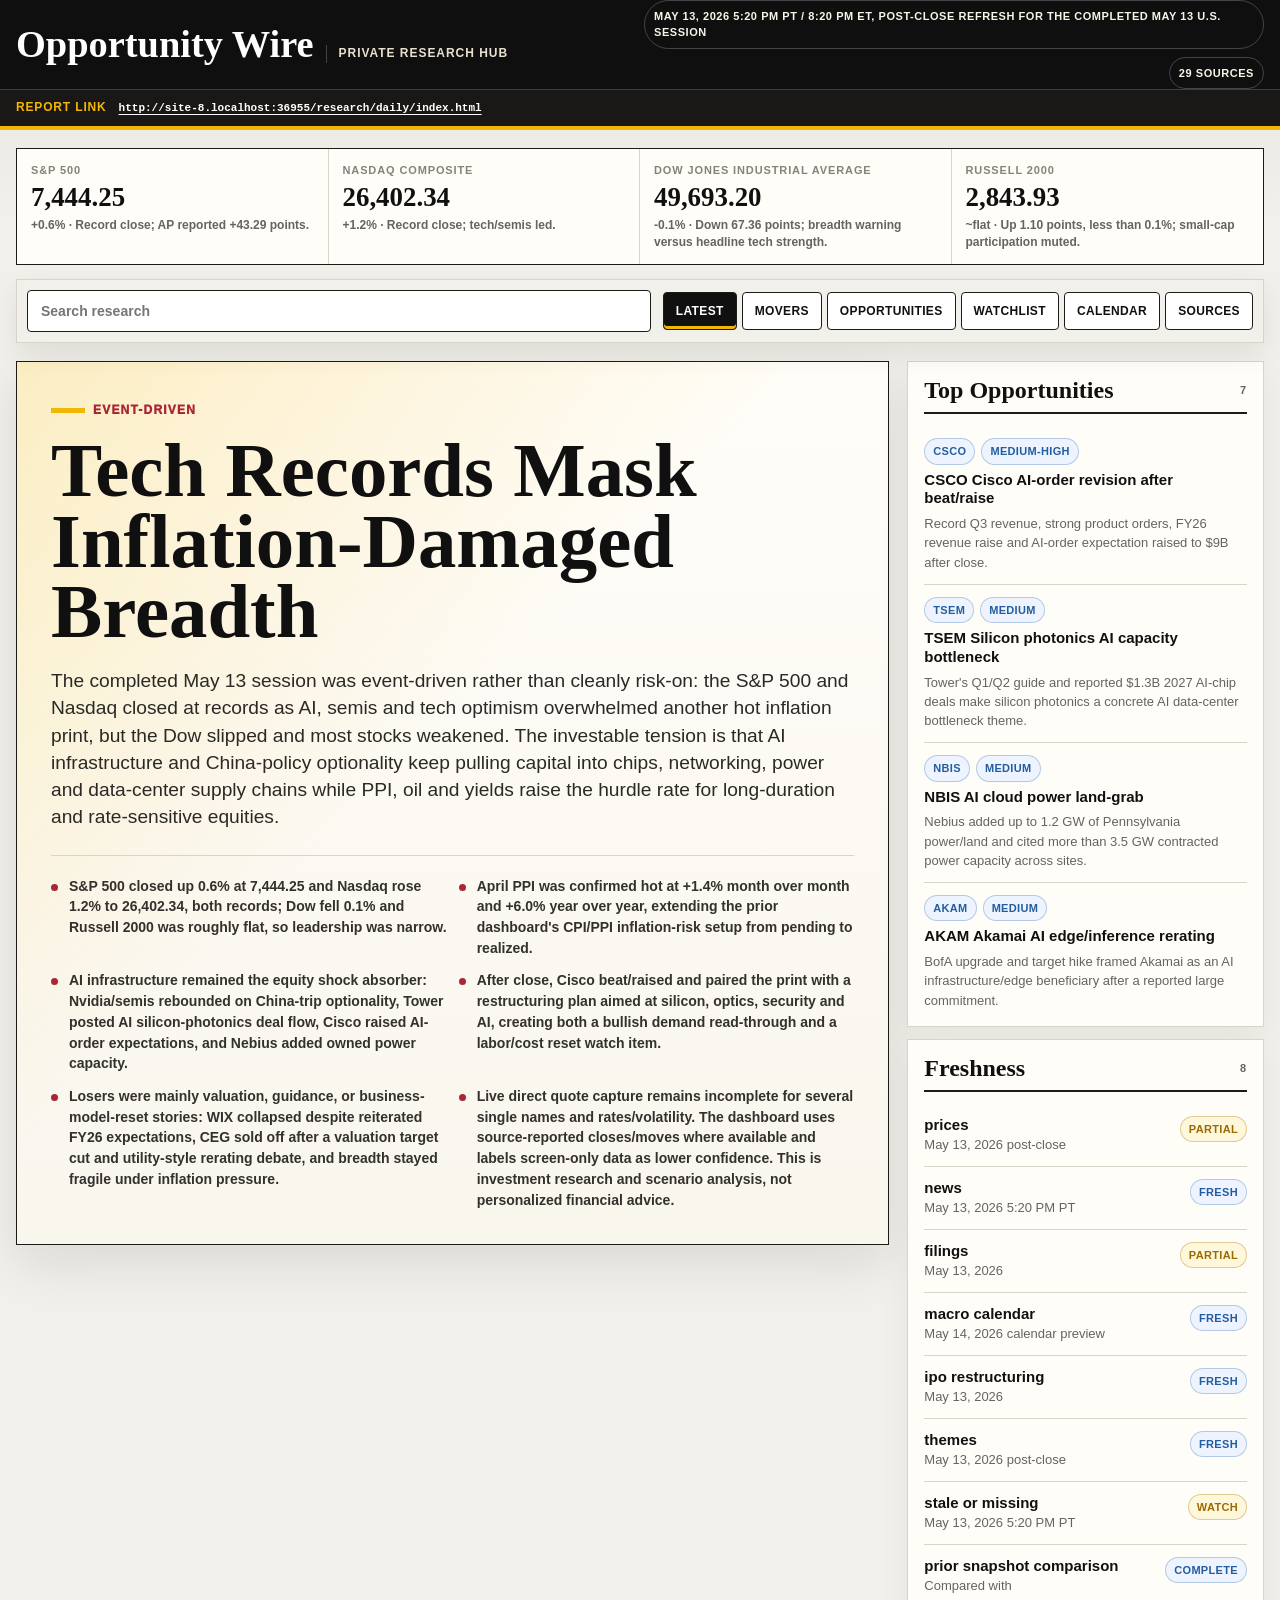
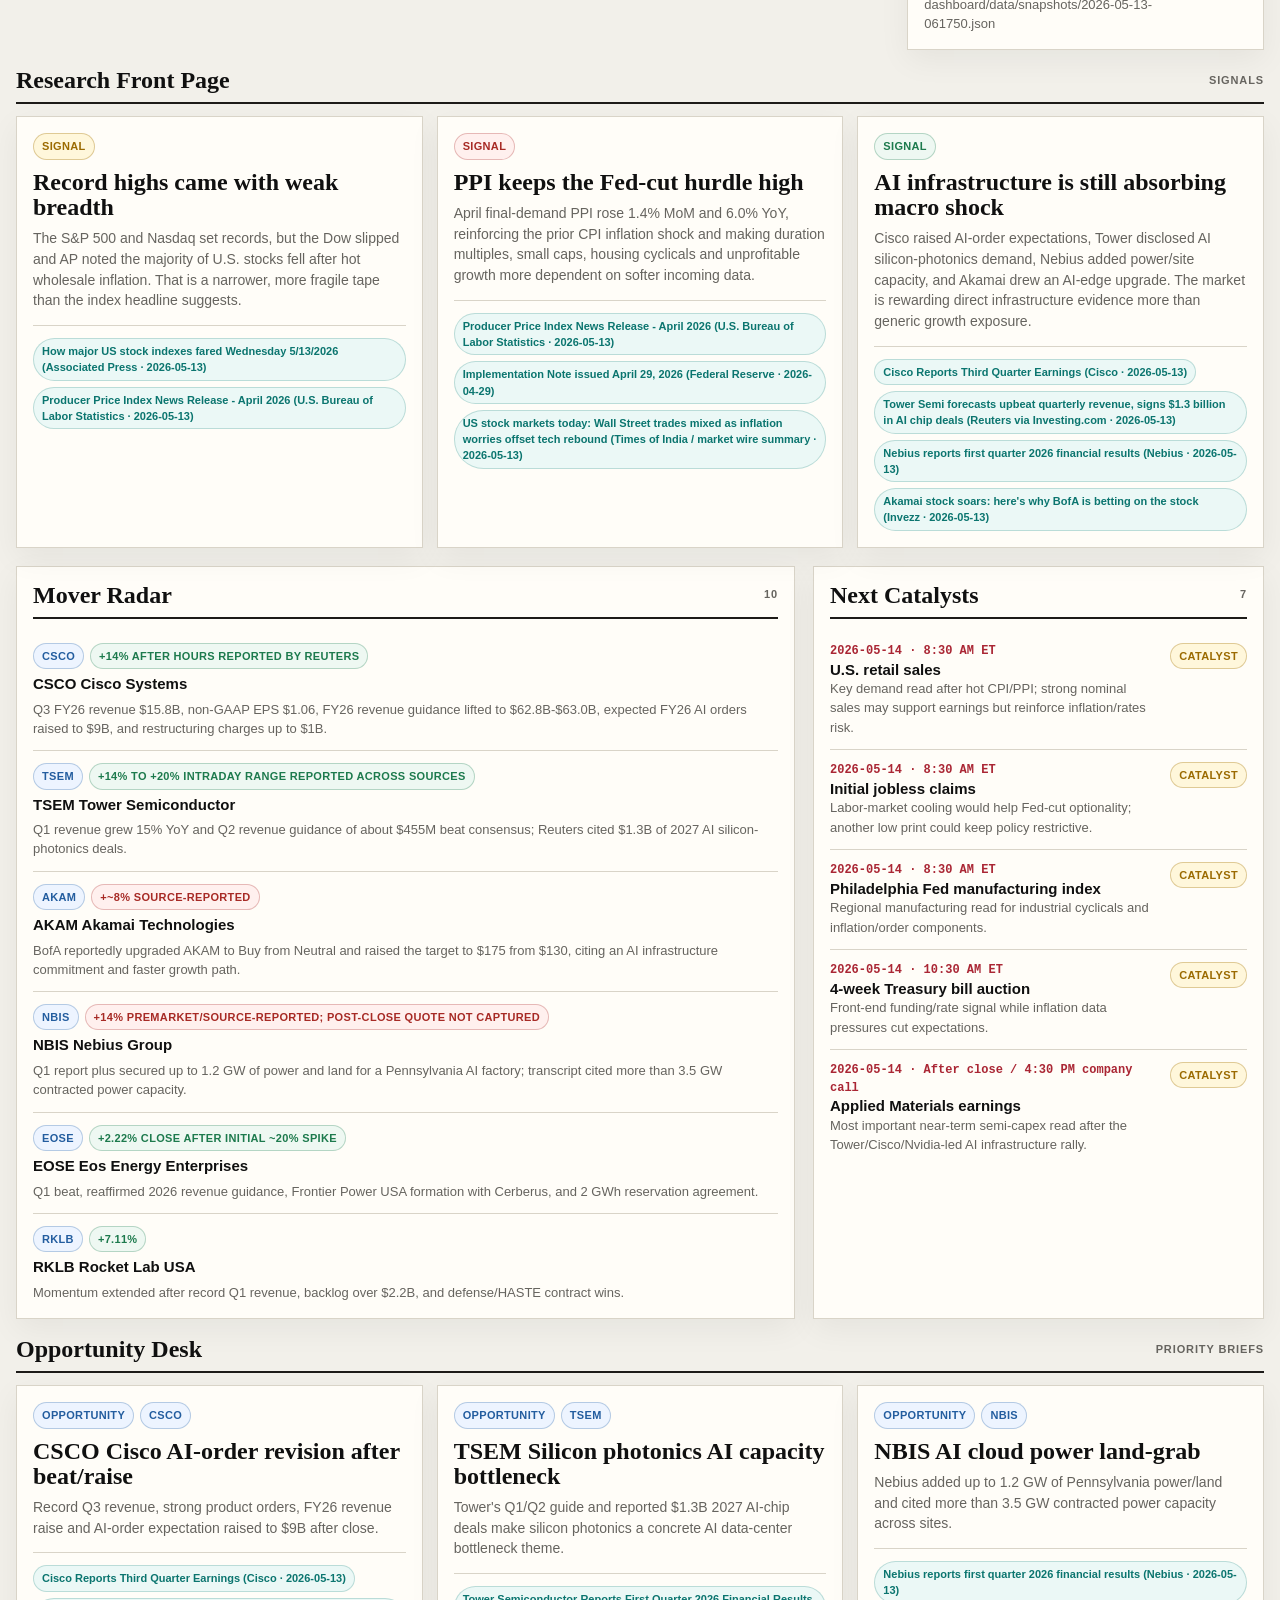
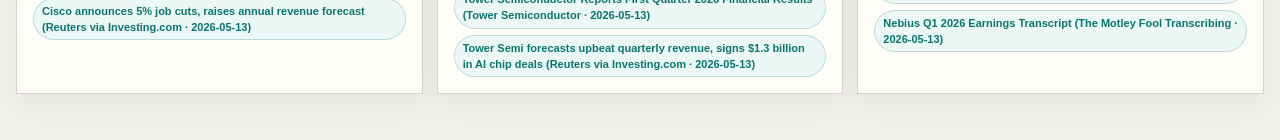
==== research/daily/index.html @ ef0a1e8b "Publish daily market research dashboard - 2026-05-13 22:16 PDT" ====
<!doctype html>
<html lang="en">
<head>
  <meta charset="utf-8">
  <meta name="viewport" content="width=device-width, initial-scale=1">
  <title>Daily Institutional Market Research Dashboard</title>
  <style>
    :root {
      color-scheme: light;
      --paper: #f2f0ea;
      --surface: #fffdf8;
      --ink: #101010;
      --muted: #66645f;
      --soft: #85827b;
      --line: #d9d4c8;
      --line-strong: #1d1b18;
      --accent: #f2b705;
      --accent-2: #aa2634;
      --teal: #0b756f;
      --green: #1d7a4d;
      --red: #a72a25;
      --amber: #9b6a00;
      --blue: #235d9f;
      --shadow: 0 18px 48px rgba(18, 18, 18, 0.10);
      --serif: Georgia, "Times New Roman", ui-serif, serif;
      --sans: Aptos, "Helvetica Neue", Arial, ui-sans-serif, system-ui, sans-serif;
      --mono: "SF Mono", ui-monospace, Menlo, Consolas, monospace;
    }

    * { box-sizing: border-box; }

    body {
      margin: 0;
      background:
        linear-gradient(180deg, rgba(16, 16, 16, 0.055), transparent 220px),
        var(--paper);
      color: var(--ink);
      font-family: var(--sans);
      line-height: 1.48;
    }

    a { color: inherit; text-decoration: none; }
    a:hover { text-decoration: underline; text-decoration-thickness: 1px; text-underline-offset: 3px; }

    .site-top {
      background: #0f0f0f;
      color: #fff;
      border-bottom: 4px solid var(--accent);
    }

    .top-inner {
      width: min(1480px, calc(100vw - 32px));
      margin: 0 auto;
      display: grid;
      grid-template-columns: minmax(0, 1fr) minmax(320px, auto);
      gap: 20px;
      align-items: center;
      min-height: 78px;
    }

    .brand-row {
      display: flex;
      align-items: baseline;
      gap: 12px;
      min-width: 0;
    }

    .brand {
      font-family: var(--serif);
      font-size: clamp(30px, 3vw, 44px);
      font-weight: 900;
      line-height: 0.95;
      letter-spacing: 0;
      white-space: nowrap;
    }

    .edition {
      border-left: 1px solid rgba(255,255,255,0.22);
      padding-left: 12px;
      color: #e8e1cf;
      font-size: 12px;
      font-weight: 800;
      letter-spacing: 0.08em;
      text-transform: uppercase;
    }

    .timestamp {
      display: flex;
      flex-wrap: wrap;
      justify-content: flex-end;
      gap: 8px;
      max-width: 620px;
      font-size: 11px;
      font-weight: 800;
      letter-spacing: 0.05em;
      text-transform: uppercase;
    }

    .timestamp span {
      border: 1px solid rgba(255,255,255,0.22);
      border-radius: 999px;
      padding: 7px 9px;
      color: #f8f4e8;
    }

    .access-strip {
      border-top: 1px solid rgba(255,255,255,0.16);
      background: #191816;
      color: #fff8df;
    }

    .access-inner {
      width: min(1480px, calc(100vw - 32px));
      margin: 0 auto;
      display: flex;
      flex-wrap: wrap;
      gap: 8px 12px;
      align-items: center;
      padding: 9px 0;
      font-size: 12px;
      font-weight: 800;
    }

    .access-label {
      color: var(--accent);
      letter-spacing: 0.07em;
      text-transform: uppercase;
      white-space: nowrap;
    }

    .dashboard-link {
      max-width: 100%;
      overflow-wrap: anywhere;
      font-family: var(--mono);
      font-size: 11px;
      color: #fff;
      text-decoration: underline;
      text-decoration-thickness: 1px;
      text-underline-offset: 3px;
    }

    .shell {
      width: min(1480px, calc(100vw - 32px));
      margin: 0 auto;
      padding: 18px 0 46px;
    }

    .market-strip {
      display: grid;
      grid-template-columns: repeat(4, minmax(0, 1fr));
      border: 1px solid var(--line-strong);
      background: var(--surface);
    }

    .quote-tile {
      min-height: 82px;
      padding: 13px 14px 12px;
      border-right: 1px solid var(--line);
    }

    .quote-tile:last-child { border-right: 0; }

    .eyebrow {
      color: var(--soft);
      font-size: 11px;
      font-weight: 900;
      letter-spacing: 0.08em;
      text-transform: uppercase;
    }

    .quote-value {
      margin-top: 6px;
      font-family: var(--serif);
      font-size: clamp(21px, 2.1vw, 31px);
      font-weight: 900;
      line-height: 1;
    }

    .quote-note {
      margin-top: 6px;
      color: var(--muted);
      font-size: 12px;
      font-weight: 750;
    }

    .controls {
      position: sticky;
      top: 0;
      z-index: 10;
      display: grid;
      grid-template-columns: minmax(260px, 1fr) auto;
      gap: 12px;
      align-items: center;
      margin: 14px 0 18px;
      padding: 10px;
      border: 1px solid var(--line);
      background: rgba(242, 240, 234, 0.92);
      backdrop-filter: blur(16px);
      box-shadow: 0 10px 28px rgba(17, 17, 17, 0.08);
    }

    .search {
      width: 100%;
      height: 42px;
      border: 1px solid var(--line-strong);
      border-radius: 4px;
      background: #fff;
      color: var(--ink);
      padding: 0 13px;
      font: 650 14px var(--sans);
      outline: none;
    }

    .search:focus { border-color: var(--accent-2); box-shadow: 0 0 0 3px rgba(170, 38, 52, 0.12); }

    .tabs {
      display: flex;
      flex-wrap: wrap;
      justify-content: flex-end;
      gap: 5px;
    }

    .tab {
      height: 38px;
      border: 1px solid var(--line-strong);
      border-radius: 4px;
      background: #fff;
      color: var(--ink);
      padding: 0 12px;
      font: 850 12px var(--sans);
      letter-spacing: 0.03em;
      text-transform: uppercase;
      cursor: pointer;
    }

    .tab.active {
      background: var(--ink);
      color: #fff;
      box-shadow: inset 0 -3px 0 var(--accent);
    }

    .front-grid {
      display: grid;
      grid-template-columns: minmax(0, 1.42fr) minmax(330px, 0.58fr);
      gap: 18px;
      align-items: start;
    }

    .lead-story {
      min-height: 430px;
      background:
        linear-gradient(135deg, rgba(242, 183, 5, 0.22), transparent 45%),
        linear-gradient(180deg, #fffdf8, #f9f6ee);
      border: 1px solid var(--line-strong);
      box-shadow: var(--shadow);
      padding: clamp(22px, 3vw, 34px);
    }

    .lead-kicker {
      display: inline-flex;
      align-items: center;
      gap: 8px;
      color: var(--accent-2);
      font-size: 12px;
      font-weight: 950;
      letter-spacing: 0.1em;
      text-transform: uppercase;
    }

    .lead-kicker::before {
      content: "";
      width: 34px;
      height: 5px;
      background: var(--accent);
      display: inline-block;
    }

    .lead-title {
      margin: 16px 0 12px;
      max-width: 950px;
      font-family: var(--serif);
      font-size: clamp(38px, 6vw, 78px);
      font-weight: 900;
      line-height: 0.92;
      letter-spacing: 0;
    }

    .lead-summary {
      max-width: 850px;
      color: #2a2926;
      font-size: clamp(17px, 1.5vw, 22px);
      line-height: 1.42;
    }

    .lead-points {
      display: grid;
      grid-template-columns: repeat(2, minmax(0, 1fr));
      gap: 12px;
      margin-top: 24px;
      padding-top: 20px;
      border-top: 1px solid var(--line);
    }

    .lead-point {
      position: relative;
      padding-left: 18px;
      color: #33312d;
      font-size: 14px;
      font-weight: 650;
    }

    .lead-point::before {
      content: "";
      position: absolute;
      left: 0;
      top: 8px;
      width: 7px;
      height: 7px;
      background: var(--accent-2);
      border-radius: 50%;
    }

    .right-rail {
      display: grid;
      gap: 12px;
    }

    .rail-card, .panel, .story-card, .table-wrap {
      background: var(--surface);
      border: 1px solid var(--line);
      box-shadow: 0 10px 30px rgba(17, 17, 17, 0.055);
    }

    .rail-card, .panel { padding: 16px; }

    .section-title {
      display: flex;
      align-items: center;
      justify-content: space-between;
      gap: 12px;
      margin: 0 0 12px;
      padding-bottom: 9px;
      border-bottom: 2px solid var(--line-strong);
      font-family: var(--serif);
      font-size: 24px;
      line-height: 1.05;
    }

    .mini-count {
      font-family: var(--sans);
      color: var(--muted);
      font-size: 11px;
      font-weight: 900;
      letter-spacing: 0.08em;
      text-transform: uppercase;
    }

    .news-list {
      display: grid;
      gap: 0;
    }

    .list-item {
      display: grid;
      gap: 6px;
      padding: 12px 0;
      border-bottom: 1px solid var(--line);
      cursor: pointer;
    }

    .list-item:last-child { border-bottom: 0; padding-bottom: 0; }
    .list-item:hover .item-title { color: var(--accent-2); }

    .item-title {
      margin: 0;
      font-size: 15px;
      font-weight: 900;
      line-height: 1.25;
    }

    .item-desc {
      margin: 0;
      color: var(--muted);
      font-size: 13px;
    }

    .meta-row, .tag-row, .source-row {
      display: flex;
      flex-wrap: wrap;
      gap: 6px;
      align-items: center;
    }

    .pill, .tag, .source {
      display: inline-flex;
      align-items: center;
      min-height: 24px;
      border-radius: 999px;
      padding: 4px 8px;
      font-size: 11px;
      font-weight: 900;
      letter-spacing: 0.03em;
      text-transform: uppercase;
    }

    .pill {
      border: 1px solid var(--line);
      background: #fff;
      color: var(--muted);
    }

    .pill.positive { color: var(--green); border-color: rgba(29, 122, 77, 0.28); background: #eef8f2; }
    .pill.negative { color: var(--red); border-color: rgba(167, 42, 37, 0.28); background: #fff0ee; }
    .pill.watch { color: var(--amber); border-color: rgba(155, 106, 0, 0.32); background: #fff7db; }
    .pill.neutral { color: var(--blue); border-color: rgba(35, 93, 159, 0.28); background: #edf4ff; }

    .tag {
      border: 1px solid var(--line);
      background: #f5f2e9;
      color: #5c5750;
    }

    .source {
      border: 1px solid rgba(11, 117, 111, 0.22);
      background: #ebf8f6;
      color: var(--teal);
      text-transform: none;
      letter-spacing: 0;
    }

    .content-stack {
      display: grid;
      gap: 18px;
      margin-top: 18px;
    }

    .news-grid {
      display: grid;
      grid-template-columns: repeat(3, minmax(0, 1fr));
      gap: 14px;
    }

    .story-card {
      position: relative;
      min-height: 210px;
      padding: 16px;
      cursor: pointer;
      transition: transform 160ms ease, box-shadow 160ms ease, border-color 160ms ease;
    }

    .story-card::before {
      content: "";
      position: absolute;
      inset: 0 auto 0 0;
      width: 4px;
      background: var(--accent);
      opacity: 0;
      transition: opacity 160ms ease;
    }

    .story-card:hover {
      transform: translateY(-2px);
      border-color: var(--line-strong);
      box-shadow: var(--shadow);
    }

    .story-card:hover::before { opacity: 1; }

    .story-card h3 {
      margin: 10px 0 8px;
      font-family: var(--serif);
      font-size: 24px;
      line-height: 1.05;
      letter-spacing: 0;
    }

    .story-card p {
      margin: 0;
      color: var(--muted);
      font-size: 14px;
    }

    .story-footer {
      margin-top: 14px;
      padding-top: 12px;
      border-top: 1px solid var(--line);
    }

    .memo-shell {
      display: grid;
      grid-template-columns: minmax(0, 1.1fr) minmax(320px, 0.55fr);
      gap: 18px;
      align-items: start;
    }

    .memo-article {
      background: var(--surface);
      border: 1px solid var(--line-strong);
      box-shadow: var(--shadow);
      padding: clamp(20px, 3vw, 34px);
    }

    .memo-title {
      margin: 8px 0 10px;
      font-family: var(--serif);
      font-size: clamp(34px, 5vw, 64px);
      line-height: 0.98;
      letter-spacing: 0;
    }

    .memo-summary {
      margin: 0 0 18px;
      color: #2a2926;
      font-size: clamp(17px, 1.5vw, 21px);
      line-height: 1.45;
    }

    .memo-section {
      border-top: 1px solid var(--line);
      padding-top: 16px;
      margin-top: 16px;
    }

    .memo-section h3 {
      margin: 0 0 8px;
      font-family: var(--serif);
      font-size: 25px;
      line-height: 1.05;
    }

    .memo-section p {
      margin: 0;
      color: var(--muted);
    }

    .memo-link {
      display: inline-flex;
      align-items: center;
      min-height: 34px;
      margin-top: 14px;
      border: 1px solid var(--line-strong);
      border-radius: 4px;
      padding: 0 12px;
      background: #111;
      color: #fff;
      font-size: 12px;
      font-weight: 900;
      letter-spacing: 0.04em;
      text-transform: uppercase;
    }

    .two-column {
      display: grid;
      grid-template-columns: minmax(0, 0.95fr) minmax(320px, 0.55fr);
      gap: 18px;
    }

    .freshness-row, .timeline-row {
      display: grid;
      grid-template-columns: 1fr auto;
      gap: 12px;
      align-items: start;
      padding: 12px 0;
      border-bottom: 1px solid var(--line);
    }

    .freshness-row:last-child, .timeline-row:last-child { border-bottom: 0; padding-bottom: 0; }

    .timeline-date {
      color: var(--accent-2);
      font-family: var(--mono);
      font-size: 12px;
      font-weight: 900;
    }

    .table-wrap {
      overflow: auto;
      border-color: var(--line-strong);
    }

    table {
      width: 100%;
      min-width: 920px;
      border-collapse: collapse;
      background: var(--surface);
    }

    th, td {
      padding: 13px 14px;
      border-bottom: 1px solid var(--line);
      text-align: left;
      vertical-align: top;
    }

    th {
      background: #111;
      color: #fff;
      font-size: 11px;
      font-weight: 900;
      letter-spacing: 0.07em;
      text-transform: uppercase;
      position: sticky;
      top: 0;
    }

    tbody tr { cursor: pointer; }
    tbody tr:hover { background: #fff7df; }
    tr:last-child td { border-bottom: 0; }

    .ticker {
      font-family: var(--mono);
      font-weight: 950;
      letter-spacing: 0.02em;
    }

    .move {
      font-family: var(--serif);
      font-size: 23px;
      font-weight: 900;
      white-space: nowrap;
    }

    .split {
      display: grid;
      grid-template-columns: 1fr 1fr;
      gap: 12px;
      margin-top: 12px;
    }

    .mini {
      background: #f8f5ec;
      border: 1px solid var(--line);
      padding: 12px;
    }

    .mini strong {
      display: block;
      margin-bottom: 7px;
      color: var(--ink);
    }

    ul.clean {
      margin: 8px 0 0;
      padding-left: 18px;
    }

    .empty {
      padding: 28px;
      border: 1px dashed var(--line);
      color: var(--muted);
      background: rgba(255, 255, 255, 0.5);
      text-align: center;
    }

    .reader-overlay {
      position: fixed;
      inset: 0;
      z-index: 30;
      display: none;
      background: rgba(13, 13, 13, 0.56);
      padding: 24px;
      overflow: auto;
    }

    .reader-overlay.open {
      display: block;
    }

    .reader-panel {
      width: min(980px, 100%);
      margin: 0 auto;
      background: var(--surface);
      border: 1px solid var(--line-strong);
      box-shadow: 0 30px 100px rgba(0,0,0,0.34);
    }

    .reader-header {
      display: grid;
      grid-template-columns: 1fr auto;
      gap: 16px;
      align-items: start;
      padding: 22px;
      border-bottom: 4px solid var(--accent);
      background: #111;
      color: #fff;
    }

    .reader-header h2 {
      margin: 8px 0 0;
      font-family: var(--serif);
      font-size: clamp(30px, 5vw, 56px);
      line-height: 0.98;
      letter-spacing: 0;
    }

    .close-reader {
      width: 38px;
      height: 38px;
      border: 1px solid rgba(255,255,255,0.35);
      background: transparent;
      color: #fff;
      font-size: 24px;
      cursor: pointer;
    }

    .reader-body {
      padding: 22px;
      display: grid;
      gap: 16px;
    }

    .reader-lede {
      color: #292824;
      font-size: 18px;
      line-height: 1.55;
    }

    .reader-section {
      border-top: 1px solid var(--line);
      padding-top: 14px;
    }

    .reader-section h3 {
      margin: 0 0 8px;
      font-size: 13px;
      font-weight: 950;
      letter-spacing: 0.08em;
      text-transform: uppercase;
    }

    body.modal-open { overflow: hidden; }

    @media (max-width: 1100px) {
      .front-grid, .memo-shell, .two-column { grid-template-columns: 1fr; }
      .news-grid { grid-template-columns: repeat(2, minmax(0, 1fr)); }
      .market-strip { grid-template-columns: repeat(2, minmax(0, 1fr)); }
      .quote-tile:nth-child(2) { border-right: 0; }
      .quote-tile:nth-child(-n+2) { border-bottom: 1px solid var(--line); }
    }

    @media (max-width: 760px) {
      .top-inner, .controls { grid-template-columns: 1fr; }
      .timestamp, .tabs { justify-content: flex-start; }
      .brand { white-space: normal; }
      .edition { display: none; }
      .lead-points, .news-grid, .market-strip, .split { grid-template-columns: 1fr; }
      .quote-tile { border-right: 0; border-bottom: 1px solid var(--line); }
      .quote-tile:last-child { border-bottom: 0; }
      .shell, .top-inner, .access-inner { width: min(100vw - 20px, 720px); }
      .reader-overlay { padding: 10px; }
      .reader-header, .reader-body { padding: 16px; }
    }
  </style>
</head>
<body>
  <script id="dashboard-data" type="application/json">{
  "title": "Daily Institutional Market Research Dashboard",
  "generated_at": "2026-05-13T17:20:42-07:00",
  "as_of": "May 13, 2026 5:20 PM PT / 8:20 PM ET, post-close refresh for the completed May 13 U.S. session",
  "market_read": {
    "stance": "event-driven",
    "headline": "Tech Records Mask Inflation-Damaged Breadth",
    "summary": "The completed May 13 session was event-driven rather than cleanly risk-on: the S&P 500 and Nasdaq closed at records as AI, semis and tech optimism overwhelmed another hot inflation print, but the Dow slipped and most stocks weakened. The investable tension is that AI infrastructure and China-policy optionality keep pulling capital into chips, networking, power and data-center supply chains while PPI, oil and yields raise the hurdle rate for long-duration and rate-sensitive equities.",
    "key_points": [
      "S&P 500 closed up 0.6% at 7,444.25 and Nasdaq rose 1.2% to 26,402.34, both records; Dow fell 0.1% and Russell 2000 was roughly flat, so leadership was narrow.",
      "April PPI was confirmed hot at +1.4% month over month and +6.0% year over year, extending the prior dashboard's CPI/PPI inflation-risk setup from pending to realized.",
      "AI infrastructure remained the equity shock absorber: Nvidia/semis rebounded on China-trip optionality, Tower posted AI silicon-photonics deal flow, Cisco raised AI-order expectations, and Nebius added owned power capacity.",
      "After close, Cisco beat/raised and paired the print with a restructuring plan aimed at silicon, optics, security and AI, creating both a bullish demand read-through and a labor/cost reset watch item.",
      "Losers were mainly valuation, guidance, or business-model-reset stories: WIX collapsed despite reiterated FY26 expectations, CEG sold off after a valuation target cut and utility-style rerating debate, and breadth stayed fragile under inflation pressure.",
      "Live direct quote capture remains incomplete for several single names and rates/volatility. The dashboard uses source-reported closes/moves where available and labels screen-only data as lower confidence. This is investment research and scenario analysis, not personalized financial advice."
    ],
    "what_changed_since_prior_snapshot": [
      "The May 13 pre-open dashboard's hot PPI risk is now incorporated with completed close levels: tech made records anyway, but breadth weakened.",
      "Cisco moved from upcoming catalyst to realized after-hours beat/raise plus $1B restructuring charge plan and FY26 AI-order expectation raised to $9B.",
      "AI/chips exposure broadened from Nvidia/AMD/Broadcom target-hike optionality to concrete Tower silicon-photonics contracts, Nebius power/site expansion, Akamai AI-edge upgrade, and Eos storage financing structures.",
      "IPO/watchlist was refreshed with Fervo Energy, Blackstone Digital Infrastructure Trust, Cortigent and the Assertio/Zydus cash M&A transaction.",
      "Direct live price gaps remain unresolved, so stale/missing price badges are preserved rather than implying precision."
    ],
    "research_frame": "Investment research and scenario analysis for learning and decision support only; not personalized financial advice."
  },
  "daily_memo": {
    "title": "May 13 Post-Close Research Brief",
    "as_of": "May 13, 2026 post-close",
    "summary": "Record index closes were powered by AI infrastructure and policy optionality, while hot PPI, oil, rates and narrow breadth keep the tape vulnerable to a reversal if upcoming retail sales, claims, AMAT, or China headlines fail to confirm the growth story.",
    "sections": [
      {
        "heading": "Banker read",
        "tone": "macro",
        "body": "The market is paying for scarce, visible AI-infrastructure growth even as the macro discount rate worsens. That creates opportunity in real order-flow beneficiaries and risk in sympathy names where the move is mostly narrative or policy optionality."
      },
      {
        "heading": "Best-quality signals",
        "tone": "opportunity",
        "bullets": [
          "Cisco, Tower, Nebius, Eos and Akamai each supplied some form of concrete AI-infrastructure evidence: orders, contracts, capacity, financing or analyst-revised revenue paths.",
          "The strongest setups combine confirmed demand with identifiable next catalysts: AMAT tomorrow, Nvidia next week, China summit updates, retail sales and claims."
        ]
      },
      {
        "heading": "Main disconfirming risk",
        "tone": "risk",
        "bullets": [
          "If hot PPI feeds yields higher or retail sales show inflation-driven demand stress, the market may stop capitalizing future AI revenues at record-index multiples.",
          "China/H200 relief is not confirmed; the policy story can reverse quickly if summit outputs disappoint or export/import friction persists."
        ]
      }
    ],
    "recommendations": [
      {
        "label": "Track confirmed AI order flow",
        "tone": "opportunity",
        "summary": "Favor names with sourced orders, backlog, contracted capacity or direct capex exposure over broad AI sympathy.",
        "tickers": [
          "CSCO",
          "TSEM",
          "NBIS",
          "AMAT",
          "AKAM",
          "EOSE"
        ]
      },
      {
        "label": "Stress-test rate sensitivity",
        "tone": "risk",
        "summary": "Hot PPI and oil keep the Fed-cut path fragile; watch duration, small caps and high-multiple software.",
        "tickers": [
          "QQQ",
          "IWM",
          "ARKK",
          "WIX",
          "CEG"
        ]
      }
    ],
    "sources": [
      {
        "title": "How major US stock indexes fared Wednesday 5/13/2026",
        "url": "https://apnews.com/article/99cd5fc204339277c95b867271c4f0f5",
        "publisher": "Associated Press",
        "date": "2026-05-13",
        "note": "Officially sourced index close levels and breadth framing: S&P/Nasdaq records, Dow lower."
      },
      {
        "title": "Producer Price Index News Release - April 2026",
        "url": "https://www.bls.gov/news.release/archives/ppi_05132026.htm",
        "publisher": "U.S. Bureau of Labor Statistics",
        "date": "2026-05-13",
        "note": "Primary source for April final-demand PPI +1.4% MoM and +6.0% YoY."
      },
      {
        "title": "Cisco Reports Third Quarter Earnings",
        "url": "https://newsroom.cisco.com/content/r/newsroom/en/us/a/y2026/m05/cisco-reports-third-quarter-earnings.html",
        "publisher": "Cisco",
        "date": "2026-05-13",
        "note": "Primary release for Q3 revenue, EPS, product orders, AI order guidance, FY26 guidance, tariff note, and restructuring charges."
      },
      {
        "title": "Tower Semi forecasts upbeat quarterly revenue, signs $1.3 billion in AI chip deals",
        "url": "https://m.investing.com/news/stock-market-news/tower-semi-forecasts-upbeat-quarterly-revenue-signs-13-billion-in-ai-chip-deals-4684382?ampMode=1",
        "publisher": "Reuters via Investing.com",
        "date": "2026-05-13",
        "note": "AI silicon-photonics deal value and above-consensus Q2 revenue read-through."
      },
      {
        "title": "Nvidia CEO joins Trump's mission to 'open up' China",
        "url": "https://www.investing.com/news/world-news/nvidia-ceo-joins-trumps-mission-to-open-up-china-4683140",
        "publisher": "Reuters via Investing.com",
        "date": "2026-05-13",
        "note": "China trip, Jensen Huang participation, H200 regulatory/sales uncertainty, and trade-policy setup."
      }
    ]
  },
  "indices": [
    {
      "label": "S&P 500",
      "value": "7,444.25",
      "change": "+0.6%",
      "detail": "Record close; AP reported +43.29 points."
    },
    {
      "label": "Nasdaq Composite",
      "value": "26,402.34",
      "change": "+1.2%",
      "detail": "Record close; tech/semis led."
    },
    {
      "label": "Dow Jones Industrial Average",
      "value": "49,693.20",
      "change": "-0.1%",
      "detail": "Down 67.36 points; breadth warning versus headline tech strength."
    },
    {
      "label": "Russell 2000",
      "value": "2,843.93",
      "change": "~flat",
      "detail": "Up 1.10 points, less than 0.1%; small-cap participation muted."
    },
    {
      "label": "April PPI",
      "value": "+6.0% YoY",
      "change": "+1.4% MoM",
      "detail": "Official BLS release; largest monthly advance since March 2022 per BLS text."
    },
    {
      "label": "Fed funds target",
      "value": "3.50%-3.75%",
      "change": "Held Apr. 29",
      "detail": "Hot inflation makes near-term cut optionality harder to underwrite."
    },
    {
      "label": "10-year Treasury",
      "value": "~4.47%",
      "change": "+1 bp vs Tue",
      "detail": "Secondary market-wire quote; direct live source unavailable."
    },
    {
      "label": "Brent crude",
      "value": "~$107.55",
      "change": "Elevated",
      "detail": "Inflation transmission risk remains elevated; secondary source."
    }
  ],
  "signals": [
    {
      "title": "Record highs came with weak breadth",
      "severity": "watch",
      "summary": "The S&P 500 and Nasdaq set records, but the Dow slipped and AP noted the majority of U.S. stocks fell after hot wholesale inflation. That is a narrower, more fragile tape than the index headline suggests.",
      "tickers": [
        "SPY",
        "QQQ",
        "DIA",
        "IWM"
      ],
      "sources": [
        {
          "title": "How major US stock indexes fared Wednesday 5/13/2026",
          "url": "https://apnews.com/article/99cd5fc204339277c95b867271c4f0f5",
          "publisher": "Associated Press",
          "date": "2026-05-13",
          "note": "Officially sourced index close levels and breadth framing: S&P/Nasdaq records, Dow lower."
        },
        {
          "title": "Producer Price Index News Release - April 2026",
          "url": "https://www.bls.gov/news.release/archives/ppi_05132026.htm",
          "publisher": "U.S. Bureau of Labor Statistics",
          "date": "2026-05-13",
          "note": "Primary source for April final-demand PPI +1.4% MoM and +6.0% YoY."
        }
      ]
    },
    {
      "title": "PPI keeps the Fed-cut hurdle high",
      "severity": "negative",
      "summary": "April final-demand PPI rose 1.4% MoM and 6.0% YoY, reinforcing the prior CPI inflation shock and making duration multiples, small caps, housing cyclicals and unprofitable growth more dependent on softer incoming data.",
      "tickers": [
        "TLT",
        "IWM",
        "XHB",
        "ARKK",
        "DXY"
      ],
      "sources": [
        {
          "title": "Producer Price Index News Release - April 2026",
          "url": "https://www.bls.gov/news.release/archives/ppi_05132026.htm",
          "publisher": "U.S. Bureau of Labor Statistics",
          "date": "2026-05-13",
          "note": "Primary source for April final-demand PPI +1.4% MoM and +6.0% YoY."
        },
        {
          "title": "Implementation Note issued April 29, 2026",
          "url": "https://www.federalreserve.gov/newsevents/pressreleases/monetary20260429a1.htm",
          "publisher": "Federal Reserve",
          "date": "2026-04-29",
          "note": "Primary source for current 3.50%-3.75% federal funds target range."
        },
        {
          "title": "US stock markets today: Wall Street trades mixed as inflation worries offset tech rebound",
          "url": "https://timesofindia.indiatimes.com/business/international-business/us-stock-markets-today-may-13-2026-wall-street-trades-mixed-as-inflation-worries-offset-tech-rebound/articleshow/131068300.cms",
          "publisher": "Times of India / market wire summary",
          "date": "2026-05-13",
          "note": "Secondary source for 10-year Treasury yield around 4.47% and Brent crude near $107.55 during the session."
        }
      ]
    },
    {
      "title": "AI infrastructure is still absorbing macro shock",
      "severity": "positive",
      "summary": "Cisco raised AI-order expectations, Tower disclosed AI silicon-photonics demand, Nebius added power/site capacity, and Akamai drew an AI-edge upgrade. The market is rewarding direct infrastructure evidence more than generic growth exposure.",
      "tickers": [
        "CSCO",
        "TSEM",
        "NBIS",
        "AKAM",
        "NVDA",
        "AMAT"
      ],
      "sources": [
        {
          "title": "Cisco Reports Third Quarter Earnings",
          "url": "https://newsroom.cisco.com/content/r/newsroom/en/us/a/y2026/m05/cisco-reports-third-quarter-earnings.html",
          "publisher": "Cisco",
          "date": "2026-05-13",
          "note": "Primary release for Q3 revenue, EPS, product orders, AI order guidance, FY26 guidance, tariff note, and restructuring charges."
        },
        {
          "title": "Tower Semi forecasts upbeat quarterly revenue, signs $1.3 billion in AI chip deals",
          "url": "https://m.investing.com/news/stock-market-news/tower-semi-forecasts-upbeat-quarterly-revenue-signs-13-billion-in-ai-chip-deals-4684382?ampMode=1",
          "publisher": "Reuters via Investing.com",
          "date": "2026-05-13",
          "note": "AI silicon-photonics deal value and above-consensus Q2 revenue read-through."
        },
        {
          "title": "Nebius reports first quarter 2026 financial results",
          "url": "https://nebius.com/newsroom/nebius-reports-first-quarter-2026-financial-results",
          "publisher": "Nebius",
          "date": "2026-05-13",
          "note": "Primary source for Q1 results and up to 1.2 GW Pennsylvania AI-factory site."
        },
        {
          "title": "Akamai stock soars: here's why BofA is betting on the stock",
          "url": "https://invezz.com/ca/news/2026/05/13/akamai-stock-soars-heres-why-bofa-is-betting-on-the-stock/",
          "publisher": "Invezz",
          "date": "2026-05-13",
          "note": "Reported BofA upgrade to Buy and price target increase to $175 from $130 on AI/edge infrastructure thesis."
        }
      ]
    },
    {
      "title": "China trip creates semi-policy optionality, not proof",
      "severity": "watch",
      "summary": "Reuters reported Jensen Huang joined Trump's China trip and that H200 sales remain entangled in regulatory permission. This supports semiconductor sentiment but is still an option on policy outcomes, not a confirmed revenue unlock.",
      "tickers": [
        "NVDA",
        "AMD",
        "QCOM",
        "MU",
        "TSM",
        "SMH"
      ],
      "sources": [
        {
          "title": "Nvidia CEO joins Trump's mission to 'open up' China",
          "url": "https://www.investing.com/news/world-news/nvidia-ceo-joins-trumps-mission-to-open-up-china-4683140",
          "publisher": "Reuters via Investing.com",
          "date": "2026-05-13",
          "note": "China trip, Jensen Huang participation, H200 regulatory/sales uncertainty, and trade-policy setup."
        },
        {
          "title": "Everything is chips now",
          "url": "https://www.axios.com/2026/05/13/chips-ai-stocks-china",
          "publisher": "Axios",
          "date": "2026-05-13",
          "note": "Context on semiconductors' enlarged market weight and compute futures as a market-structure signal."
        }
      ]
    },
    {
      "title": "Power, storage and data-center financing remain investable bottlenecks",
      "severity": "positive",
      "summary": "Nebius secured up to 1.2 GW for a Pennsylvania AI factory while Eos announced Frontier Power USA and a 2 GWh capacity reservation. Both point to power/storage as an AI capex constraint, though balance-sheet and execution risks remain high.",
      "tickers": [
        "NBIS",
        "EOSE",
        "VRT",
        "CEG",
        "NXT"
      ],
      "sources": [
        {
          "title": "Nebius reports first quarter 2026 financial results",
          "url": "https://nebius.com/newsroom/nebius-reports-first-quarter-2026-financial-results",
          "publisher": "Nebius",
          "date": "2026-05-13",
          "note": "Primary source for Q1 results and up to 1.2 GW Pennsylvania AI-factory site."
        },
        {
          "title": "Eos Energy Enterprises Reports First Quarter 2026 Financial Results and Announces Frontier Power USA",
          "url": "https://www.globenewswire.com/news-release/2026/05/13/3293810/0/en/eos-energy-enterprises-reports-first-quarter-2026-financial-results-and-announces-frontier-power-usa.html",
          "publisher": "Eos Energy Enterprises",
          "date": "2026-05-13",
          "note": "Primary source for Frontier Power USA, 2 GWh reservation, Q1 revenue and 2026 guidance."
        },
        {
          "title": "Eos Energy Initially Spikes Then Gives Back Returns After Q1 Earnings Beat",
          "url": "https://www.fool.com/coverage/stock-market-today/2026/05/13/stock-market-today-may-13-eos-energy-enterprises-jumps-after-q1-earnings-beat/",
          "publisher": "The Motley Fool",
          "date": "2026-05-13",
          "note": "Closing price/action, volume and intraday fade after the initial post-earnings spike."
        }
      ]
    },
    {
      "title": "Valuation discipline is reappearing in AI-adjacent winners",
      "severity": "negative",
      "summary": "Constellation sold off after a target cut that reframed the story closer to utilities than semis. That matters because power-demand beneficiaries can still derate if the market questions debt, guidance, or appropriate peer multiples.",
      "tickers": [
        "CEG",
        "VST",
        "NRG",
        "TLN"
      ],
      "sources": [
        {
          "title": "Why is Constellation Energy stock sliding today?",
          "url": "https://ca.investing.com/news/stock-market-news/why-is-constellation-energy-stock-sliding-today-93CH-4635704",
          "publisher": "Investing.com",
          "date": "2026-05-13",
          "note": "CEG selloff, Argus target cut, valuation reset and Calpine/debt/guidance concerns."
        },
        {
          "title": "Argus cuts Constellation Energy stock price target on valuation",
          "url": "https://ca.investing.com/news/stock-market-news/argus-cuts-constellation-energy-stock-price-target-on-valuation-93CH-4634002",
          "publisher": "Investing.com",
          "date": "2026-05-13",
          "note": "Reported Argus target cut to $350 from $425 while keeping Buy rating."
        }
      ]
    }
  ],
  "movers": [
    {
      "ticker": "CSCO",
      "name": "Cisco Systems",
      "price": "After-hours move source-reported, live quote unavailable",
      "change": "+14% after hours reported by Reuters",
      "volume": "After-hours; volume not captured",
      "catalyst": "Q3 FY26 revenue $15.8B, non-GAAP EPS $1.06, FY26 revenue guidance lifted to $62.8B-$63.0B, expected FY26 AI orders raised to $9B, and restructuring charges up to $1B.",
      "interpretation": "Fundamental beat/raise plus AI-order revision; restructuring is both margin/capital-allocation signal and labor/cost-risk item.",
      "sources": [
        {
          "title": "Cisco Reports Third Quarter Earnings",
          "url": "https://newsroom.cisco.com/content/r/newsroom/en/us/a/y2026/m05/cisco-reports-third-quarter-earnings.html",
          "publisher": "Cisco",
          "date": "2026-05-13",
          "note": "Primary release for Q3 revenue, EPS, product orders, AI order guidance, FY26 guidance, tariff note, and restructuring charges."
        },
        {
          "title": "Cisco announces 5% job cuts, raises annual revenue forecast",
          "url": "https://m.investing.com/news/stock-market-news/cisco-raises-annual-revenue-forecast-4686201?ampMode=1",
          "publisher": "Reuters via Investing.com",
          "date": "2026-05-13",
          "note": "Reported after-hours stock reaction and roughly 4,000 job cuts tied to AI/security refocus."
        }
      ]
    },
    {
      "ticker": "TSEM",
      "name": "Tower Semiconductor",
      "price": "Screen/live quote unavailable",
      "change": "+14% to +20% intraday range reported across sources",
      "volume": "Not captured",
      "catalyst": "Q1 revenue grew 15% YoY and Q2 revenue guidance of about $455M beat consensus; Reuters cited $1.3B of 2027 AI silicon-photonics deals.",
      "interpretation": "One of the cleaner direct AI-infrastructure read-throughs because the move is tied to revenue guidance and contracted demand rather than pure policy optimism.",
      "sources": [
        {
          "title": "Tower Semiconductor Reports First Quarter 2026 Financial Results",
          "url": "https://towersemi.com/2026/05/13/05132026/",
          "publisher": "Tower Semiconductor",
          "date": "2026-05-13",
          "note": "Primary Q1 results source for 15% revenue growth and Q2 guidance."
        },
        {
          "title": "Tower Semi forecasts upbeat quarterly revenue, signs $1.3 billion in AI chip deals",
          "url": "https://m.investing.com/news/stock-market-news/tower-semi-forecasts-upbeat-quarterly-revenue-signs-13-billion-in-ai-chip-deals-4684382?ampMode=1",
          "publisher": "Reuters via Investing.com",
          "date": "2026-05-13",
          "note": "AI silicon-photonics deal value and above-consensus Q2 revenue read-through."
        }
      ]
    },
    {
      "ticker": "AKAM",
      "name": "Akamai Technologies",
      "price": "Live close unavailable",
      "change": "+~8% source-reported",
      "volume": "Not captured",
      "catalyst": "BofA reportedly upgraded AKAM to Buy from Neutral and raised the target to $175 from $130, citing an AI infrastructure commitment and faster growth path.",
      "interpretation": "Analyst-action move; thesis hinges on whether AI/edge inference can offset legacy CDN concerns and show measurable revenue acceleration by Q4/2027.",
      "sources": [
        {
          "title": "Akamai stock soars: here's why BofA is betting on the stock",
          "url": "https://invezz.com/ca/news/2026/05/13/akamai-stock-soars-heres-why-bofa-is-betting-on-the-stock/",
          "publisher": "Invezz",
          "date": "2026-05-13",
          "note": "Reported BofA upgrade to Buy and price target increase to $175 from $130 on AI/edge infrastructure thesis."
        }
      ]
    },
    {
      "ticker": "NBIS",
      "name": "Nebius Group",
      "price": "Live close unavailable",
      "change": "+14% premarket/source-reported; post-close quote not captured",
      "volume": "Not captured",
      "catalyst": "Q1 report plus secured up to 1.2 GW of power and land for a Pennsylvania AI factory; transcript cited more than 3.5 GW contracted power capacity.",
      "interpretation": "AI-cloud capacity story is improving, but the opportunity depends on financing, buildout execution, power interconnection, and conversion of contracted capacity into high-return revenue.",
      "sources": [
        {
          "title": "Nebius reports first quarter 2026 financial results",
          "url": "https://nebius.com/newsroom/nebius-reports-first-quarter-2026-financial-results",
          "publisher": "Nebius",
          "date": "2026-05-13",
          "note": "Primary source for Q1 results and up to 1.2 GW Pennsylvania AI-factory site."
        },
        {
          "title": "Nebius Q1 2026 Earnings Transcript",
          "url": "https://www.fool.com/earnings/call-transcripts/2026/05/13/nebius-nbis-q1-2026-earnings-transcript/",
          "publisher": "The Motley Fool Transcribing",
          "date": "2026-05-13",
          "note": "Transcript source for contracted power capacity over 3.5 GW and updated revenue/ARR narrative."
        }
      ]
    },
    {
      "ticker": "EOSE",
      "name": "Eos Energy Enterprises",
      "price": "$8.28 close per Motley Fool quote",
      "change": "+2.22% close after initial ~20% spike",
      "volume": "~126.8M shares, about 378% above 3-month average per source",
      "catalyst": "Q1 beat, reaffirmed 2026 revenue guidance, Frontier Power USA formation with Cerberus, and 2 GWh reservation agreement.",
      "interpretation": "News validates storage demand and financing creativity, but intraday fade shows investors are still debating funding needs, gross margins and project execution.",
      "sources": [
        {
          "title": "Eos Energy Enterprises Reports First Quarter 2026 Financial Results and Announces Frontier Power USA",
          "url": "https://www.globenewswire.com/news-release/2026/05/13/3293810/0/en/eos-energy-enterprises-reports-first-quarter-2026-financial-results-and-announces-frontier-power-usa.html",
          "publisher": "Eos Energy Enterprises",
          "date": "2026-05-13",
          "note": "Primary source for Frontier Power USA, 2 GWh reservation, Q1 revenue and 2026 guidance."
        },
        {
          "title": "Eos Energy Initially Spikes Then Gives Back Returns After Q1 Earnings Beat",
          "url": "https://www.fool.com/coverage/stock-market-today/2026/05/13/stock-market-today-may-13-eos-energy-enterprises-jumps-after-q1-earnings-beat/",
          "publisher": "The Motley Fool",
          "date": "2026-05-13",
          "note": "Closing price/action, volume and intraday fade after the initial post-earnings spike."
        }
      ]
    },
    {
      "ticker": "RKLB",
      "name": "Rocket Lab USA",
      "price": "Source-reported session move; live quote unavailable",
      "change": "+7.11%",
      "volume": "Not captured",
      "catalyst": "Momentum extended after record Q1 revenue, backlog over $2.2B, and defense/HASTE contract wins.",
      "interpretation": "Defense-space backlog story; valuation risk remains high given growth expectations and volatility in space/defense enthusiasm.",
      "sources": [
        {
          "title": "Rocket Lab USA Inc Stock Moved Up by 7.11% on May 13",
          "url": "https://www.tradingkey.com/news/market-movers/261891226-market-movers-rklb-20260513",
          "publisher": "TradingKey",
          "date": "2026-05-13",
          "note": "Session move and catalyst recap around Q1 revenue, backlog, and defense contracts."
        }
      ]
    },
    {
      "ticker": "WIX",
      "name": "Wix.com",
      "price": "$56.45 per TipRanks screen",
      "change": "-25.61%",
      "volume": "9.31M per TipRanks screen",
      "catalyst": "Q1 revenue/bookings grew and FY26 expectations were reiterated, but investors punished the print amid AI-web-builder disruption, acquisition/base44 questions, and post-tender capital-allocation concerns.",
      "interpretation": "Potential overreaction watch, but only if new-user cohort bookings and Base44 ARR convert into durable, margin-accretive growth; otherwise the selloff may be a reset of AI-disruption risk.",
      "sources": [
        {
          "title": "Wix Reports First Quarter 2026 Results",
          "url": "https://www.wix.com/press-room/home/post/wix-reports-first-quarter-2026-results",
          "publisher": "Wix",
          "date": "2026-05-13",
          "note": "Primary source for Q1 bookings, revenue, Base44 ARR, proprietary AI model, tender repurchase, and reiterated FY26 expectations."
        },
        {
          "title": "Today's Top Stock Losers",
          "url": "https://www.tipranks.com/markets/top-losers",
          "publisher": "TipRanks",
          "date": "2026-05-13",
          "note": "Screen source showing WIX among the day's largest decliners, down 25.61% at $56.45."
        }
      ]
    },
    {
      "ticker": "CEG",
      "name": "Constellation Energy",
      "price": "$275.35 afternoon quote per Investing.com source",
      "change": "-6.09% to -6.22% source-reported",
      "volume": "Not captured",
      "catalyst": "Argus lowered target to $350 from $425 while maintaining Buy, citing valuation; investors also focused on below-expectation guidance midpoint, debt and Calpine acquisition costs.",
      "interpretation": "AI-power beneficiary derating shows the market may separate real power demand from semiconductor-style multiples when leverage/guidance are less clean.",
      "sources": [
        {
          "title": "Why is Constellation Energy stock sliding today?",
          "url": "https://ca.investing.com/news/stock-market-news/why-is-constellation-energy-stock-sliding-today-93CH-4635704",
          "publisher": "Investing.com",
          "date": "2026-05-13",
          "note": "CEG selloff, Argus target cut, valuation reset and Calpine/debt/guidance concerns."
        },
        {
          "title": "Argus cuts Constellation Energy stock price target on valuation",
          "url": "https://ca.investing.com/news/stock-market-news/argus-cuts-constellation-energy-stock-price-target-on-valuation-93CH-4634002",
          "publisher": "Investing.com",
          "date": "2026-05-13",
          "note": "Reported Argus target cut to $350 from $425 while keeping Buy rating."
        }
      ]
    },
    {
      "ticker": "NVDA",
      "name": "Nvidia",
      "price": "Direct live close unavailable",
      "change": "Tech-led rebound; exact close not captured",
      "volume": "Not captured",
      "catalyst": "CEO Jensen Huang joined Trump's China delegation; investors treated H200/China optionality as a positive catalyst even though sales permission remains unresolved.",
      "interpretation": "High-quality AI leader plus policy option; disconfirming evidence would be no concrete China sales path or tighter export/import friction after the summit.",
      "sources": [
        {
          "title": "Nvidia CEO joins Trump's mission to 'open up' China",
          "url": "https://www.investing.com/news/world-news/nvidia-ceo-joins-trumps-mission-to-open-up-china-4683140",
          "publisher": "Reuters via Investing.com",
          "date": "2026-05-13",
          "note": "China trip, Jensen Huang participation, H200 regulatory/sales uncertainty, and trade-policy setup."
        },
        {
          "title": "Everything is chips now",
          "url": "https://www.axios.com/2026/05/13/chips-ai-stocks-china",
          "publisher": "Axios",
          "date": "2026-05-13",
          "note": "Context on semiconductors' enlarged market weight and compute futures as a market-structure signal."
        }
      ]
    },
    {
      "ticker": "ASRT",
      "name": "Assertio Holdings",
      "price": "$23.50/share cash offer",
      "change": "Deal-spread event; live quote unavailable",
      "volume": "Not captured",
      "catalyst": "Zydus Worldwide DMCC agreed to acquire Assertio for $23.50 per share cash, total consideration about $166.4M, after the Garda engagement process.",
      "interpretation": "M&A arb/watchlist situation; focus shifts to approvals, superior proposals, deal-close timing and whether the spread prices financing/regulatory risk.",
      "sources": [
        {
          "title": "Assertio to Be Acquired by Zydus Worldwide DMCC for $23.50 Per Share in Cash",
          "url": "https://finance.yahoo.com/news/assertio-acquired-zydus-worldwide-dmcc-120000506.html",
          "publisher": "Assertio / PRNewswire via Yahoo Finance",
          "date": "2026-05-13",
          "note": "M&A source for $23.50/share cash takeout and $166.4 million consideration."
        }
      ]
    }
  ],
  "opportunities": [
    {
      "name": "Cisco AI-order revision after beat/raise",
      "ticker": "CSCO",
      "setup": "Record Q3 revenue, strong product orders, FY26 revenue raise and AI-order expectation raised to $9B after close.",
      "mispricing": "The market may have underwritten Cisco as a mature networking name while AI networking/security/optics orders are reaccelerating; the counterweight is execution risk around restructuring and tariff/margin assumptions.",
      "catalysts": [
        "May 14 regular-session digestion of after-hours move",
        "May 21 Cisco Beat/internal restructuring details",
        "Future AI order conversion and product gross margin updates"
      ],
      "bull_case": [
        "AI orders convert into durable revenue rather than one-time hyperscaler pull-forward",
        "Restructuring redirects spend toward higher-growth silicon, optics, security and AI",
        "FY26 guidance raise forces estimate revisions"
      ],
      "bear_case": [
        "After-hours move already discounts guidance",
        "Layoffs indicate cost pressure or slower legacy demand",
        "Tariffs and mix pressure cap margin expansion"
      ],
      "disconfirming_evidence": [
        "AI-order backlog fails to convert into recognized revenue",
        "Product orders ex-hyperscalers slow",
        "Gross margin guidance weakens despite revenue raise"
      ],
      "confidence": "medium-high",
      "sources": [
        {
          "title": "Cisco Reports Third Quarter Earnings",
          "url": "https://newsroom.cisco.com/content/r/newsroom/en/us/a/y2026/m05/cisco-reports-third-quarter-earnings.html",
          "publisher": "Cisco",
          "date": "2026-05-13",
          "note": "Primary release for Q3 revenue, EPS, product orders, AI order guidance, FY26 guidance, tariff note, and restructuring charges."
        },
        {
          "title": "Cisco announces 5% job cuts, raises annual revenue forecast",
          "url": "https://m.investing.com/news/stock-market-news/cisco-raises-annual-revenue-forecast-4686201?ampMode=1",
          "publisher": "Reuters via Investing.com",
          "date": "2026-05-13",
          "note": "Reported after-hours stock reaction and roughly 4,000 job cuts tied to AI/security refocus."
        }
      ]
    },
    {
      "name": "Silicon photonics AI capacity bottleneck",
      "ticker": "TSEM",
      "setup": "Tower's Q1/Q2 guide and reported $1.3B 2027 AI-chip deals make silicon photonics a concrete AI data-center bottleneck theme.",
      "mispricing": "Investors may still value Tower as a cyclical analog foundry rather than a constrained supplier to AI optical interconnect demand; geopolitical/Israel, capacity and customer concentration risks justify caution.",
      "catalysts": [
        "Q2 execution against $455M revenue guide",
        "Further 2027 contract disclosures",
        "AMAT equipment commentary on advanced packaging/AI capex"
      ],
      "bull_case": [
        "Prepaid/contracted commitments reduce demand uncertainty",
        "AI optical interconnect demand broadens beyond one customer",
        "Operating leverage improves as utilization rises"
      ],
      "bear_case": [
        "Capacity constraints, cycle times or geopolitical disruption limit delivery",
        "AI deal economics disappoint",
        "Foundry cyclicality returns as non-AI demand weakens"
      ],
      "disconfirming_evidence": [
        "Q2 guide is not followed by sequential growth",
        "Customer commitments fail to turn into firm orders",
        "Capex/funding needs dilute returns"
      ],
      "confidence": "medium",
      "sources": [
        {
          "title": "Tower Semiconductor Reports First Quarter 2026 Financial Results",
          "url": "https://towersemi.com/2026/05/13/05132026/",
          "publisher": "Tower Semiconductor",
          "date": "2026-05-13",
          "note": "Primary Q1 results source for 15% revenue growth and Q2 guidance."
        },
        {
          "title": "Tower Semi forecasts upbeat quarterly revenue, signs $1.3 billion in AI chip deals",
          "url": "https://m.investing.com/news/stock-market-news/tower-semi-forecasts-upbeat-quarterly-revenue-signs-13-billion-in-ai-chip-deals-4684382?ampMode=1",
          "publisher": "Reuters via Investing.com",
          "date": "2026-05-13",
          "note": "AI silicon-photonics deal value and above-consensus Q2 revenue read-through."
        }
      ]
    },
    {
      "name": "AI cloud power land-grab",
      "ticker": "NBIS",
      "setup": "Nebius added up to 1.2 GW of Pennsylvania power/land and cited more than 3.5 GW contracted power capacity across sites.",
      "mispricing": "The public market may reward owned power/site control if GPU cloud demand stays tight, but the stock can derate if capex intensity, financing or utilization falls short.",
      "catalysts": [
        "Customer contract announcements",
        "Power interconnection/buildout milestones",
        "Revenue/ARR conversion against updated 2026 guidance"
      ],
      "bull_case": [
        "Power scarcity becomes the durable moat",
        "AI factory buildouts convert into contracted revenue",
        "ARR growth validates capacity-first strategy"
      ],
      "bear_case": [
        "Capex outruns funding",
        "GPU/inference price declines reduce returns",
        "Construction or grid delays push revenue out"
      ],
      "disconfirming_evidence": [
        "Lower utilization on new capacity",
        "Delayed interconnection permits",
        "Guidance requires repeated capital raises"
      ],
      "confidence": "medium",
      "sources": [
        {
          "title": "Nebius reports first quarter 2026 financial results",
          "url": "https://nebius.com/newsroom/nebius-reports-first-quarter-2026-financial-results",
          "publisher": "Nebius",
          "date": "2026-05-13",
          "note": "Primary source for Q1 results and up to 1.2 GW Pennsylvania AI-factory site."
        },
        {
          "title": "Nebius Q1 2026 Earnings Transcript",
          "url": "https://www.fool.com/earnings/call-transcripts/2026/05/13/nebius-nbis-q1-2026-earnings-transcript/",
          "publisher": "The Motley Fool Transcribing",
          "date": "2026-05-13",
          "note": "Transcript source for contracted power capacity over 3.5 GW and updated revenue/ARR narrative."
        }
      ]
    },
    {
      "name": "Akamai AI edge/inference rerating",
      "ticker": "AKAM",
      "setup": "BofA upgrade and target hike framed Akamai as an AI infrastructure/edge beneficiary after a reported large commitment.",
      "mispricing": "If AI inference workloads move toward edge/cloud infrastructure, AKAM could rerate away from legacy CDN concerns; proof is still needed in revenue acceleration and margins.",
      "catalysts": [
        "Q4 contribution from AI infrastructure commitment",
        "2027 revenue-growth revisions",
        "Customer disclosure or usage metrics"
      ],
      "bull_case": [
        "AI/edge revenue offsets CDN maturation",
        "Linode/cloud platform gains enterprise relevance",
        "Analyst estimate revisions broaden"
      ],
      "bear_case": [
        "Upgrade is backward-looking after the move",
        "Large customer concentration risk",
        "AI infrastructure costs pressure margins"
      ],
      "disconfirming_evidence": [
        "No visible Q4 revenue contribution",
        "Compute margins deteriorate",
        "Legacy delivery declines accelerate"
      ],
      "confidence": "medium",
      "sources": [
        {
          "title": "Akamai stock soars: here's why BofA is betting on the stock",
          "url": "https://invezz.com/ca/news/2026/05/13/akamai-stock-soars-heres-why-bofa-is-betting-on-the-stock/",
          "publisher": "Invezz",
          "date": "2026-05-13",
          "note": "Reported BofA upgrade to Buy and price target increase to $175 from $130 on AI/edge infrastructure thesis."
        }
      ]
    },
    {
      "name": "Wix post-earnings overreaction screen",
      "ticker": "WIX",
      "setup": "WIX fell about 26% despite Q1 bookings +15%, revenue +14%, Base44 ARR around $150M and reiterated FY26 expectations.",
      "mispricing": "The selloff could be excessive if AI tools are driving new cohorts rather than destroying the core; it is a value trap if AI-native competitors compress price, retention or CAC payback.",
      "catalysts": [
        "Management follow-up on Base44 monetization",
        "Next cohort bookings disclosure",
        "Margin/FCF bridge after tender offer"
      ],
      "bull_case": [
        "Base44 and proprietary AI model expand TAM",
        "Tender reduces share count and lifts per-share economics",
        "New cohort bookings growth signals product-market fit"
      ],
      "bear_case": [
        "AI web/app builders commoditize Wix",
        "Repurchase timing looks poor if fundamentals are deteriorating",
        "Guidance reiteration is not enough after expectations reset"
      ],
      "disconfirming_evidence": [
        "Bookings growth decelerates next quarter",
        "AI CAC or inference cost erodes margin",
        "Base44 ARR stalls"
      ],
      "confidence": "low-medium",
      "sources": [
        {
          "title": "Wix Reports First Quarter 2026 Results",
          "url": "https://www.wix.com/press-room/home/post/wix-reports-first-quarter-2026-results",
          "publisher": "Wix",
          "date": "2026-05-13",
          "note": "Primary source for Q1 bookings, revenue, Base44 ARR, proprietary AI model, tender repurchase, and reiterated FY26 expectations."
        },
        {
          "title": "Today's Top Stock Losers",
          "url": "https://www.tipranks.com/markets/top-losers",
          "publisher": "TipRanks",
          "date": "2026-05-13",
          "note": "Screen source showing WIX among the day's largest decliners, down 25.61% at $56.45."
        }
      ]
    },
    {
      "name": "AI-power beneficiary valuation reset",
      "ticker": "CEG",
      "setup": "CEG dropped after a target cut and debate over whether the stock should be valued like a high-growth AI supplier or a utility with debt and acquisition integration risk.",
      "mispricing": "A derating can create a better entry into long-term power demand, but only if guidance, balance-sheet cost and Calpine integration risks stabilize.",
      "catalysts": [
        "Further analyst revisions",
        "Power price/contract updates",
        "Calpine integration/debt updates",
        "Data-center power purchase announcements"
      ],
      "bull_case": [
        "Nuclear/gas fleet scarcity supports long-term contracted demand",
        "AI data centers keep power prices firm",
        "Lower valuation restores risk/reward"
      ],
      "bear_case": [
        "Debt and acquisition costs absorb upside",
        "Utility peer multiple is appropriate",
        "Higher rates pressure regulated/power valuations"
      ],
      "disconfirming_evidence": [
        "Additional guidance cuts",
        "Credit metrics worsen",
        "No incremental data-center contract evidence"
      ],
      "confidence": "medium",
      "sources": [
        {
          "title": "Why is Constellation Energy stock sliding today?",
          "url": "https://ca.investing.com/news/stock-market-news/why-is-constellation-energy-stock-sliding-today-93CH-4635704",
          "publisher": "Investing.com",
          "date": "2026-05-13",
          "note": "CEG selloff, Argus target cut, valuation reset and Calpine/debt/guidance concerns."
        },
        {
          "title": "Argus cuts Constellation Energy stock price target on valuation",
          "url": "https://ca.investing.com/news/stock-market-news/argus-cuts-constellation-energy-stock-price-target-on-valuation-93CH-4634002",
          "publisher": "Investing.com",
          "date": "2026-05-13",
          "note": "Reported Argus target cut to $350 from $425 while keeping Buy rating."
        }
      ]
    },
    {
      "name": "Long-duration storage financing platform",
      "ticker": "EOSE",
      "setup": "Frontier Power USA and Cerberus involvement can help Eos finance long-duration storage projects tied to AI/data-center and grid resilience demand.",
      "mispricing": "The opportunity is not just battery sales; it is whether project finance can turn demand into bankable deployments. The intraday fade says dilution, gross margin and execution are still not solved.",
      "catalysts": [
        "Line 2 production by end of Q2",
        "Rights offering/funding clarity",
        "Frontier project awards",
        "Gross-margin progression"
      ],
      "bull_case": [
        "Cerberus structure lowers customer financing friction",
        "2 GWh reservation validates demand",
        "Revenue guidance is reaffirmed despite funding debate"
      ],
      "bear_case": [
        "Rights offering dilutes shareholders",
        "Negative gross margin persists",
        "Project finance timelines are slower than market expects"
      ],
      "disconfirming_evidence": [
        "Line 2 delay",
        "Revenue below $300M-$400M guide",
        "Cash burn accelerates without project milestones"
      ],
      "confidence": "low-medium",
      "sources": [
        {
          "title": "Eos Energy Enterprises Reports First Quarter 2026 Financial Results and Announces Frontier Power USA",
          "url": "https://www.globenewswire.com/news-release/2026/05/13/3293810/0/en/eos-energy-enterprises-reports-first-quarter-2026-financial-results-and-announces-frontier-power-usa.html",
          "publisher": "Eos Energy Enterprises",
          "date": "2026-05-13",
          "note": "Primary source for Frontier Power USA, 2 GWh reservation, Q1 revenue and 2026 guidance."
        },
        {
          "title": "Eos Energy Initially Spikes Then Gives Back Returns After Q1 Earnings Beat",
          "url": "https://www.fool.com/coverage/stock-market-today/2026/05/13/stock-market-today-may-13-eos-energy-enterprises-jumps-after-q1-earnings-beat/",
          "publisher": "The Motley Fool",
          "date": "2026-05-13",
          "note": "Closing price/action, volume and intraday fade after the initial post-earnings spike."
        }
      ]
    }
  ],
  "watchlist": [
    {
      "name": "Applied Materials Q2 FY26 earnings",
      "ticker": "AMAT",
      "why": "Next direct test of wafer-fab equipment, advanced packaging, memory and AI capex demand after the semi rally.",
      "next_event": "Q2 FY26 results and conference call",
      "date": "2026-05-14 after close",
      "status": "upcoming",
      "sources": [
        {
          "title": "Applied Materials to Report Fiscal Second Quarter 2026 Results on May 14, 2026",
          "url": "https://ir.appliedmaterials.com/node/29126/pdf",
          "publisher": "Applied Materials",
          "date": "2026-04-23",
          "note": "Primary source for May 14 after-close earnings and 4:30 p.m. PT/ET call timing as posted by company."
        },
        {
          "title": "Applied Materials Earnings Estimates",
          "url": "https://www.benzinga.com/quote/AMAT/earnings",
          "publisher": "Benzinga",
          "date": "2026-05-13",
          "note": "Consensus estimate context for AMAT Q2 EPS and revenue."
        }
      ]
    },
    {
      "name": "May 14 macro data",
      "ticker": "",
      "why": "Retail sales and jobless claims can confirm or challenge the soft-landing narrative after hot CPI/PPI.",
      "next_event": "Retail sales, initial claims, Philly Fed",
      "date": "2026-05-14 8:30 AM ET",
      "status": "upcoming",
      "sources": [
        {
          "title": "United States Economic Calendar for May 14, 2026",
          "url": "https://forex.tradingcharts.com/economic_calendar/2026-05-14.html?code=USD",
          "publisher": "TradingCharts",
          "date": "2026-05-14",
          "note": "Retail sales, jobless claims, Philly Fed and other May 14 macro calendar items."
        },
        {
          "title": "Retail sales, jobless claims among economic data due Thursday",
          "url": "https://au.investing.com/news/stock-market-news/retail-sales-jobless-claims-among-economic-data-due-thursday-93CH-4432120",
          "publisher": "Investing.com",
          "date": "2026-05-14",
          "note": "May 14 macro schedule with claims forecast, Fed Barr speech and bill auctions."
        }
      ]
    },
    {
      "name": "China summit semiconductor read-through",
      "ticker": "NVDA",
      "why": "H200/export/import comments can swing Nvidia, AMD, Qualcomm, Micron and broader SMH sentiment.",
      "next_event": "Trump-Xi summit headlines",
      "date": "2026-05-13 to 2026-05-15",
      "status": "watch",
      "sources": [
        {
          "title": "Nvidia CEO joins Trump's mission to 'open up' China",
          "url": "https://www.investing.com/news/world-news/nvidia-ceo-joins-trumps-mission-to-open-up-china-4683140",
          "publisher": "Reuters via Investing.com",
          "date": "2026-05-13",
          "note": "China trip, Jensen Huang participation, H200 regulatory/sales uncertainty, and trade-policy setup."
        },
        {
          "title": "Everything is chips now",
          "url": "https://www.axios.com/2026/05/13/chips-ai-stocks-china",
          "publisher": "Axios",
          "date": "2026-05-13",
          "note": "Context on semiconductors' enlarged market weight and compute futures as a market-structure signal."
        }
      ]
    },
    {
      "name": "Cisco restructuring details",
      "ticker": "CSCO",
      "why": "Investors need to separate genuine AI reinvestment from cost pressure and legacy business pruning.",
      "next_event": "Employee/customer detail and estimate revisions",
      "date": "2026-05-14 to 2026-05-21",
      "status": "watch",
      "sources": [
        {
          "title": "Cisco Reports Third Quarter Earnings",
          "url": "https://newsroom.cisco.com/content/r/newsroom/en/us/a/y2026/m05/cisco-reports-third-quarter-earnings.html",
          "publisher": "Cisco",
          "date": "2026-05-13",
          "note": "Primary release for Q3 revenue, EPS, product orders, AI order guidance, FY26 guidance, tariff note, and restructuring charges."
        },
        {
          "title": "Cisco announces 5% job cuts, raises annual revenue forecast",
          "url": "https://m.investing.com/news/stock-market-news/cisco-raises-annual-revenue-forecast-4686201?ampMode=1",
          "publisher": "Reuters via Investing.com",
          "date": "2026-05-13",
          "note": "Reported after-hours stock reaction and roughly 4,000 job cuts tied to AI/security refocus."
        }
      ]
    },
    {
      "name": "Fervo Energy aftermarket",
      "ticker": "FRVO",
      "why": "Clean-energy IPO strength at $27 issue price and above-issue trading can indicate demand for geothermal/power-transition assets.",
      "next_event": "Aftermarket trading and first post-IPO filings",
      "date": "2026-05-13 onward",
      "status": "active",
      "sources": [
        {
          "title": "Upcoming IPOs and Recent IPOs",
          "url": "https://www.investing.com/ipo-calendar/",
          "publisher": "Investing.com",
          "date": "2026-05-13",
          "note": "IPO source for Fervo Energy listed on Nasdaq at $27 and trading above issue price; GMR Solutions opened below issue."
        }
      ]
    },
    {
      "name": "Blackstone Digital Infrastructure Trust",
      "ticker": "BXDC",
      "why": "Large digital-infrastructure IPO can test public appetite for data-center/AI infrastructure yield vehicles.",
      "next_event": "IPO calendar pricing/trading",
      "date": "2026-05-14",
      "status": "upcoming",
      "sources": [
        {
          "title": "IPO Calendar as of May 13th",
          "url": "https://www.benzinga.com/calendars/ipos",
          "publisher": "Benzinga",
          "date": "2026-05-13",
          "note": "IPO calendar source for Blackstone Digital Infrastructure Trust planned 05/14 pricing/opening data."
        }
      ]
    },
    {
      "name": "Cortigent IPO filing",
      "ticker": "CRGT",
      "why": "Small medical/technology IPO filing adds to the risk-window read; low-float deals can be volatile.",
      "next_event": "S-1 amendment/pricing updates",
      "date": "Filed 2026-05-13",
      "status": "watch",
      "sources": [
        {
          "title": "Cortigent files for 1.5M share IPO at $10/sh",
          "url": "https://www.streetinsider.com/Corporate%2BNews/Cortigent%2B%28CRGT%29%2Bfiles%2Bfor%2B1.5M%2Bshare%2BIPO%2Bat%2B%2410sh/26484877.html",
          "publisher": "StreetInsider",
          "date": "2026-05-13",
          "note": "IPO filing update for Cortigent."
        }
      ]
    },
    {
      "name": "Assertio/Zydus merger spread",
      "ticker": "ASRT",
      "why": "Cash takeout creates a deal-spread watch item and evidence that small-cap biopharma M&A remains active.",
      "next_event": "Tender/approval milestones",
      "date": "Announced 2026-05-13",
      "status": "active",
      "sources": [
        {
          "title": "Assertio to Be Acquired by Zydus Worldwide DMCC for $23.50 Per Share in Cash",
          "url": "https://finance.yahoo.com/news/assertio-acquired-zydus-worldwide-dmcc-120000506.html",
          "publisher": "Assertio / PRNewswire via Yahoo Finance",
          "date": "2026-05-13",
          "note": "M&A source for $23.50/share cash takeout and $166.4 million consideration."
        }
      ]
    }
  ],
  "calendar": [
    {
      "date": "2026-05-14",
      "time": "8:30 AM ET",
      "event": "U.S. retail sales",
      "market_relevance": "Key demand read after hot CPI/PPI; strong nominal sales may support earnings but reinforce inflation/rates risk.",
      "sources": [
        {
          "title": "United States Economic Calendar for May 14, 2026",
          "url": "https://forex.tradingcharts.com/economic_calendar/2026-05-14.html?code=USD",
          "publisher": "TradingCharts",
          "date": "2026-05-14",
          "note": "Retail sales, jobless claims, Philly Fed and other May 14 macro calendar items."
        },
        {
          "title": "Retail sales, jobless claims among economic data due Thursday",
          "url": "https://au.investing.com/news/stock-market-news/retail-sales-jobless-claims-among-economic-data-due-thursday-93CH-4432120",
          "publisher": "Investing.com",
          "date": "2026-05-14",
          "note": "May 14 macro schedule with claims forecast, Fed Barr speech and bill auctions."
        }
      ]
    },
    {
      "date": "2026-05-14",
      "time": "8:30 AM ET",
      "event": "Initial jobless claims",
      "market_relevance": "Labor-market cooling would help Fed-cut optionality; another low print could keep policy restrictive.",
      "sources": [
        {
          "title": "United States Economic Calendar for May 14, 2026",
          "url": "https://forex.tradingcharts.com/economic_calendar/2026-05-14.html?code=USD",
          "publisher": "TradingCharts",
          "date": "2026-05-14",
          "note": "Retail sales, jobless claims, Philly Fed and other May 14 macro calendar items."
        },
        {
          "title": "Retail sales, jobless claims among economic data due Thursday",
          "url": "https://au.investing.com/news/stock-market-news/retail-sales-jobless-claims-among-economic-data-due-thursday-93CH-4432120",
          "publisher": "Investing.com",
          "date": "2026-05-14",
          "note": "May 14 macro schedule with claims forecast, Fed Barr speech and bill auctions."
        }
      ]
    },
    {
      "date": "2026-05-14",
      "time": "8:30 AM ET",
      "event": "Philadelphia Fed manufacturing index",
      "market_relevance": "Regional manufacturing read for industrial cyclicals and inflation/order components.",
      "sources": [
        {
          "title": "United States Economic Calendar for May 14, 2026",
          "url": "https://forex.tradingcharts.com/economic_calendar/2026-05-14.html?code=USD",
          "publisher": "TradingCharts",
          "date": "2026-05-14",
          "note": "Retail sales, jobless claims, Philly Fed and other May 14 macro calendar items."
        }
      ]
    },
    {
      "date": "2026-05-14",
      "time": "10:30 AM ET",
      "event": "4-week Treasury bill auction",
      "market_relevance": "Front-end funding/rate signal while inflation data pressures cut expectations.",
      "sources": [
        {
          "title": "Retail sales, jobless claims among economic data due Thursday",
          "url": "https://au.investing.com/news/stock-market-news/retail-sales-jobless-claims-among-economic-data-due-thursday-93CH-4432120",
          "publisher": "Investing.com",
          "date": "2026-05-14",
          "note": "May 14 macro schedule with claims forecast, Fed Barr speech and bill auctions."
        }
      ]
    },
    {
      "date": "2026-05-14",
      "time": "After close / 4:30 PM company call",
      "event": "Applied Materials earnings",
      "market_relevance": "Most important near-term semi-capex read after the Tower/Cisco/Nvidia-led AI infrastructure rally.",
      "sources": [
        {
          "title": "Applied Materials to Report Fiscal Second Quarter 2026 Results on May 14, 2026",
          "url": "https://ir.appliedmaterials.com/node/29126/pdf",
          "publisher": "Applied Materials",
          "date": "2026-04-23",
          "note": "Primary source for May 14 after-close earnings and 4:30 p.m. PT/ET call timing as posted by company."
        },
        {
          "title": "Applied Materials Earnings Estimates",
          "url": "https://www.benzinga.com/quote/AMAT/earnings",
          "publisher": "Benzinga",
          "date": "2026-05-13",
          "note": "Consensus estimate context for AMAT Q2 EPS and revenue."
        }
      ]
    },
    {
      "date": "2026-05-14",
      "time": "6:00 PM ET",
      "event": "Fed Vice Chair for Supervision Barr speaks",
      "market_relevance": "Any inflation, bank-credit or regulatory tone can matter after the hot PPI print.",
      "sources": [
        {
          "title": "Retail sales, jobless claims among economic data due Thursday",
          "url": "https://au.investing.com/news/stock-market-news/retail-sales-jobless-claims-among-economic-data-due-thursday-93CH-4432120",
          "publisher": "Investing.com",
          "date": "2026-05-14",
          "note": "May 14 macro schedule with claims forecast, Fed Barr speech and bill auctions."
        }
      ]
    },
    {
      "date": "2026-05-15",
      "time": "During China summit window",
      "event": "U.S.-China trade/export-control headlines",
      "market_relevance": "Potential H200/semiconductor, rare-earth, tariff and supply-chain read-throughs for SMH, NVDA, AMD, QCOM, MU and industrials.",
      "sources": [
        {
          "title": "Nvidia CEO joins Trump's mission to 'open up' China",
          "url": "https://www.investing.com/news/world-news/nvidia-ceo-joins-trumps-mission-to-open-up-china-4683140",
          "publisher": "Reuters via Investing.com",
          "date": "2026-05-13",
          "note": "China trip, Jensen Huang participation, H200 regulatory/sales uncertainty, and trade-policy setup."
        },
        {
          "title": "Everything is chips now",
          "url": "https://www.axios.com/2026/05/13/chips-ai-stocks-china",
          "publisher": "Axios",
          "date": "2026-05-13",
          "note": "Context on semiconductors' enlarged market weight and compute futures as a market-structure signal."
        }
      ]
    }
  ],
  "themes": [
    {
      "name": "AI infrastructure, but with evidence hierarchy",
      "summary": "The best signals now come from orders, contracted power, silicon-photonics deals, storage reservations, and capex guidance. Treat generic AI sympathy as lower quality.",
      "exposure": [
        "CSCO",
        "TSEM",
        "NBIS",
        "AKAM",
        "EOSE",
        "AMAT",
        "NVDA"
      ],
      "confidence": "medium-high",
      "sources": [
        {
          "title": "Cisco Reports Third Quarter Earnings",
          "url": "https://newsroom.cisco.com/content/r/newsroom/en/us/a/y2026/m05/cisco-reports-third-quarter-earnings.html",
          "publisher": "Cisco",
          "date": "2026-05-13",
          "note": "Primary release for Q3 revenue, EPS, product orders, AI order guidance, FY26 guidance, tariff note, and restructuring charges."
        },
        {
          "title": "Tower Semi forecasts upbeat quarterly revenue, signs $1.3 billion in AI chip deals",
          "url": "https://m.investing.com/news/stock-market-news/tower-semi-forecasts-upbeat-quarterly-revenue-signs-13-billion-in-ai-chip-deals-4684382?ampMode=1",
          "publisher": "Reuters via Investing.com",
          "date": "2026-05-13",
          "note": "AI silicon-photonics deal value and above-consensus Q2 revenue read-through."
        },
        {
          "title": "Nebius reports first quarter 2026 financial results",
          "url": "https://nebius.com/newsroom/nebius-reports-first-quarter-2026-financial-results",
          "publisher": "Nebius",
          "date": "2026-05-13",
          "note": "Primary source for Q1 results and up to 1.2 GW Pennsylvania AI-factory site."
        },
        {
          "title": "Eos Energy Enterprises Reports First Quarter 2026 Financial Results and Announces Frontier Power USA",
          "url": "https://www.globenewswire.com/news-release/2026/05/13/3293810/0/en/eos-energy-enterprises-reports-first-quarter-2026-financial-results-and-announces-frontier-power-usa.html",
          "publisher": "Eos Energy Enterprises",
          "date": "2026-05-13",
          "note": "Primary source for Frontier Power USA, 2 GWh reservation, Q1 revenue and 2026 guidance."
        },
        {
          "title": "Akamai stock soars: here's why BofA is betting on the stock",
          "url": "https://invezz.com/ca/news/2026/05/13/akamai-stock-soars-heres-why-bofa-is-betting-on-the-stock/",
          "publisher": "Invezz",
          "date": "2026-05-13",
          "note": "Reported BofA upgrade to Buy and price target increase to $175 from $130 on AI/edge infrastructure thesis."
        }
      ]
    },
    {
      "name": "Macro inflation ceiling on multiples",
      "summary": "Hot PPI, elevated crude and a 3.50%-3.75% Fed target range keep rate-sensitive equity duration under pressure even when tech leadership works.",
      "exposure": [
        "TLT",
        "QQQ",
        "IWM",
        "ARKK",
        "XHB",
        "DXY"
      ],
      "confidence": "high",
      "sources": [
        {
          "title": "Producer Price Index News Release - April 2026",
          "url": "https://www.bls.gov/news.release/archives/ppi_05132026.htm",
          "publisher": "U.S. Bureau of Labor Statistics",
          "date": "2026-05-13",
          "note": "Primary source for April final-demand PPI +1.4% MoM and +6.0% YoY."
        },
        {
          "title": "Implementation Note issued April 29, 2026",
          "url": "https://www.federalreserve.gov/newsevents/pressreleases/monetary20260429a1.htm",
          "publisher": "Federal Reserve",
          "date": "2026-04-29",
          "note": "Primary source for current 3.50%-3.75% federal funds target range."
        },
        {
          "title": "US stock markets today: Wall Street trades mixed as inflation worries offset tech rebound",
          "url": "https://timesofindia.indiatimes.com/business/international-business/us-stock-markets-today-may-13-2026-wall-street-trades-mixed-as-inflation-worries-offset-tech-rebound/articleshow/131068300.cms",
          "publisher": "Times of India / market wire summary",
          "date": "2026-05-13",
          "note": "Secondary source for 10-year Treasury yield around 4.47% and Brent crude near $107.55 during the session."
        }
      ]
    },
    {
      "name": "Power and storage as AI bottlenecks",
      "summary": "Data-center growth is moving investor focus from GPUs into power, land, interconnection, cooling and long-duration storage finance.",
      "exposure": [
        "NBIS",
        "EOSE",
        "VRT",
        "CEG",
        "NXT",
        "AMAT"
      ],
      "confidence": "medium",
      "sources": [
        {
          "title": "Nebius reports first quarter 2026 financial results",
          "url": "https://nebius.com/newsroom/nebius-reports-first-quarter-2026-financial-results",
          "publisher": "Nebius",
          "date": "2026-05-13",
          "note": "Primary source for Q1 results and up to 1.2 GW Pennsylvania AI-factory site."
        },
        {
          "title": "Eos Energy Enterprises Reports First Quarter 2026 Financial Results and Announces Frontier Power USA",
          "url": "https://www.globenewswire.com/news-release/2026/05/13/3293810/0/en/eos-energy-enterprises-reports-first-quarter-2026-financial-results-and-announces-frontier-power-usa.html",
          "publisher": "Eos Energy Enterprises",
          "date": "2026-05-13",
          "note": "Primary source for Frontier Power USA, 2 GWh reservation, Q1 revenue and 2026 guidance."
        },
        {
          "title": "Why is Constellation Energy stock sliding today?",
          "url": "https://ca.investing.com/news/stock-market-news/why-is-constellation-energy-stock-sliding-today-93CH-4635704",
          "publisher": "Investing.com",
          "date": "2026-05-13",
          "note": "CEG selloff, Argus target cut, valuation reset and Calpine/debt/guidance concerns."
        },
        {
          "title": "Eos Energy Initially Spikes Then Gives Back Returns After Q1 Earnings Beat",
          "url": "https://www.fool.com/coverage/stock-market-today/2026/05/13/stock-market-today-may-13-eos-energy-enterprises-jumps-after-q1-earnings-beat/",
          "publisher": "The Motley Fool",
          "date": "2026-05-13",
          "note": "Closing price/action, volume and intraday fade after the initial post-earnings spike."
        }
      ]
    },
    {
      "name": "China policy optionality in semiconductors",
      "summary": "Huang's China trip creates potential upside for H200/China revenue narratives, but no confirmed policy resolution was sourced in this refresh.",
      "exposure": [
        "NVDA",
        "AMD",
        "QCOM",
        "MU",
        "TSM",
        "SMH"
      ],
      "confidence": "medium-low until confirmed",
      "sources": [
        {
          "title": "Nvidia CEO joins Trump's mission to 'open up' China",
          "url": "https://www.investing.com/news/world-news/nvidia-ceo-joins-trumps-mission-to-open-up-china-4683140",
          "publisher": "Reuters via Investing.com",
          "date": "2026-05-13",
          "note": "China trip, Jensen Huang participation, H200 regulatory/sales uncertainty, and trade-policy setup."
        },
        {
          "title": "Everything is chips now",
          "url": "https://www.axios.com/2026/05/13/chips-ai-stocks-china",
          "publisher": "Axios",
          "date": "2026-05-13",
          "note": "Context on semiconductors' enlarged market weight and compute futures as a market-structure signal."
        }
      ]
    },
    {
      "name": "IPO window still selective but open",
      "summary": "Fervo, Blackstone Digital Infrastructure Trust and Cortigent point to active issuance in energy/infrastructure and specialized tech/healthcare, while post-IPO trading dispersion remains important.",
      "exposure": [
        "FRVO",
        "BXDC",
        "CRGT",
        "IPO market"
      ],
      "confidence": "medium",
      "sources": [
        {
          "title": "Upcoming IPOs and Recent IPOs",
          "url": "https://www.investing.com/ipo-calendar/",
          "publisher": "Investing.com",
          "date": "2026-05-13",
          "note": "IPO source for Fervo Energy listed on Nasdaq at $27 and trading above issue price; GMR Solutions opened below issue."
        },
        {
          "title": "IPO Calendar as of May 13th",
          "url": "https://www.benzinga.com/calendars/ipos",
          "publisher": "Benzinga",
          "date": "2026-05-13",
          "note": "IPO calendar source for Blackstone Digital Infrastructure Trust planned 05/14 pricing/opening data."
        },
        {
          "title": "Cortigent files for 1.5M share IPO at $10/sh",
          "url": "https://www.streetinsider.com/Corporate%2BNews/Cortigent%2B%28CRGT%29%2Bfiles%2Bfor%2B1.5M%2Bshare%2BIPO%2Bat%2B%2410sh/26484877.html",
          "publisher": "StreetInsider",
          "date": "2026-05-13",
          "note": "IPO filing update for Cortigent."
        }
      ]
    },
    {
      "name": "Small-cap M&A as an idiosyncratic return source",
      "summary": "Assertio's cash sale to Zydus shows deal activity can still create single-name outcomes despite macro-rate pressure.",
      "exposure": [
        "ASRT",
        "small-cap healthcare"
      ],
      "confidence": "medium",
      "sources": [
        {
          "title": "Assertio to Be Acquired by Zydus Worldwide DMCC for $23.50 Per Share in Cash",
          "url": "https://finance.yahoo.com/news/assertio-acquired-zydus-worldwide-dmcc-120000506.html",
          "publisher": "Assertio / PRNewswire via Yahoo Finance",
          "date": "2026-05-13",
          "note": "M&A source for $23.50/share cash takeout and $166.4 million consideration."
        }
      ]
    }
  ],
  "citations": [
    {
      "title": "How major US stock indexes fared Wednesday 5/13/2026",
      "url": "https://apnews.com/article/99cd5fc204339277c95b867271c4f0f5",
      "publisher": "Associated Press",
      "date": "2026-05-13",
      "note": "Officially sourced index close levels and breadth framing: S&P/Nasdaq records, Dow lower."
    },
    {
      "title": "Producer Price Index News Release - April 2026",
      "url": "https://www.bls.gov/news.release/archives/ppi_05132026.htm",
      "publisher": "U.S. Bureau of Labor Statistics",
      "date": "2026-05-13",
      "note": "Primary source for April final-demand PPI +1.4% MoM and +6.0% YoY."
    },
    {
      "title": "Implementation Note issued April 29, 2026",
      "url": "https://www.federalreserve.gov/newsevents/pressreleases/monetary20260429a1.htm",
      "publisher": "Federal Reserve",
      "date": "2026-04-29",
      "note": "Primary source for current 3.50%-3.75% federal funds target range."
    },
    {
      "title": "US stock markets today: Wall Street trades mixed as inflation worries offset tech rebound",
      "url": "https://timesofindia.indiatimes.com/business/international-business/us-stock-markets-today-may-13-2026-wall-street-trades-mixed-as-inflation-worries-offset-tech-rebound/articleshow/131068300.cms",
      "publisher": "Times of India / market wire summary",
      "date": "2026-05-13",
      "note": "Secondary source for 10-year Treasury yield around 4.47% and Brent crude near $107.55 during the session."
    },
    {
      "title": "Nvidia CEO joins Trump's mission to 'open up' China",
      "url": "https://www.investing.com/news/world-news/nvidia-ceo-joins-trumps-mission-to-open-up-china-4683140",
      "publisher": "Reuters via Investing.com",
      "date": "2026-05-13",
      "note": "China trip, Jensen Huang participation, H200 regulatory/sales uncertainty, and trade-policy setup."
    },
    {
      "title": "Everything is chips now",
      "url": "https://www.axios.com/2026/05/13/chips-ai-stocks-china",
      "publisher": "Axios",
      "date": "2026-05-13",
      "note": "Context on semiconductors' enlarged market weight and compute futures as a market-structure signal."
    },
    {
      "title": "Cisco Reports Third Quarter Earnings",
      "url": "https://newsroom.cisco.com/content/r/newsroom/en/us/a/y2026/m05/cisco-reports-third-quarter-earnings.html",
      "publisher": "Cisco",
      "date": "2026-05-13",
      "note": "Primary release for Q3 revenue, EPS, product orders, AI order guidance, FY26 guidance, tariff note, and restructuring charges."
    },
    {
      "title": "Cisco announces 5% job cuts, raises annual revenue forecast",
      "url": "https://m.investing.com/news/stock-market-news/cisco-raises-annual-revenue-forecast-4686201?ampMode=1",
      "publisher": "Reuters via Investing.com",
      "date": "2026-05-13",
      "note": "Reported after-hours stock reaction and roughly 4,000 job cuts tied to AI/security refocus."
    },
    {
      "title": "Nebius reports first quarter 2026 financial results",
      "url": "https://nebius.com/newsroom/nebius-reports-first-quarter-2026-financial-results",
      "publisher": "Nebius",
      "date": "2026-05-13",
      "note": "Primary source for Q1 results and up to 1.2 GW Pennsylvania AI-factory site."
    },
    {
      "title": "Nebius Q1 2026 Earnings Transcript",
      "url": "https://www.fool.com/earnings/call-transcripts/2026/05/13/nebius-nbis-q1-2026-earnings-transcript/",
      "publisher": "The Motley Fool Transcribing",
      "date": "2026-05-13",
      "note": "Transcript source for contracted power capacity over 3.5 GW and updated revenue/ARR narrative."
    },
    {
      "title": "Tower Semiconductor Reports First Quarter 2026 Financial Results",
      "url": "https://towersemi.com/2026/05/13/05132026/",
      "publisher": "Tower Semiconductor",
      "date": "2026-05-13",
      "note": "Primary Q1 results source for 15% revenue growth and Q2 guidance."
    },
    {
      "title": "Tower Semi forecasts upbeat quarterly revenue, signs $1.3 billion in AI chip deals",
      "url": "https://m.investing.com/news/stock-market-news/tower-semi-forecasts-upbeat-quarterly-revenue-signs-13-billion-in-ai-chip-deals-4684382?ampMode=1",
      "publisher": "Reuters via Investing.com",
      "date": "2026-05-13",
      "note": "AI silicon-photonics deal value and above-consensus Q2 revenue read-through."
    },
    {
      "title": "Eos Energy Enterprises Reports First Quarter 2026 Financial Results and Announces Frontier Power USA",
      "url": "https://www.globenewswire.com/news-release/2026/05/13/3293810/0/en/eos-energy-enterprises-reports-first-quarter-2026-financial-results-and-announces-frontier-power-usa.html",
      "publisher": "Eos Energy Enterprises",
      "date": "2026-05-13",
      "note": "Primary source for Frontier Power USA, 2 GWh reservation, Q1 revenue and 2026 guidance."
    },
    {
      "title": "Eos Energy Initially Spikes Then Gives Back Returns After Q1 Earnings Beat",
      "url": "https://www.fool.com/coverage/stock-market-today/2026/05/13/stock-market-today-may-13-eos-energy-enterprises-jumps-after-q1-earnings-beat/",
      "publisher": "The Motley Fool",
      "date": "2026-05-13",
      "note": "Closing price/action, volume and intraday fade after the initial post-earnings spike."
    },
    {
      "title": "Wix Reports First Quarter 2026 Results",
      "url": "https://www.wix.com/press-room/home/post/wix-reports-first-quarter-2026-results",
      "publisher": "Wix",
      "date": "2026-05-13",
      "note": "Primary source for Q1 bookings, revenue, Base44 ARR, proprietary AI model, tender repurchase, and reiterated FY26 expectations."
    },
    {
      "title": "Today's Top Stock Losers",
      "url": "https://www.tipranks.com/markets/top-losers",
      "publisher": "TipRanks",
      "date": "2026-05-13",
      "note": "Screen source showing WIX among the day's largest decliners, down 25.61% at $56.45."
    },
    {
      "title": "Akamai stock soars: here's why BofA is betting on the stock",
      "url": "https://invezz.com/ca/news/2026/05/13/akamai-stock-soars-heres-why-bofa-is-betting-on-the-stock/",
      "publisher": "Invezz",
      "date": "2026-05-13",
      "note": "Reported BofA upgrade to Buy and price target increase to $175 from $130 on AI/edge infrastructure thesis."
    },
    {
      "title": "Why is Constellation Energy stock sliding today?",
      "url": "https://ca.investing.com/news/stock-market-news/why-is-constellation-energy-stock-sliding-today-93CH-4635704",
      "publisher": "Investing.com",
      "date": "2026-05-13",
      "note": "CEG selloff, Argus target cut, valuation reset and Calpine/debt/guidance concerns."
    },
    {
      "title": "Argus cuts Constellation Energy stock price target on valuation",
      "url": "https://ca.investing.com/news/stock-market-news/argus-cuts-constellation-energy-stock-price-target-on-valuation-93CH-4634002",
      "publisher": "Investing.com",
      "date": "2026-05-13",
      "note": "Reported Argus target cut to $350 from $425 while keeping Buy rating."
    },
    {
      "title": "Rocket Lab USA Inc Stock Moved Up by 7.11% on May 13",
      "url": "https://www.tradingkey.com/news/market-movers/261891226-market-movers-rklb-20260513",
      "publisher": "TradingKey",
      "date": "2026-05-13",
      "note": "Session move and catalyst recap around Q1 revenue, backlog, and defense contracts."
    },
    {
      "title": "Vishay Intertechnology, Eos Energy Enterprises, Tower Semiconductor And Other Big Stocks Moving Higher On Wednesday",
      "url": "https://www.benzinga.com/trading-ideas/movers/26/05/52530900/vishay-intertechnology-eos-energy-enterprises-tower-semiconductor-and-other-big-stocks-moving-higher-on-wednesday",
      "publisher": "Benzinga",
      "date": "2026-05-13",
      "note": "Secondary mover screen for semis, energy storage and special-situation gainers."
    },
    {
      "title": "Assertio to Be Acquired by Zydus Worldwide DMCC for $23.50 Per Share in Cash",
      "url": "https://finance.yahoo.com/news/assertio-acquired-zydus-worldwide-dmcc-120000506.html",
      "publisher": "Assertio / PRNewswire via Yahoo Finance",
      "date": "2026-05-13",
      "note": "M&A source for $23.50/share cash takeout and $166.4 million consideration."
    },
    {
      "title": "IPO Calendar as of May 13th",
      "url": "https://www.benzinga.com/calendars/ipos",
      "publisher": "Benzinga",
      "date": "2026-05-13",
      "note": "IPO calendar source for Blackstone Digital Infrastructure Trust planned 05/14 pricing/opening data."
    },
    {
      "title": "Upcoming IPOs and Recent IPOs",
      "url": "https://www.investing.com/ipo-calendar/",
      "publisher": "Investing.com",
      "date": "2026-05-13",
      "note": "IPO source for Fervo Energy listed on Nasdaq at $27 and trading above issue price; GMR Solutions opened below issue."
    },
    {
      "title": "Cortigent files for 1.5M share IPO at $10/sh",
      "url": "https://www.streetinsider.com/Corporate%2BNews/Cortigent%2B%28CRGT%29%2Bfiles%2Bfor%2B1.5M%2Bshare%2BIPO%2Bat%2B%2410sh/26484877.html",
      "publisher": "StreetInsider",
      "date": "2026-05-13",
      "note": "IPO filing update for Cortigent."
    },
    {
      "title": "United States Economic Calendar for May 14, 2026",
      "url": "https://forex.tradingcharts.com/economic_calendar/2026-05-14.html?code=USD",
      "publisher": "TradingCharts",
      "date": "2026-05-14",
      "note": "Retail sales, jobless claims, Philly Fed and other May 14 macro calendar items."
    },
    {
      "title": "Retail sales, jobless claims among economic data due Thursday",
      "url": "https://au.investing.com/news/stock-market-news/retail-sales-jobless-claims-among-economic-data-due-thursday-93CH-4432120",
      "publisher": "Investing.com",
      "date": "2026-05-14",
      "note": "May 14 macro schedule with claims forecast, Fed Barr speech and bill auctions."
    },
    {
      "title": "Applied Materials to Report Fiscal Second Quarter 2026 Results on May 14, 2026",
      "url": "https://ir.appliedmaterials.com/node/29126/pdf",
      "publisher": "Applied Materials",
      "date": "2026-04-23",
      "note": "Primary source for May 14 after-close earnings and 4:30 p.m. PT/ET call timing as posted by company."
    },
    {
      "title": "Applied Materials Earnings Estimates",
      "url": "https://www.benzinga.com/quote/AMAT/earnings",
      "publisher": "Benzinga",
      "date": "2026-05-13",
      "note": "Consensus estimate context for AMAT Q2 EPS and revenue."
    }
  ],
  "freshness": {
    "prices": {
      "as_of": "May 13, 2026 post-close",
      "status": "partial",
      "note": "Index closes sourced from AP; some single-name moves/prices are source-reported or screen-only. Direct live quote capture failed/unavailable for several tickers."
    },
    "news": {
      "as_of": "May 13, 2026 5:20 PM PT",
      "status": "fresh",
      "note": "Includes post-close Cisco results and May 13 company/newswire releases."
    },
    "filings": {
      "as_of": "May 13, 2026",
      "status": "partial",
      "note": "Cisco 8-K restructuring detail was captured via company release and SEC-filing aggregators; direct SEC document capture was incomplete."
    },
    "macro_calendar": {
      "as_of": "May 14, 2026 calendar preview",
      "status": "fresh",
      "note": "May 14 retail sales, claims, Philly Fed, bill auction and Fed Barr speech included from calendar sources."
    },
    "ipo_restructuring": {
      "as_of": "May 13, 2026",
      "status": "fresh",
      "note": "Includes Fervo, BXDC, Cortigent and Assertio/Zydus; broader SEC IPO scrape not exhaustive."
    },
    "themes": {
      "as_of": "May 13, 2026 post-close",
      "status": "fresh",
      "note": "Themes refreshed around AI infrastructure evidence, macro inflation, power/storage and China policy optionality."
    },
    "stale_or_missing": {
      "as_of": "May 13, 2026 5:20 PM PT",
      "status": "watch",
      "note": "VIX, complete volume/close data for several movers, options/short-interest details, and full analyst-note text remain unavailable."
    },
    "prior_snapshot_comparison": {
      "as_of": "Compared with dashboard/data/snapshots/2026-05-13-061750.json",
      "status": "complete",
      "note": "Main change is from pre-open hot-PPI/AI setup to completed-session narrow tech record plus realized Cisco/Tower/Nebius/Eos/WIX/CEG catalysts."
    }
  }
}</script>

  <header class="site-top">
    <div class="top-inner">
      <div class="brand-row">
        <div class="brand" id="page-title">Opportunity Wire</div>
        <div class="edition">Private Research Hub</div>
      </div>
      <div class="timestamp" id="meta"></div>
    </div>
    <div class="access-strip" aria-label="Dashboard link">
      <div class="access-inner">
        <span class="access-label">Report link</span>
        <a class="dashboard-link" id="dashboard-link" href="">Open this dashboard</a>
      </div>
    </div>
  </header>

  <main class="shell">
    <section class="market-strip" id="market-strip"></section>

    <section class="controls" aria-label="Research controls">
      <input class="search" id="search" type="search" placeholder="Search research">
      <nav class="tabs" id="tabs" aria-label="Research sections"></nav>
    </section>

    <section id="content"></section>
  </main>

  <section class="reader-overlay" id="reader" aria-hidden="true">
    <article class="reader-panel" role="dialog" aria-modal="true" aria-labelledby="reader-title">
      <header class="reader-header">
        <div>
          <div class="eyebrow" id="reader-kicker">Brief</div>
          <h2 id="reader-title"></h2>
        </div>
        <button class="close-reader" id="reader-close" type="button" aria-label="Close">×</button>
      </header>
      <div class="reader-body" id="reader-body"></div>
    </article>
  </section>

  <script>
    const data = JSON.parse(document.getElementById("dashboard-data").textContent);
    const tabs = [
      ["latest", "Latest"],
      ["movers", "Movers"],
      ["opportunities", "Opportunities"],
      ["watchlist", "Watchlist"],
      ["calendar", "Calendar"],
      ["sources", "Sources"]
    ];
    const state = { tab: "latest", query: "" };

    const esc = (value) => String(value ?? "").replace(/[&<>"']/g, (char) => ({
      "&": "&amp;", "<": "&lt;", ">": "&gt;", '"': "&quot;", "'": "&#39;"
    }[char]));
    const arr = (value) => Array.isArray(value) ? value : [];
    const text = (value, fallback = "") => value === undefined || value === null || value === "" ? fallback : String(value);
    const objText = (value) => JSON.stringify(value ?? {}).toLowerCase();
    const matches = (value) => !state.query || objText(value).includes(state.query);
    const entries = (kind) => arr(data[kind]).map((item, index) => ({ kind, item, index })).filter((entry) => matches(entry.item));
    const market = data.market_read || {};

    function toneFor(value) {
      const raw = String(value || "").toLowerCase();
      if (raw.includes("risk-off") || raw.includes("negative") || raw.includes("down") || raw.includes("-")) return "negative";
      if (raw.includes("risk-on") || raw.includes("positive") || raw.includes("current") || raw.includes("+")) return "positive";
      if (raw.includes("watch") || raw.includes("partial") || raw.includes("event")) return "watch";
      return "neutral";
    }

    function pill(label, tone = "neutral") {
      return `<span class="pill ${esc(toneFor(tone))}">${esc(label)}</span>`;
    }

    function tagList(items) {
      return arr(items).filter(Boolean).map((item) => `<span class="tag">${esc(item)}</span>`).join("");
    }

    function bulletList(items) {
      const list = arr(items).filter(Boolean);
      return list.length ? `<ul class="clean">${list.map((item) => `<li>${esc(item)}</li>`).join("")}</ul>` : "";
    }

    function titleFor(kind, item) {
      if (kind === "movers") return `${item.ticker || ""} ${item.name || "Mover"}`.trim();
      if (kind === "calendar") return item.event || "Market Event";
      if (kind === "watchlist") return `${item.ticker ? item.ticker + " " : ""}${item.name || "Watchlist"}`;
      return `${item.ticker ? item.ticker + " " : ""}${item.name || item.title || "Research Brief"}`.trim();
    }

    function leadHeadline() {
      if (market.headline) return market.headline;
      if (market.title) return market.title;
      const firstSentence = String(market.summary || "").split(". ")[0];
      return firstSentence || data.title || "Latest Investment Research";
    }

    function summaryFor(kind, item) {
      if (kind === "opportunities") return item.setup || item.mispricing || "";
      if (kind === "movers") return item.catalyst || item.interpretation || "";
      if (kind === "watchlist") return item.why || item.next_event || "";
      if (kind === "calendar") return item.market_relevance || "";
      if (kind === "themes") return item.summary || "";
      return item.summary || "";
    }

    function sourceLinks(sources) {
      const list = arr(sources).filter(Boolean);
      if (!list.length) return "";
      return `<div class="source-row">${list.map((source) => {
        const label = source.title || source.publisher || source.url || "Source";
        const meta = [source.publisher, source.date].filter(Boolean).join(" · ");
        const full = meta ? `${label} (${meta})` : label;
        if (source.url) return `<a class="source" href="${esc(source.url)}" target="_blank" rel="noreferrer">${esc(full)}</a>`;
        return `<span class="source">${esc(full)}</span>`;
      }).join("")}</div>`;
    }

    function empty(label) {
      return `<div class="empty">${esc(label)}</div>`;
    }

    function renderMarketStrip() {
      const tiles = arr(data.indices).slice(0, 4);
      document.getElementById("market-strip").innerHTML = (tiles.length ? tiles : [
        { label: "Market", value: market.stance || "Research", change: data.as_of || data.generated_at }
      ]).map((item) => `<article class="quote-tile">
        <div class="eyebrow">${esc(item.label || "Signal")}</div>
        <div class="quote-value">${esc(item.value || "-")}</div>
        <div class="quote-note">${esc([item.change, item.detail].filter(Boolean).join(" · "))}</div>
      </article>`).join("");
    }

    function renderList(kind, limit = 5) {
      const rows = entries(kind).slice(0, limit);
      if (!rows.length) return empty("No matching research.");
      return `<div class="news-list">${rows.map(({ item, index }) => `<article class="list-item" data-open-kind="${kind}" data-open-index="${index}">
        <div class="meta-row">${item.ticker ? pill(item.ticker, "neutral") : ""}${pill(item.change || item.confidence || item.status || item.severity || item.date || "Brief", item.severity || item.status || item.change)}</div>
        <h3 class="item-title">${esc(titleFor(kind, item))}</h3>
        <p class="item-desc">${esc(summaryFor(kind, item))}</p>
      </article>`).join("")}</div>`;
    }

    function renderStoryCard(entry, label) {
      const { kind, item, index } = entry;
      return `<article class="story-card" data-open-kind="${kind}" data-open-index="${index}">
        <div class="meta-row">${pill(label || kind, item.severity || item.status || item.change)}${item.ticker ? pill(item.ticker, "neutral") : ""}</div>
        <h3>${esc(titleFor(kind, item))}</h3>
        <p>${esc(summaryFor(kind, item))}</p>
        <div class="story-footer">${sourceLinks(item.sources) || tagList(item.tickers || item.exposure || [item.date].filter(Boolean))}</div>
      </article>`;
    }

    function renderFreshness() {
      const items = Object.entries(data.freshness || {});
      if (!items.length) return empty("No freshness metadata.");
      return items.map(([key, value]) => {
        const status = typeof value === "object" ? value.status : value;
        const asOf = typeof value === "object" ? value.as_of : "";
        return `<div class="freshness-row">
          <div>
            <div class="item-title">${esc(key.replaceAll("_", " "))}</div>
            <p class="item-desc">${esc(asOf)}</p>
          </div>
          ${pill(status || "current", status)}
        </div>`;
      }).join("");
    }

    function renderLatest() {
      const leadPoints = arr(market.key_points).slice(0, 6).map((point) => `<div class="lead-point">${esc(point)}</div>`).join("");
      const opportunityCards = entries("opportunities").slice(0, 3).map((entry) => renderStoryCard(entry, "Opportunity")).join("");
      const signalCards = entries("signals").slice(0, 3).map((entry) => renderStoryCard(entry, "Signal")).join("");
      return `
        <section class="front-grid">
          <article class="lead-story" data-open-kind="market" data-open-index="0">
            <div class="lead-kicker">${esc(market.stance || "Latest read")}</div>
            <h1 class="lead-title">${esc(leadHeadline())}</h1>
            <p class="lead-summary">${esc(market.summary || "No lead research summary is available.")}</p>
            <div class="lead-points">${leadPoints}</div>
          </article>
          <aside class="right-rail">
            <section class="rail-card">
              <h2 class="section-title">Top Opportunities <span class="mini-count">${entries("opportunities").length}</span></h2>
              ${renderList("opportunities", 4)}
            </section>
            <section class="rail-card">
              <h2 class="section-title">Freshness <span class="mini-count">${Object.keys(data.freshness || {}).length}</span></h2>
              ${renderFreshness()}
            </section>
          </aside>
        </section>

        <section class="content-stack">
          <section>
            <h2 class="section-title">Research Front Page <span class="mini-count">Signals</span></h2>
            <div class="news-grid">${signalCards || empty("No matching signals.")}</div>
          </section>
          <section class="two-column">
            <article class="panel">
              <h2 class="section-title">Mover Radar <span class="mini-count">${entries("movers").length}</span></h2>
              ${renderList("movers", 6)}
            </article>
            <article class="panel">
              <h2 class="section-title">Next Catalysts <span class="mini-count">${entries("calendar").length}</span></h2>
              ${renderTimeline(5)}
            </article>
          </section>
          <section>
            <h2 class="section-title">Opportunity Desk <span class="mini-count">Priority briefs</span></h2>
            <div class="news-grid">${opportunityCards || empty("No matching opportunities.")}</div>
          </section>
        </section>`;
    }

    function renderMovers() {
      const rows = entries("movers");
      if (!rows.length) return empty("No matching movers.");
      return `<div class="table-wrap"><table>
        <thead><tr><th>Ticker</th><th>Move</th><th>Company</th><th>Catalyst</th><th>Interpretation</th><th>Sources</th></tr></thead>
        <tbody>${rows.map(({ item, index }) => `<tr data-open-kind="movers" data-open-index="${index}">
          <td class="ticker">${esc(item.ticker || "")}</td>
          <td class="move">${esc(item.change || "")}</td>
          <td><strong>${esc(item.name || "")}</strong><br><span class="item-desc">${esc([item.price, item.volume].filter(Boolean).join(" · "))}</span></td>
          <td>${esc(item.catalyst || "")}</td>
          <td>${esc(item.interpretation || "")}</td>
          <td>${sourceLinks(item.sources)}</td>
        </tr>`).join("")}</tbody>
      </table></div>`;
    }

    function renderOpportunities() {
      const cards = entries("opportunities").map((entry) => renderStoryCard(entry, "Opportunity")).join("");
      return `<section class="news-grid">${cards || empty("No matching opportunities.")}</section>`;
    }

    function renderWatchlist() {
      const cards = entries("watchlist").map((entry) => renderStoryCard(entry, "Watchlist")).join("");
      return `<section class="news-grid">${cards || empty("No matching watchlist items.")}</section>`;
    }

    function renderTimeline(limit = Infinity) {
      const items = entries("calendar").slice(0, limit);
      if (!items.length) return empty("No matching calendar items.");
      return items.map(({ item, index }) => `<article class="timeline-row" data-open-kind="calendar" data-open-index="${index}">
        <div>
          <div class="timeline-date">${esc([item.date, item.time].filter(Boolean).join(" · "))}</div>
          <h3 class="item-title">${esc(item.event || "Market event")}</h3>
          <p class="item-desc">${esc(item.market_relevance || "")}</p>
        </div>
        ${pill("Catalyst", "watch")}
      </article>`).join("");
    }

    function renderCalendar() {
      return `<section class="panel"><h2 class="section-title">Catalyst Calendar <span class="mini-count">${entries("calendar").length}</span></h2>${renderTimeline()}</section>`;
    }

    function collectSources() {
      const seen = new Set();
      const sources = [];
      const add = (source, context) => {
        if (!source) return;
        const src = typeof source === "string" ? { title: source } : source;
        const key = [src.url, src.title, src.date].join("|");
        if (seen.has(key)) return;
        seen.add(key);
        sources.push({ ...src, context });
      };
      const walk = (value, context = "Dashboard") => {
        if (Array.isArray(value)) return value.forEach((item) => walk(item, context));
        if (!value || typeof value !== "object") return;
        if (Array.isArray(value.sources)) value.sources.forEach((source) => add(source, value.title || value.name || value.ticker || context));
        if (value.source) add(value.source, value.title || value.name || context);
        Object.entries(value).forEach(([key, child]) => {
          if (key !== "sources" && key !== "source") walk(child, value.title || value.name || context);
        });
      };
      arr(data.citations).forEach((source) => add(source, "Global"));
      walk(data);
      return sources;
    }

    function renderSources() {
      const sources = collectSources().filter(matches);
      if (!sources.length) return empty("No matching sources.");
      return `<section class="news-grid">${sources.map((source) => `<article class="story-card">
        <div class="meta-row">${pill(source.publisher || source.context || "Source", "neutral")}${source.date ? pill(source.date, "watch") : ""}</div>
        <h3>${source.url ? `<a href="${esc(source.url)}" target="_blank" rel="noreferrer">${esc(source.title || source.url)}</a>` : esc(source.title || "Source")}</h3>
        <p>${esc(source.note || source.context || "")}</p>
      </article>`).join("")}</section>`;
    }

    function detailSection(title, body) {
      if (!body) return "";
      return `<section class="reader-section"><h3>${esc(title)}</h3>${body}</section>`;
    }

    function renderDetail(kind, item) {
      if (kind === "market") {
        return `
          <p class="reader-lede">${esc(market.summary || "")}</p>
          ${detailSection("Key points", bulletList(market.key_points))}
          ${detailSection("Freshness", renderFreshness())}`;
      }
      const lede = summaryFor(kind, item);
      const sections = [];
      if (kind === "opportunities") {
        sections.push(detailSection("Mispricing hypothesis", `<p>${esc(item.mispricing || "")}</p>`));
        sections.push(detailSection("Catalysts", bulletList(item.catalysts)));
        sections.push(`<div class="split"><div class="mini"><strong>Bull case</strong>${bulletList(item.bull_case)}</div><div class="mini"><strong>Bear case</strong>${bulletList(item.bear_case)}</div></div>`);
        sections.push(detailSection("Disconfirming evidence", bulletList(item.disconfirming_evidence)));
      }
      if (kind === "movers") {
        sections.push(detailSection("Catalyst", `<p>${esc(item.catalyst || "")}</p>`));
        sections.push(detailSection("Interpretation", `<p>${esc(item.interpretation || "")}</p>`));
        sections.push(detailSection("Market action", `<p>${esc([item.price, item.change, item.volume].filter(Boolean).join(" · "))}</p>`));
      }
      if (kind === "watchlist") {
        sections.push(detailSection("Why it matters", `<p>${esc(item.why || "")}</p>`));
        sections.push(detailSection("Next event", `<p>${esc([item.next_event, item.date].filter(Boolean).join(" · "))}</p>`));
      }
      if (kind === "calendar") {
        sections.push(detailSection("Market relevance", `<p>${esc(item.market_relevance || "")}</p>`));
        sections.push(detailSection("Timing", `<p>${esc([item.date, item.time].filter(Boolean).join(" · "))}</p>`));
      }
      if (kind === "signals" || kind === "themes") {
        sections.push(detailSection("Exposure", tagList(item.tickers || item.exposure)));
      }
      sections.push(detailSection("Sources", sourceLinks(item.sources)));
      return `<p class="reader-lede">${esc(lede)}</p>${sections.join("")}`;
    }

    function openReader(kind, index) {
      const item = kind === "market" ? market : arr(data[kind])[Number(index)];
      if (!item) return;
      document.getElementById("reader-kicker").textContent = kind === "market" ? "Lead Read" : kind.replaceAll("_", " ");
      document.getElementById("reader-title").textContent = kind === "market" ? (market.stance || "Market Read") : titleFor(kind, item);
      document.getElementById("reader-body").innerHTML = renderDetail(kind, item);
      document.getElementById("reader").classList.add("open");
      document.getElementById("reader").setAttribute("aria-hidden", "false");
      document.body.classList.add("modal-open");
    }

    function closeReader() {
      document.getElementById("reader").classList.remove("open");
      document.getElementById("reader").setAttribute("aria-hidden", "true");
      document.body.classList.remove("modal-open");
    }

    function render() {
      document.getElementById("page-title").textContent = "Opportunity Wire";
      const dashboardLink = document.getElementById("dashboard-link");
      if (dashboardLink) {
        dashboardLink.href = window.location.href;
        dashboardLink.textContent = window.location.href;
      }
      document.getElementById("meta").innerHTML = [
        `<span>${esc(text(data.as_of, data.generated_at))}</span>`,
        `<span>${esc(arr(data.citations).length)} sources</span>`
      ].join("");
      renderMarketStrip();
      document.getElementById("tabs").innerHTML = tabs.map(([id, label]) => `<button class="tab ${state.tab === id ? "active" : ""}" data-tab="${id}" type="button">${label}</button>`).join("");
      document.querySelectorAll("[data-tab]").forEach((button) => button.addEventListener("click", () => {
        state.tab = button.dataset.tab;
        render();
      }));

      const views = {
        latest: renderLatest,
        movers: renderMovers,
        opportunities: renderOpportunities,
        watchlist: renderWatchlist,
        calendar: renderCalendar,
        sources: renderSources
      };
      document.getElementById("content").innerHTML = (views[state.tab] || renderLatest)();
    }

    document.getElementById("search").addEventListener("input", (event) => {
      state.query = event.target.value.trim().toLowerCase();
      render();
      document.getElementById("search").value = event.target.value;
      document.getElementById("search").focus();
    });

    document.addEventListener("click", (event) => {
      if (event.target.closest("a")) return;
      const trigger = event.target.closest("[data-open-kind]");
      if (trigger) openReader(trigger.dataset.openKind, trigger.dataset.openIndex);
      if (event.target.id === "reader" || event.target.id === "reader-close") closeReader();
    });

    document.addEventListener("keydown", (event) => {
      if (event.key === "Escape") closeReader();
    });

    render();
  </script>
</body>
</html>
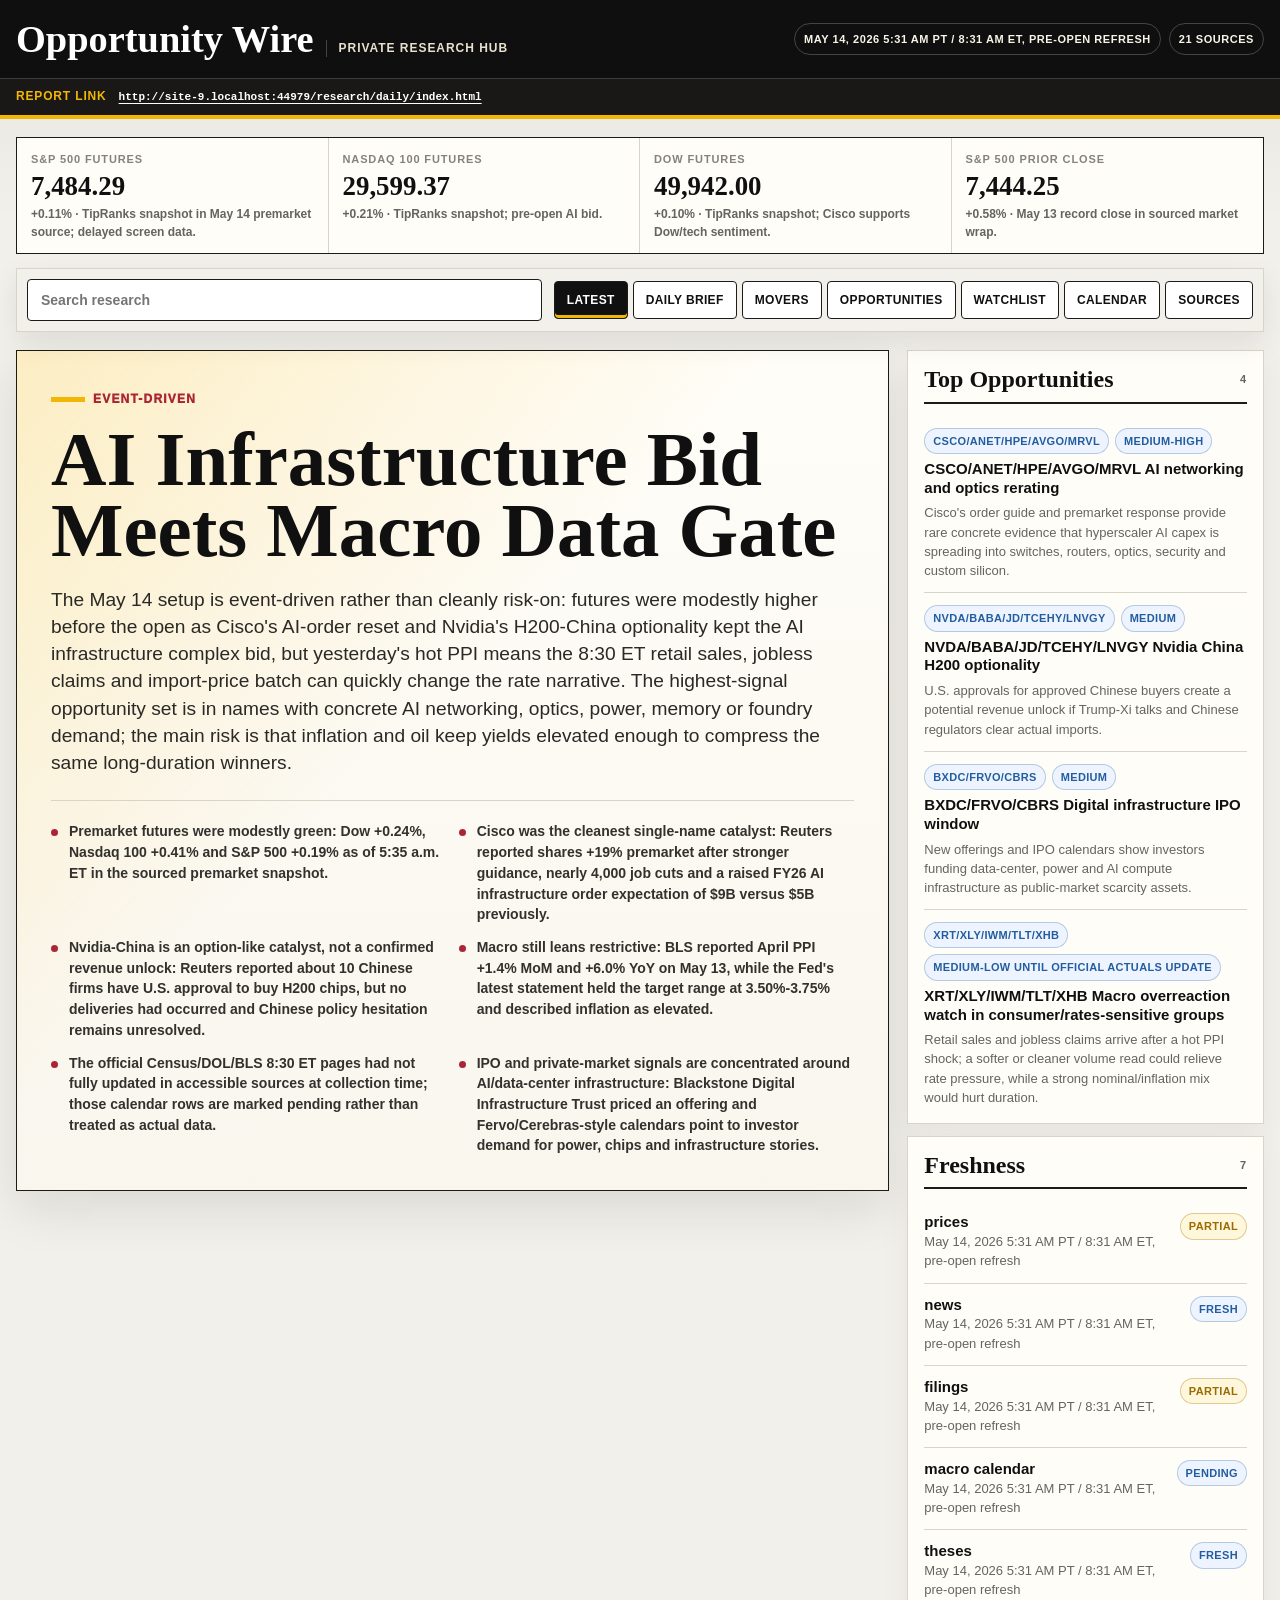
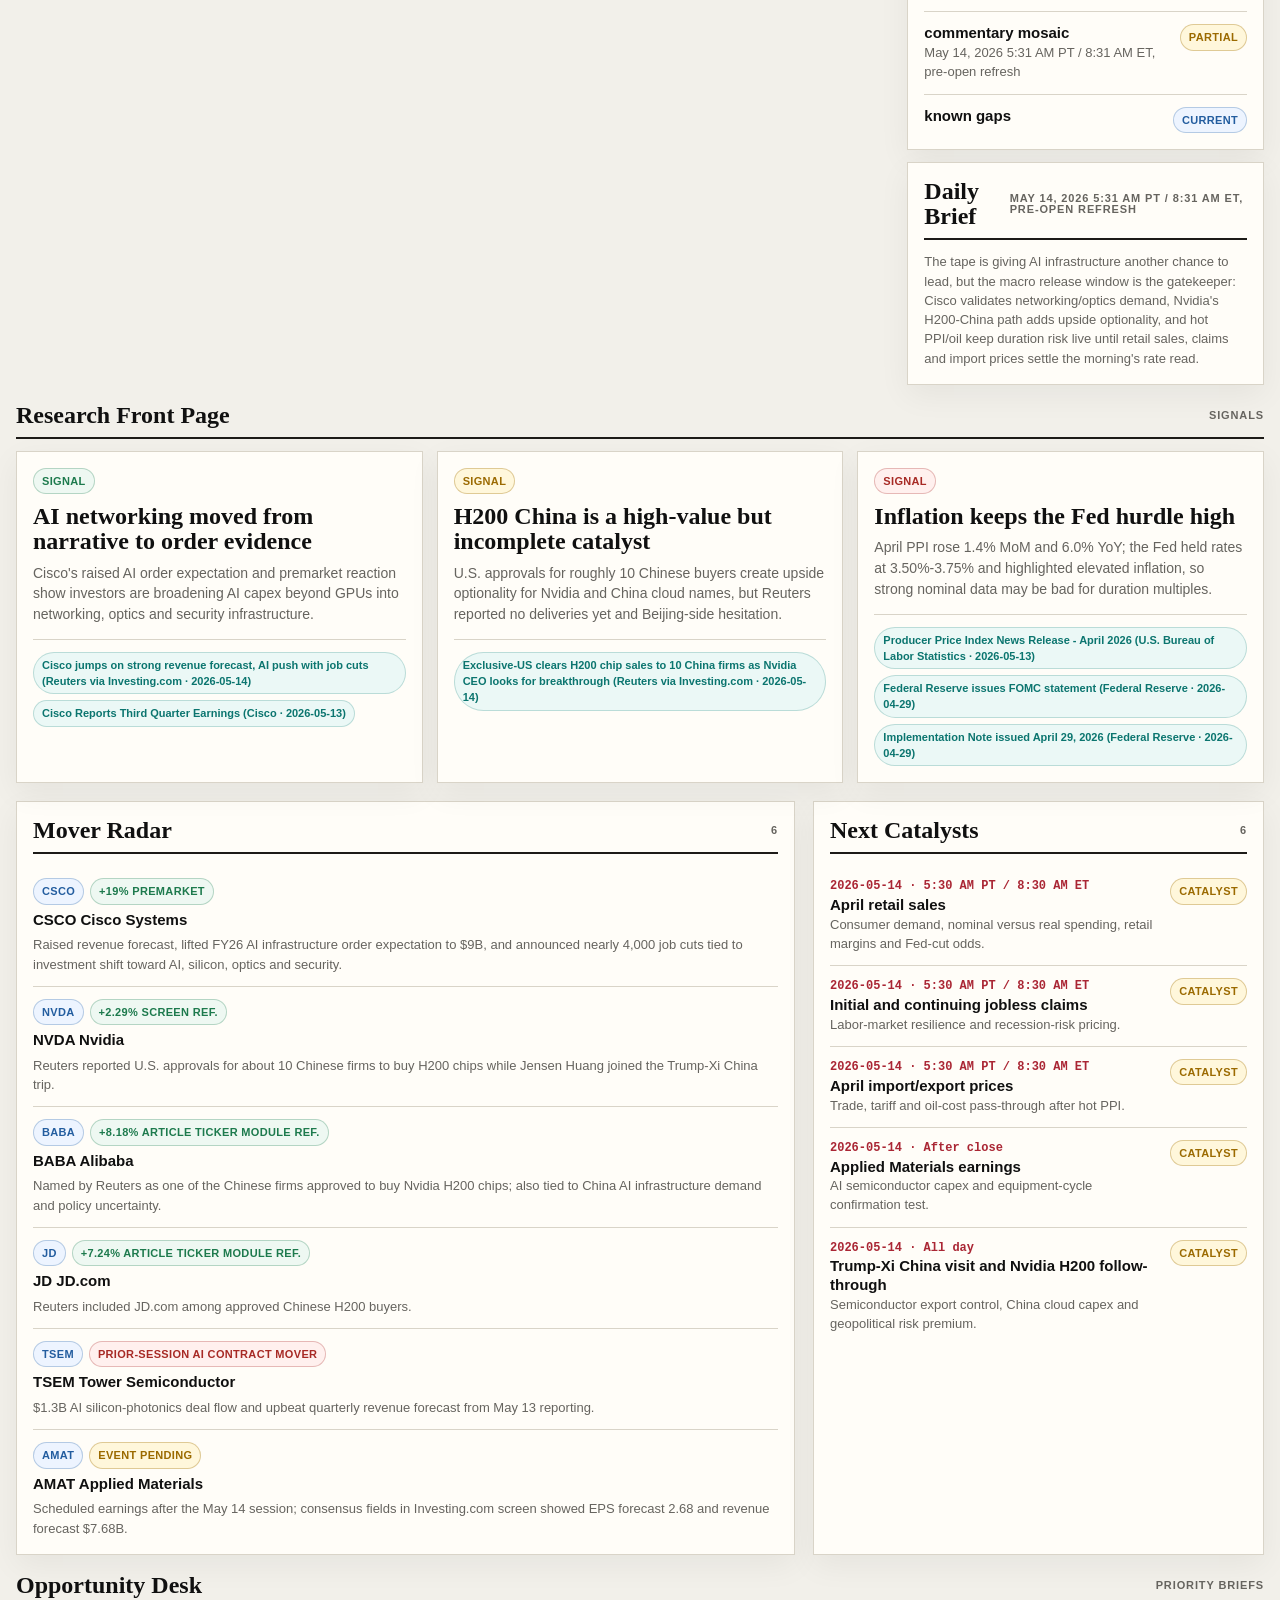
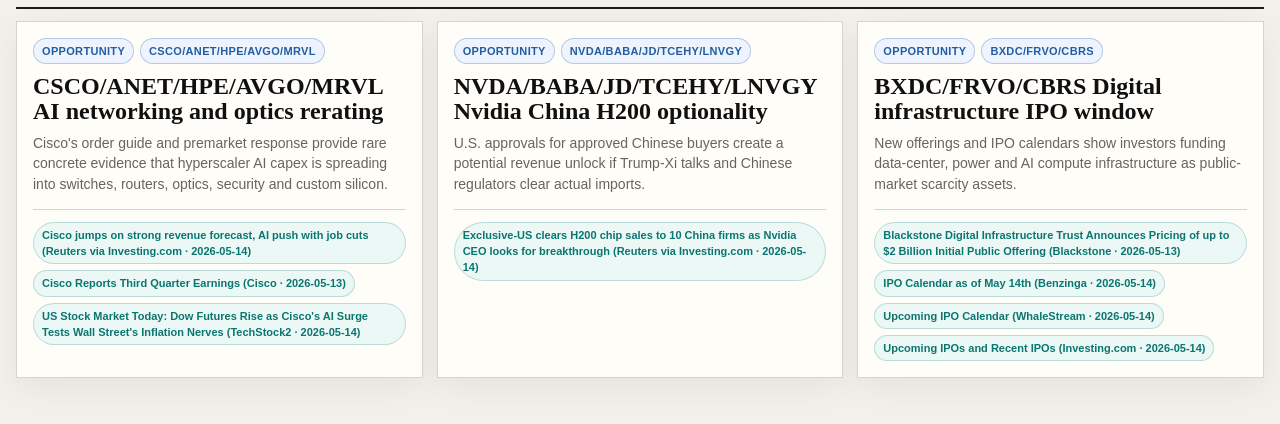
==== commit 811e3fd2: "Publish daily market research dashboard - 2026-05-14 06:25 PDT" ====
--- a/research/daily/index.html
+++ b/research/daily/index.html
@@ -755,1261 +755,1191 @@
 <body>
   <script id="dashboard-data" type="application/json">{
   "title": "Daily Institutional Market Research Dashboard",
-  "generated_at": "2026-05-13T17:20:42-07:00",
-  "as_of": "May 13, 2026 5:20 PM PT / 8:20 PM ET, post-close refresh for the completed May 13 U.S. session",
+  "generated_at": "2026-05-14T05:31:45-07:00",
+  "as_of": "May 14, 2026 5:31 AM PT / 8:31 AM ET, pre-open refresh",
   "market_read": {
     "stance": "event-driven",
-    "headline": "Tech Records Mask Inflation-Damaged Breadth",
-    "summary": "The completed May 13 session was event-driven rather than cleanly risk-on: the S&P 500 and Nasdaq closed at records as AI, semis and tech optimism overwhelmed another hot inflation print, but the Dow slipped and most stocks weakened. The investable tension is that AI infrastructure and China-policy optionality keep pulling capital into chips, networking, power and data-center supply chains while PPI, oil and yields raise the hurdle rate for long-duration and rate-sensitive equities.",
+    "headline": "AI Infrastructure Bid Meets Macro Data Gate",
+    "summary": "The May 14 setup is event-driven rather than cleanly risk-on: futures were modestly higher before the open as Cisco's AI-order reset and Nvidia's H200-China optionality kept the AI infrastructure complex bid, but yesterday's hot PPI means the 8:30 ET retail sales, jobless claims and import-price batch can quickly change the rate narrative. The highest-signal opportunity set is in names with concrete AI networking, optics, power, memory or foundry demand; the main risk is that inflation and oil keep yields elevated enough to compress the same long-duration winners.",
     "key_points": [
-      "S&P 500 closed up 0.6% at 7,444.25 and Nasdaq rose 1.2% to 26,402.34, both records; Dow fell 0.1% and Russell 2000 was roughly flat, so leadership was narrow.",
-      "April PPI was confirmed hot at +1.4% month over month and +6.0% year over year, extending the prior dashboard's CPI/PPI inflation-risk setup from pending to realized.",
-      "AI infrastructure remained the equity shock absorber: Nvidia/semis rebounded on China-trip optionality, Tower posted AI silicon-photonics deal flow, Cisco raised AI-order expectations, and Nebius added owned power capacity.",
-      "After close, Cisco beat/raised and paired the print with a restructuring plan aimed at silicon, optics, security and AI, creating both a bullish demand read-through and a labor/cost reset watch item.",
-      "Losers were mainly valuation, guidance, or business-model-reset stories: WIX collapsed despite reiterated FY26 expectations, CEG sold off after a valuation target cut and utility-style rerating debate, and breadth stayed fragile under inflation pressure.",
-      "Live direct quote capture remains incomplete for several single names and rates/volatility. The dashboard uses source-reported closes/moves where available and labels screen-only data as lower confidence. This is investment research and scenario analysis, not personalized financial advice."
+      "Premarket futures were modestly green: Dow +0.24%, Nasdaq 100 +0.41% and S&P 500 +0.19% as of 5:35 a.m. ET in the sourced premarket snapshot.",
+      "Cisco was the cleanest single-name catalyst: Reuters reported shares +19% premarket after stronger guidance, nearly 4,000 job cuts and a raised FY26 AI infrastructure order expectation of $9B versus $5B previously.",
+      "Nvidia-China is an option-like catalyst, not a confirmed revenue unlock: Reuters reported about 10 Chinese firms have U.S. approval to buy H200 chips, but no deliveries had occurred and Chinese policy hesitation remains unresolved.",
+      "Macro still leans restrictive: BLS reported April PPI +1.4% MoM and +6.0% YoY on May 13, while the Fed's latest statement held the target range at 3.50%-3.75% and described inflation as elevated.",
+      "The official Census/DOL/BLS 8:30 ET pages had not fully updated in accessible sources at collection time; those calendar rows are marked pending rather than treated as actual data.",
+      "IPO and private-market signals are concentrated around AI/data-center infrastructure: Blackstone Digital Infrastructure Trust priced an offering and Fervo/Cerebras-style calendars point to investor demand for power, chips and infrastructure stories."
     ],
     "what_changed_since_prior_snapshot": [
-      "The May 13 pre-open dashboard's hot PPI risk is now incorporated with completed close levels: tech made records anyway, but breadth weakened.",
-      "Cisco moved from upcoming catalyst to realized after-hours beat/raise plus $1B restructuring charge plan and FY26 AI-order expectation raised to $9B.",
-      "AI/chips exposure broadened from Nvidia/AMD/Broadcom target-hike optionality to concrete Tower silicon-photonics contracts, Nebius power/site expansion, Akamai AI-edge upgrade, and Eos storage financing structures.",
-      "IPO/watchlist was refreshed with Fervo Energy, Blackstone Digital Infrastructure Trust, Cortigent and the Assertio/Zydus cash M&A transaction.",
-      "Direct live price gaps remain unresolved, so stale/missing price badges are preserved rather than implying precision."
+      "The dashboard shifted from May 13 post-close confirmation of hot PPI to May 14 pre-open monitoring of the next consumer/labor/import-price data gate.",
+      "Cisco's after-hours earnings catalyst became the top premarket mover and a broader read-through for AI networking, optics, Arista/HPE and data-center capex suppliers.",
+      "Nvidia H200 China optionality moved from trip speculation to a more specific Reuters report on approved buyers, while still lacking deliveries or revenue recognition.",
+      "BXDC was added to the watchlist as a fresh digital-infrastructure IPO/pricing signal tied to data-center capital formation.",
+      "Retail sales, jobless claims and import/export price actuals remain unresolved in accessible official pages and are badged as pending/stale."
     ],
     "research_frame": "Investment research and scenario analysis for learning and decision support only; not personalized financial advice."
   },
   "daily_memo": {
-    "title": "May 13 Post-Close Research Brief",
-    "as_of": "May 13, 2026 post-close",
-    "summary": "Record index closes were powered by AI infrastructure and policy optionality, while hot PPI, oil, rates and narrow breadth keep the tape vulnerable to a reversal if upcoming retail sales, claims, AMAT, or China headlines fail to confirm the growth story.",
+    "title": "May 14 Premarket Research Brief",
+    "as_of": "May 14, 2026 5:31 AM PT / 8:31 AM ET, pre-open refresh",
+    "summary": "The tape is giving AI infrastructure another chance to lead, but the macro release window is the gatekeeper: Cisco validates networking/optics demand, Nvidia's H200-China path adds upside optionality, and hot PPI/oil keep duration risk live until retail sales, claims and import prices settle the morning's rate read.",
+    "doc_url": "",
     "sections": [
       {
         "heading": "Banker read",
         "tone": "macro",
-        "body": "The market is paying for scarce, visible AI-infrastructure growth even as the macro discount rate worsens. That creates opportunity in real order-flow beneficiaries and risk in sympathy names where the move is mostly narrative or policy optionality."
-      },
-      {
-        "heading": "Best-quality signals",
-        "tone": "opportunity",
-        "bullets": [
-          "Cisco, Tower, Nebius, Eos and Akamai each supplied some form of concrete AI-infrastructure evidence: orders, contracts, capacity, financing or analyst-revised revenue paths.",
-          "The strongest setups combine confirmed demand with identifiable next catalysts: AMAT tomorrow, Nvidia next week, China summit updates, retail sales and claims."
+        "body": "The market is not buying generic growth today; it is paying for evidence. Cisco's $9B AI-order guide and restructuring are concrete, Nvidia's H200 headline is valuable but still conditional, and the retail/labor/import-price batch will decide whether higher earnings confidence can offset a higher discount rate.",
+        "sources": [
+          {
+            "title": "US Stock Market Today: Dow Futures Rise as Cisco's AI Surge Tests Wall Street's Inflation Nerves",
+            "url": "https://ts2.tech/en/us-stock-market-today-dow-futures-rise-as-ciscos-ai-surge-tests-wall-streets-inflation-nerves/",
+            "publisher": "TechStock2",
+            "date": "2026-05-14",
+            "note": "Premarket futures snapshot, Cisco move, retail-sales/jobless-claims calendar, oil/rates framing, and source-linked Reuters/AP references."
+          },
+          {
+            "title": "Cisco jumps on strong revenue forecast, AI push with job cuts",
+            "url": "https://www.investing.com/news/stock-market-news/cisco-jumps-on-strong-revenue-forecast-ai-push-with-job-cuts-4687476",
+            "publisher": "Reuters via Investing.com",
+            "date": "2026-05-14",
+            "note": "Cisco premarket move, AI order expectations, restructuring cost, peer valuation context and Melius commentary."
+          },
+          {
+            "title": "Exclusive-US clears H200 chip sales to 10 China firms as Nvidia CEO looks for breakthrough",
+            "url": "https://www.investing.com/news/stock-market-news/exclusiveus-clears-h200-chip-sales-to-10-china-firms-as-nvidia-ceo-looks-for-breakthrough-4687123",
+            "publisher": "Reuters via Investing.com",
+            "date": "2026-05-14",
+            "note": "U.S. approvals for roughly 10 Chinese H200 buyers, no deliveries yet, China hesitation and license constraints."
+          },
+          {
+            "title": "Producer Price Index News Release - April 2026",
+            "url": "https://www.bls.gov/news.release/archives/ppi_05132026.htm",
+            "publisher": "U.S. Bureau of Labor Statistics",
+            "date": "2026-05-13",
+            "note": "Primary source for April final-demand PPI +1.4% MoM, +6.0% YoY and core PPI ex food/energy/trade +0.6%."
+          }
         ]
       },
       {
-        "heading": "Main disconfirming risk",
+        "heading": "Opportunity lane",
+        "tone": "opportunity",
+        "bullets": [
+          "AI infrastructure with real orders and bottleneck exposure: networking, optics, memory, foundry/silicon photonics, power and data-center financing.",
+          "Cisco's move supports a broader read-through to Arista, HPE, Broadcom/Marvell-style custom silicon and optics, and capex-enabler names, but valuation spread matters.",
+          "BXDC and Fervo/Cerebras calendar chatter show public-market demand for data-center capital formation and AI power availability."
+        ],
+        "sources": [
+          {
+            "title": "Cisco jumps on strong revenue forecast, AI push with job cuts",
+            "url": "https://www.investing.com/news/stock-market-news/cisco-jumps-on-strong-revenue-forecast-ai-push-with-job-cuts-4687476",
+            "publisher": "Reuters via Investing.com",
+            "date": "2026-05-14",
+            "note": "Cisco premarket move, AI order expectations, restructuring cost, peer valuation context and Melius commentary."
+          },
+          {
+            "title": "Tower Semi forecasts upbeat quarterly revenue, signs $1.3 billion in AI chip deals",
+            "url": "https://m.investing.com/news/stock-market-news/tower-semi-forecasts-upbeat-quarterly-revenue-signs-13-billion-in-ai-chip-deals-4684382?ampMode=1",
+            "publisher": "Reuters via Investing.com",
+            "date": "2026-05-13",
+            "note": "AI silicon-photonics contract and Q2 revenue read-through from prior session."
+          },
+          {
+            "title": "Blackstone Digital Infrastructure Trust Announces Pricing of up to $2 Billion Initial Public Offering",
+            "url": "https://www.blackstone.com/news/press/blackstone-digital-infrastructure-trust-announces-pricing-of-up-to-2-billion-initial-public-offering/",
+            "publisher": "Blackstone",
+            "date": "2026-05-13",
+            "note": "Primary source for BXDC pricing, effective registration statement and digital-infrastructure REIT positioning."
+          },
+          {
+            "title": "Upcoming IPO Calendar",
+            "url": "https://www.whalestream.com/market-data/ipo-calendar",
+            "publisher": "WhaleStream",
+            "date": "2026-05-14",
+            "note": "Calendar context for Fervo Energy, EagleRock Land and Cerebras dates/ranges; secondary screen, not primary SEC validation."
+          }
+        ]
+      },
+      {
+        "heading": "Risk lane",
         "tone": "risk",
         "bullets": [
-          "If hot PPI feeds yields higher or retail sales show inflation-driven demand stress, the market may stop capitalizing future AI revenues at record-index multiples.",
-          "China/H200 relief is not confirmed; the policy story can reverse quickly if summit outputs disappoint or export/import friction persists."
+          "PPI was hot enough to keep the Fed on hold; a strong nominal retail-sales print may be ambiguous if it looks inflation-driven rather than volume-driven.",
+          "Nvidia H200-China upside depends on deliveries and policy clearance from both sides; approved buyers alone are not revenue.",
+          "Premarket mover screens had delayed or blank fields for several names, so individual live prices are lower confidence until the open confirms them."
+        ],
+        "sources": [
+          {
+            "title": "Producer Price Index News Release - April 2026",
+            "url": "https://www.bls.gov/news.release/archives/ppi_05132026.htm",
+            "publisher": "U.S. Bureau of Labor Statistics",
+            "date": "2026-05-13",
+            "note": "Primary source for April final-demand PPI +1.4% MoM, +6.0% YoY and core PPI ex food/energy/trade +0.6%."
+          },
+          {
+            "title": "Federal Reserve issues FOMC statement",
+            "url": "https://www.federalreserve.gov/newsevents/pressreleases/monetary20260429a.htm",
+            "publisher": "Federal Reserve",
+            "date": "2026-04-29",
+            "note": "Primary source for the 3.50%-3.75% target range, elevated inflation language and split vote."
+          },
+          {
+            "title": "Exclusive-US clears H200 chip sales to 10 China firms as Nvidia CEO looks for breakthrough",
+            "url": "https://www.investing.com/news/stock-market-news/exclusiveus-clears-h200-chip-sales-to-10-china-firms-as-nvidia-ceo-looks-for-breakthrough-4687123",
+            "publisher": "Reuters via Investing.com",
+            "date": "2026-05-14",
+            "note": "U.S. approvals for roughly 10 Chinese H200 buyers, no deliveries yet, China hesitation and license constraints."
+          },
+          {
+            "title": "Pre-market Movers",
+            "url": "https://www.investing.com/equities/pre-market",
+            "publisher": "Investing.com",
+            "date": "2026-05-14",
+            "note": "Premarket screen and calendar snapshot; some individual premarket tables had zero or delayed values, so used only as lower-confidence screen context."
+          }
         ]
       }
     ],
     "recommendations": [
       {
-        "label": "Track confirmed AI order flow",
+        "label": "Prioritize confirmed AI order flow",
         "tone": "opportunity",
-        "summary": "Favor names with sourced orders, backlog, contracted capacity or direct capex exposure over broad AI sympathy.",
+        "summary": "Screen for orders, backlog, capex visibility and bottleneck exposure before chasing sympathy moves.",
         "tickers": [
           "CSCO",
+          "ANET",
+          "HPE",
+          "NVDA",
           "TSEM",
-          "NBIS",
           "AMAT",
-          "AKAM",
-          "EOSE"
+          "AVGO",
+          "MRVL"
+        ],
+        "sources": [
+          {
+            "title": "Cisco jumps on strong revenue forecast, AI push with job cuts",
+            "url": "https://www.investing.com/news/stock-market-news/cisco-jumps-on-strong-revenue-forecast-ai-push-with-job-cuts-4687476",
+            "publisher": "Reuters via Investing.com",
+            "date": "2026-05-14",
+            "note": "Cisco premarket move, AI order expectations, restructuring cost, peer valuation context and Melius commentary."
+          },
+          {
+            "title": "Cisco Reports Third Quarter Earnings",
+            "url": "https://newsroom.cisco.com/content/r/newsroom/en/us/a/y2026/m05/cisco-reports-third-quarter-earnings.html",
+            "publisher": "Cisco",
+            "date": "2026-05-13",
+            "note": "Primary source for fiscal Q3 revenue/EPS, guidance raise, AI infrastructure order guidance and restructuring disclosure."
+          },
+          {
+            "title": "Tower Semi forecasts upbeat quarterly revenue, signs $1.3 billion in AI chip deals",
+            "url": "https://m.investing.com/news/stock-market-news/tower-semi-forecasts-upbeat-quarterly-revenue-signs-13-billion-in-ai-chip-deals-4684382?ampMode=1",
+            "publisher": "Reuters via Investing.com",
+            "date": "2026-05-13",
+            "note": "AI silicon-photonics contract and Q2 revenue read-through from prior session."
+          },
+          {
+            "title": "Exclusive-US clears H200 chip sales to 10 China firms as Nvidia CEO looks for breakthrough",
+            "url": "https://www.investing.com/news/stock-market-news/exclusiveus-clears-h200-chip-sales-to-10-china-firms-as-nvidia-ceo-looks-for-breakthrough-4687123",
+            "publisher": "Reuters via Investing.com",
+            "date": "2026-05-14",
+            "note": "U.S. approvals for roughly 10 Chinese H200 buyers, no deliveries yet, China hesitation and license constraints."
+          }
         ]
       },
       {
-        "label": "Stress-test rate sensitivity",
+        "label": "Treat H200 China as conditional upside",
+        "tone": "watch",
+        "summary": "Approved customers are useful, but deliveries, Chinese permission and U.S. conditions are the real catalysts.",
+        "tickers": [
+          "NVDA",
+          "BABA",
+          "JD",
+          "TCEHY",
+          "LNVGY",
+          "FXCOF"
+        ],
+        "sources": [
+          {
+            "title": "Exclusive-US clears H200 chip sales to 10 China firms as Nvidia CEO looks for breakthrough",
+            "url": "https://www.investing.com/news/stock-market-news/exclusiveus-clears-h200-chip-sales-to-10-china-firms-as-nvidia-ceo-looks-for-breakthrough-4687123",
+            "publisher": "Reuters via Investing.com",
+            "date": "2026-05-14",
+            "note": "U.S. approvals for roughly 10 Chinese H200 buyers, no deliveries yet, China hesitation and license constraints."
+          }
+        ]
+      },
+      {
+        "label": "Respect the macro gate",
         "tone": "risk",
-        "summary": "Hot PPI and oil keep the Fed-cut path fragile; watch duration, small caps and high-multiple software.",
+        "summary": "Hot PPI plus oil makes retail sales/import prices a rates test, not just a growth test.",
         "tickers": [
+          "TLT",
           "QQQ",
           "IWM",
-          "ARKK",
-          "WIX",
-          "CEG"
+          "XLY",
+          "XRT",
+          "XLE"
+        ],
+        "sources": [
+          {
+            "title": "Producer Price Index News Release - April 2026",
+            "url": "https://www.bls.gov/news.release/archives/ppi_05132026.htm",
+            "publisher": "U.S. Bureau of Labor Statistics",
+            "date": "2026-05-13",
+            "note": "Primary source for April final-demand PPI +1.4% MoM, +6.0% YoY and core PPI ex food/energy/trade +0.6%."
+          },
+          {
+            "title": "Monthly Retail Trade - Release Schedule",
+            "url": "https://www.census.gov/retail/release_schedule.html",
+            "publisher": "U.S. Census Bureau",
+            "date": "2026-05-14",
+            "note": "Primary schedule showing the April 2026 retail sales release date; current PDF still served March data at collection time."
+          },
+          {
+            "title": "Import/Export Price Indexes",
+            "url": "https://www.bls.gov/mxp/tables.htm",
+            "publisher": "U.S. Bureau of Labor Statistics",
+            "date": "2026-05-14",
+            "note": "BLS schedule showed April import/export prices due May 14 at 8:30 ET; current summary page still showed March during collection."
+          },
+          {
+            "title": "Federal Reserve issues FOMC statement",
+            "url": "https://www.federalreserve.gov/newsevents/pressreleases/monetary20260429a.htm",
+            "publisher": "Federal Reserve",
+            "date": "2026-04-29",
+            "note": "Primary source for the 3.50%-3.75% target range, elevated inflation language and split vote."
+          }
         ]
       }
     ],
     "sources": [
       {
-        "title": "How major US stock indexes fared Wednesday 5/13/2026",
-        "url": "https://apnews.com/article/99cd5fc204339277c95b867271c4f0f5",
-        "publisher": "Associated Press",
-        "date": "2026-05-13",
-        "note": "Officially sourced index close levels and breadth framing: S&P/Nasdaq records, Dow lower."
+        "title": "US Stock Market Today: Dow Futures Rise as Cisco's AI Surge Tests Wall Street's Inflation Nerves",
+        "url": "https://ts2.tech/en/us-stock-market-today-dow-futures-rise-as-ciscos-ai-surge-tests-wall-streets-inflation-nerves/",
+        "publisher": "TechStock2",
+        "date": "2026-05-14",
+        "note": "Premarket futures snapshot, Cisco move, retail-sales/jobless-claims calendar, oil/rates framing, and source-linked Reuters/AP references."
+      },
+      {
+        "title": "Cisco jumps on strong revenue forecast, AI push with job cuts",
+        "url": "https://www.investing.com/news/stock-market-news/cisco-jumps-on-strong-revenue-forecast-ai-push-with-job-cuts-4687476",
+        "publisher": "Reuters via Investing.com",
+        "date": "2026-05-14",
+        "note": "Cisco premarket move, AI order expectations, restructuring cost, peer valuation context and Melius commentary."
+      },
+      {
+        "title": "Exclusive-US clears H200 chip sales to 10 China firms as Nvidia CEO looks for breakthrough",
+        "url": "https://www.investing.com/news/stock-market-news/exclusiveus-clears-h200-chip-sales-to-10-china-firms-as-nvidia-ceo-looks-for-breakthrough-4687123",
+        "publisher": "Reuters via Investing.com",
+        "date": "2026-05-14",
+        "note": "U.S. approvals for roughly 10 Chinese H200 buyers, no deliveries yet, China hesitation and license constraints."
       },
       {
         "title": "Producer Price Index News Release - April 2026",
         "url": "https://www.bls.gov/news.release/archives/ppi_05132026.htm",
         "publisher": "U.S. Bureau of Labor Statistics",
         "date": "2026-05-13",
-        "note": "Primary source for April final-demand PPI +1.4% MoM and +6.0% YoY."
+        "note": "Primary source for April final-demand PPI +1.4% MoM, +6.0% YoY and core PPI ex food/energy/trade +0.6%."
       },
       {
-        "title": "Cisco Reports Third Quarter Earnings",
-        "url": "https://newsroom.cisco.com/content/r/newsroom/en/us/a/y2026/m05/cisco-reports-third-quarter-earnings.html",
-        "publisher": "Cisco",
-        "date": "2026-05-13",
-        "note": "Primary release for Q3 revenue, EPS, product orders, AI order guidance, FY26 guidance, tariff note, and restructuring charges."
+        "title": "Federal Reserve issues FOMC statement",
+        "url": "https://www.federalreserve.gov/newsevents/pressreleases/monetary20260429a.htm",
+        "publisher": "Federal Reserve",
+        "date": "2026-04-29",
+        "note": "Primary source for the 3.50%-3.75% target range, elevated inflation language and split vote."
       },
       {
-        "title": "Tower Semi forecasts upbeat quarterly revenue, signs $1.3 billion in AI chip deals",
-        "url": "https://m.investing.com/news/stock-market-news/tower-semi-forecasts-upbeat-quarterly-revenue-signs-13-billion-in-ai-chip-deals-4684382?ampMode=1",
-        "publisher": "Reuters via Investing.com",
-        "date": "2026-05-13",
-        "note": "AI silicon-photonics deal value and above-consensus Q2 revenue read-through."
+        "title": "Monthly Retail Trade - Release Schedule",
+        "url": "https://www.census.gov/retail/release_schedule.html",
+        "publisher": "U.S. Census Bureau",
+        "date": "2026-05-14",
+        "note": "Primary schedule showing the April 2026 retail sales release date; current PDF still served March data at collection time."
       },
       {
-        "title": "Nvidia CEO joins Trump's mission to 'open up' China",
-        "url": "https://www.investing.com/news/world-news/nvidia-ceo-joins-trumps-mission-to-open-up-china-4683140",
-        "publisher": "Reuters via Investing.com",
+        "title": "Unemployment Insurance Weekly Claims",
+        "url": "https://www.dol.gov/ui/data.pdf",
+        "publisher": "U.S. Department of Labor",
+        "date": "2026-05-07",
+        "note": "Latest accessible official claims PDF during the run; May 2 initial claims were 200,000 and continued claims were 1.766 million."
+      },
+      {
+        "title": "Blackstone Digital Infrastructure Trust Announces Pricing of up to $2 Billion Initial Public Offering",
+        "url": "https://www.blackstone.com/news/press/blackstone-digital-infrastructure-trust-announces-pricing-of-up-to-2-billion-initial-public-offering/",
+        "publisher": "Blackstone",
         "date": "2026-05-13",
-        "note": "China trip, Jensen Huang participation, H200 regulatory/sales uncertainty, and trade-policy setup."
+        "note": "Primary source for BXDC pricing, effective registration statement and digital-infrastructure REIT positioning."
       }
     ]
   },
   "indices": [
     {
-      "label": "S&P 500",
+      "label": "S&P 500 futures",
+      "value": "7,484.29",
+      "change": "+0.11%",
+      "detail": "TipRanks snapshot in May 14 premarket source; delayed screen data."
+    },
+    {
+      "label": "Nasdaq 100 futures",
+      "value": "29,599.37",
+      "change": "+0.21%",
+      "detail": "TipRanks snapshot; pre-open AI bid."
+    },
+    {
+      "label": "Dow futures",
+      "value": "49,942.00",
+      "change": "+0.10%",
+      "detail": "TipRanks snapshot; Cisco supports Dow/tech sentiment."
+    },
+    {
+      "label": "S&P 500 prior close",
       "value": "7,444.25",
-      "change": "+0.6%",
-      "detail": "Record close; AP reported +43.29 points."
-    },
-    {
-      "label": "Nasdaq Composite",
+      "change": "+0.58%",
+      "detail": "May 13 record close in sourced market wrap."
+    },
+    {
+      "label": "Nasdaq prior close",
       "value": "26,402.34",
-      "change": "+1.2%",
-      "detail": "Record close; tech/semis led."
-    },
-    {
-      "label": "Dow Jones Industrial Average",
-      "value": "49,693.20",
-      "change": "-0.1%",
-      "detail": "Down 67.36 points; breadth warning versus headline tech strength."
-    },
-    {
-      "label": "Russell 2000",
-      "value": "2,843.93",
-      "change": "~flat",
-      "detail": "Up 1.10 points, less than 0.1%; small-cap participation muted."
-    },
-    {
-      "label": "April PPI",
-      "value": "+6.0% YoY",
-      "change": "+1.4% MoM",
-      "detail": "Official BLS release; largest monthly advance since March 2022 per BLS text."
-    },
-    {
-      "label": "Fed funds target",
-      "value": "3.50%-3.75%",
-      "change": "Held Apr. 29",
-      "detail": "Hot inflation makes near-term cut optionality harder to underwrite."
-    },
-    {
-      "label": "10-year Treasury",
-      "value": "~4.47%",
-      "change": "+1 bp vs Tue",
-      "detail": "Secondary market-wire quote; direct live source unavailable."
-    },
-    {
-      "label": "Brent crude",
-      "value": "~$107.55",
-      "change": "Elevated",
-      "detail": "Inflation transmission risk remains elevated; secondary source."
+      "change": "+1.20%",
+      "detail": "May 13 record close, tech-led."
+    },
+    {
+      "label": "10Y Treasury",
+      "value": "~4.44%",
+      "change": "-3.7 bps",
+      "detail": "Investing.com market module in Reuters page; secondary/delayed."
+    },
+    {
+      "label": "WTI crude",
+      "value": "~$100.06",
+      "change": "-0.95%",
+      "detail": "Investing.com market module; still elevated versus inflation backdrop."
+    },
+    {
+      "label": "VIX",
+      "value": "17.84",
+      "change": "-0.17%",
+      "detail": "Investing.com market module; delayed."
     }
   ],
   "signals": [
     {
-      "title": "Record highs came with weak breadth",
+      "title": "AI networking moved from narrative to order evidence",
+      "severity": "positive",
+      "summary": "Cisco's raised AI order expectation and premarket reaction show investors are broadening AI capex beyond GPUs into networking, optics and security infrastructure.",
+      "tickers": [
+        "CSCO",
+        "ANET",
+        "HPE",
+        "AVGO",
+        "MRVL"
+      ],
+      "sources": [
+        {
+          "title": "Cisco jumps on strong revenue forecast, AI push with job cuts",
+          "url": "https://www.investing.com/news/stock-market-news/cisco-jumps-on-strong-revenue-forecast-ai-push-with-job-cuts-4687476",
+          "publisher": "Reuters via Investing.com",
+          "date": "2026-05-14",
+          "note": "Cisco premarket move, AI order expectations, restructuring cost, peer valuation context and Melius commentary."
+        },
+        {
+          "title": "Cisco Reports Third Quarter Earnings",
+          "url": "https://newsroom.cisco.com/content/r/newsroom/en/us/a/y2026/m05/cisco-reports-third-quarter-earnings.html",
+          "publisher": "Cisco",
+          "date": "2026-05-13",
+          "note": "Primary source for fiscal Q3 revenue/EPS, guidance raise, AI infrastructure order guidance and restructuring disclosure."
+        }
+      ]
+    },
+    {
+      "title": "H200 China is a high-value but incomplete catalyst",
       "severity": "watch",
-      "summary": "The S&P 500 and Nasdaq set records, but the Dow slipped and AP noted the majority of U.S. stocks fell after hot wholesale inflation. That is a narrower, more fragile tape than the index headline suggests.",
+      "summary": "U.S. approvals for roughly 10 Chinese buyers create upside optionality for Nvidia and China cloud names, but Reuters reported no deliveries yet and Beijing-side hesitation.",
       "tickers": [
-        "SPY",
+        "NVDA",
+        "BABA",
+        "JD",
+        "TCEHY",
+        "LNVGY"
+      ],
+      "sources": [
+        {
+          "title": "Exclusive-US clears H200 chip sales to 10 China firms as Nvidia CEO looks for breakthrough",
+          "url": "https://www.investing.com/news/stock-market-news/exclusiveus-clears-h200-chip-sales-to-10-china-firms-as-nvidia-ceo-looks-for-breakthrough-4687123",
+          "publisher": "Reuters via Investing.com",
+          "date": "2026-05-14",
+          "note": "U.S. approvals for roughly 10 Chinese H200 buyers, no deliveries yet, China hesitation and license constraints."
+        }
+      ]
+    },
+    {
+      "title": "Inflation keeps the Fed hurdle high",
+      "severity": "negative",
+      "summary": "April PPI rose 1.4% MoM and 6.0% YoY; the Fed held rates at 3.50%-3.75% and highlighted elevated inflation, so strong nominal data may be bad for duration multiples.",
+      "tickers": [
+        "TLT",
         "QQQ",
-        "DIA",
-        "IWM"
+        "IWM",
+        "XRT",
+        "XHB"
       ],
       "sources": [
-        {
-          "title": "How major US stock indexes fared Wednesday 5/13/2026",
-          "url": "https://apnews.com/article/99cd5fc204339277c95b867271c4f0f5",
-          "publisher": "Associated Press",
-          "date": "2026-05-13",
-          "note": "Officially sourced index close levels and breadth framing: S&P/Nasdaq records, Dow lower."
-        },
         {
           "title": "Producer Price Index News Release - April 2026",
           "url": "https://www.bls.gov/news.release/archives/ppi_05132026.htm",
           "publisher": "U.S. Bureau of Labor Statistics",
           "date": "2026-05-13",
-          "note": "Primary source for April final-demand PPI +1.4% MoM and +6.0% YoY."
-        }
-      ]
-    },
-    {
-      "title": "PPI keeps the Fed-cut hurdle high",
-      "severity": "negative",
-      "summary": "April final-demand PPI rose 1.4% MoM and 6.0% YoY, reinforcing the prior CPI inflation shock and making duration multiples, small caps, housing cyclicals and unprofitable growth more dependent on softer incoming data.",
+          "note": "Primary source for April final-demand PPI +1.4% MoM, +6.0% YoY and core PPI ex food/energy/trade +0.6%."
+        },
+        {
+          "title": "Federal Reserve issues FOMC statement",
+          "url": "https://www.federalreserve.gov/newsevents/pressreleases/monetary20260429a.htm",
+          "publisher": "Federal Reserve",
+          "date": "2026-04-29",
+          "note": "Primary source for the 3.50%-3.75% target range, elevated inflation language and split vote."
+        },
+        {
+          "title": "Implementation Note issued April 29, 2026",
+          "url": "https://www.federalreserve.gov/newsevents/pressreleases/monetary20260429a1.htm",
+          "publisher": "Federal Reserve",
+          "date": "2026-04-29",
+          "note": "Primary source for reserve balance rate, repo/RRP settings and operational implementation."
+        }
+      ]
+    },
+    {
+      "title": "8:30 ET macro batch unresolved in accessible official feeds",
+      "severity": "watch",
+      "summary": "Census, DOL and BLS pages still showed schedules or prior releases during collection; retail sales, jobless claims and import/export price actuals should be refreshed after official pages update.",
       "tickers": [
+        "SPY",
+        "DXY",
         "TLT",
-        "IWM",
-        "XHB",
-        "ARKK",
-        "DXY"
+        "XLY",
+        "XRT"
       ],
       "sources": [
+        {
+          "title": "Monthly Retail Trade - Release Schedule",
+          "url": "https://www.census.gov/retail/release_schedule.html",
+          "publisher": "U.S. Census Bureau",
+          "date": "2026-05-14",
+          "note": "Primary schedule showing the April 2026 retail sales release date; current PDF still served March data at collection time."
+        },
+        {
+          "title": "Advance Monthly Sales for Retail and Food Services, March 2026",
+          "url": "https://www.census.gov/retail/marts/www/marts_current.pdf",
+          "publisher": "U.S. Census Bureau",
+          "date": "2026-04-21",
+          "note": "Latest accessible official PDF during the run; March sales +1.7% MoM and April release scheduled for May 14."
+        },
+        {
+          "title": "Unemployment Insurance Weekly Claims",
+          "url": "https://www.dol.gov/ui/data.pdf",
+          "publisher": "U.S. Department of Labor",
+          "date": "2026-05-07",
+          "note": "Latest accessible official claims PDF during the run; May 2 initial claims were 200,000 and continued claims were 1.766 million."
+        },
+        {
+          "title": "Import/Export Price Indexes",
+          "url": "https://www.bls.gov/mxp/tables.htm",
+          "publisher": "U.S. Bureau of Labor Statistics",
+          "date": "2026-05-14",
+          "note": "BLS schedule showed April import/export prices due May 14 at 8:30 ET; current summary page still showed March during collection."
+        }
+      ]
+    },
+    {
+      "title": "Digital infrastructure capital formation remains hot",
+      "severity": "positive",
+      "summary": "Blackstone's digital infrastructure REIT IPO pricing and active infrastructure/power IPO calendars reinforce the public-market bid for data-center assets and AI power rails.",
+      "tickers": [
+        "BX",
+        "BXDC",
+        "FRVO",
+        "CBRS"
+      ],
+      "sources": [
+        {
+          "title": "Blackstone Digital Infrastructure Trust Announces Pricing of up to $2 Billion Initial Public Offering",
+          "url": "https://www.blackstone.com/news/press/blackstone-digital-infrastructure-trust-announces-pricing-of-up-to-2-billion-initial-public-offering/",
+          "publisher": "Blackstone",
+          "date": "2026-05-13",
+          "note": "Primary source for BXDC pricing, effective registration statement and digital-infrastructure REIT positioning."
+        },
+        {
+          "title": "IPO Calendar as of May 14th",
+          "url": "https://www.benzinga.com/calendars/ipos",
+          "publisher": "Benzinga",
+          "date": "2026-05-14",
+          "note": "IPO calendar listing BXDC expected May 14, pricing date, $20 price, $1.8B offering value and share count."
+        },
+        {
+          "title": "Upcoming IPO Calendar",
+          "url": "https://www.whalestream.com/market-data/ipo-calendar",
+          "publisher": "WhaleStream",
+          "date": "2026-05-14",
+          "note": "Calendar context for Fervo Energy, EagleRock Land and Cerebras dates/ranges; secondary screen, not primary SEC validation."
+        },
+        {
+          "title": "Upcoming IPOs and Recent IPOs",
+          "url": "https://www.investing.com/ipo-calendar/",
+          "publisher": "Investing.com",
+          "date": "2026-05-14",
+          "note": "IPO calendar context including Cerebras-related listing chatter and current IPO window."
+        }
+      ]
+    }
+  ],
+  "movers": [
+    {
+      "ticker": "CSCO",
+      "name": "Cisco Systems",
+      "price": "~$120.98 premarket ref.",
+      "change": "+19% premarket",
+      "volume": "Not verified live; Reuters/Investing.com screen context",
+      "catalyst": "Raised revenue forecast, lifted FY26 AI infrastructure order expectation to $9B, and announced nearly 4,000 job cuts tied to investment shift toward AI, silicon, optics and security.",
+      "interpretation": "Fundamental catalyst with a broad AI networking read-through; risk is that restructuring optics and valuation rerating outrun actual hyperscaler order conversion.",
+      "sources": [
+        {
+          "title": "Cisco jumps on strong revenue forecast, AI push with job cuts",
+          "url": "https://www.investing.com/news/stock-market-news/cisco-jumps-on-strong-revenue-forecast-ai-push-with-job-cuts-4687476",
+          "publisher": "Reuters via Investing.com",
+          "date": "2026-05-14",
+          "note": "Cisco premarket move, AI order expectations, restructuring cost, peer valuation context and Melius commentary."
+        },
+        {
+          "title": "Cisco Reports Third Quarter Earnings",
+          "url": "https://newsroom.cisco.com/content/r/newsroom/en/us/a/y2026/m05/cisco-reports-third-quarter-earnings.html",
+          "publisher": "Cisco",
+          "date": "2026-05-13",
+          "note": "Primary source for fiscal Q3 revenue/EPS, guidance raise, AI infrastructure order guidance and restructuring disclosure."
+        },
+        {
+          "title": "Social Buzz: Wallstreetbets Stocks Mixed Pre-Bell Thursday; Cisco Systems, Nokia to Open Higher",
+          "url": "https://www.placera.se/telegram/social-buzz-wallstreetbets-stocks-mixed-pre-bell-thursday-cisco-systems-nokia-to-open-higher-20260514",
+          "publisher": "MT Newswires via Placera",
+          "date": "2026-05-14",
+          "note": "Representative retail/social-chatter source showing CSCO among discussed WSB names and pre-bell gain."
+        }
+      ]
+    },
+    {
+      "ticker": "NVDA",
+      "name": "Nvidia",
+      "price": "$225.83 screen ref.",
+      "change": "+2.29% screen ref.",
+      "volume": "150.41M screen ref.; delayed/secondary",
+      "catalyst": "Reuters reported U.S. approvals for about 10 Chinese firms to buy H200 chips while Jensen Huang joined the Trump-Xi China trip.",
+      "interpretation": "Option value rose, but the setup remains policy-gated: no deliveries, Beijing hesitancy and U.S. license/security conditions limit near-term revenue certainty.",
+      "sources": [
+        {
+          "title": "Exclusive-US clears H200 chip sales to 10 China firms as Nvidia CEO looks for breakthrough",
+          "url": "https://www.investing.com/news/stock-market-news/exclusiveus-clears-h200-chip-sales-to-10-china-firms-as-nvidia-ceo-looks-for-breakthrough-4687123",
+          "publisher": "Reuters via Investing.com",
+          "date": "2026-05-14",
+          "note": "U.S. approvals for roughly 10 Chinese H200 buyers, no deliveries yet, China hesitation and license constraints."
+        },
+        {
+          "title": "US Stock Market Today: Dow Futures Rise as Cisco's AI Surge Tests Wall Street's Inflation Nerves",
+          "url": "https://ts2.tech/en/us-stock-market-today-dow-futures-rise-as-ciscos-ai-surge-tests-wall-streets-inflation-nerves/",
+          "publisher": "TechStock2",
+          "date": "2026-05-14",
+          "note": "Premarket futures snapshot, Cisco move, retail-sales/jobless-claims calendar, oil/rates framing, and source-linked Reuters/AP references."
+        }
+      ]
+    },
+    {
+      "ticker": "BABA",
+      "name": "Alibaba",
+      "price": "Screen ref. unavailable in captured table",
+      "change": "+8.18% article ticker module ref.",
+      "volume": "Not verified live",
+      "catalyst": "Named by Reuters as one of the Chinese firms approved to buy Nvidia H200 chips; also tied to China AI infrastructure demand and policy uncertainty.",
+      "interpretation": "Potential beneficiary if H200 imports convert into deployments; disconfirming evidence would be Beijing preference for domestic Huawei/DeepSeek-aligned chips.",
+      "sources": [
+        {
+          "title": "Exclusive-US clears H200 chip sales to 10 China firms as Nvidia CEO looks for breakthrough",
+          "url": "https://www.investing.com/news/stock-market-news/exclusiveus-clears-h200-chip-sales-to-10-china-firms-as-nvidia-ceo-looks-for-breakthrough-4687123",
+          "publisher": "Reuters via Investing.com",
+          "date": "2026-05-14",
+          "note": "U.S. approvals for roughly 10 Chinese H200 buyers, no deliveries yet, China hesitation and license constraints."
+        }
+      ]
+    },
+    {
+      "ticker": "JD",
+      "name": "JD.com",
+      "price": "Screen ref. unavailable in captured table",
+      "change": "+7.24% article ticker module ref.",
+      "volume": "Not verified live",
+      "catalyst": "Reuters included JD.com among approved Chinese H200 buyers.",
+      "interpretation": "Read-through is cloud/AI infrastructure optionality rather than confirmed earnings; watch for actual procurement or capex commentary.",
+      "sources": [
+        {
+          "title": "Exclusive-US clears H200 chip sales to 10 China firms as Nvidia CEO looks for breakthrough",
+          "url": "https://www.investing.com/news/stock-market-news/exclusiveus-clears-h200-chip-sales-to-10-china-firms-as-nvidia-ceo-looks-for-breakthrough-4687123",
+          "publisher": "Reuters via Investing.com",
+          "date": "2026-05-14",
+          "note": "U.S. approvals for roughly 10 Chinese H200 buyers, no deliveries yet, China hesitation and license constraints."
+        }
+      ]
+    },
+    {
+      "ticker": "TSEM",
+      "name": "Tower Semiconductor",
+      "price": "Stale from prior session; live quote unavailable",
+      "change": "Prior-session AI contract mover",
+      "volume": "Not refreshed",
+      "catalyst": "$1.3B AI silicon-photonics deal flow and upbeat quarterly revenue forecast from May 13 reporting.",
+      "interpretation": "Still one of the best concrete second-order AI infrastructure datapoints; watch whether the move holds after Cisco/Nvidia headlines absorb attention.",
+      "sources": [
+        {
+          "title": "Tower Semi forecasts upbeat quarterly revenue, signs $1.3 billion in AI chip deals",
+          "url": "https://m.investing.com/news/stock-market-news/tower-semi-forecasts-upbeat-quarterly-revenue-signs-13-billion-in-ai-chip-deals-4684382?ampMode=1",
+          "publisher": "Reuters via Investing.com",
+          "date": "2026-05-13",
+          "note": "AI silicon-photonics contract and Q2 revenue read-through from prior session."
+        }
+      ]
+    },
+    {
+      "ticker": "AMAT",
+      "name": "Applied Materials",
+      "price": "Pending earnings",
+      "change": "Event pending",
+      "volume": "N/A pre-event",
+      "catalyst": "Scheduled earnings after the May 14 session; consensus fields in Investing.com screen showed EPS forecast 2.68 and revenue forecast $7.68B.",
+      "interpretation": "Key confirmation test for wafer-fab equipment, leading-edge capex and AI semiconductor supply-chain breadth.",
+      "sources": [
+        {
+          "title": "Pre-market Movers",
+          "url": "https://www.investing.com/equities/pre-market",
+          "publisher": "Investing.com",
+          "date": "2026-05-14",
+          "note": "Premarket screen and calendar snapshot; some individual premarket tables had zero or delayed values, so used only as lower-confidence screen context."
+        }
+      ]
+    }
+  ],
+  "opportunities": [
+    {
+      "name": "AI networking and optics rerating",
+      "ticker": "CSCO/ANET/HPE/AVGO/MRVL",
+      "setup": "Cisco's order guide and premarket response provide rare concrete evidence that hyperscaler AI capex is spreading into switches, routers, optics, security and custom silicon.",
+      "mispricing": "Investors may still anchor on GPU suppliers and underweight downstream infrastructure vendors with improving order visibility and lower multiples than pure AI leaders.",
+      "catalysts": [
+        "Cisco open and follow-through",
+        "Peer commentary from Arista/HPE/Broadcom/Marvell",
+        "Hyperscaler capex updates",
+        "AMAT earnings after close"
+      ],
+      "bull_case": [
+        "AI inference drives networking intensity",
+        "Cisco/peers convert orders into margin-accretive growth",
+        "Lower relative multiples attract rotation from crowded GPU winners"
+      ],
+      "bear_case": [
+        "Cisco's restructuring signals cost pressure or internal resource gaps",
+        "AI order lumpiness fades after the headline",
+        "High rates compress all AI infrastructure multiples"
+      ],
+      "disconfirming_evidence": [
+        "CSCO gives back premarket gains after the open",
+        "ANET/HPE/MRVL fail to participate",
+        "Hyperscaler capex commentary slows or shifts to internal silicon"
+      ],
+      "confidence": "medium-high",
+      "sources": [
+        {
+          "title": "Cisco jumps on strong revenue forecast, AI push with job cuts",
+          "url": "https://www.investing.com/news/stock-market-news/cisco-jumps-on-strong-revenue-forecast-ai-push-with-job-cuts-4687476",
+          "publisher": "Reuters via Investing.com",
+          "date": "2026-05-14",
+          "note": "Cisco premarket move, AI order expectations, restructuring cost, peer valuation context and Melius commentary."
+        },
+        {
+          "title": "Cisco Reports Third Quarter Earnings",
+          "url": "https://newsroom.cisco.com/content/r/newsroom/en/us/a/y2026/m05/cisco-reports-third-quarter-earnings.html",
+          "publisher": "Cisco",
+          "date": "2026-05-13",
+          "note": "Primary source for fiscal Q3 revenue/EPS, guidance raise, AI infrastructure order guidance and restructuring disclosure."
+        },
+        {
+          "title": "US Stock Market Today: Dow Futures Rise as Cisco's AI Surge Tests Wall Street's Inflation Nerves",
+          "url": "https://ts2.tech/en/us-stock-market-today-dow-futures-rise-as-ciscos-ai-surge-tests-wall-streets-inflation-nerves/",
+          "publisher": "TechStock2",
+          "date": "2026-05-14",
+          "note": "Premarket futures snapshot, Cisco move, retail-sales/jobless-claims calendar, oil/rates framing, and source-linked Reuters/AP references."
+        }
+      ]
+    },
+    {
+      "name": "Nvidia China H200 optionality",
+      "ticker": "NVDA/BABA/JD/TCEHY/LNVGY",
+      "setup": "U.S. approvals for approved Chinese buyers create a potential revenue unlock if Trump-Xi talks and Chinese regulators clear actual imports.",
+      "mispricing": "The market may not fully price the path from 'approved' to 'delivered' because the two governments have competing incentives and no shipments have occurred.",
+      "catalysts": [
+        "Trump-Xi summit headlines",
+        "Nvidia or Lenovo confirmation of deliveries",
+        "Chinese ministry/customs guidance",
+        "Nvidia next earnings commentary"
+      ],
+      "bull_case": [
+        "H200 sales restart and extend Nvidia's China TAM",
+        "Chinese cloud buyers accelerate AI capex",
+        "U.S.-China détente lowers broader semiconductor risk premium"
+      ],
+      "bear_case": [
+        "Beijing blocks or delays imports to support domestic chips",
+        "U.S. conditions cap economics or supply",
+        "Policy backlash from China hawks revives export-control risk"
+      ],
+      "disconfirming_evidence": [
+        "Reuters or official sources confirm no deliveries after summit",
+        "Chinese firms publicly prioritize Huawei/domestic accelerators",
+        "Nvidia guides without China H200 contribution"
+      ],
+      "confidence": "medium",
+      "sources": [
+        {
+          "title": "Exclusive-US clears H200 chip sales to 10 China firms as Nvidia CEO looks for breakthrough",
+          "url": "https://www.investing.com/news/stock-market-news/exclusiveus-clears-h200-chip-sales-to-10-china-firms-as-nvidia-ceo-looks-for-breakthrough-4687123",
+          "publisher": "Reuters via Investing.com",
+          "date": "2026-05-14",
+          "note": "U.S. approvals for roughly 10 Chinese H200 buyers, no deliveries yet, China hesitation and license constraints."
+        }
+      ]
+    },
+    {
+      "name": "Digital infrastructure IPO window",
+      "ticker": "BXDC/FRVO/CBRS",
+      "setup": "New offerings and IPO calendars show investors funding data-center, power and AI compute infrastructure as public-market scarcity assets.",
+      "mispricing": "Early IPO pricing may overemphasize AI scarcity, but high-quality infrastructure assets with contracted demand could sustain premiums if rates stabilize.",
+      "catalysts": [
+        "BXDC first trade and demand",
+        "Fervo and Cerebras first-week performance",
+        "Lock-up/float disclosures",
+        "Data-center leasing and power-purchase announcements"
+      ],
+      "bull_case": [
+        "AI power/data-center demand supports asset-level growth",
+        "Private-market marks convert to public liquidity",
+        "Infrastructure REIT structures broaden buyer base"
+      ],
+      "bear_case": [
+        "Rate sensitivity hurts REIT/infrastructure valuations",
+        "Low float and hype create poor entry points",
+        "Project timelines and power interconnection risk disappoint"
+      ],
+      "disconfirming_evidence": [
+        "BXDC trades below issue price",
+        "IPO calendars slip or deals price below range",
+        "Rates move higher after macro releases"
+      ],
+      "confidence": "medium",
+      "sources": [
+        {
+          "title": "Blackstone Digital Infrastructure Trust Announces Pricing of up to $2 Billion Initial Public Offering",
+          "url": "https://www.blackstone.com/news/press/blackstone-digital-infrastructure-trust-announces-pricing-of-up-to-2-billion-initial-public-offering/",
+          "publisher": "Blackstone",
+          "date": "2026-05-13",
+          "note": "Primary source for BXDC pricing, effective registration statement and digital-infrastructure REIT positioning."
+        },
+        {
+          "title": "IPO Calendar as of May 14th",
+          "url": "https://www.benzinga.com/calendars/ipos",
+          "publisher": "Benzinga",
+          "date": "2026-05-14",
+          "note": "IPO calendar listing BXDC expected May 14, pricing date, $20 price, $1.8B offering value and share count."
+        },
+        {
+          "title": "Upcoming IPO Calendar",
+          "url": "https://www.whalestream.com/market-data/ipo-calendar",
+          "publisher": "WhaleStream",
+          "date": "2026-05-14",
+          "note": "Calendar context for Fervo Energy, EagleRock Land and Cerebras dates/ranges; secondary screen, not primary SEC validation."
+        },
+        {
+          "title": "Upcoming IPOs and Recent IPOs",
+          "url": "https://www.investing.com/ipo-calendar/",
+          "publisher": "Investing.com",
+          "date": "2026-05-14",
+          "note": "IPO calendar context including Cerebras-related listing chatter and current IPO window."
+        }
+      ]
+    },
+    {
+      "name": "Macro overreaction watch in consumer/rates-sensitive groups",
+      "ticker": "XRT/XLY/IWM/TLT/XHB",
+      "setup": "Retail sales and jobless claims arrive after a hot PPI shock; a softer or cleaner volume read could relieve rate pressure, while a strong nominal/inflation mix would hurt duration.",
+      "mispricing": "A knee-jerk move may confuse nominal spending strength with real demand, or treat a claims miss as labor deterioration without context.",
+      "catalysts": [
+        "April retail sales actuals",
+        "Weekly initial/continuing claims",
+        "April import/export prices",
+        "10Y yield reaction",
+        "Fed speaker commentary"
+      ],
+      "bull_case": [
+        "Retail control group supports real consumption without new inflation impulse",
+        "Claims remain low enough to avoid recession fear",
+        "Yields stabilize after the data"
+      ],
+      "bear_case": [
+        "Hot import/retail prices reinforce PPI and oil pass-through",
+        "Fed-cut odds move further out",
+        "Small caps and housing cyclicals underperform"
+      ],
+      "disconfirming_evidence": [
+        "Official releases show broad inflation pressure",
+        "10Y breaks higher and breadth weakens",
+        "Retailers guide margin pressure from input costs"
+      ],
+      "confidence": "medium-low until official actuals update",
+      "sources": [
+        {
+          "title": "Monthly Retail Trade - Release Schedule",
+          "url": "https://www.census.gov/retail/release_schedule.html",
+          "publisher": "U.S. Census Bureau",
+          "date": "2026-05-14",
+          "note": "Primary schedule showing the April 2026 retail sales release date; current PDF still served March data at collection time."
+        },
+        {
+          "title": "Advance Monthly Sales for Retail and Food Services, March 2026",
+          "url": "https://www.census.gov/retail/marts/www/marts_current.pdf",
+          "publisher": "U.S. Census Bureau",
+          "date": "2026-04-21",
+          "note": "Latest accessible official PDF during the run; March sales +1.7% MoM and April release scheduled for May 14."
+        },
+        {
+          "title": "Unemployment Insurance Weekly Claims",
+          "url": "https://www.dol.gov/ui/data.pdf",
+          "publisher": "U.S. Department of Labor",
+          "date": "2026-05-07",
+          "note": "Latest accessible official claims PDF during the run; May 2 initial claims were 200,000 and continued claims were 1.766 million."
+        },
+        {
+          "title": "Import/Export Price Indexes",
+          "url": "https://www.bls.gov/mxp/tables.htm",
+          "publisher": "U.S. Bureau of Labor Statistics",
+          "date": "2026-05-14",
+          "note": "BLS schedule showed April import/export prices due May 14 at 8:30 ET; current summary page still showed March during collection."
+        },
         {
           "title": "Producer Price Index News Release - April 2026",
           "url": "https://www.bls.gov/news.release/archives/ppi_05132026.htm",
           "publisher": "U.S. Bureau of Labor Statistics",
           "date": "2026-05-13",
-          "note": "Primary source for April final-demand PPI +1.4% MoM and +6.0% YoY."
-        },
-        {
-          "title": "Implementation Note issued April 29, 2026",
-          "url": "https://www.federalreserve.gov/newsevents/pressreleases/monetary20260429a1.htm",
-          "publisher": "Federal Reserve",
-          "date": "2026-04-29",
-          "note": "Primary source for current 3.50%-3.75% federal funds target range."
-        },
-        {
-          "title": "US stock markets today: Wall Street trades mixed as inflation worries offset tech rebound",
-          "url": "https://timesofindia.indiatimes.com/business/international-business/us-stock-markets-today-may-13-2026-wall-street-trades-mixed-as-inflation-worries-offset-tech-rebound/articleshow/131068300.cms",
-          "publisher": "Times of India / market wire summary",
+          "note": "Primary source for April final-demand PPI +1.4% MoM, +6.0% YoY and core PPI ex food/energy/trade +0.6%."
+        }
+      ]
+    }
+  ],
+  "watchlist": [
+    {
+      "name": "April retail sales",
+      "ticker": "XLY/XRT",
+      "why": "Consumer demand and inflation mix are the immediate macro gate after hot CPI/PPI.",
+      "next_event": "Advance Monthly Retail Trade Report",
+      "date": "2026-05-14",
+      "status": "pending official actuals; source page not updated during collection",
+      "sources": [
+        {
+          "title": "Monthly Retail Trade - Release Schedule",
+          "url": "https://www.census.gov/retail/release_schedule.html",
+          "publisher": "U.S. Census Bureau",
+          "date": "2026-05-14",
+          "note": "Primary schedule showing the April 2026 retail sales release date; current PDF still served March data at collection time."
+        },
+        {
+          "title": "Advance Monthly Sales for Retail and Food Services, March 2026",
+          "url": "https://www.census.gov/retail/marts/www/marts_current.pdf",
+          "publisher": "U.S. Census Bureau",
+          "date": "2026-04-21",
+          "note": "Latest accessible official PDF during the run; March sales +1.7% MoM and April release scheduled for May 14."
+        }
+      ]
+    },
+    {
+      "name": "Weekly jobless claims",
+      "ticker": "SPY/TLT",
+      "why": "Labor resilience influences whether the market reads high rates as sustainable or recessionary.",
+      "next_event": "DOL UI claims for week ended May 9",
+      "date": "2026-05-14",
+      "status": "pending official actuals; latest accessible PDF was May 7",
+      "sources": [
+        {
+          "title": "Unemployment Insurance Weekly Claims",
+          "url": "https://www.dol.gov/ui/data.pdf",
+          "publisher": "U.S. Department of Labor",
+          "date": "2026-05-07",
+          "note": "Latest accessible official claims PDF during the run; May 2 initial claims were 200,000 and continued claims were 1.766 million."
+        }
+      ]
+    },
+    {
+      "name": "Import/export prices",
+      "ticker": "DXY/TLT/XLI",
+      "why": "Tariff, oil and supply-chain pass-through can confirm or soften PPI pressure.",
+      "next_event": "April import/export price indexes",
+      "date": "2026-05-14",
+      "status": "pending official actuals; schedule visible",
+      "sources": [
+        {
+          "title": "Import/Export Price Indexes",
+          "url": "https://www.bls.gov/mxp/tables.htm",
+          "publisher": "U.S. Bureau of Labor Statistics",
+          "date": "2026-05-14",
+          "note": "BLS schedule showed April import/export prices due May 14 at 8:30 ET; current summary page still showed March during collection."
+        }
+      ]
+    },
+    {
+      "name": "Applied Materials earnings",
+      "ticker": "AMAT",
+      "why": "WFE capex read-through for AI chip supply, foundry capacity and semiconductor equipment breadth.",
+      "next_event": "Fiscal earnings after close",
+      "date": "2026-05-14",
+      "status": "scheduled",
+      "sources": [
+        {
+          "title": "Pre-market Movers",
+          "url": "https://www.investing.com/equities/pre-market",
+          "publisher": "Investing.com",
+          "date": "2026-05-14",
+          "note": "Premarket screen and calendar snapshot; some individual premarket tables had zero or delayed values, so used only as lower-confidence screen context."
+        }
+      ]
+    },
+    {
+      "name": "Trump-Xi / H200 China follow-through",
+      "ticker": "NVDA/BABA/JD/TCEHY",
+      "why": "Determines whether Nvidia-China upside becomes actual orders/deliveries or remains policy theater.",
+      "next_event": "Summit headlines and company/government confirmations",
+      "date": "2026-05-14",
+      "status": "watch",
+      "sources": [
+        {
+          "title": "Exclusive-US clears H200 chip sales to 10 China firms as Nvidia CEO looks for breakthrough",
+          "url": "https://www.investing.com/news/stock-market-news/exclusiveus-clears-h200-chip-sales-to-10-china-firms-as-nvidia-ceo-looks-for-breakthrough-4687123",
+          "publisher": "Reuters via Investing.com",
+          "date": "2026-05-14",
+          "note": "U.S. approvals for roughly 10 Chinese H200 buyers, no deliveries yet, China hesitation and license constraints."
+        },
+        {
+          "title": "US Stock Market Today: Dow Futures Rise as Cisco's AI Surge Tests Wall Street's Inflation Nerves",
+          "url": "https://ts2.tech/en/us-stock-market-today-dow-futures-rise-as-ciscos-ai-surge-tests-wall-streets-inflation-nerves/",
+          "publisher": "TechStock2",
+          "date": "2026-05-14",
+          "note": "Premarket futures snapshot, Cisco move, retail-sales/jobless-claims calendar, oil/rates framing, and source-linked Reuters/AP references."
+        }
+      ]
+    },
+    {
+      "name": "Blackstone Digital Infrastructure Trust",
+      "ticker": "BXDC",
+      "why": "Fresh pricing signal for public digital-infrastructure and data-center capital demand.",
+      "next_event": "IPO/listing and first trade",
+      "date": "2026-05-14",
+      "status": "priced / listing watch",
+      "sources": [
+        {
+          "title": "Blackstone Digital Infrastructure Trust Announces Pricing of up to $2 Billion Initial Public Offering",
+          "url": "https://www.blackstone.com/news/press/blackstone-digital-infrastructure-trust-announces-pricing-of-up-to-2-billion-initial-public-offering/",
+          "publisher": "Blackstone",
           "date": "2026-05-13",
-          "note": "Secondary source for 10-year Treasury yield around 4.47% and Brent crude near $107.55 during the session."
-        }
-      ]
-    },
-    {
-      "title": "AI infrastructure is still absorbing macro shock",
-      "severity": "positive",
-      "summary": "Cisco raised AI-order expectations, Tower disclosed AI silicon-photonics demand, Nebius added power/site capacity, and Akamai drew an AI-edge upgrade. The market is rewarding direct infrastructure evidence more than generic growth exposure.",
-      "tickers": [
-        "CSCO",
-        "TSEM",
-        "NBIS",
-        "AKAM",
-        "NVDA",
-        "AMAT"
+          "note": "Primary source for BXDC pricing, effective registration statement and digital-infrastructure REIT positioning."
+        },
+        {
+          "title": "IPO Calendar as of May 14th",
+          "url": "https://www.benzinga.com/calendars/ipos",
+          "publisher": "Benzinga",
+          "date": "2026-05-14",
+          "note": "IPO calendar listing BXDC expected May 14, pricing date, $20 price, $1.8B offering value and share count."
+        }
+      ]
+    }
+  ],
+  "calendar": [
+    {
+      "date": "2026-05-14",
+      "time": "5:30 AM PT / 8:30 AM ET",
+      "event": "April retail sales",
+      "market_relevance": "Consumer demand, nominal versus real spending, retail margins and Fed-cut odds.",
+      "sources": [
+        {
+          "title": "Monthly Retail Trade - Release Schedule",
+          "url": "https://www.census.gov/retail/release_schedule.html",
+          "publisher": "U.S. Census Bureau",
+          "date": "2026-05-14",
+          "note": "Primary schedule showing the April 2026 retail sales release date; current PDF still served March data at collection time."
+        },
+        {
+          "title": "Advance Monthly Sales for Retail and Food Services, March 2026",
+          "url": "https://www.census.gov/retail/marts/www/marts_current.pdf",
+          "publisher": "U.S. Census Bureau",
+          "date": "2026-04-21",
+          "note": "Latest accessible official PDF during the run; March sales +1.7% MoM and April release scheduled for May 14."
+        }
+      ]
+    },
+    {
+      "date": "2026-05-14",
+      "time": "5:30 AM PT / 8:30 AM ET",
+      "event": "Initial and continuing jobless claims",
+      "market_relevance": "Labor-market resilience and recession-risk pricing.",
+      "sources": [
+        {
+          "title": "Unemployment Insurance Weekly Claims",
+          "url": "https://www.dol.gov/ui/data.pdf",
+          "publisher": "U.S. Department of Labor",
+          "date": "2026-05-07",
+          "note": "Latest accessible official claims PDF during the run; May 2 initial claims were 200,000 and continued claims were 1.766 million."
+        },
+        {
+          "title": "Pre-market Movers",
+          "url": "https://www.investing.com/equities/pre-market",
+          "publisher": "Investing.com",
+          "date": "2026-05-14",
+          "note": "Premarket screen and calendar snapshot; some individual premarket tables had zero or delayed values, so used only as lower-confidence screen context."
+        }
+      ]
+    },
+    {
+      "date": "2026-05-14",
+      "time": "5:30 AM PT / 8:30 AM ET",
+      "event": "April import/export prices",
+      "market_relevance": "Trade, tariff and oil-cost pass-through after hot PPI.",
+      "sources": [
+        {
+          "title": "Import/Export Price Indexes",
+          "url": "https://www.bls.gov/mxp/tables.htm",
+          "publisher": "U.S. Bureau of Labor Statistics",
+          "date": "2026-05-14",
+          "note": "BLS schedule showed April import/export prices due May 14 at 8:30 ET; current summary page still showed March during collection."
+        },
+        {
+          "title": "Pre-market Movers",
+          "url": "https://www.investing.com/equities/pre-market",
+          "publisher": "Investing.com",
+          "date": "2026-05-14",
+          "note": "Premarket screen and calendar snapshot; some individual premarket tables had zero or delayed values, so used only as lower-confidence screen context."
+        }
+      ]
+    },
+    {
+      "date": "2026-05-14",
+      "time": "After close",
+      "event": "Applied Materials earnings",
+      "market_relevance": "AI semiconductor capex and equipment-cycle confirmation test.",
+      "sources": [
+        {
+          "title": "Pre-market Movers",
+          "url": "https://www.investing.com/equities/pre-market",
+          "publisher": "Investing.com",
+          "date": "2026-05-14",
+          "note": "Premarket screen and calendar snapshot; some individual premarket tables had zero or delayed values, so used only as lower-confidence screen context."
+        }
+      ]
+    },
+    {
+      "date": "2026-05-14",
+      "time": "All day",
+      "event": "Trump-Xi China visit and Nvidia H200 follow-through",
+      "market_relevance": "Semiconductor export control, China cloud capex and geopolitical risk premium.",
+      "sources": [
+        {
+          "title": "Exclusive-US clears H200 chip sales to 10 China firms as Nvidia CEO looks for breakthrough",
+          "url": "https://www.investing.com/news/stock-market-news/exclusiveus-clears-h200-chip-sales-to-10-china-firms-as-nvidia-ceo-looks-for-breakthrough-4687123",
+          "publisher": "Reuters via Investing.com",
+          "date": "2026-05-14",
+          "note": "U.S. approvals for roughly 10 Chinese H200 buyers, no deliveries yet, China hesitation and license constraints."
+        },
+        {
+          "title": "US Stock Market Today: Dow Futures Rise as Cisco's AI Surge Tests Wall Street's Inflation Nerves",
+          "url": "https://ts2.tech/en/us-stock-market-today-dow-futures-rise-as-ciscos-ai-surge-tests-wall-streets-inflation-nerves/",
+          "publisher": "TechStock2",
+          "date": "2026-05-14",
+          "note": "Premarket futures snapshot, Cisco move, retail-sales/jobless-claims calendar, oil/rates framing, and source-linked Reuters/AP references."
+        }
+      ]
+    },
+    {
+      "date": "2026-05-14",
+      "time": "Market hours",
+      "event": "BXDC IPO/listing watch",
+      "market_relevance": "Public-market appetite for data-center and digital-infrastructure assets.",
+      "sources": [
+        {
+          "title": "Blackstone Digital Infrastructure Trust Announces Pricing of up to $2 Billion Initial Public Offering",
+          "url": "https://www.blackstone.com/news/press/blackstone-digital-infrastructure-trust-announces-pricing-of-up-to-2-billion-initial-public-offering/",
+          "publisher": "Blackstone",
+          "date": "2026-05-13",
+          "note": "Primary source for BXDC pricing, effective registration statement and digital-infrastructure REIT positioning."
+        },
+        {
+          "title": "IPO Calendar as of May 14th",
+          "url": "https://www.benzinga.com/calendars/ipos",
+          "publisher": "Benzinga",
+          "date": "2026-05-14",
+          "note": "IPO calendar listing BXDC expected May 14, pricing date, $20 price, $1.8B offering value and share count."
+        }
+      ]
+    }
+  ],
+  "themes": [
+    {
+      "name": "AI infrastructure broadens beyond GPUs",
+      "summary": "Cisco, Tower and Nvidia headlines reinforce that the investable AI stack includes networking, optics, silicon photonics, foundry, memory, data-center power and infrastructure financing.",
+      "exposure": [
+        "Networking",
+        "Optics",
+        "Custom silicon",
+        "HBM/memory",
+        "WFE",
+        "Data-center REITs",
+        "Power/geothermal/storage"
       ],
-      "sources": [
-        {
-          "title": "Cisco Reports Third Quarter Earnings",
-          "url": "https://newsroom.cisco.com/content/r/newsroom/en/us/a/y2026/m05/cisco-reports-third-quarter-earnings.html",
-          "publisher": "Cisco",
-          "date": "2026-05-13",
-          "note": "Primary release for Q3 revenue, EPS, product orders, AI order guidance, FY26 guidance, tariff note, and restructuring charges."
+      "confidence": "medium-high",
+      "sources": [
+        {
+          "title": "Cisco jumps on strong revenue forecast, AI push with job cuts",
+          "url": "https://www.investing.com/news/stock-market-news/cisco-jumps-on-strong-revenue-forecast-ai-push-with-job-cuts-4687476",
+          "publisher": "Reuters via Investing.com",
+          "date": "2026-05-14",
+          "note": "Cisco premarket move, AI order expectations, restructuring cost, peer valuation context and Melius commentary."
         },
         {
           "title": "Tower Semi forecasts upbeat quarterly revenue, signs $1.3 billion in AI chip deals",
           "url": "https://m.investing.com/news/stock-market-news/tower-semi-forecasts-upbeat-quarterly-revenue-signs-13-billion-in-ai-chip-deals-4684382?ampMode=1",
           "publisher": "Reuters via Investing.com",
           "date": "2026-05-13",
-          "note": "AI silicon-photonics deal value and above-consensus Q2 revenue read-through."
-        },
-        {
-          "title": "Nebius reports first quarter 2026 financial results",
-          "url": "https://nebius.com/newsroom/nebius-reports-first-quarter-2026-financial-results",
-          "publisher": "Nebius",
+          "note": "AI silicon-photonics contract and Q2 revenue read-through from prior session."
+        },
+        {
+          "title": "Exclusive-US clears H200 chip sales to 10 China firms as Nvidia CEO looks for breakthrough",
+          "url": "https://www.investing.com/news/stock-market-news/exclusiveus-clears-h200-chip-sales-to-10-china-firms-as-nvidia-ceo-looks-for-breakthrough-4687123",
+          "publisher": "Reuters via Investing.com",
+          "date": "2026-05-14",
+          "note": "U.S. approvals for roughly 10 Chinese H200 buyers, no deliveries yet, China hesitation and license constraints."
+        },
+        {
+          "title": "Blackstone Digital Infrastructure Trust Announces Pricing of up to $2 Billion Initial Public Offering",
+          "url": "https://www.blackstone.com/news/press/blackstone-digital-infrastructure-trust-announces-pricing-of-up-to-2-billion-initial-public-offering/",
+          "publisher": "Blackstone",
           "date": "2026-05-13",
-          "note": "Primary source for Q1 results and up to 1.2 GW Pennsylvania AI-factory site."
-        },
-        {
-          "title": "Akamai stock soars: here's why BofA is betting on the stock",
-          "url": "https://invezz.com/ca/news/2026/05/13/akamai-stock-soars-heres-why-bofa-is-betting-on-the-stock/",
-          "publisher": "Invezz",
-          "date": "2026-05-13",
-          "note": "Reported BofA upgrade to Buy and price target increase to $175 from $130 on AI/edge infrastructure thesis."
-        }
-      ]
-    },
-    {
-      "title": "China trip creates semi-policy optionality, not proof",
-      "severity": "watch",
-      "summary": "Reuters reported Jensen Huang joined Trump's China trip and that H200 sales remain entangled in regulatory permission. This supports semiconductor sentiment but is still an option on policy outcomes, not a confirmed revenue unlock.",
-      "tickers": [
-        "NVDA",
-        "AMD",
-        "QCOM",
-        "MU",
-        "TSM",
-        "SMH"
-      ],
-      "sources": [
-        {
-          "title": "Nvidia CEO joins Trump's mission to 'open up' China",
-          "url": "https://www.investing.com/news/world-news/nvidia-ceo-joins-trumps-mission-to-open-up-china-4683140",
-          "publisher": "Reuters via Investing.com",
-          "date": "2026-05-13",
-          "note": "China trip, Jensen Huang participation, H200 regulatory/sales uncertainty, and trade-policy setup."
-        },
-        {
-          "title": "Everything is chips now",
-          "url": "https://www.axios.com/2026/05/13/chips-ai-stocks-china",
-          "publisher": "Axios",
-          "date": "2026-05-13",
-          "note": "Context on semiconductors' enlarged market weight and compute futures as a market-structure signal."
-        }
-      ]
-    },
-    {
-      "title": "Power, storage and data-center financing remain investable bottlenecks",
-      "severity": "positive",
-      "summary": "Nebius secured up to 1.2 GW for a Pennsylvania AI factory while Eos announced Frontier Power USA and a 2 GWh capacity reservation. Both point to power/storage as an AI capex constraint, though balance-sheet and execution risks remain high.",
-      "tickers": [
-        "NBIS",
-        "EOSE",
-        "VRT",
-        "CEG",
-        "NXT"
-      ],
-      "sources": [
-        {
-          "title": "Nebius reports first quarter 2026 financial results",
-          "url": "https://nebius.com/newsroom/nebius-reports-first-quarter-2026-financial-results",
-          "publisher": "Nebius",
-          "date": "2026-05-13",
-          "note": "Primary source for Q1 results and up to 1.2 GW Pennsylvania AI-factory site."
-        },
-        {
-          "title": "Eos Energy Enterprises Reports First Quarter 2026 Financial Results and Announces Frontier Power USA",
-          "url": "https://www.globenewswire.com/news-release/2026/05/13/3293810/0/en/eos-energy-enterprises-reports-first-quarter-2026-financial-results-and-announces-frontier-power-usa.html",
-          "publisher": "Eos Energy Enterprises",
-          "date": "2026-05-13",
-          "note": "Primary source for Frontier Power USA, 2 GWh reservation, Q1 revenue and 2026 guidance."
-        },
-        {
-          "title": "Eos Energy Initially Spikes Then Gives Back Returns After Q1 Earnings Beat",
-          "url": "https://www.fool.com/coverage/stock-market-today/2026/05/13/stock-market-today-may-13-eos-energy-enterprises-jumps-after-q1-earnings-beat/",
-          "publisher": "The Motley Fool",
-          "date": "2026-05-13",
-          "note": "Closing price/action, volume and intraday fade after the initial post-earnings spike."
-        }
-      ]
-    },
-    {
-      "title": "Valuation discipline is reappearing in AI-adjacent winners",
-      "severity": "negative",
-      "summary": "Constellation sold off after a target cut that reframed the story closer to utilities than semis. That matters because power-demand beneficiaries can still derate if the market questions debt, guidance, or appropriate peer multiples.",
-      "tickers": [
-        "CEG",
-        "VST",
-        "NRG",
-        "TLN"
-      ],
-      "sources": [
-        {
-          "title": "Why is Constellation Energy stock sliding today?",
-          "url": "https://ca.investing.com/news/stock-market-news/why-is-constellation-energy-stock-sliding-today-93CH-4635704",
-          "publisher": "Investing.com",
-          "date": "2026-05-13",
-          "note": "CEG selloff, Argus target cut, valuation reset and Calpine/debt/guidance concerns."
-        },
-        {
-          "title": "Argus cuts Constellation Energy stock price target on valuation",
-          "url": "https://ca.investing.com/news/stock-market-news/argus-cuts-constellation-energy-stock-price-target-on-valuation-93CH-4634002",
-          "publisher": "Investing.com",
-          "date": "2026-05-13",
-          "note": "Reported Argus target cut to $350 from $425 while keeping Buy rating."
-        }
-      ]
-    }
-  ],
-  "movers": [
-    {
-      "ticker": "CSCO",
-      "name": "Cisco Systems",
-      "price": "After-hours move source-reported, live quote unavailable",
-      "change": "+14% after hours reported by Reuters",
-      "volume": "After-hours; volume not captured",
-      "catalyst": "Q3 FY26 revenue $15.8B, non-GAAP EPS $1.06, FY26 revenue guidance lifted to $62.8B-$63.0B, expected FY26 AI orders raised to $9B, and restructuring charges up to $1B.",
-      "interpretation": "Fundamental beat/raise plus AI-order revision; restructuring is both margin/capital-allocation signal and labor/cost-risk item.",
-      "sources": [
-        {
-          "title": "Cisco Reports Third Quarter Earnings",
-          "url": "https://newsroom.cisco.com/content/r/newsroom/en/us/a/y2026/m05/cisco-reports-third-quarter-earnings.html",
-          "publisher": "Cisco",
-          "date": "2026-05-13",
-          "note": "Primary release for Q3 revenue, EPS, product orders, AI order guidance, FY26 guidance, tariff note, and restructuring charges."
-        },
-        {
-          "title": "Cisco announces 5% job cuts, raises annual revenue forecast",
-          "url": "https://m.investing.com/news/stock-market-news/cisco-raises-annual-revenue-forecast-4686201?ampMode=1",
-          "publisher": "Reuters via Investing.com",
-          "date": "2026-05-13",
-          "note": "Reported after-hours stock reaction and roughly 4,000 job cuts tied to AI/security refocus."
-        }
-      ]
-    },
-    {
-      "ticker": "TSEM",
-      "name": "Tower Semiconductor",
-      "price": "Screen/live quote unavailable",
-      "change": "+14% to +20% intraday range reported across sources",
-      "volume": "Not captured",
-      "catalyst": "Q1 revenue grew 15% YoY and Q2 revenue guidance of about $455M beat consensus; Reuters cited $1.3B of 2027 AI silicon-photonics deals.",
-      "interpretation": "One of the cleaner direct AI-infrastructure read-throughs because the move is tied to revenue guidance and contracted demand rather than pure policy optimism.",
-      "sources": [
-        {
-          "title": "Tower Semiconductor Reports First Quarter 2026 Financial Results",
-          "url": "https://towersemi.com/2026/05/13/05132026/",
-          "publisher": "Tower Semiconductor",
-          "date": "2026-05-13",
-          "note": "Primary Q1 results source for 15% revenue growth and Q2 guidance."
-        },
-        {
-          "title": "Tower Semi forecasts upbeat quarterly revenue, signs $1.3 billion in AI chip deals",
-          "url": "https://m.investing.com/news/stock-market-news/tower-semi-forecasts-upbeat-quarterly-revenue-signs-13-billion-in-ai-chip-deals-4684382?ampMode=1",
-          "publisher": "Reuters via Investing.com",
-          "date": "2026-05-13",
-          "note": "AI silicon-photonics deal value and above-consensus Q2 revenue read-through."
-        }
-      ]
-    },
-    {
-      "ticker": "AKAM",
-      "name": "Akamai Technologies",
-      "price": "Live close unavailable",
-      "change": "+~8% source-reported",
-      "volume": "Not captured",
-      "catalyst": "BofA reportedly upgraded AKAM to Buy from Neutral and raised the target to $175 from $130, citing an AI infrastructure commitment and faster growth path.",
-      "interpretation": "Analyst-action move; thesis hinges on whether AI/edge inference can offset legacy CDN concerns and show measurable revenue acceleration by Q4/2027.",
-      "sources": [
-        {
-          "title": "Akamai stock soars: here's why BofA is betting on the stock",
-          "url": "https://invezz.com/ca/news/2026/05/13/akamai-stock-soars-heres-why-bofa-is-betting-on-the-stock/",
-          "publisher": "Invezz",
-          "date": "2026-05-13",
-          "note": "Reported BofA upgrade to Buy and price target increase to $175 from $130 on AI/edge infrastructure thesis."
-        }
-      ]
-    },
-    {
-      "ticker": "NBIS",
-      "name": "Nebius Group",
-      "price": "Live close unavailable",
-      "change": "+14% premarket/source-reported; post-close quote not captured",
-      "volume": "Not captured",
-      "catalyst": "Q1 report plus secured up to 1.2 GW of power and land for a Pennsylvania AI factory; transcript cited more than 3.5 GW contracted power capacity.",
-      "interpretation": "AI-cloud capacity story is improving, but the opportunity depends on financing, buildout execution, power interconnection, and conversion of contracted capacity into high-return revenue.",
-      "sources": [
-        {
-          "title": "Nebius reports first quarter 2026 financial results",
-          "url": "https://nebius.com/newsroom/nebius-reports-first-quarter-2026-financial-results",
-          "publisher": "Nebius",
-          "date": "2026-05-13",
-          "note": "Primary source for Q1 results and up to 1.2 GW Pennsylvania AI-factory site."
-        },
-        {
-          "title": "Nebius Q1 2026 Earnings Transcript",
-          "url": "https://www.fool.com/earnings/call-transcripts/2026/05/13/nebius-nbis-q1-2026-earnings-transcript/",
-          "publisher": "The Motley Fool Transcribing",
-          "date": "2026-05-13",
-          "note": "Transcript source for contracted power capacity over 3.5 GW and updated revenue/ARR narrative."
-        }
-      ]
-    },
-    {
-      "ticker": "EOSE",
-      "name": "Eos Energy Enterprises",
-      "price": "$8.28 close per Motley Fool quote",
-      "change": "+2.22% close after initial ~20% spike",
-      "volume": "~126.8M shares, about 378% above 3-month average per source",
-      "catalyst": "Q1 beat, reaffirmed 2026 revenue guidance, Frontier Power USA formation with Cerberus, and 2 GWh reservation agreement.",
-      "interpretation": "News validates storage demand and financing creativity, but intraday fade shows investors are still debating funding needs, gross margins and project execution.",
-      "sources": [
-        {
-          "title": "Eos Energy Enterprises Reports First Quarter 2026 Financial Results and Announces Frontier Power USA",
-          "url": "https://www.globenewswire.com/news-release/2026/05/13/3293810/0/en/eos-energy-enterprises-reports-first-quarter-2026-financial-results-and-announces-frontier-power-usa.html",
-          "publisher": "Eos Energy Enterprises",
-          "date": "2026-05-13",
-          "note": "Primary source for Frontier Power USA, 2 GWh reservation, Q1 revenue and 2026 guidance."
-        },
-        {
-          "title": "Eos Energy Initially Spikes Then Gives Back Returns After Q1 Earnings Beat",
-          "url": "https://www.fool.com/coverage/stock-market-today/2026/05/13/stock-market-today-may-13-eos-energy-enterprises-jumps-after-q1-earnings-beat/",
-          "publisher": "The Motley Fool",
-          "date": "2026-05-13",
-          "note": "Closing price/action, volume and intraday fade after the initial post-earnings spike."
-        }
-      ]
-    },
-    {
-      "ticker": "RKLB",
-      "name": "Rocket Lab USA",
-      "price": "Source-reported session move; live quote unavailable",
-      "change": "+7.11%",
-      "volume": "Not captured",
-      "catalyst": "Momentum extended after record Q1 revenue, backlog over $2.2B, and defense/HASTE contract wins.",
-      "interpretation": "Defense-space backlog story; valuation risk remains high given growth expectations and volatility in space/defense enthusiasm.",
-      "sources": [
-        {
-          "title": "Rocket Lab USA Inc Stock Moved Up by 7.11% on May 13",
-          "url": "https://www.tradingkey.com/news/market-movers/261891226-market-movers-rklb-20260513",
-          "publisher": "TradingKey",
-          "date": "2026-05-13",
-          "note": "Session move and catalyst recap around Q1 revenue, backlog, and defense contracts."
-        }
-      ]
-    },
-    {
-      "ticker": "WIX",
-      "name": "Wix.com",
-      "price": "$56.45 per TipRanks screen",
-      "change": "-25.61%",
-      "volume": "9.31M per TipRanks screen",
-      "catalyst": "Q1 revenue/bookings grew and FY26 expectations were reiterated, but investors punished the print amid AI-web-builder disruption, acquisition/base44 questions, and post-tender capital-allocation concerns.",
-      "interpretation": "Potential overreaction watch, but only if new-user cohort bookings and Base44 ARR convert into durable, margin-accretive growth; otherwise the selloff may be a reset of AI-disruption risk.",
-      "sources": [
-        {
-          "title": "Wix Reports First Quarter 2026 Results",
-          "url": "https://www.wix.com/press-room/home/post/wix-reports-first-quarter-2026-results",
-          "publisher": "Wix",
-          "date": "2026-05-13",
-          "note": "Primary source for Q1 bookings, revenue, Base44 ARR, proprietary AI model, tender repurchase, and reiterated FY26 expectations."
-        },
-        {
-          "title": "Today's Top Stock Losers",
-          "url": "https://www.tipranks.com/markets/top-losers",
-          "publisher": "TipRanks",
-          "date": "2026-05-13",
-          "note": "Screen source showing WIX among the day's largest decliners, down 25.61% at $56.45."
-        }
-      ]
-    },
-    {
-      "ticker": "CEG",
-      "name": "Constellation Energy",
-      "price": "$275.35 afternoon quote per Investing.com source",
-      "change": "-6.09% to -6.22% source-reported",
-      "volume": "Not captured",
-      "catalyst": "Argus lowered target to $350 from $425 while maintaining Buy, citing valuation; investors also focused on below-expectation guidance midpoint, debt and Calpine acquisition costs.",
-      "interpretation": "AI-power beneficiary derating shows the market may separate real power demand from semiconductor-style multiples when leverage/guidance are less clean.",
-      "sources": [
-        {
-          "title": "Why is Constellation Energy stock sliding today?",
-          "url": "https://ca.investing.com/news/stock-market-news/why-is-constellation-energy-stock-sliding-today-93CH-4635704",
-          "publisher": "Investing.com",
-          "date": "2026-05-13",
-          "note": "CEG selloff, Argus target cut, valuation reset and Calpine/debt/guidance concerns."
-        },
-        {
-          "title": "Argus cuts Constellation Energy stock price target on valuation",
-          "url": "https://ca.investing.com/news/stock-market-news/argus-cuts-constellation-energy-stock-price-target-on-valuation-93CH-4634002",
-          "publisher": "Investing.com",
-          "date": "2026-05-13",
-          "note": "Reported Argus target cut to $350 from $425 while keeping Buy rating."
-        }
-      ]
-    },
-    {
-      "ticker": "NVDA",
-      "name": "Nvidia",
-      "price": "Direct live close unavailable",
-      "change": "Tech-led rebound; exact close not captured",
-      "volume": "Not captured",
-      "catalyst": "CEO Jensen Huang joined Trump's China delegation; investors treated H200/China optionality as a positive catalyst even though sales permission remains unresolved.",
-      "interpretation": "High-quality AI leader plus policy option; disconfirming evidence would be no concrete China sales path or tighter export/import friction after the summit.",
-      "sources": [
-        {
-          "title": "Nvidia CEO joins Trump's mission to 'open up' China",
-          "url": "https://www.investing.com/news/world-news/nvidia-ceo-joins-trumps-mission-to-open-up-china-4683140",
-          "publisher": "Reuters via Investing.com",
-          "date": "2026-05-13",
-          "note": "China trip, Jensen Huang participation, H200 regulatory/sales uncertainty, and trade-policy setup."
-        },
-        {
-          "title": "Everything is chips now",
-          "url": "https://www.axios.com/2026/05/13/chips-ai-stocks-china",
-          "publisher": "Axios",
-          "date": "2026-05-13",
-          "note": "Context on semiconductors' enlarged market weight and compute futures as a market-structure signal."
-        }
-      ]
-    },
-    {
-      "ticker": "ASRT",
-      "name": "Assertio Holdings",
-      "price": "$23.50/share cash offer",
-      "change": "Deal-spread event; live quote unavailable",
-      "volume": "Not captured",
-      "catalyst": "Zydus Worldwide DMCC agreed to acquire Assertio for $23.50 per share cash, total consideration about $166.4M, after the Garda engagement process.",
-      "interpretation": "M&A arb/watchlist situation; focus shifts to approvals, superior proposals, deal-close timing and whether the spread prices financing/regulatory risk.",
-      "sources": [
-        {
-          "title": "Assertio to Be Acquired by Zydus Worldwide DMCC for $23.50 Per Share in Cash",
-          "url": "https://finance.yahoo.com/news/assertio-acquired-zydus-worldwide-dmcc-120000506.html",
-          "publisher": "Assertio / PRNewswire via Yahoo Finance",
-          "date": "2026-05-13",
-          "note": "M&A source for $23.50/share cash takeout and $166.4 million consideration."
-        }
-      ]
-    }
-  ],
-  "opportunities": [
-    {
-      "name": "Cisco AI-order revision after beat/raise",
-      "ticker": "CSCO",
-      "setup": "Record Q3 revenue, strong product orders, FY26 revenue raise and AI-order expectation raised to $9B after close.",
-      "mispricing": "The market may have underwritten Cisco as a mature networking name while AI networking/security/optics orders are reaccelerating; the counterweight is execution risk around restructuring and tariff/margin assumptions.",
-      "catalysts": [
-        "May 14 regular-session digestion of after-hours move",
-        "May 21 Cisco Beat/internal restructuring details",
-        "Future AI order conversion and product gross margin updates"
-      ],
-      "bull_case": [
-        "AI orders convert into durable revenue rather than one-time hyperscaler pull-forward",
-        "Restructuring redirects spend toward higher-growth silicon, optics, security and AI",
-        "FY26 guidance raise forces estimate revisions"
-      ],
-      "bear_case": [
-        "After-hours move already discounts guidance",
-        "Layoffs indicate cost pressure or slower legacy demand",
-        "Tariffs and mix pressure cap margin expansion"
-      ],
-      "disconfirming_evidence": [
-        "AI-order backlog fails to convert into recognized revenue",
-        "Product orders ex-hyperscalers slow",
-        "Gross margin guidance weakens despite revenue raise"
-      ],
-      "confidence": "medium-high",
-      "sources": [
-        {
-          "title": "Cisco Reports Third Quarter Earnings",
-          "url": "https://newsroom.cisco.com/content/r/newsroom/en/us/a/y2026/m05/cisco-reports-third-quarter-earnings.html",
-          "publisher": "Cisco",
-          "date": "2026-05-13",
-          "note": "Primary release for Q3 revenue, EPS, product orders, AI order guidance, FY26 guidance, tariff note, and restructuring charges."
-        },
-        {
-          "title": "Cisco announces 5% job cuts, raises annual revenue forecast",
-          "url": "https://m.investing.com/news/stock-market-news/cisco-raises-annual-revenue-forecast-4686201?ampMode=1",
-          "publisher": "Reuters via Investing.com",
-          "date": "2026-05-13",
-          "note": "Reported after-hours stock reaction and roughly 4,000 job cuts tied to AI/security refocus."
-        }
-      ]
-    },
-    {
-      "name": "Silicon photonics AI capacity bottleneck",
-      "ticker": "TSEM",
-      "setup": "Tower's Q1/Q2 guide and reported $1.3B 2027 AI-chip deals make silicon photonics a concrete AI data-center bottleneck theme.",
-      "mispricing": "Investors may still value Tower as a cyclical analog foundry rather than a constrained supplier to AI optical interconnect demand; geopolitical/Israel, capacity and customer concentration risks justify caution.",
-      "catalysts": [
-        "Q2 execution against $455M revenue guide",
-        "Further 2027 contract disclosures",
-        "AMAT equipment commentary on advanced packaging/AI capex"
-      ],
-      "bull_case": [
-        "Prepaid/contracted commitments reduce demand uncertainty",
-        "AI optical interconnect demand broadens beyond one customer",
-        "Operating leverage improves as utilization rises"
-      ],
-      "bear_case": [
-        "Capacity constraints, cycle times or geopolitical disruption limit delivery",
-        "AI deal economics disappoint",
-        "Foundry cyclicality returns as non-AI demand weakens"
-      ],
-      "disconfirming_evidence": [
-        "Q2 guide is not followed by sequential growth",
-        "Customer commitments fail to turn into firm orders",
-        "Capex/funding needs dilute returns"
-      ],
-      "confidence": "medium",
-      "sources": [
-        {
-          "title": "Tower Semiconductor Reports First Quarter 2026 Financial Results",
-          "url": "https://towersemi.com/2026/05/13/05132026/",
-          "publisher": "Tower Semiconductor",
-          "date": "2026-05-13",
-          "note": "Primary Q1 results source for 15% revenue growth and Q2 guidance."
-        },
-        {
-          "title": "Tower Semi forecasts upbeat quarterly revenue, signs $1.3 billion in AI chip deals",
-          "url": "https://m.investing.com/news/stock-market-news/tower-semi-forecasts-upbeat-quarterly-revenue-signs-13-billion-in-ai-chip-deals-4684382?ampMode=1",
-          "publisher": "Reuters via Investing.com",
-          "date": "2026-05-13",
-          "note": "AI silicon-photonics deal value and above-consensus Q2 revenue read-through."
-        }
-      ]
-    },
-    {
-      "name": "AI cloud power land-grab",
-      "ticker": "NBIS",
-      "setup": "Nebius added up to 1.2 GW of Pennsylvania power/land and cited more than 3.5 GW contracted power capacity across sites.",
-      "mispricing": "The public market may reward owned power/site control if GPU cloud demand stays tight, but the stock can derate if capex intensity, financing or utilization falls short.",
-      "catalysts": [
-        "Customer contract announcements",
-        "Power interconnection/buildout milestones",
-        "Revenue/ARR conversion against updated 2026 guidance"
-      ],
-      "bull_case": [
-        "Power scarcity becomes the durable moat",
-        "AI factory buildouts convert into contracted revenue",
-        "ARR growth validates capacity-first strategy"
-      ],
-      "bear_case": [
-        "Capex outruns funding",
-        "GPU/inference price declines reduce returns",
-        "Construction or grid delays push revenue out"
-      ],
-      "disconfirming_evidence": [
-        "Lower utilization on new capacity",
-        "Delayed interconnection permits",
-        "Guidance requires repeated capital raises"
-      ],
-      "confidence": "medium",
-      "sources": [
-        {
-          "title": "Nebius reports first quarter 2026 financial results",
-          "url": "https://nebius.com/newsroom/nebius-reports-first-quarter-2026-financial-results",
-          "publisher": "Nebius",
-          "date": "2026-05-13",
-          "note": "Primary source for Q1 results and up to 1.2 GW Pennsylvania AI-factory site."
-        },
-        {
-          "title": "Nebius Q1 2026 Earnings Transcript",
-          "url": "https://www.fool.com/earnings/call-transcripts/2026/05/13/nebius-nbis-q1-2026-earnings-transcript/",
-          "publisher": "The Motley Fool Transcribing",
-          "date": "2026-05-13",
-          "note": "Transcript source for contracted power capacity over 3.5 GW and updated revenue/ARR narrative."
-        }
-      ]
-    },
-    {
-      "name": "Akamai AI edge/inference rerating",
-      "ticker": "AKAM",
-      "setup": "BofA upgrade and target hike framed Akamai as an AI infrastructure/edge beneficiary after a reported large commitment.",
-      "mispricing": "If AI inference workloads move toward edge/cloud infrastructure, AKAM could rerate away from legacy CDN concerns; proof is still needed in revenue acceleration and margins.",
-      "catalysts": [
-        "Q4 contribution from AI infrastructure commitment",
-        "2027 revenue-growth revisions",
-        "Customer disclosure or usage metrics"
-      ],
-      "bull_case": [
-        "AI/edge revenue offsets CDN maturation",
-        "Linode/cloud platform gains enterprise relevance",
-        "Analyst estimate revisions broaden"
-      ],
-      "bear_case": [
-        "Upgrade is backward-looking after the move",
-        "Large customer concentration risk",
-        "AI infrastructure costs pressure margins"
-      ],
-      "disconfirming_evidence": [
-        "No visible Q4 revenue contribution",
-        "Compute margins deteriorate",
-        "Legacy delivery declines accelerate"
-      ],
-      "confidence": "medium",
-      "sources": [
-        {
-          "title": "Akamai stock soars: here's why BofA is betting on the stock",
-          "url": "https://invezz.com/ca/news/2026/05/13/akamai-stock-soars-heres-why-bofa-is-betting-on-the-stock/",
-          "publisher": "Invezz",
-          "date": "2026-05-13",
-          "note": "Reported BofA upgrade to Buy and price target increase to $175 from $130 on AI/edge infrastructure thesis."
-        }
-      ]
-    },
-    {
-      "name": "Wix post-earnings overreaction screen",
-      "ticker": "WIX",
-      "setup": "WIX fell about 26% despite Q1 bookings +15%, revenue +14%, Base44 ARR around $150M and reiterated FY26 expectations.",
-      "mispricing": "The selloff could be excessive if AI tools are driving new cohorts rather than destroying the core; it is a value trap if AI-native competitors compress price, retention or CAC payback.",
-      "catalysts": [
-        "Management follow-up on Base44 monetization",
-        "Next cohort bookings disclosure",
-        "Margin/FCF bridge after tender offer"
-      ],
-      "bull_case": [
-        "Base44 and proprietary AI model expand TAM",
-        "Tender reduces share count and lifts per-share economics",
-        "New cohort bookings growth signals product-market fit"
-      ],
-      "bear_case": [
-        "AI web/app builders commoditize Wix",
-        "Repurchase timing looks poor if fundamentals are deteriorating",
-        "Guidance reiteration is not enough after expectations reset"
-      ],
-      "disconfirming_evidence": [
-        "Bookings growth decelerates next quarter",
-        "AI CAC or inference cost erodes margin",
-        "Base44 ARR stalls"
-      ],
-      "confidence": "low-medium",
-      "sources": [
-        {
-          "title": "Wix Reports First Quarter 2026 Results",
-          "url": "https://www.wix.com/press-room/home/post/wix-reports-first-quarter-2026-results",
-          "publisher": "Wix",
-          "date": "2026-05-13",
-          "note": "Primary source for Q1 bookings, revenue, Base44 ARR, proprietary AI model, tender repurchase, and reiterated FY26 expectations."
-        },
-        {
-          "title": "Today's Top Stock Losers",
-          "url": "https://www.tipranks.com/markets/top-losers",
-          "publisher": "TipRanks",
-          "date": "2026-05-13",
-          "note": "Screen source showing WIX among the day's largest decliners, down 25.61% at $56.45."
-        }
-      ]
-    },
-    {
-      "name": "AI-power beneficiary valuation reset",
-      "ticker": "CEG",
-      "setup": "CEG dropped after a target cut and debate over whether the stock should be valued like a high-growth AI supplier or a utility with debt and acquisition integration risk.",
-      "mispricing": "A derating can create a better entry into long-term power demand, but only if guidance, balance-sheet cost and Calpine integration risks stabilize.",
-      "catalysts": [
-        "Further analyst revisions",
-        "Power price/contract updates",
-        "Calpine integration/debt updates",
-        "Data-center power purchase announcements"
-      ],
-      "bull_case": [
-        "Nuclear/gas fleet scarcity supports long-term contracted demand",
-        "AI data centers keep power prices firm",
-        "Lower valuation restores risk/reward"
-      ],
-      "bear_case": [
-        "Debt and acquisition costs absorb upside",
-        "Utility peer multiple is appropriate",
-        "Higher rates pressure regulated/power valuations"
-      ],
-      "disconfirming_evidence": [
-        "Additional guidance cuts",
-        "Credit metrics worsen",
-        "No incremental data-center contract evidence"
-      ],
-      "confidence": "medium",
-      "sources": [
-        {
-          "title": "Why is Constellation Energy stock sliding today?",
-          "url": "https://ca.investing.com/news/stock-market-news/why-is-constellation-energy-stock-sliding-today-93CH-4635704",
-          "publisher": "Investing.com",
-          "date": "2026-05-13",
-          "note": "CEG selloff, Argus target cut, valuation reset and Calpine/debt/guidance concerns."
-        },
-        {
-          "title": "Argus cuts Constellation Energy stock price target on valuation",
-          "url": "https://ca.investing.com/news/stock-market-news/argus-cuts-constellation-energy-stock-price-target-on-valuation-93CH-4634002",
-          "publisher": "Investing.com",
-          "date": "2026-05-13",
-          "note": "Reported Argus target cut to $350 from $425 while keeping Buy rating."
-        }
-      ]
-    },
-    {
-      "name": "Long-duration storage financing platform",
-      "ticker": "EOSE",
-      "setup": "Frontier Power USA and Cerberus involvement can help Eos finance long-duration storage projects tied to AI/data-center and grid resilience demand.",
-      "mispricing": "The opportunity is not just battery sales; it is whether project finance can turn demand into bankable deployments. The intraday fade says dilution, gross margin and execution are still not solved.",
-      "catalysts": [
-        "Line 2 production by end of Q2",
-        "Rights offering/funding clarity",
-        "Frontier project awards",
-        "Gross-margin progression"
-      ],
-      "bull_case": [
-        "Cerberus structure lowers customer financing friction",
-        "2 GWh reservation validates demand",
-        "Revenue guidance is reaffirmed despite funding debate"
-      ],
-      "bear_case": [
-        "Rights offering dilutes shareholders",
-        "Negative gross margin persists",
-        "Project finance timelines are slower than market expects"
-      ],
-      "disconfirming_evidence": [
-        "Line 2 delay",
-        "Revenue below $300M-$400M guide",
-        "Cash burn accelerates without project milestones"
-      ],
-      "confidence": "low-medium",
-      "sources": [
-        {
-          "title": "Eos Energy Enterprises Reports First Quarter 2026 Financial Results and Announces Frontier Power USA",
-          "url": "https://www.globenewswire.com/news-release/2026/05/13/3293810/0/en/eos-energy-enterprises-reports-first-quarter-2026-financial-results-and-announces-frontier-power-usa.html",
-          "publisher": "Eos Energy Enterprises",
-          "date": "2026-05-13",
-          "note": "Primary source for Frontier Power USA, 2 GWh reservation, Q1 revenue and 2026 guidance."
-        },
-        {
-          "title": "Eos Energy Initially Spikes Then Gives Back Returns After Q1 Earnings Beat",
-          "url": "https://www.fool.com/coverage/stock-market-today/2026/05/13/stock-market-today-may-13-eos-energy-enterprises-jumps-after-q1-earnings-beat/",
-          "publisher": "The Motley Fool",
-          "date": "2026-05-13",
-          "note": "Closing price/action, volume and intraday fade after the initial post-earnings spike."
-        }
-      ]
-    }
-  ],
-  "watchlist": [
-    {
-      "name": "Applied Materials Q2 FY26 earnings",
-      "ticker": "AMAT",
-      "why": "Next direct test of wafer-fab equipment, advanced packaging, memory and AI capex demand after the semi rally.",
-      "next_event": "Q2 FY26 results and conference call",
-      "date": "2026-05-14 after close",
-      "status": "upcoming",
-      "sources": [
-        {
-          "title": "Applied Materials to Report Fiscal Second Quarter 2026 Results on May 14, 2026",
-          "url": "https://ir.appliedmaterials.com/node/29126/pdf",
-          "publisher": "Applied Materials",
-          "date": "2026-04-23",
-          "note": "Primary source for May 14 after-close earnings and 4:30 p.m. PT/ET call timing as posted by company."
-        },
-        {
-          "title": "Applied Materials Earnings Estimates",
-          "url": "https://www.benzinga.com/quote/AMAT/earnings",
-          "publisher": "Benzinga",
-          "date": "2026-05-13",
-          "note": "Consensus estimate context for AMAT Q2 EPS and revenue."
-        }
-      ]
-    },
-    {
-      "name": "May 14 macro data",
-      "ticker": "",
-      "why": "Retail sales and jobless claims can confirm or challenge the soft-landing narrative after hot CPI/PPI.",
-      "next_event": "Retail sales, initial claims, Philly Fed",
-      "date": "2026-05-14 8:30 AM ET",
-      "status": "upcoming",
-      "sources": [
-        {
-          "title": "United States Economic Calendar for May 14, 2026",
-          "url": "https://forex.tradingcharts.com/economic_calendar/2026-05-14.html?code=USD",
-          "publisher": "TradingCharts",
-          "date": "2026-05-14",
-          "note": "Retail sales, jobless claims, Philly Fed and other May 14 macro calendar items."
-        },
-        {
-          "title": "Retail sales, jobless claims among economic data due Thursday",
-          "url": "https://au.investing.com/news/stock-market-news/retail-sales-jobless-claims-among-economic-data-due-thursday-93CH-4432120",
-          "publisher": "Investing.com",
-          "date": "2026-05-14",
-          "note": "May 14 macro schedule with claims forecast, Fed Barr speech and bill auctions."
-        }
-      ]
-    },
-    {
-      "name": "China summit semiconductor read-through",
-      "ticker": "NVDA",
-      "why": "H200/export/import comments can swing Nvidia, AMD, Qualcomm, Micron and broader SMH sentiment.",
-      "next_event": "Trump-Xi summit headlines",
-      "date": "2026-05-13 to 2026-05-15",
-      "status": "watch",
-      "sources": [
-        {
-          "title": "Nvidia CEO joins Trump's mission to 'open up' China",
-          "url": "https://www.investing.com/news/world-news/nvidia-ceo-joins-trumps-mission-to-open-up-china-4683140",
-          "publisher": "Reuters via Investing.com",
-          "date": "2026-05-13",
-          "note": "China trip, Jensen Huang participation, H200 regulatory/sales uncertainty, and trade-policy setup."
-        },
-        {
-          "title": "Everything is chips now",
-          "url": "https://www.axios.com/2026/05/13/chips-ai-stocks-china",
-          "publisher": "Axios",
-          "date": "2026-05-13",
-          "note": "Context on semiconductors' enlarged market weight and compute futures as a market-structure signal."
-        }
-      ]
-    },
-    {
-      "name": "Cisco restructuring details",
-      "ticker": "CSCO",
-      "why": "Investors need to separate genuine AI reinvestment from cost pressure and legacy business pruning.",
-      "next_event": "Employee/customer detail and estimate revisions",
-      "date": "2026-05-14 to 2026-05-21",
-      "status": "watch",
-      "sources": [
-        {
-          "title": "Cisco Reports Third Quarter Earnings",
-          "url": "https://newsroom.cisco.com/content/r/newsroom/en/us/a/y2026/m05/cisco-reports-third-quarter-earnings.html",
-          "publisher": "Cisco",
-          "date": "2026-05-13",
-          "note": "Primary release for Q3 revenue, EPS, product orders, AI order guidance, FY26 guidance, tariff note, and restructuring charges."
-        },
-        {
-          "title": "Cisco announces 5% job cuts, raises annual revenue forecast",
-          "url": "https://m.investing.com/news/stock-market-news/cisco-raises-annual-revenue-forecast-4686201?ampMode=1",
-          "publisher": "Reuters via Investing.com",
-          "date": "2026-05-13",
-          "note": "Reported after-hours stock reaction and roughly 4,000 job cuts tied to AI/security refocus."
-        }
-      ]
-    },
-    {
-      "name": "Fervo Energy aftermarket",
-      "ticker": "FRVO",
-      "why": "Clean-energy IPO strength at $27 issue price and above-issue trading can indicate demand for geothermal/power-transition assets.",
-      "next_event": "Aftermarket trading and first post-IPO filings",
-      "date": "2026-05-13 onward",
-      "status": "active",
-      "sources": [
-        {
-          "title": "Upcoming IPOs and Recent IPOs",
-          "url": "https://www.investing.com/ipo-calendar/",
-          "publisher": "Investing.com",
-          "date": "2026-05-13",
-          "note": "IPO source for Fervo Energy listed on Nasdaq at $27 and trading above issue price; GMR Solutions opened below issue."
-        }
-      ]
-    },
-    {
-      "name": "Blackstone Digital Infrastructure Trust",
-      "ticker": "BXDC",
-      "why": "Large digital-infrastructure IPO can test public appetite for data-center/AI infrastructure yield vehicles.",
-      "next_event": "IPO calendar pricing/trading",
-      "date": "2026-05-14",
-      "status": "upcoming",
-      "sources": [
-        {
-          "title": "IPO Calendar as of May 13th",
-          "url": "https://www.benzinga.com/calendars/ipos",
-          "publisher": "Benzinga",
-          "date": "2026-05-13",
-          "note": "IPO calendar source for Blackstone Digital Infrastructure Trust planned 05/14 pricing/opening data."
-        }
-      ]
-    },
-    {
-      "name": "Cortigent IPO filing",
-      "ticker": "CRGT",
-      "why": "Small medical/technology IPO filing adds to the risk-window read; low-float deals can be volatile.",
-      "next_event": "S-1 amendment/pricing updates",
-      "date": "Filed 2026-05-13",
-      "status": "watch",
-      "sources": [
-        {
-          "title": "Cortigent files for 1.5M share IPO at $10/sh",
-          "url": "https://www.streetinsider.com/Corporate%2BNews/Cortigent%2B%28CRGT%29%2Bfiles%2Bfor%2B1.5M%2Bshare%2BIPO%2Bat%2B%2410sh/26484877.html",
-          "publisher": "StreetInsider",
-          "date": "2026-05-13",
-          "note": "IPO filing update for Cortigent."
-        }
-      ]
-    },
-    {
-      "name": "Assertio/Zydus merger spread",
-      "ticker": "ASRT",
-      "why": "Cash takeout creates a deal-spread watch item and evidence that small-cap biopharma M&A remains active.",
-      "next_event": "Tender/approval milestones",
-      "date": "Announced 2026-05-13",
-      "status": "active",
-      "sources": [
-        {
-          "title": "Assertio to Be Acquired by Zydus Worldwide DMCC for $23.50 Per Share in Cash",
-          "url": "https://finance.yahoo.com/news/assertio-acquired-zydus-worldwide-dmcc-120000506.html",
-          "publisher": "Assertio / PRNewswire via Yahoo Finance",
-          "date": "2026-05-13",
-          "note": "M&A source for $23.50/share cash takeout and $166.4 million consideration."
-        }
-      ]
-    }
-  ],
-  "calendar": [
-    {
-      "date": "2026-05-14",
-      "time": "8:30 AM ET",
-      "event": "U.S. retail sales",
-      "market_relevance": "Key demand read after hot CPI/PPI; strong nominal sales may support earnings but reinforce inflation/rates risk.",
-      "sources": [
-        {
-          "title": "United States Economic Calendar for May 14, 2026",
-          "url": "https://forex.tradingcharts.com/economic_calendar/2026-05-14.html?code=USD",
-          "publisher": "TradingCharts",
-          "date": "2026-05-14",
-          "note": "Retail sales, jobless claims, Philly Fed and other May 14 macro calendar items."
-        },
-        {
-          "title": "Retail sales, jobless claims among economic data due Thursday",
-          "url": "https://au.investing.com/news/stock-market-news/retail-sales-jobless-claims-among-economic-data-due-thursday-93CH-4432120",
-          "publisher": "Investing.com",
-          "date": "2026-05-14",
-          "note": "May 14 macro schedule with claims forecast, Fed Barr speech and bill auctions."
-        }
-      ]
-    },
-    {
-      "date": "2026-05-14",
-      "time": "8:30 AM ET",
-      "event": "Initial jobless claims",
-      "market_relevance": "Labor-market cooling would help Fed-cut optionality; another low print could keep policy restrictive.",
-      "sources": [
-        {
-          "title": "United States Economic Calendar for May 14, 2026",
-          "url": "https://forex.tradingcharts.com/economic_calendar/2026-05-14.html?code=USD",
-          "publisher": "TradingCharts",
-          "date": "2026-05-14",
-          "note": "Retail sales, jobless claims, Philly Fed and other May 14 macro calendar items."
-        },
-        {
-          "title": "Retail sales, jobless claims among economic data due Thursday",
-          "url": "https://au.investing.com/news/stock-market-news/retail-sales-jobless-claims-among-economic-data-due-thursday-93CH-4432120",
-          "publisher": "Investing.com",
-          "date": "2026-05-14",
-          "note": "May 14 macro schedule with claims forecast, Fed Barr speech and bill auctions."
-        }
-      ]
-    },
-    {
-      "date": "2026-05-14",
-      "time": "8:30 AM ET",
-      "event": "Philadelphia Fed manufacturing index",
-      "market_relevance": "Regional manufacturing read for industrial cyclicals and inflation/order components.",
-      "sources": [
-        {
-          "title": "United States Economic Calendar for May 14, 2026",
-          "url": "https://forex.tradingcharts.com/economic_calendar/2026-05-14.html?code=USD",
-          "publisher": "TradingCharts",
-          "date": "2026-05-14",
-          "note": "Retail sales, jobless claims, Philly Fed and other May 14 macro calendar items."
-        }
-      ]
-    },
-    {
-      "date": "2026-05-14",
-      "time": "10:30 AM ET",
-      "event": "4-week Treasury bill auction",
-      "market_relevance": "Front-end funding/rate signal while inflation data pressures cut expectations.",
-      "sources": [
-        {
-          "title": "Retail sales, jobless claims among economic data due Thursday",
-          "url": "https://au.investing.com/news/stock-market-news/retail-sales-jobless-claims-among-economic-data-due-thursday-93CH-4432120",
-          "publisher": "Investing.com",
-          "date": "2026-05-14",
-          "note": "May 14 macro schedule with claims forecast, Fed Barr speech and bill auctions."
-        }
-      ]
-    },
-    {
-      "date": "2026-05-14",
-      "time": "After close / 4:30 PM company call",
-      "event": "Applied Materials earnings",
-      "market_relevance": "Most important near-term semi-capex read after the Tower/Cisco/Nvidia-led AI infrastructure rally.",
-      "sources": [
-        {
-          "title": "Applied Materials to Report Fiscal Second Quarter 2026 Results on May 14, 2026",
-          "url": "https://ir.appliedmaterials.com/node/29126/pdf",
-          "publisher": "Applied Materials",
-          "date": "2026-04-23",
-          "note": "Primary source for May 14 after-close earnings and 4:30 p.m. PT/ET call timing as posted by company."
-        },
-        {
-          "title": "Applied Materials Earnings Estimates",
-          "url": "https://www.benzinga.com/quote/AMAT/earnings",
-          "publisher": "Benzinga",
-          "date": "2026-05-13",
-          "note": "Consensus estimate context for AMAT Q2 EPS and revenue."
-        }
-      ]
-    },
-    {
-      "date": "2026-05-14",
-      "time": "6:00 PM ET",
-      "event": "Fed Vice Chair for Supervision Barr speaks",
-      "market_relevance": "Any inflation, bank-credit or regulatory tone can matter after the hot PPI print.",
-      "sources": [
-        {
-          "title": "Retail sales, jobless claims among economic data due Thursday",
-          "url": "https://au.investing.com/news/stock-market-news/retail-sales-jobless-claims-among-economic-data-due-thursday-93CH-4432120",
-          "publisher": "Investing.com",
-          "date": "2026-05-14",
-          "note": "May 14 macro schedule with claims forecast, Fed Barr speech and bill auctions."
-        }
-      ]
-    },
-    {
-      "date": "2026-05-15",
-      "time": "During China summit window",
-      "event": "U.S.-China trade/export-control headlines",
-      "market_relevance": "Potential H200/semiconductor, rare-earth, tariff and supply-chain read-throughs for SMH, NVDA, AMD, QCOM, MU and industrials.",
-      "sources": [
-        {
-          "title": "Nvidia CEO joins Trump's mission to 'open up' China",
-          "url": "https://www.investing.com/news/world-news/nvidia-ceo-joins-trumps-mission-to-open-up-china-4683140",
-          "publisher": "Reuters via Investing.com",
-          "date": "2026-05-13",
-          "note": "China trip, Jensen Huang participation, H200 regulatory/sales uncertainty, and trade-policy setup."
-        },
-        {
-          "title": "Everything is chips now",
-          "url": "https://www.axios.com/2026/05/13/chips-ai-stocks-china",
-          "publisher": "Axios",
-          "date": "2026-05-13",
-          "note": "Context on semiconductors' enlarged market weight and compute futures as a market-structure signal."
-        }
-      ]
-    }
-  ],
-  "themes": [
-    {
-      "name": "AI infrastructure, but with evidence hierarchy",
-      "summary": "The best signals now come from orders, contracted power, silicon-photonics deals, storage reservations, and capex guidance. Treat generic AI sympathy as lower quality.",
+          "note": "Primary source for BXDC pricing, effective registration statement and digital-infrastructure REIT positioning."
+        }
+      ]
+    },
+    {
+      "name": "Rates are the valuation governor",
+      "summary": "Hot PPI, elevated oil and a Fed still focused on inflation mean duration-sensitive winners need earnings evidence to offset discount-rate pressure.",
       "exposure": [
-        "CSCO",
-        "TSEM",
-        "NBIS",
-        "AKAM",
-        "EOSE",
-        "AMAT",
-        "NVDA"
-      ],
-      "confidence": "medium-high",
-      "sources": [
-        {
-          "title": "Cisco Reports Third Quarter Earnings",
-          "url": "https://newsroom.cisco.com/content/r/newsroom/en/us/a/y2026/m05/cisco-reports-third-quarter-earnings.html",
-          "publisher": "Cisco",
-          "date": "2026-05-13",
-          "note": "Primary release for Q3 revenue, EPS, product orders, AI order guidance, FY26 guidance, tariff note, and restructuring charges."
-        },
-        {
-          "title": "Tower Semi forecasts upbeat quarterly revenue, signs $1.3 billion in AI chip deals",
-          "url": "https://m.investing.com/news/stock-market-news/tower-semi-forecasts-upbeat-quarterly-revenue-signs-13-billion-in-ai-chip-deals-4684382?ampMode=1",
-          "publisher": "Reuters via Investing.com",
-          "date": "2026-05-13",
-          "note": "AI silicon-photonics deal value and above-consensus Q2 revenue read-through."
-        },
-        {
-          "title": "Nebius reports first quarter 2026 financial results",
-          "url": "https://nebius.com/newsroom/nebius-reports-first-quarter-2026-financial-results",
-          "publisher": "Nebius",
-          "date": "2026-05-13",
-          "note": "Primary source for Q1 results and up to 1.2 GW Pennsylvania AI-factory site."
-        },
-        {
-          "title": "Eos Energy Enterprises Reports First Quarter 2026 Financial Results and Announces Frontier Power USA",
-          "url": "https://www.globenewswire.com/news-release/2026/05/13/3293810/0/en/eos-energy-enterprises-reports-first-quarter-2026-financial-results-and-announces-frontier-power-usa.html",
-          "publisher": "Eos Energy Enterprises",
-          "date": "2026-05-13",
-          "note": "Primary source for Frontier Power USA, 2 GWh reservation, Q1 revenue and 2026 guidance."
-        },
-        {
-          "title": "Akamai stock soars: here's why BofA is betting on the stock",
-          "url": "https://invezz.com/ca/news/2026/05/13/akamai-stock-soars-heres-why-bofa-is-betting-on-the-stock/",
-          "publisher": "Invezz",
-          "date": "2026-05-13",
-          "note": "Reported BofA upgrade to Buy and price target increase to $175 from $130 on AI/edge infrastructure thesis."
-        }
-      ]
-    },
-    {
-      "name": "Macro inflation ceiling on multiples",
-      "summary": "Hot PPI, elevated crude and a 3.50%-3.75% Fed target range keep rate-sensitive equity duration under pressure even when tech leadership works.",
-      "exposure": [
-        "TLT",
-        "QQQ",
-        "IWM",
-        "ARKK",
-        "XHB",
-        "DXY"
+        "Long-duration tech",
+        "Small caps",
+        "Homebuilders",
+        "Retail",
+        "Treasuries",
+        "Dollar"
       ],
       "confidence": "high",
       "sources": [
@@ -2018,395 +1948,275 @@
           "url": "https://www.bls.gov/news.release/archives/ppi_05132026.htm",
           "publisher": "U.S. Bureau of Labor Statistics",
           "date": "2026-05-13",
-          "note": "Primary source for April final-demand PPI +1.4% MoM and +6.0% YoY."
-        },
-        {
-          "title": "Implementation Note issued April 29, 2026",
-          "url": "https://www.federalreserve.gov/newsevents/pressreleases/monetary20260429a1.htm",
+          "note": "Primary source for April final-demand PPI +1.4% MoM, +6.0% YoY and core PPI ex food/energy/trade +0.6%."
+        },
+        {
+          "title": "Federal Reserve issues FOMC statement",
+          "url": "https://www.federalreserve.gov/newsevents/pressreleases/monetary20260429a.htm",
           "publisher": "Federal Reserve",
           "date": "2026-04-29",
-          "note": "Primary source for current 3.50%-3.75% federal funds target range."
-        },
-        {
-          "title": "US stock markets today: Wall Street trades mixed as inflation worries offset tech rebound",
-          "url": "https://timesofindia.indiatimes.com/business/international-business/us-stock-markets-today-may-13-2026-wall-street-trades-mixed-as-inflation-worries-offset-tech-rebound/articleshow/131068300.cms",
-          "publisher": "Times of India / market wire summary",
-          "date": "2026-05-13",
-          "note": "Secondary source for 10-year Treasury yield around 4.47% and Brent crude near $107.55 during the session."
-        }
-      ]
-    },
-    {
-      "name": "Power and storage as AI bottlenecks",
-      "summary": "Data-center growth is moving investor focus from GPUs into power, land, interconnection, cooling and long-duration storage finance.",
+          "note": "Primary source for the 3.50%-3.75% target range, elevated inflation language and split vote."
+        },
+        {
+          "title": "US Stock Market Today: Dow Futures Rise as Cisco's AI Surge Tests Wall Street's Inflation Nerves",
+          "url": "https://ts2.tech/en/us-stock-market-today-dow-futures-rise-as-ciscos-ai-surge-tests-wall-streets-inflation-nerves/",
+          "publisher": "TechStock2",
+          "date": "2026-05-14",
+          "note": "Premarket futures snapshot, Cisco move, retail-sales/jobless-claims calendar, oil/rates framing, and source-linked Reuters/AP references."
+        }
+      ]
+    },
+    {
+      "name": "China policy optionality cuts both ways",
+      "summary": "H200 approvals could reopen Nvidia's China TAM, but no deliveries and Chinese domestic-chip policy make the catalyst reversible.",
       "exposure": [
-        "NBIS",
-        "EOSE",
-        "VRT",
-        "CEG",
-        "NXT",
-        "AMAT"
+        "NVDA",
+        "China cloud",
+        "Lenovo/Foxconn",
+        "Huawei substitutes",
+        "Semiconductor export controls"
       ],
       "confidence": "medium",
       "sources": [
         {
-          "title": "Nebius reports first quarter 2026 financial results",
-          "url": "https://nebius.com/newsroom/nebius-reports-first-quarter-2026-financial-results",
-          "publisher": "Nebius",
-          "date": "2026-05-13",
-          "note": "Primary source for Q1 results and up to 1.2 GW Pennsylvania AI-factory site."
-        },
-        {
-          "title": "Eos Energy Enterprises Reports First Quarter 2026 Financial Results and Announces Frontier Power USA",
-          "url": "https://www.globenewswire.com/news-release/2026/05/13/3293810/0/en/eos-energy-enterprises-reports-first-quarter-2026-financial-results-and-announces-frontier-power-usa.html",
-          "publisher": "Eos Energy Enterprises",
-          "date": "2026-05-13",
-          "note": "Primary source for Frontier Power USA, 2 GWh reservation, Q1 revenue and 2026 guidance."
-        },
-        {
-          "title": "Why is Constellation Energy stock sliding today?",
-          "url": "https://ca.investing.com/news/stock-market-news/why-is-constellation-energy-stock-sliding-today-93CH-4635704",
-          "publisher": "Investing.com",
-          "date": "2026-05-13",
-          "note": "CEG selloff, Argus target cut, valuation reset and Calpine/debt/guidance concerns."
-        },
-        {
-          "title": "Eos Energy Initially Spikes Then Gives Back Returns After Q1 Earnings Beat",
-          "url": "https://www.fool.com/coverage/stock-market-today/2026/05/13/stock-market-today-may-13-eos-energy-enterprises-jumps-after-q1-earnings-beat/",
-          "publisher": "The Motley Fool",
-          "date": "2026-05-13",
-          "note": "Closing price/action, volume and intraday fade after the initial post-earnings spike."
-        }
-      ]
-    },
-    {
-      "name": "China policy optionality in semiconductors",
-      "summary": "Huang's China trip creates potential upside for H200/China revenue narratives, but no confirmed policy resolution was sourced in this refresh.",
+          "title": "Exclusive-US clears H200 chip sales to 10 China firms as Nvidia CEO looks for breakthrough",
+          "url": "https://www.investing.com/news/stock-market-news/exclusiveus-clears-h200-chip-sales-to-10-china-firms-as-nvidia-ceo-looks-for-breakthrough-4687123",
+          "publisher": "Reuters via Investing.com",
+          "date": "2026-05-14",
+          "note": "U.S. approvals for roughly 10 Chinese H200 buyers, no deliveries yet, China hesitation and license constraints."
+        }
+      ]
+    },
+    {
+      "name": "IPO window favors infrastructure scarcity",
+      "summary": "BXDC pricing and infrastructure/power/AI IPO calendars suggest investors want scarce public vehicles tied to data-center demand, but float, valuation and rates are key constraints.",
       "exposure": [
-        "NVDA",
-        "AMD",
-        "QCOM",
-        "MU",
-        "TSM",
-        "SMH"
-      ],
-      "confidence": "medium-low until confirmed",
-      "sources": [
-        {
-          "title": "Nvidia CEO joins Trump's mission to 'open up' China",
-          "url": "https://www.investing.com/news/world-news/nvidia-ceo-joins-trumps-mission-to-open-up-china-4683140",
-          "publisher": "Reuters via Investing.com",
-          "date": "2026-05-13",
-          "note": "China trip, Jensen Huang participation, H200 regulatory/sales uncertainty, and trade-policy setup."
-        },
-        {
-          "title": "Everything is chips now",
-          "url": "https://www.axios.com/2026/05/13/chips-ai-stocks-china",
-          "publisher": "Axios",
-          "date": "2026-05-13",
-          "note": "Context on semiconductors' enlarged market weight and compute futures as a market-structure signal."
-        }
-      ]
-    },
-    {
-      "name": "IPO window still selective but open",
-      "summary": "Fervo, Blackstone Digital Infrastructure Trust and Cortigent point to active issuance in energy/infrastructure and specialized tech/healthcare, while post-IPO trading dispersion remains important.",
-      "exposure": [
+        "BXDC",
         "FRVO",
-        "BXDC",
-        "CRGT",
-        "IPO market"
+        "CBRS",
+        "Infrastructure REITs",
+        "Power developers",
+        "AI-chip IPOs"
       ],
       "confidence": "medium",
       "sources": [
+        {
+          "title": "Blackstone Digital Infrastructure Trust Announces Pricing of up to $2 Billion Initial Public Offering",
+          "url": "https://www.blackstone.com/news/press/blackstone-digital-infrastructure-trust-announces-pricing-of-up-to-2-billion-initial-public-offering/",
+          "publisher": "Blackstone",
+          "date": "2026-05-13",
+          "note": "Primary source for BXDC pricing, effective registration statement and digital-infrastructure REIT positioning."
+        },
+        {
+          "title": "IPO Calendar as of May 14th",
+          "url": "https://www.benzinga.com/calendars/ipos",
+          "publisher": "Benzinga",
+          "date": "2026-05-14",
+          "note": "IPO calendar listing BXDC expected May 14, pricing date, $20 price, $1.8B offering value and share count."
+        },
+        {
+          "title": "Upcoming IPO Calendar",
+          "url": "https://www.whalestream.com/market-data/ipo-calendar",
+          "publisher": "WhaleStream",
+          "date": "2026-05-14",
+          "note": "Calendar context for Fervo Energy, EagleRock Land and Cerebras dates/ranges; secondary screen, not primary SEC validation."
+        },
         {
           "title": "Upcoming IPOs and Recent IPOs",
           "url": "https://www.investing.com/ipo-calendar/",
           "publisher": "Investing.com",
-          "date": "2026-05-13",
-          "note": "IPO source for Fervo Energy listed on Nasdaq at $27 and trading above issue price; GMR Solutions opened below issue."
-        },
-        {
-          "title": "IPO Calendar as of May 13th",
-          "url": "https://www.benzinga.com/calendars/ipos",
-          "publisher": "Benzinga",
-          "date": "2026-05-13",
-          "note": "IPO calendar source for Blackstone Digital Infrastructure Trust planned 05/14 pricing/opening data."
-        },
-        {
-          "title": "Cortigent files for 1.5M share IPO at $10/sh",
-          "url": "https://www.streetinsider.com/Corporate%2BNews/Cortigent%2B%28CRGT%29%2Bfiles%2Bfor%2B1.5M%2Bshare%2BIPO%2Bat%2B%2410sh/26484877.html",
-          "publisher": "StreetInsider",
-          "date": "2026-05-13",
-          "note": "IPO filing update for Cortigent."
-        }
-      ]
-    },
-    {
-      "name": "Small-cap M&A as an idiosyncratic return source",
-      "summary": "Assertio's cash sale to Zydus shows deal activity can still create single-name outcomes despite macro-rate pressure.",
-      "exposure": [
-        "ASRT",
-        "small-cap healthcare"
-      ],
-      "confidence": "medium",
-      "sources": [
-        {
-          "title": "Assertio to Be Acquired by Zydus Worldwide DMCC for $23.50 Per Share in Cash",
-          "url": "https://finance.yahoo.com/news/assertio-acquired-zydus-worldwide-dmcc-120000506.html",
-          "publisher": "Assertio / PRNewswire via Yahoo Finance",
-          "date": "2026-05-13",
-          "note": "M&A source for $23.50/share cash takeout and $166.4 million consideration."
+          "date": "2026-05-14",
+          "note": "IPO calendar context including Cerebras-related listing chatter and current IPO window."
         }
       ]
     }
   ],
   "citations": [
     {
-      "title": "How major US stock indexes fared Wednesday 5/13/2026",
-      "url": "https://apnews.com/article/99cd5fc204339277c95b867271c4f0f5",
-      "publisher": "Associated Press",
+      "title": "US Stock Market Today: Dow Futures Rise as Cisco's AI Surge Tests Wall Street's Inflation Nerves",
+      "url": "https://ts2.tech/en/us-stock-market-today-dow-futures-rise-as-ciscos-ai-surge-tests-wall-streets-inflation-nerves/",
+      "publisher": "TechStock2",
+      "date": "2026-05-14",
+      "note": "Premarket futures snapshot, Cisco move, retail-sales/jobless-claims calendar, oil/rates framing, and source-linked Reuters/AP references."
+    },
+    {
+      "title": "Cisco jumps on strong revenue forecast, AI push with job cuts",
+      "url": "https://www.investing.com/news/stock-market-news/cisco-jumps-on-strong-revenue-forecast-ai-push-with-job-cuts-4687476",
+      "publisher": "Reuters via Investing.com",
+      "date": "2026-05-14",
+      "note": "Cisco premarket move, AI order expectations, restructuring cost, peer valuation context and Melius commentary."
+    },
+    {
+      "title": "Cisco Reports Third Quarter Earnings",
+      "url": "https://newsroom.cisco.com/content/r/newsroom/en/us/a/y2026/m05/cisco-reports-third-quarter-earnings.html",
+      "publisher": "Cisco",
       "date": "2026-05-13",
-      "note": "Officially sourced index close levels and breadth framing: S&P/Nasdaq records, Dow lower."
+      "note": "Primary source for fiscal Q3 revenue/EPS, guidance raise, AI infrastructure order guidance and restructuring disclosure."
+    },
+    {
+      "title": "Exclusive-US clears H200 chip sales to 10 China firms as Nvidia CEO looks for breakthrough",
+      "url": "https://www.investing.com/news/stock-market-news/exclusiveus-clears-h200-chip-sales-to-10-china-firms-as-nvidia-ceo-looks-for-breakthrough-4687123",
+      "publisher": "Reuters via Investing.com",
+      "date": "2026-05-14",
+      "note": "U.S. approvals for roughly 10 Chinese H200 buyers, no deliveries yet, China hesitation and license constraints."
     },
     {
       "title": "Producer Price Index News Release - April 2026",
       "url": "https://www.bls.gov/news.release/archives/ppi_05132026.htm",
       "publisher": "U.S. Bureau of Labor Statistics",
       "date": "2026-05-13",
-      "note": "Primary source for April final-demand PPI +1.4% MoM and +6.0% YoY."
+      "note": "Primary source for April final-demand PPI +1.4% MoM, +6.0% YoY and core PPI ex food/energy/trade +0.6%."
+    },
+    {
+      "title": "Federal Reserve issues FOMC statement",
+      "url": "https://www.federalreserve.gov/newsevents/pressreleases/monetary20260429a.htm",
+      "publisher": "Federal Reserve",
+      "date": "2026-04-29",
+      "note": "Primary source for the 3.50%-3.75% target range, elevated inflation language and split vote."
     },
     {
       "title": "Implementation Note issued April 29, 2026",
       "url": "https://www.federalreserve.gov/newsevents/pressreleases/monetary20260429a1.htm",
       "publisher": "Federal Reserve",
       "date": "2026-04-29",
-      "note": "Primary source for current 3.50%-3.75% federal funds target range."
-    },
-    {
-      "title": "US stock markets today: Wall Street trades mixed as inflation worries offset tech rebound",
-      "url": "https://timesofindia.indiatimes.com/business/international-business/us-stock-markets-today-may-13-2026-wall-street-trades-mixed-as-inflation-worries-offset-tech-rebound/articleshow/131068300.cms",
-      "publisher": "Times of India / market wire summary",
+      "note": "Primary source for reserve balance rate, repo/RRP settings and operational implementation."
+    },
+    {
+      "title": "Monthly Retail Trade - Release Schedule",
+      "url": "https://www.census.gov/retail/release_schedule.html",
+      "publisher": "U.S. Census Bureau",
+      "date": "2026-05-14",
+      "note": "Primary schedule showing the April 2026 retail sales release date; current PDF still served March data at collection time."
+    },
+    {
+      "title": "Advance Monthly Sales for Retail and Food Services, March 2026",
+      "url": "https://www.census.gov/retail/marts/www/marts_current.pdf",
+      "publisher": "U.S. Census Bureau",
+      "date": "2026-04-21",
+      "note": "Latest accessible official PDF during the run; March sales +1.7% MoM and April release scheduled for May 14."
+    },
+    {
+      "title": "Unemployment Insurance Weekly Claims",
+      "url": "https://www.dol.gov/ui/data.pdf",
+      "publisher": "U.S. Department of Labor",
+      "date": "2026-05-07",
+      "note": "Latest accessible official claims PDF during the run; May 2 initial claims were 200,000 and continued claims were 1.766 million."
+    },
+    {
+      "title": "Import/Export Price Indexes",
+      "url": "https://www.bls.gov/mxp/tables.htm",
+      "publisher": "U.S. Bureau of Labor Statistics",
+      "date": "2026-05-14",
+      "note": "BLS schedule showed April import/export prices due May 14 at 8:30 ET; current summary page still showed March during collection."
+    },
+    {
+      "title": "Pre-market Movers",
+      "url": "https://www.investing.com/equities/pre-market",
+      "publisher": "Investing.com",
+      "date": "2026-05-14",
+      "note": "Premarket screen and calendar snapshot; some individual premarket tables had zero or delayed values, so used only as lower-confidence screen context."
+    },
+    {
+      "title": "Pre-Market Gainers Today",
+      "url": "https://www.tipranks.com/markets/pre-market/gainers",
+      "publisher": "TipRanks",
+      "date": "2026-05-14",
+      "note": "Futures snapshot and premarket watchlist context; many individual mover fields were blank, so not used as verified price data."
+    },
+    {
+      "title": "Social Buzz: Wallstreetbets Stocks Mixed Pre-Bell Thursday; Cisco Systems, Nokia to Open Higher",
+      "url": "https://www.placera.se/telegram/social-buzz-wallstreetbets-stocks-mixed-pre-bell-thursday-cisco-systems-nokia-to-open-higher-20260514",
+      "publisher": "MT Newswires via Placera",
+      "date": "2026-05-14",
+      "note": "Representative retail/social-chatter source showing CSCO among discussed WSB names and pre-bell gain."
+    },
+    {
+      "title": "Blackstone Digital Infrastructure Trust Announces Pricing of up to $2 Billion Initial Public Offering",
+      "url": "https://www.blackstone.com/news/press/blackstone-digital-infrastructure-trust-announces-pricing-of-up-to-2-billion-initial-public-offering/",
+      "publisher": "Blackstone",
       "date": "2026-05-13",
-      "note": "Secondary source for 10-year Treasury yield around 4.47% and Brent crude near $107.55 during the session."
-    },
-    {
-      "title": "Nvidia CEO joins Trump's mission to 'open up' China",
-      "url": "https://www.investing.com/news/world-news/nvidia-ceo-joins-trumps-mission-to-open-up-china-4683140",
+      "note": "Primary source for BXDC pricing, effective registration statement and digital-infrastructure REIT positioning."
+    },
+    {
+      "title": "IPO Calendar as of May 14th",
+      "url": "https://www.benzinga.com/calendars/ipos",
+      "publisher": "Benzinga",
+      "date": "2026-05-14",
+      "note": "IPO calendar listing BXDC expected May 14, pricing date, $20 price, $1.8B offering value and share count."
+    },
+    {
+      "title": "Upcoming IPOs and Recent IPOs",
+      "url": "https://www.investing.com/ipo-calendar/",
+      "publisher": "Investing.com",
+      "date": "2026-05-14",
+      "note": "IPO calendar context including Cerebras-related listing chatter and current IPO window."
+    },
+    {
+      "title": "Upcoming IPO Calendar",
+      "url": "https://www.whalestream.com/market-data/ipo-calendar",
+      "publisher": "WhaleStream",
+      "date": "2026-05-14",
+      "note": "Calendar context for Fervo Energy, EagleRock Land and Cerebras dates/ranges; secondary screen, not primary SEC validation."
+    },
+    {
+      "title": "Tower Semi forecasts upbeat quarterly revenue, signs $1.3 billion in AI chip deals",
+      "url": "https://m.investing.com/news/stock-market-news/tower-semi-forecasts-upbeat-quarterly-revenue-signs-13-billion-in-ai-chip-deals-4684382?ampMode=1",
       "publisher": "Reuters via Investing.com",
       "date": "2026-05-13",
-      "note": "China trip, Jensen Huang participation, H200 regulatory/sales uncertainty, and trade-policy setup."
-    },
-    {
-      "title": "Everything is chips now",
-      "url": "https://www.axios.com/2026/05/13/chips-ai-stocks-china",
-      "publisher": "Axios",
-      "date": "2026-05-13",
-      "note": "Context on semiconductors' enlarged market weight and compute futures as a market-structure signal."
-    },
-    {
-      "title": "Cisco Reports Third Quarter Earnings",
-      "url": "https://newsroom.cisco.com/content/r/newsroom/en/us/a/y2026/m05/cisco-reports-third-quarter-earnings.html",
-      "publisher": "Cisco",
-      "date": "2026-05-13",
-      "note": "Primary release for Q3 revenue, EPS, product orders, AI order guidance, FY26 guidance, tariff note, and restructuring charges."
-    },
-    {
-      "title": "Cisco announces 5% job cuts, raises annual revenue forecast",
-      "url": "https://m.investing.com/news/stock-market-news/cisco-raises-annual-revenue-forecast-4686201?ampMode=1",
-      "publisher": "Reuters via Investing.com",
-      "date": "2026-05-13",
-      "note": "Reported after-hours stock reaction and roughly 4,000 job cuts tied to AI/security refocus."
+      "note": "AI silicon-photonics contract and Q2 revenue read-through from prior session."
     },
     {
       "title": "Nebius reports first quarter 2026 financial results",
       "url": "https://nebius.com/newsroom/nebius-reports-first-quarter-2026-financial-results",
       "publisher": "Nebius",
       "date": "2026-05-13",
-      "note": "Primary source for Q1 results and up to 1.2 GW Pennsylvania AI-factory site."
-    },
-    {
-      "title": "Nebius Q1 2026 Earnings Transcript",
-      "url": "https://www.fool.com/earnings/call-transcripts/2026/05/13/nebius-nbis-q1-2026-earnings-transcript/",
-      "publisher": "The Motley Fool Transcribing",
-      "date": "2026-05-13",
-      "note": "Transcript source for contracted power capacity over 3.5 GW and updated revenue/ARR narrative."
-    },
-    {
-      "title": "Tower Semiconductor Reports First Quarter 2026 Financial Results",
-      "url": "https://towersemi.com/2026/05/13/05132026/",
-      "publisher": "Tower Semiconductor",
-      "date": "2026-05-13",
-      "note": "Primary Q1 results source for 15% revenue growth and Q2 guidance."
-    },
-    {
-      "title": "Tower Semi forecasts upbeat quarterly revenue, signs $1.3 billion in AI chip deals",
-      "url": "https://m.investing.com/news/stock-market-news/tower-semi-forecasts-upbeat-quarterly-revenue-signs-13-billion-in-ai-chip-deals-4684382?ampMode=1",
-      "publisher": "Reuters via Investing.com",
-      "date": "2026-05-13",
-      "note": "AI silicon-photonics deal value and above-consensus Q2 revenue read-through."
-    },
-    {
-      "title": "Eos Energy Enterprises Reports First Quarter 2026 Financial Results and Announces Frontier Power USA",
-      "url": "https://www.globenewswire.com/news-release/2026/05/13/3293810/0/en/eos-energy-enterprises-reports-first-quarter-2026-financial-results-and-announces-frontier-power-usa.html",
-      "publisher": "Eos Energy Enterprises",
-      "date": "2026-05-13",
-      "note": "Primary source for Frontier Power USA, 2 GWh reservation, Q1 revenue and 2026 guidance."
-    },
-    {
-      "title": "Eos Energy Initially Spikes Then Gives Back Returns After Q1 Earnings Beat",
-      "url": "https://www.fool.com/coverage/stock-market-today/2026/05/13/stock-market-today-may-13-eos-energy-enterprises-jumps-after-q1-earnings-beat/",
-      "publisher": "The Motley Fool",
-      "date": "2026-05-13",
-      "note": "Closing price/action, volume and intraday fade after the initial post-earnings spike."
-    },
-    {
-      "title": "Wix Reports First Quarter 2026 Results",
-      "url": "https://www.wix.com/press-room/home/post/wix-reports-first-quarter-2026-results",
-      "publisher": "Wix",
-      "date": "2026-05-13",
-      "note": "Primary source for Q1 bookings, revenue, Base44 ARR, proprietary AI model, tender repurchase, and reiterated FY26 expectations."
-    },
-    {
-      "title": "Today's Top Stock Losers",
-      "url": "https://www.tipranks.com/markets/top-losers",
-      "publisher": "TipRanks",
-      "date": "2026-05-13",
-      "note": "Screen source showing WIX among the day's largest decliners, down 25.61% at $56.45."
-    },
-    {
-      "title": "Akamai stock soars: here's why BofA is betting on the stock",
-      "url": "https://invezz.com/ca/news/2026/05/13/akamai-stock-soars-heres-why-bofa-is-betting-on-the-stock/",
-      "publisher": "Invezz",
-      "date": "2026-05-13",
-      "note": "Reported BofA upgrade to Buy and price target increase to $175 from $130 on AI/edge infrastructure thesis."
-    },
-    {
-      "title": "Why is Constellation Energy stock sliding today?",
-      "url": "https://ca.investing.com/news/stock-market-news/why-is-constellation-energy-stock-sliding-today-93CH-4635704",
-      "publisher": "Investing.com",
-      "date": "2026-05-13",
-      "note": "CEG selloff, Argus target cut, valuation reset and Calpine/debt/guidance concerns."
-    },
-    {
-      "title": "Argus cuts Constellation Energy stock price target on valuation",
-      "url": "https://ca.investing.com/news/stock-market-news/argus-cuts-constellation-energy-stock-price-target-on-valuation-93CH-4634002",
-      "publisher": "Investing.com",
-      "date": "2026-05-13",
-      "note": "Reported Argus target cut to $350 from $425 while keeping Buy rating."
-    },
-    {
-      "title": "Rocket Lab USA Inc Stock Moved Up by 7.11% on May 13",
-      "url": "https://www.tradingkey.com/news/market-movers/261891226-market-movers-rklb-20260513",
-      "publisher": "TradingKey",
-      "date": "2026-05-13",
-      "note": "Session move and catalyst recap around Q1 revenue, backlog, and defense contracts."
-    },
-    {
-      "title": "Vishay Intertechnology, Eos Energy Enterprises, Tower Semiconductor And Other Big Stocks Moving Higher On Wednesday",
-      "url": "https://www.benzinga.com/trading-ideas/movers/26/05/52530900/vishay-intertechnology-eos-energy-enterprises-tower-semiconductor-and-other-big-stocks-moving-higher-on-wednesday",
-      "publisher": "Benzinga",
-      "date": "2026-05-13",
-      "note": "Secondary mover screen for semis, energy storage and special-situation gainers."
-    },
-    {
-      "title": "Assertio to Be Acquired by Zydus Worldwide DMCC for $23.50 Per Share in Cash",
-      "url": "https://finance.yahoo.com/news/assertio-acquired-zydus-worldwide-dmcc-120000506.html",
-      "publisher": "Assertio / PRNewswire via Yahoo Finance",
-      "date": "2026-05-13",
-      "note": "M&A source for $23.50/share cash takeout and $166.4 million consideration."
-    },
-    {
-      "title": "IPO Calendar as of May 13th",
-      "url": "https://www.benzinga.com/calendars/ipos",
-      "publisher": "Benzinga",
-      "date": "2026-05-13",
-      "note": "IPO calendar source for Blackstone Digital Infrastructure Trust planned 05/14 pricing/opening data."
-    },
-    {
-      "title": "Upcoming IPOs and Recent IPOs",
-      "url": "https://www.investing.com/ipo-calendar/",
-      "publisher": "Investing.com",
-      "date": "2026-05-13",
-      "note": "IPO source for Fervo Energy listed on Nasdaq at $27 and trading above issue price; GMR Solutions opened below issue."
-    },
-    {
-      "title": "Cortigent files for 1.5M share IPO at $10/sh",
-      "url": "https://www.streetinsider.com/Corporate%2BNews/Cortigent%2B%28CRGT%29%2Bfiles%2Bfor%2B1.5M%2Bshare%2BIPO%2Bat%2B%2410sh/26484877.html",
-      "publisher": "StreetInsider",
-      "date": "2026-05-13",
-      "note": "IPO filing update for Cortigent."
-    },
-    {
-      "title": "United States Economic Calendar for May 14, 2026",
-      "url": "https://forex.tradingcharts.com/economic_calendar/2026-05-14.html?code=USD",
-      "publisher": "TradingCharts",
+      "note": "Primary source from prior snapshot for AI infrastructure capacity/power expansion."
+    },
+    {
+      "title": "Eos Energy Stock Gets a Cerberus Catalyst as Q1 Revenue Jumps 445%",
+      "url": "https://ts2.tech/en/us-stock-market-today-dow-futures-rise-as-ciscos-ai-surge-tests-wall-streets-inflation-nerves/",
+      "publisher": "TechStock2",
       "date": "2026-05-14",
-      "note": "Retail sales, jobless claims, Philly Fed and other May 14 macro calendar items."
-    },
-    {
-      "title": "Retail sales, jobless claims among economic data due Thursday",
-      "url": "https://au.investing.com/news/stock-market-news/retail-sales-jobless-claims-among-economic-data-due-thursday-93CH-4432120",
-      "publisher": "Investing.com",
-      "date": "2026-05-14",
-      "note": "May 14 macro schedule with claims forecast, Fed Barr speech and bill auctions."
-    },
-    {
-      "title": "Applied Materials to Report Fiscal Second Quarter 2026 Results on May 14, 2026",
-      "url": "https://ir.appliedmaterials.com/node/29126/pdf",
-      "publisher": "Applied Materials",
-      "date": "2026-04-23",
-      "note": "Primary source for May 14 after-close earnings and 4:30 p.m. PT/ET call timing as posted by company."
-    },
-    {
-      "title": "Applied Materials Earnings Estimates",
-      "url": "https://www.benzinga.com/quote/AMAT/earnings",
-      "publisher": "Benzinga",
-      "date": "2026-05-13",
-      "note": "Consensus estimate context for AMAT Q2 EPS and revenue."
+      "note": "Article index referenced Eos follow-on coverage; used only as a watchlist continuation pending primary release re-check."
     }
   ],
   "freshness": {
     "prices": {
-      "as_of": "May 13, 2026 post-close",
+      "as_of": "May 14, 2026 5:31 AM PT / 8:31 AM ET, pre-open refresh",
       "status": "partial",
-      "note": "Index closes sourced from AP; some single-name moves/prices are source-reported or screen-only. Direct live quote capture failed/unavailable for several tickers."
+      "notes": "Futures and some ticker modules came from secondary delayed screens; direct live quotes were unavailable for several single names."
     },
     "news": {
-      "as_of": "May 13, 2026 5:20 PM PT",
+      "as_of": "May 14, 2026 5:31 AM PT / 8:31 AM ET, pre-open refresh",
       "status": "fresh",
-      "note": "Includes post-close Cisco results and May 13 company/newswire releases."
+      "notes": "May 14 Reuters/market wires and May 13 company/official releases included."
     },
     "filings": {
-      "as_of": "May 13, 2026",
+      "as_of": "May 14, 2026 5:31 AM PT / 8:31 AM ET, pre-open refresh",
       "status": "partial",
-      "note": "Cisco 8-K restructuring detail was captured via company release and SEC-filing aggregators; direct SEC document capture was incomplete."
+      "notes": "BXDC primary release checked; SEC prospectus-level details and several IPO candidates not independently refreshed via EDGAR in this run."
     },
     "macro_calendar": {
-      "as_of": "May 14, 2026 calendar preview",
+      "as_of": "May 14, 2026 5:31 AM PT / 8:31 AM ET, pre-open refresh",
+      "status": "pending",
+      "notes": "Retail sales, claims and import/export price actuals were due at 8:30 ET but official accessible pages still showed schedules or prior releases during collection."
+    },
+    "theses": {
+      "as_of": "May 14, 2026 5:31 AM PT / 8:31 AM ET, pre-open refresh",
       "status": "fresh",
-      "note": "May 14 retail sales, claims, Philly Fed, bill auction and Fed Barr speech included from calendar sources."
-    },
-    "ipo_restructuring": {
-      "as_of": "May 13, 2026",
-      "status": "fresh",
-      "note": "Includes Fervo, BXDC, Cortigent and Assertio/Zydus; broader SEC IPO scrape not exhaustive."
-    },
-    "themes": {
-      "as_of": "May 13, 2026 post-close",
-      "status": "fresh",
-      "note": "Themes refreshed around AI infrastructure evidence, macro inflation, power/storage and China policy optionality."
-    },
-    "stale_or_missing": {
-      "as_of": "May 13, 2026 5:20 PM PT",
-      "status": "watch",
-      "note": "VIX, complete volume/close data for several movers, options/short-interest details, and full analyst-note text remain unavailable."
-    },
-    "prior_snapshot_comparison": {
-      "as_of": "Compared with dashboard/data/snapshots/2026-05-13-061750.json",
-      "status": "complete",
-      "note": "Main change is from pre-open hot-PPI/AI setup to completed-session narrow tech record plus realized Cisco/Tower/Nebius/Eos/WIX/CEG catalysts."
-    }
+      "notes": "Opportunity theses updated for Cisco AI orders, Nvidia H200 China approvals and macro-data gate."
+    },
+    "commentary_mosaic": {
+      "as_of": "May 14, 2026 5:31 AM PT / 8:31 AM ET, pre-open refresh",
+      "status": "partial",
+      "notes": "Includes Reuters-reported Melius analyst view and MT Newswires/WSB social-buzz snapshot; broader hedge-fund/newsletter mosaic not fully refreshed."
+    },
+    "known_gaps": [
+      "No Google Doc was created, so daily_memo.doc_url is blank.",
+      "Official 8:30 ET May 14 macro actuals were not visible in accessible pages at run time.",
+      "Several premarket mover screens showed blank, zero or delayed fields; live prices should be refreshed after the open.",
+      "IPO calendar items beyond BXDC rely on secondary calendars unless separately confirmed in SEC filings."
+    ]
   }
 }</script>
 
@@ -2454,6 +2264,7 @@
     const data = JSON.parse(document.getElementById("dashboard-data").textContent);
     const tabs = [
       ["latest", "Latest"],
+      ["brief", "Daily Brief"],
       ["movers", "Movers"],
       ["opportunities", "Opportunities"],
       ["watchlist", "Watchlist"],
@@ -2471,6 +2282,7 @@
     const matches = (value) => !state.query || objText(value).includes(state.query);
     const entries = (kind) => arr(data[kind]).map((item, index) => ({ kind, item, index })).filter((entry) => matches(entry.item));
     const market = data.market_read || {};
+    const memo = data.daily_memo || data.daily_research || data.memo || {};
 
     function toneFor(value) {
       const raw = String(value || "").toLowerCase();
@@ -2561,6 +2373,54 @@
         <p>${esc(summaryFor(kind, item))}</p>
         <div class="story-footer">${sourceLinks(item.sources) || tagList(item.tickers || item.exposure || [item.date].filter(Boolean))}</div>
       </article>`;
+    }
+
+    function memoTone(tone) {
+      const raw = String(tone || "").toLowerCase();
+      if (raw.includes("risk") || raw.includes("negative") || raw.includes("bear")) return "negative";
+      if (raw.includes("watch") || raw.includes("uncertain") || raw.includes("pending")) return "watch";
+      if (raw.includes("opportunity") || raw.includes("positive") || raw.includes("bull")) return "positive";
+      return "neutral";
+    }
+
+    function renderDailyBrief() {
+      if (!memo || !Object.keys(memo).length) {
+        return empty("No daily brief has been published to this dashboard yet.");
+      }
+      const sections = arr(memo.sections).filter((section) => matches(section));
+      const recs = arr(memo.recommendations).filter((item) => matches(item));
+      const sectionHtml = sections.map((section) => `<section class="memo-section">
+        <div class="meta-row">${pill(section.tone || "Brief", memoTone(section.tone))}</div>
+        <h3>${esc(section.heading || section.title || "Research note")}</h3>
+        ${section.body ? `<p>${esc(section.body)}</p>` : ""}
+        ${bulletList(section.bullets)}
+        ${sourceLinks(section.sources)}
+      </section>`).join("");
+      const recHtml = recs.map((item) => `<article class="list-item">
+        <div class="meta-row">${pill(item.tone || item.status || "Recommendation", memoTone(item.tone || item.status))}${tagList(item.tickers)}</div>
+        <h3 class="item-title">${esc(item.label || item.name || "Recommendation")}</h3>
+        <p class="item-desc">${esc(item.summary || item.why || "")}</p>
+        ${sourceLinks(item.sources)}
+      </article>`).join("");
+      return `<section class="memo-shell">
+        <article class="memo-article">
+          <div class="lead-kicker">${esc(memo.as_of || data.as_of || "Daily research")}</div>
+          <h1 class="memo-title">${esc(memo.title || "Daily Research Brief")}</h1>
+          <p class="memo-summary">${esc(memo.summary || market.summary || "")}</p>
+          ${memo.doc_url ? `<a class="memo-link" href="${esc(memo.doc_url)}" target="_blank" rel="noreferrer">Open Google Doc</a>` : ""}
+          ${sectionHtml || empty("No matching brief sections.")}
+        </article>
+        <aside class="right-rail">
+          <section class="rail-card">
+            <h2 class="section-title">Recommendations <span class="mini-count">${recs.length}</span></h2>
+            <div class="news-list">${recHtml || empty("No matching recommendations.")}</div>
+          </section>
+          <section class="rail-card">
+            <h2 class="section-title">Brief Sources <span class="mini-count">${arr(memo.sources).length}</span></h2>
+            ${sourceLinks(memo.sources) || empty("No brief-level sources.")}
+          </section>
+        </aside>
+      </section>`;
     }
 
     function renderFreshness() {
@@ -2583,6 +2443,11 @@
       const leadPoints = arr(market.key_points).slice(0, 6).map((point) => `<div class="lead-point">${esc(point)}</div>`).join("");
       const opportunityCards = entries("opportunities").slice(0, 3).map((entry) => renderStoryCard(entry, "Opportunity")).join("");
       const signalCards = entries("signals").slice(0, 3).map((entry) => renderStoryCard(entry, "Signal")).join("");
+      const memoCard = memo && Object.keys(memo).length ? `<section class="panel">
+        <h2 class="section-title">Daily Brief <span class="mini-count">${esc(memo.as_of || data.as_of || "")}</span></h2>
+        <p class="item-desc">${esc(memo.summary || "The daily research memo is available in the Daily Brief tab.")}</p>
+        ${memo.doc_url ? `<a class="memo-link" href="${esc(memo.doc_url)}" target="_blank" rel="noreferrer">Open Google Doc</a>` : ""}
+      </section>` : "";
       return `
         <section class="front-grid">
           <article class="lead-story" data-open-kind="market" data-open-index="0">
@@ -2600,6 +2465,7 @@
               <h2 class="section-title">Freshness <span class="mini-count">${Object.keys(data.freshness || {}).length}</span></h2>
               ${renderFreshness()}
             </section>
+            ${memoCard}
           </aside>
         </section>
 
@@ -2780,6 +2646,7 @@
 
       const views = {
         latest: renderLatest,
+        brief: renderDailyBrief,
         movers: renderMovers,
         opportunities: renderOpportunities,
         watchlist: renderWatchlist,
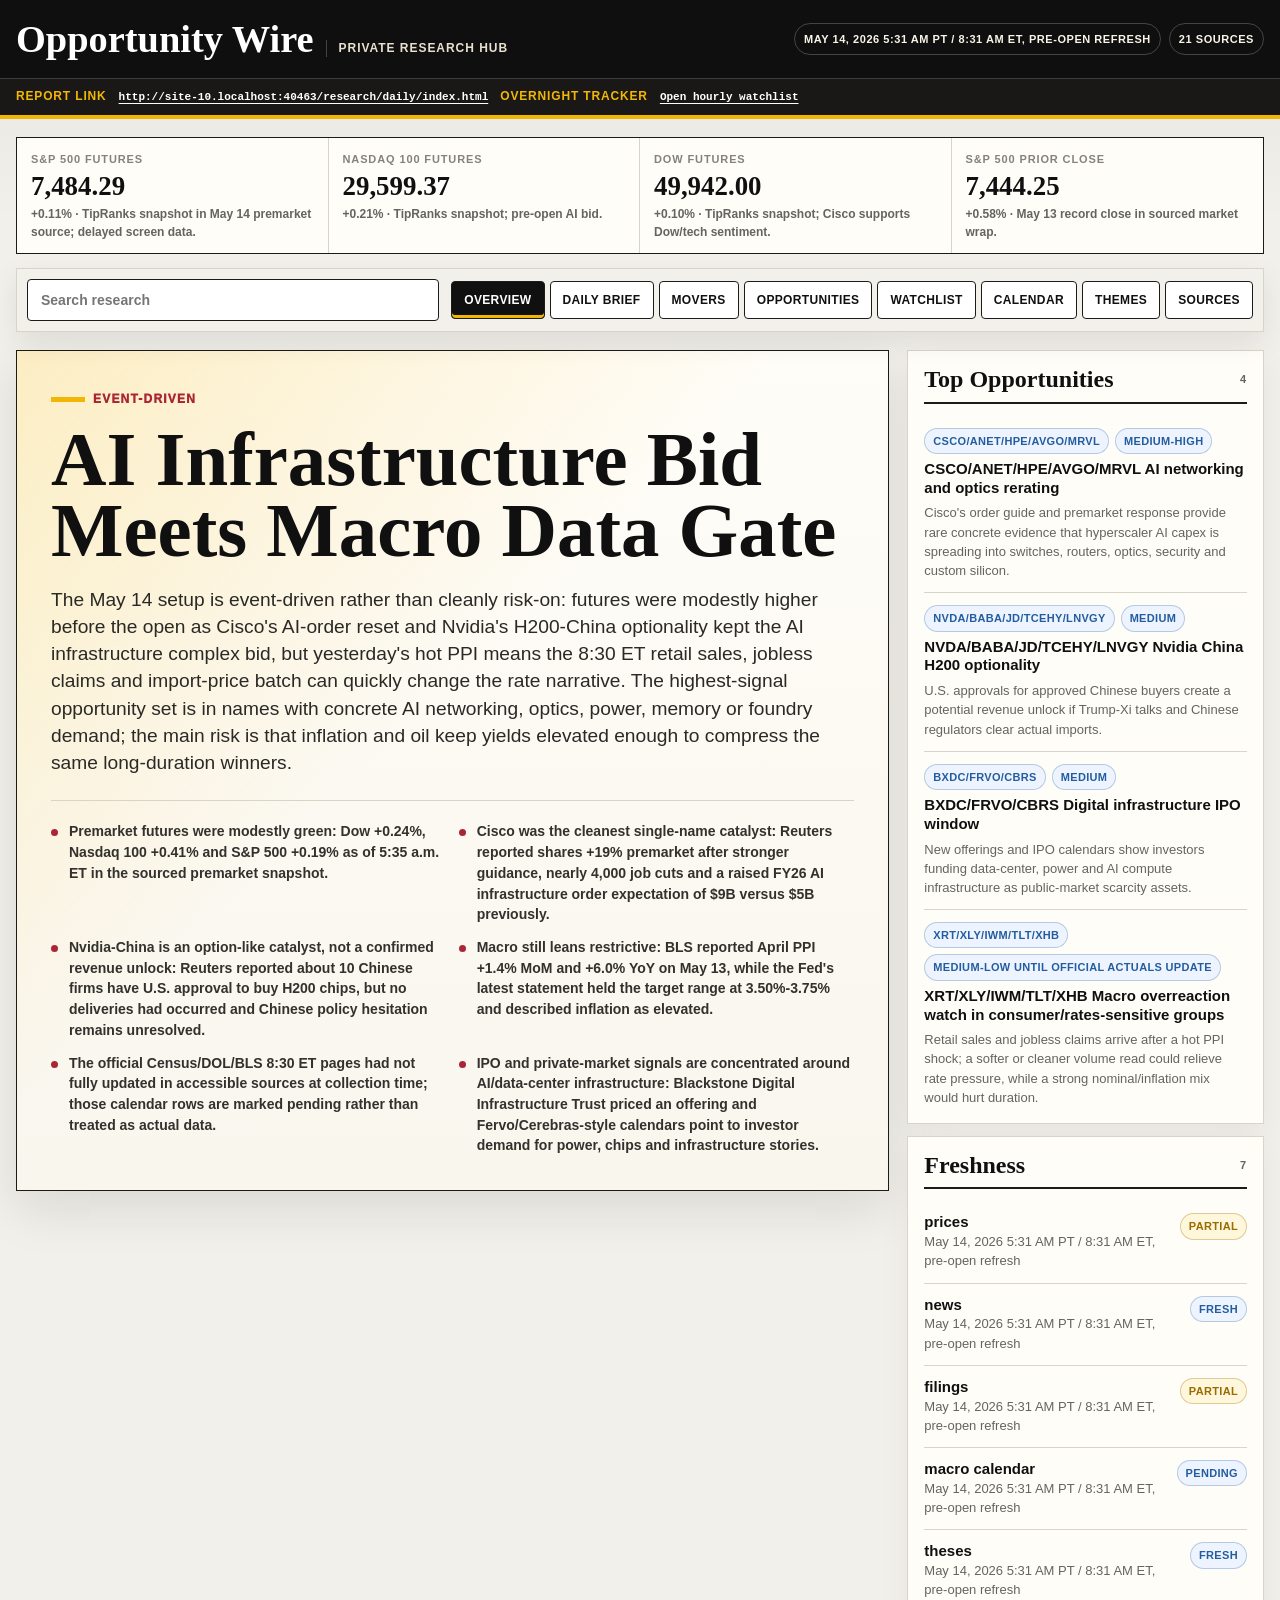
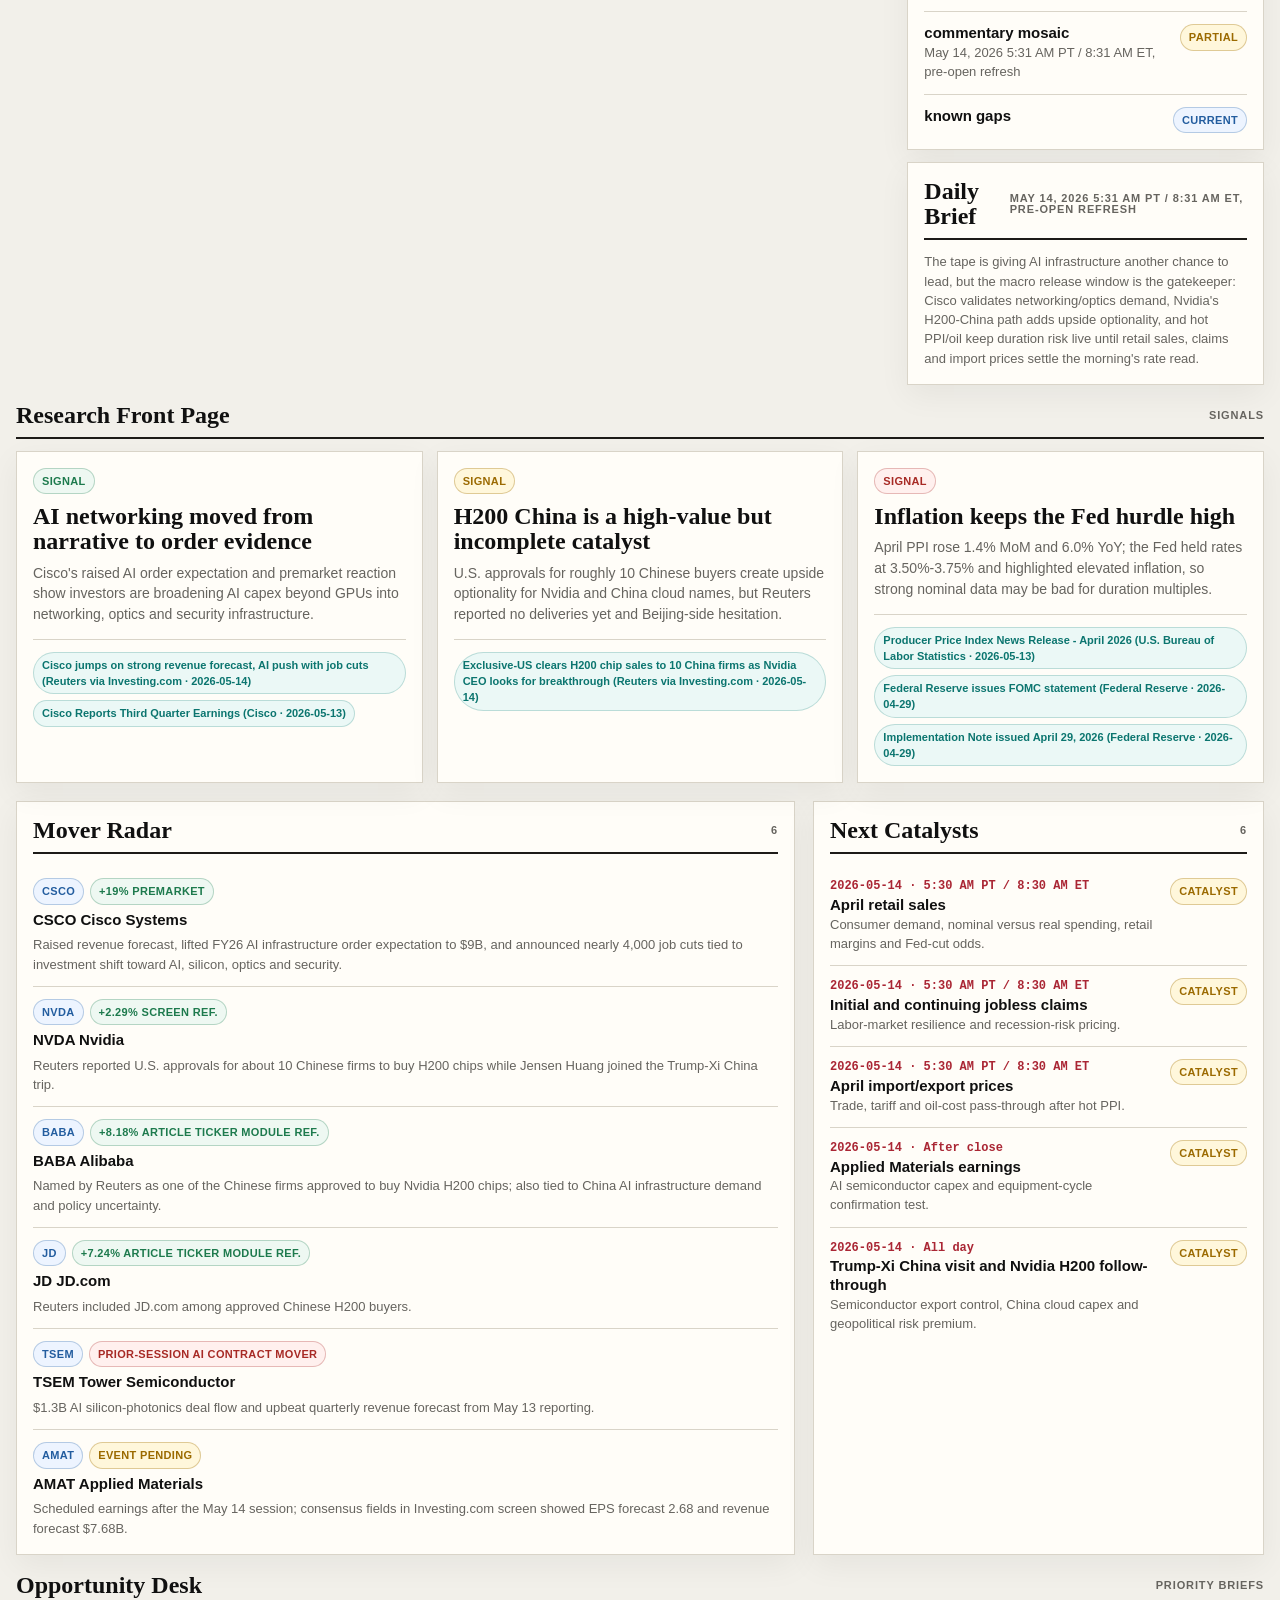
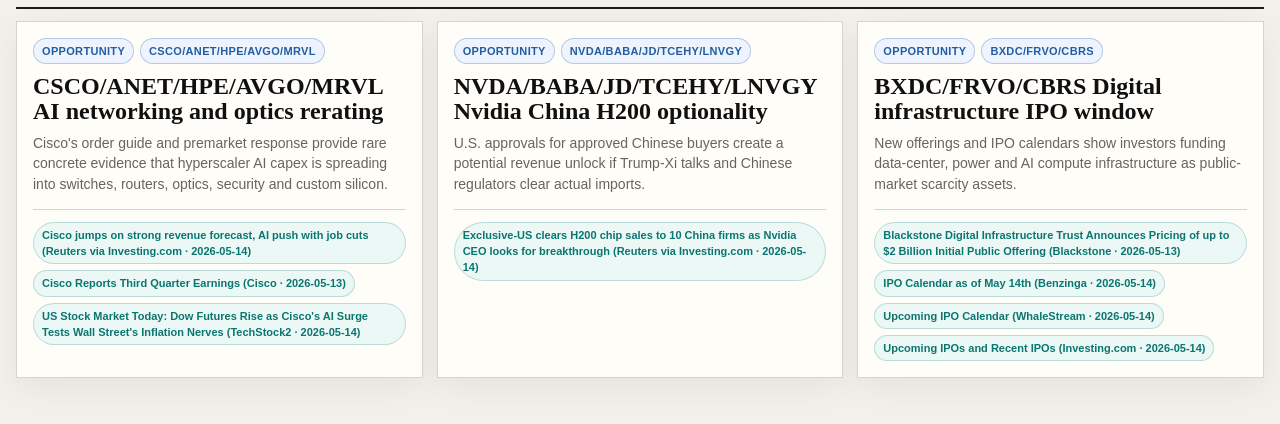
==== commit 07e05f28: "Publish daily market research dashboard - 2026-05-14 10:51 PDT" ====
--- a/research/daily/index.html
+++ b/research/daily/index.html
@@ -2232,6 +2232,8 @@
       <div class="access-inner">
         <span class="access-label">Report link</span>
         <a class="dashboard-link" id="dashboard-link" href="">Open this dashboard</a>
+        <span class="access-label">Overnight tracker</span>
+        <a class="dashboard-link" href="overnight.html">Open hourly watchlist</a>
       </div>
     </div>
   </header>
@@ -2263,12 +2265,13 @@
   <script>
     const data = JSON.parse(document.getElementById("dashboard-data").textContent);
     const tabs = [
-      ["latest", "Latest"],
+      ["latest", "Overview"],
       ["brief", "Daily Brief"],
       ["movers", "Movers"],
       ["opportunities", "Opportunities"],
       ["watchlist", "Watchlist"],
       ["calendar", "Calendar"],
+      ["themes", "Themes"],
       ["sources", "Sources"]
     ];
     const state = { tab: "latest", query: "" };
@@ -2517,6 +2520,11 @@
       return `<section class="news-grid">${cards || empty("No matching watchlist items.")}</section>`;
     }
 
+    function renderThemes() {
+      const cards = entries("themes").map((entry) => renderStoryCard(entry, "Theme")).join("");
+      return `<section class="news-grid">${cards || empty("No matching themes.")}</section>`;
+    }
+
     function renderTimeline(limit = Infinity) {
       const items = entries("calendar").slice(0, limit);
       if (!items.length) return empty("No matching calendar items.");
@@ -2651,6 +2659,7 @@
         opportunities: renderOpportunities,
         watchlist: renderWatchlist,
         calendar: renderCalendar,
+        themes: renderThemes,
         sources: renderSources
       };
       document.getElementById("content").innerHTML = (views[state.tab] || renderLatest)();
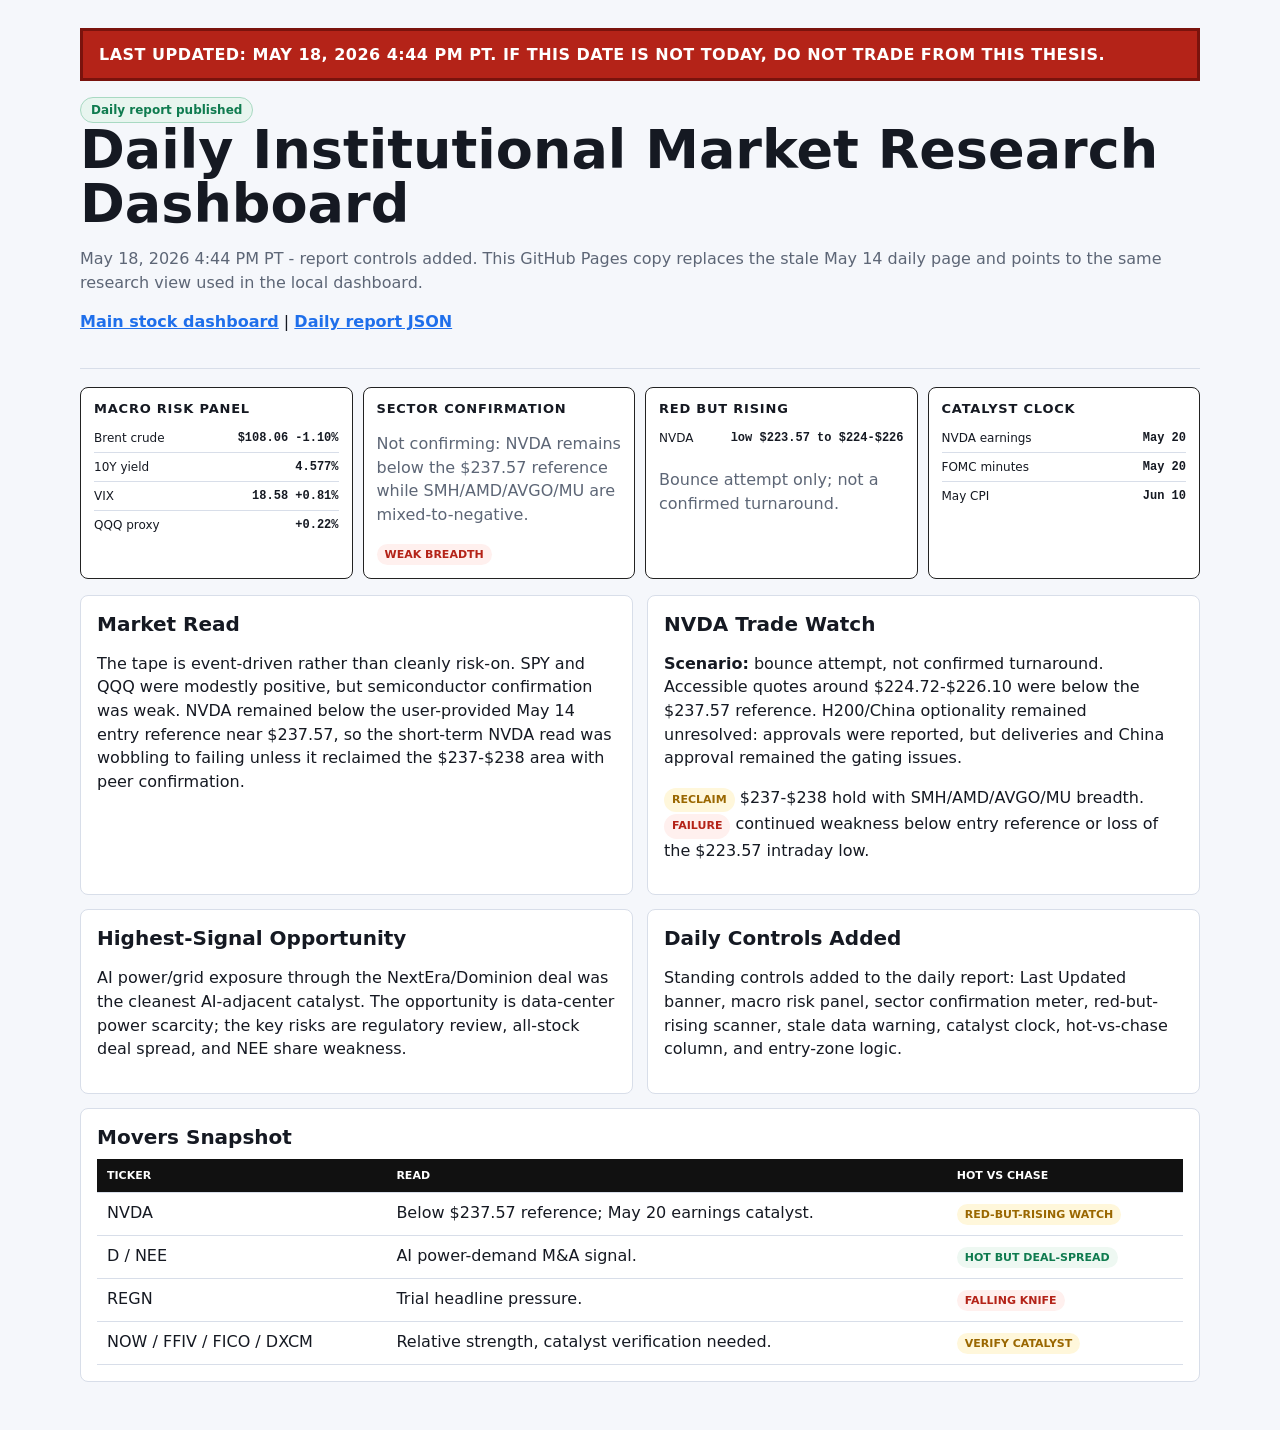
==== commit 474c013b: "Publish May 18 daily research report" ====
--- a/research/daily/index.html
+++ b/research/daily/index.html
@@ -3,2687 +3,87 @@
 <head>
   <meta charset="utf-8">
   <meta name="viewport" content="width=device-width, initial-scale=1">
-  <title>Daily Institutional Market Research Dashboard</title>
+  <title>Daily Investment Research Report - May 18, 2026</title>
   <style>
-    :root {
-      color-scheme: light;
-      --paper: #f2f0ea;
-      --surface: #fffdf8;
-      --ink: #101010;
-      --muted: #66645f;
-      --soft: #85827b;
-      --line: #d9d4c8;
-      --line-strong: #1d1b18;
-      --accent: #f2b705;
-      --accent-2: #aa2634;
-      --teal: #0b756f;
-      --green: #1d7a4d;
-      --red: #a72a25;
-      --amber: #9b6a00;
-      --blue: #235d9f;
-      --shadow: 0 18px 48px rgba(18, 18, 18, 0.10);
-      --serif: Georgia, "Times New Roman", ui-serif, serif;
-      --sans: Aptos, "Helvetica Neue", Arial, ui-sans-serif, system-ui, sans-serif;
-      --mono: "SF Mono", ui-monospace, Menlo, Consolas, monospace;
-    }
-
+    :root { color-scheme: light; --ink:#151922; --muted:#5d6676; --line:#d8dee9; --bg:#f5f7fb; --panel:#fff; --red:#b42318; --green:#0f7b4f; --amber:#9a6700; --blue:#1f6feb; }
     * { box-sizing: border-box; }
-
-    body {
-      margin: 0;
-      background:
-        linear-gradient(180deg, rgba(16, 16, 16, 0.055), transparent 220px),
-        var(--paper);
-      color: var(--ink);
-      font-family: var(--sans);
-      line-height: 1.48;
-    }
-
-    a { color: inherit; text-decoration: none; }
-    a:hover { text-decoration: underline; text-decoration-thickness: 1px; text-underline-offset: 3px; }
-
-    .site-top {
-      background: #0f0f0f;
-      color: #fff;
-      border-bottom: 4px solid var(--accent);
-    }
-
-    .top-inner {
-      width: min(1480px, calc(100vw - 32px));
-      margin: 0 auto;
-      display: grid;
-      grid-template-columns: minmax(0, 1fr) minmax(320px, auto);
-      gap: 20px;
-      align-items: center;
-      min-height: 78px;
-    }
-
-    .brand-row {
-      display: flex;
-      align-items: baseline;
-      gap: 12px;
-      min-width: 0;
-    }
-
-    .brand {
-      font-family: var(--serif);
-      font-size: clamp(30px, 3vw, 44px);
-      font-weight: 900;
-      line-height: 0.95;
-      letter-spacing: 0;
-      white-space: nowrap;
-    }
-
-    .edition {
-      border-left: 1px solid rgba(255,255,255,0.22);
-      padding-left: 12px;
-      color: #e8e1cf;
-      font-size: 12px;
-      font-weight: 800;
-      letter-spacing: 0.08em;
-      text-transform: uppercase;
-    }
-
-    .timestamp {
-      display: flex;
-      flex-wrap: wrap;
-      justify-content: flex-end;
-      gap: 8px;
-      max-width: 620px;
-      font-size: 11px;
-      font-weight: 800;
-      letter-spacing: 0.05em;
-      text-transform: uppercase;
-    }
-
-    .timestamp span {
-      border: 1px solid rgba(255,255,255,0.22);
-      border-radius: 999px;
-      padding: 7px 9px;
-      color: #f8f4e8;
-    }
-
-    .access-strip {
-      border-top: 1px solid rgba(255,255,255,0.16);
-      background: #191816;
-      color: #fff8df;
-    }
-
-    .access-inner {
-      width: min(1480px, calc(100vw - 32px));
-      margin: 0 auto;
-      display: flex;
-      flex-wrap: wrap;
-      gap: 8px 12px;
-      align-items: center;
-      padding: 9px 0;
-      font-size: 12px;
-      font-weight: 800;
-    }
-
-    .access-label {
-      color: var(--accent);
-      letter-spacing: 0.07em;
-      text-transform: uppercase;
-      white-space: nowrap;
-    }
-
-    .dashboard-link {
-      max-width: 100%;
-      overflow-wrap: anywhere;
-      font-family: var(--mono);
-      font-size: 11px;
-      color: #fff;
-      text-decoration: underline;
-      text-decoration-thickness: 1px;
-      text-underline-offset: 3px;
-    }
-
-    .shell {
-      width: min(1480px, calc(100vw - 32px));
-      margin: 0 auto;
-      padding: 18px 0 46px;
-    }
-
-    .market-strip {
-      display: grid;
-      grid-template-columns: repeat(4, minmax(0, 1fr));
-      border: 1px solid var(--line-strong);
-      background: var(--surface);
-    }
-
-    .quote-tile {
-      min-height: 82px;
-      padding: 13px 14px 12px;
-      border-right: 1px solid var(--line);
-    }
-
-    .quote-tile:last-child { border-right: 0; }
-
-    .eyebrow {
-      color: var(--soft);
-      font-size: 11px;
-      font-weight: 900;
-      letter-spacing: 0.08em;
-      text-transform: uppercase;
-    }
-
-    .quote-value {
-      margin-top: 6px;
-      font-family: var(--serif);
-      font-size: clamp(21px, 2.1vw, 31px);
-      font-weight: 900;
-      line-height: 1;
-    }
-
-    .quote-note {
-      margin-top: 6px;
-      color: var(--muted);
-      font-size: 12px;
-      font-weight: 750;
-    }
-
-    .controls {
-      position: sticky;
-      top: 0;
-      z-index: 10;
-      display: grid;
-      grid-template-columns: minmax(260px, 1fr) auto;
-      gap: 12px;
-      align-items: center;
-      margin: 14px 0 18px;
-      padding: 10px;
-      border: 1px solid var(--line);
-      background: rgba(242, 240, 234, 0.92);
-      backdrop-filter: blur(16px);
-      box-shadow: 0 10px 28px rgba(17, 17, 17, 0.08);
-    }
-
-    .search {
-      width: 100%;
-      height: 42px;
-      border: 1px solid var(--line-strong);
-      border-radius: 4px;
-      background: #fff;
-      color: var(--ink);
-      padding: 0 13px;
-      font: 650 14px var(--sans);
-      outline: none;
-    }
-
-    .search:focus { border-color: var(--accent-2); box-shadow: 0 0 0 3px rgba(170, 38, 52, 0.12); }
-
-    .tabs {
-      display: flex;
-      flex-wrap: wrap;
-      justify-content: flex-end;
-      gap: 5px;
-    }
-
-    .tab {
-      height: 38px;
-      border: 1px solid var(--line-strong);
-      border-radius: 4px;
-      background: #fff;
-      color: var(--ink);
-      padding: 0 12px;
-      font: 850 12px var(--sans);
-      letter-spacing: 0.03em;
-      text-transform: uppercase;
-      cursor: pointer;
-    }
-
-    .tab.active {
-      background: var(--ink);
-      color: #fff;
-      box-shadow: inset 0 -3px 0 var(--accent);
-    }
-
-    .front-grid {
-      display: grid;
-      grid-template-columns: minmax(0, 1.42fr) minmax(330px, 0.58fr);
-      gap: 18px;
-      align-items: start;
-    }
-
-    .lead-story {
-      min-height: 430px;
-      background:
-        linear-gradient(135deg, rgba(242, 183, 5, 0.22), transparent 45%),
-        linear-gradient(180deg, #fffdf8, #f9f6ee);
-      border: 1px solid var(--line-strong);
-      box-shadow: var(--shadow);
-      padding: clamp(22px, 3vw, 34px);
-    }
-
-    .lead-kicker {
-      display: inline-flex;
-      align-items: center;
-      gap: 8px;
-      color: var(--accent-2);
-      font-size: 12px;
-      font-weight: 950;
-      letter-spacing: 0.1em;
-      text-transform: uppercase;
-    }
-
-    .lead-kicker::before {
-      content: "";
-      width: 34px;
-      height: 5px;
-      background: var(--accent);
-      display: inline-block;
-    }
-
-    .lead-title {
-      margin: 16px 0 12px;
-      max-width: 950px;
-      font-family: var(--serif);
-      font-size: clamp(38px, 6vw, 78px);
-      font-weight: 900;
-      line-height: 0.92;
-      letter-spacing: 0;
-    }
-
-    .lead-summary {
-      max-width: 850px;
-      color: #2a2926;
-      font-size: clamp(17px, 1.5vw, 22px);
-      line-height: 1.42;
-    }
-
-    .lead-points {
-      display: grid;
-      grid-template-columns: repeat(2, minmax(0, 1fr));
-      gap: 12px;
-      margin-top: 24px;
-      padding-top: 20px;
-      border-top: 1px solid var(--line);
-    }
-
-    .lead-point {
-      position: relative;
-      padding-left: 18px;
-      color: #33312d;
-      font-size: 14px;
-      font-weight: 650;
-    }
-
-    .lead-point::before {
-      content: "";
-      position: absolute;
-      left: 0;
-      top: 8px;
-      width: 7px;
-      height: 7px;
-      background: var(--accent-2);
-      border-radius: 50%;
-    }
-
-    .right-rail {
-      display: grid;
-      gap: 12px;
-    }
-
-    .rail-card, .panel, .story-card, .table-wrap {
-      background: var(--surface);
-      border: 1px solid var(--line);
-      box-shadow: 0 10px 30px rgba(17, 17, 17, 0.055);
-    }
-
-    .rail-card, .panel { padding: 16px; }
-
-    .section-title {
-      display: flex;
-      align-items: center;
-      justify-content: space-between;
-      gap: 12px;
-      margin: 0 0 12px;
-      padding-bottom: 9px;
-      border-bottom: 2px solid var(--line-strong);
-      font-family: var(--serif);
-      font-size: 24px;
-      line-height: 1.05;
-    }
-
-    .mini-count {
-      font-family: var(--sans);
-      color: var(--muted);
-      font-size: 11px;
-      font-weight: 900;
-      letter-spacing: 0.08em;
-      text-transform: uppercase;
-    }
-
-    .news-list {
-      display: grid;
-      gap: 0;
-    }
-
-    .list-item {
-      display: grid;
-      gap: 6px;
-      padding: 12px 0;
-      border-bottom: 1px solid var(--line);
-      cursor: pointer;
-    }
-
-    .list-item:last-child { border-bottom: 0; padding-bottom: 0; }
-    .list-item:hover .item-title { color: var(--accent-2); }
-
-    .item-title {
-      margin: 0;
-      font-size: 15px;
-      font-weight: 900;
-      line-height: 1.25;
-    }
-
-    .item-desc {
-      margin: 0;
-      color: var(--muted);
-      font-size: 13px;
-    }
-
-    .meta-row, .tag-row, .source-row {
-      display: flex;
-      flex-wrap: wrap;
-      gap: 6px;
-      align-items: center;
-    }
-
-    .pill, .tag, .source {
-      display: inline-flex;
-      align-items: center;
-      min-height: 24px;
-      border-radius: 999px;
-      padding: 4px 8px;
-      font-size: 11px;
-      font-weight: 900;
-      letter-spacing: 0.03em;
-      text-transform: uppercase;
-    }
-
-    .pill {
-      border: 1px solid var(--line);
-      background: #fff;
-      color: var(--muted);
-    }
-
-    .pill.positive { color: var(--green); border-color: rgba(29, 122, 77, 0.28); background: #eef8f2; }
-    .pill.negative { color: var(--red); border-color: rgba(167, 42, 37, 0.28); background: #fff0ee; }
-    .pill.watch { color: var(--amber); border-color: rgba(155, 106, 0, 0.32); background: #fff7db; }
-    .pill.neutral { color: var(--blue); border-color: rgba(35, 93, 159, 0.28); background: #edf4ff; }
-
-    .tag {
-      border: 1px solid var(--line);
-      background: #f5f2e9;
-      color: #5c5750;
-    }
-
-    .source {
-      border: 1px solid rgba(11, 117, 111, 0.22);
-      background: #ebf8f6;
-      color: var(--teal);
-      text-transform: none;
-      letter-spacing: 0;
-    }
-
-    .content-stack {
-      display: grid;
-      gap: 18px;
-      margin-top: 18px;
-    }
-
-    .news-grid {
-      display: grid;
-      grid-template-columns: repeat(3, minmax(0, 1fr));
-      gap: 14px;
-    }
-
-    .story-card {
-      position: relative;
-      min-height: 210px;
-      padding: 16px;
-      cursor: pointer;
-      transition: transform 160ms ease, box-shadow 160ms ease, border-color 160ms ease;
-    }
-
-    .story-card::before {
-      content: "";
-      position: absolute;
-      inset: 0 auto 0 0;
-      width: 4px;
-      background: var(--accent);
-      opacity: 0;
-      transition: opacity 160ms ease;
-    }
-
-    .story-card:hover {
-      transform: translateY(-2px);
-      border-color: var(--line-strong);
-      box-shadow: var(--shadow);
-    }
-
-    .story-card:hover::before { opacity: 1; }
-
-    .story-card h3 {
-      margin: 10px 0 8px;
-      font-family: var(--serif);
-      font-size: 24px;
-      line-height: 1.05;
-      letter-spacing: 0;
-    }
-
-    .story-card p {
-      margin: 0;
-      color: var(--muted);
-      font-size: 14px;
-    }
-
-    .story-footer {
-      margin-top: 14px;
-      padding-top: 12px;
-      border-top: 1px solid var(--line);
-    }
-
-    .memo-shell {
-      display: grid;
-      grid-template-columns: minmax(0, 1.1fr) minmax(320px, 0.55fr);
-      gap: 18px;
-      align-items: start;
-    }
-
-    .memo-article {
-      background: var(--surface);
-      border: 1px solid var(--line-strong);
-      box-shadow: var(--shadow);
-      padding: clamp(20px, 3vw, 34px);
-    }
-
-    .memo-title {
-      margin: 8px 0 10px;
-      font-family: var(--serif);
-      font-size: clamp(34px, 5vw, 64px);
-      line-height: 0.98;
-      letter-spacing: 0;
-    }
-
-    .memo-summary {
-      margin: 0 0 18px;
-      color: #2a2926;
-      font-size: clamp(17px, 1.5vw, 21px);
-      line-height: 1.45;
-    }
-
-    .memo-section {
-      border-top: 1px solid var(--line);
-      padding-top: 16px;
-      margin-top: 16px;
-    }
-
-    .memo-section h3 {
-      margin: 0 0 8px;
-      font-family: var(--serif);
-      font-size: 25px;
-      line-height: 1.05;
-    }
-
-    .memo-section p {
-      margin: 0;
-      color: var(--muted);
-    }
-
-    .memo-link {
-      display: inline-flex;
-      align-items: center;
-      min-height: 34px;
-      margin-top: 14px;
-      border: 1px solid var(--line-strong);
-      border-radius: 4px;
-      padding: 0 12px;
-      background: #111;
-      color: #fff;
-      font-size: 12px;
-      font-weight: 900;
-      letter-spacing: 0.04em;
-      text-transform: uppercase;
-    }
-
-    .two-column {
-      display: grid;
-      grid-template-columns: minmax(0, 0.95fr) minmax(320px, 0.55fr);
-      gap: 18px;
-    }
-
-    .freshness-row, .timeline-row {
-      display: grid;
-      grid-template-columns: 1fr auto;
-      gap: 12px;
-      align-items: start;
-      padding: 12px 0;
-      border-bottom: 1px solid var(--line);
-    }
-
-    .freshness-row:last-child, .timeline-row:last-child { border-bottom: 0; padding-bottom: 0; }
-
-    .timeline-date {
-      color: var(--accent-2);
-      font-family: var(--mono);
-      font-size: 12px;
-      font-weight: 900;
-    }
-
-    .table-wrap {
-      overflow: auto;
-      border-color: var(--line-strong);
-    }
-
-    table {
-      width: 100%;
-      min-width: 920px;
-      border-collapse: collapse;
-      background: var(--surface);
-    }
-
-    th, td {
-      padding: 13px 14px;
-      border-bottom: 1px solid var(--line);
-      text-align: left;
-      vertical-align: top;
-    }
-
-    th {
-      background: #111;
-      color: #fff;
-      font-size: 11px;
-      font-weight: 900;
-      letter-spacing: 0.07em;
-      text-transform: uppercase;
-      position: sticky;
-      top: 0;
-    }
-
-    tbody tr { cursor: pointer; }
-    tbody tr:hover { background: #fff7df; }
-    tr:last-child td { border-bottom: 0; }
-
-    .ticker {
-      font-family: var(--mono);
-      font-weight: 950;
-      letter-spacing: 0.02em;
-    }
-
-    .move {
-      font-family: var(--serif);
-      font-size: 23px;
-      font-weight: 900;
-      white-space: nowrap;
-    }
-
-    .split {
-      display: grid;
-      grid-template-columns: 1fr 1fr;
-      gap: 12px;
-      margin-top: 12px;
-    }
-
-    .mini {
-      background: #f8f5ec;
-      border: 1px solid var(--line);
-      padding: 12px;
-    }
-
-    .mini strong {
-      display: block;
-      margin-bottom: 7px;
-      color: var(--ink);
-    }
-
-    ul.clean {
-      margin: 8px 0 0;
-      padding-left: 18px;
-    }
-
-    .empty {
-      padding: 28px;
-      border: 1px dashed var(--line);
-      color: var(--muted);
-      background: rgba(255, 255, 255, 0.5);
-      text-align: center;
-    }
-
-    .reader-overlay {
-      position: fixed;
-      inset: 0;
-      z-index: 30;
-      display: none;
-      background: rgba(13, 13, 13, 0.56);
-      padding: 24px;
-      overflow: auto;
-    }
-
-    .reader-overlay.open {
-      display: block;
-    }
-
-    .reader-panel {
-      width: min(980px, 100%);
-      margin: 0 auto;
-      background: var(--surface);
-      border: 1px solid var(--line-strong);
-      box-shadow: 0 30px 100px rgba(0,0,0,0.34);
-    }
-
-    .reader-header {
-      display: grid;
-      grid-template-columns: 1fr auto;
-      gap: 16px;
-      align-items: start;
-      padding: 22px;
-      border-bottom: 4px solid var(--accent);
-      background: #111;
-      color: #fff;
-    }
-
-    .reader-header h2 {
-      margin: 8px 0 0;
-      font-family: var(--serif);
-      font-size: clamp(30px, 5vw, 56px);
-      line-height: 0.98;
-      letter-spacing: 0;
-    }
-
-    .close-reader {
-      width: 38px;
-      height: 38px;
-      border: 1px solid rgba(255,255,255,0.35);
-      background: transparent;
-      color: #fff;
-      font-size: 24px;
-      cursor: pointer;
-    }
-
-    .reader-body {
-      padding: 22px;
-      display: grid;
-      gap: 16px;
-    }
-
-    .reader-lede {
-      color: #292824;
-      font-size: 18px;
-      line-height: 1.55;
-    }
-
-    .reader-section {
-      border-top: 1px solid var(--line);
-      padding-top: 14px;
-    }
-
-    .reader-section h3 {
-      margin: 0 0 8px;
-      font-size: 13px;
-      font-weight: 950;
-      letter-spacing: 0.08em;
-      text-transform: uppercase;
-    }
-
-    body.modal-open { overflow: hidden; }
-
-    @media (max-width: 1100px) {
-      .front-grid, .memo-shell, .two-column { grid-template-columns: 1fr; }
-      .news-grid { grid-template-columns: repeat(2, minmax(0, 1fr)); }
-      .market-strip { grid-template-columns: repeat(2, minmax(0, 1fr)); }
-      .quote-tile:nth-child(2) { border-right: 0; }
-      .quote-tile:nth-child(-n+2) { border-bottom: 1px solid var(--line); }
-    }
-
-    @media (max-width: 760px) {
-      .top-inner, .controls { grid-template-columns: 1fr; }
-      .timestamp, .tabs { justify-content: flex-start; }
-      .brand { white-space: normal; }
-      .edition { display: none; }
-      .lead-points, .news-grid, .market-strip, .split { grid-template-columns: 1fr; }
-      .quote-tile { border-right: 0; border-bottom: 1px solid var(--line); }
-      .quote-tile:last-child { border-bottom: 0; }
-      .shell, .top-inner, .access-inner { width: min(100vw - 20px, 720px); }
-      .reader-overlay { padding: 10px; }
-      .reader-header, .reader-body { padding: 16px; }
-    }
+    body { margin:0; font-family: Inter, ui-sans-serif, system-ui, -apple-system, BlinkMacSystemFont, "Segoe UI", sans-serif; background:var(--bg); color:var(--ink); }
+    main { width:min(1120px, calc(100vw - 32px)); margin:0 auto; padding:28px 0 48px; }
+    header { border-bottom:1px solid var(--line); padding-bottom:18px; margin-bottom:18px; }
+    h1 { margin:0 0 8px; font-size:clamp(30px, 5vw, 54px); letter-spacing:0; line-height:1; }
+    h2 { margin:0 0 10px; font-size:20px; }
+    p { line-height:1.48; }
+    .banner { background:var(--red); color:#fff; border:3px solid #7a130d; padding:14px 16px; margin:0 0 16px; font-weight:900; text-transform:uppercase; letter-spacing:.03em; }
+    .ok { background:#e8f5ef; color:var(--green); border:1px solid #a8d9c2; border-radius:999px; padding:5px 10px; font-size:12px; font-weight:850; display:inline-flex; width:fit-content; }
+    .grid { display:grid; grid-template-columns:repeat(2, minmax(0,1fr)); gap:14px; }
+    .card { background:var(--panel); border:1px solid var(--line); border-radius:8px; padding:16px; }
+    .controls { display:grid; grid-template-columns:repeat(4, minmax(0,1fr)); gap:10px; margin:16px 0; }
+    .control { min-height:140px; background:var(--panel); border:1px solid #222; border-radius:8px; padding:13px; }
+    .control h3 { margin:0 0 8px; font-size:13px; text-transform:uppercase; letter-spacing:.06em; }
+    .metric { display:grid; grid-template-columns:1fr auto; gap:8px; border-top:1px solid var(--line); padding:7px 0; font-size:12px; }
+    .metric:first-of-type { border-top:0; }
+    .metric b { font-family: ui-monospace, SFMono-Regular, Menlo, Consolas, monospace; }
+    .pill { display:inline-flex; border-radius:999px; padding:4px 8px; font-size:11px; font-weight:900; background:#edf4ff; color:var(--blue); text-transform:uppercase; }
+    .pill.risk { background:#fff0ee; color:var(--red); }
+    .pill.watch { background:#fff7db; color:var(--amber); }
+    .pill.good { background:#eef8f2; color:var(--green); }
+    table { width:100%; border-collapse:collapse; background:#fff; }
+    th, td { padding:10px; border-bottom:1px solid var(--line); text-align:left; vertical-align:top; }
+    th { background:#111; color:#fff; font-size:11px; text-transform:uppercase; }
+    a { color:var(--blue); font-weight:800; }
+    .muted { color:var(--muted); }
+    @media (max-width: 850px) { .grid, .controls { grid-template-columns:1fr; } }
   </style>
 </head>
 <body>
-  <script id="dashboard-data" type="application/json">{
-  "title": "Daily Institutional Market Research Dashboard",
-  "generated_at": "2026-05-14T05:31:45-07:00",
-  "as_of": "May 14, 2026 5:31 AM PT / 8:31 AM ET, pre-open refresh",
-  "market_read": {
-    "stance": "event-driven",
-    "headline": "AI Infrastructure Bid Meets Macro Data Gate",
-    "summary": "The May 14 setup is event-driven rather than cleanly risk-on: futures were modestly higher before the open as Cisco's AI-order reset and Nvidia's H200-China optionality kept the AI infrastructure complex bid, but yesterday's hot PPI means the 8:30 ET retail sales, jobless claims and import-price batch can quickly change the rate narrative. The highest-signal opportunity set is in names with concrete AI networking, optics, power, memory or foundry demand; the main risk is that inflation and oil keep yields elevated enough to compress the same long-duration winners.",
-    "key_points": [
-      "Premarket futures were modestly green: Dow +0.24%, Nasdaq 100 +0.41% and S&P 500 +0.19% as of 5:35 a.m. ET in the sourced premarket snapshot.",
-      "Cisco was the cleanest single-name catalyst: Reuters reported shares +19% premarket after stronger guidance, nearly 4,000 job cuts and a raised FY26 AI infrastructure order expectation of $9B versus $5B previously.",
-      "Nvidia-China is an option-like catalyst, not a confirmed revenue unlock: Reuters reported about 10 Chinese firms have U.S. approval to buy H200 chips, but no deliveries had occurred and Chinese policy hesitation remains unresolved.",
-      "Macro still leans restrictive: BLS reported April PPI +1.4% MoM and +6.0% YoY on May 13, while the Fed's latest statement held the target range at 3.50%-3.75% and described inflation as elevated.",
-      "The official Census/DOL/BLS 8:30 ET pages had not fully updated in accessible sources at collection time; those calendar rows are marked pending rather than treated as actual data.",
-      "IPO and private-market signals are concentrated around AI/data-center infrastructure: Blackstone Digital Infrastructure Trust priced an offering and Fervo/Cerebras-style calendars point to investor demand for power, chips and infrastructure stories."
-    ],
-    "what_changed_since_prior_snapshot": [
-      "The dashboard shifted from May 13 post-close confirmation of hot PPI to May 14 pre-open monitoring of the next consumer/labor/import-price data gate.",
-      "Cisco's after-hours earnings catalyst became the top premarket mover and a broader read-through for AI networking, optics, Arista/HPE and data-center capex suppliers.",
-      "Nvidia H200 China optionality moved from trip speculation to a more specific Reuters report on approved buyers, while still lacking deliveries or revenue recognition.",
-      "BXDC was added to the watchlist as a fresh digital-infrastructure IPO/pricing signal tied to data-center capital formation.",
-      "Retail sales, jobless claims and import/export price actuals remain unresolved in accessible official pages and are badged as pending/stale."
-    ],
-    "research_frame": "Investment research and scenario analysis for learning and decision support only; not personalized financial advice."
-  },
-  "daily_memo": {
-    "title": "May 14 Premarket Research Brief",
-    "as_of": "May 14, 2026 5:31 AM PT / 8:31 AM ET, pre-open refresh",
-    "summary": "The tape is giving AI infrastructure another chance to lead, but the macro release window is the gatekeeper: Cisco validates networking/optics demand, Nvidia's H200-China path adds upside optionality, and hot PPI/oil keep duration risk live until retail sales, claims and import prices settle the morning's rate read.",
-    "doc_url": "",
-    "sections": [
-      {
-        "heading": "Banker read",
-        "tone": "macro",
-        "body": "The market is not buying generic growth today; it is paying for evidence. Cisco's $9B AI-order guide and restructuring are concrete, Nvidia's H200 headline is valuable but still conditional, and the retail/labor/import-price batch will decide whether higher earnings confidence can offset a higher discount rate.",
-        "sources": [
-          {
-            "title": "US Stock Market Today: Dow Futures Rise as Cisco's AI Surge Tests Wall Street's Inflation Nerves",
-            "url": "https://ts2.tech/en/us-stock-market-today-dow-futures-rise-as-ciscos-ai-surge-tests-wall-streets-inflation-nerves/",
-            "publisher": "TechStock2",
-            "date": "2026-05-14",
-            "note": "Premarket futures snapshot, Cisco move, retail-sales/jobless-claims calendar, oil/rates framing, and source-linked Reuters/AP references."
-          },
-          {
-            "title": "Cisco jumps on strong revenue forecast, AI push with job cuts",
-            "url": "https://www.investing.com/news/stock-market-news/cisco-jumps-on-strong-revenue-forecast-ai-push-with-job-cuts-4687476",
-            "publisher": "Reuters via Investing.com",
-            "date": "2026-05-14",
-            "note": "Cisco premarket move, AI order expectations, restructuring cost, peer valuation context and Melius commentary."
-          },
-          {
-            "title": "Exclusive-US clears H200 chip sales to 10 China firms as Nvidia CEO looks for breakthrough",
-            "url": "https://www.investing.com/news/stock-market-news/exclusiveus-clears-h200-chip-sales-to-10-china-firms-as-nvidia-ceo-looks-for-breakthrough-4687123",
-            "publisher": "Reuters via Investing.com",
-            "date": "2026-05-14",
-            "note": "U.S. approvals for roughly 10 Chinese H200 buyers, no deliveries yet, China hesitation and license constraints."
-          },
-          {
-            "title": "Producer Price Index News Release - April 2026",
-            "url": "https://www.bls.gov/news.release/archives/ppi_05132026.htm",
-            "publisher": "U.S. Bureau of Labor Statistics",
-            "date": "2026-05-13",
-            "note": "Primary source for April final-demand PPI +1.4% MoM, +6.0% YoY and core PPI ex food/energy/trade +0.6%."
-          }
-        ]
-      },
-      {
-        "heading": "Opportunity lane",
-        "tone": "opportunity",
-        "bullets": [
-          "AI infrastructure with real orders and bottleneck exposure: networking, optics, memory, foundry/silicon photonics, power and data-center financing.",
-          "Cisco's move supports a broader read-through to Arista, HPE, Broadcom/Marvell-style custom silicon and optics, and capex-enabler names, but valuation spread matters.",
-          "BXDC and Fervo/Cerebras calendar chatter show public-market demand for data-center capital formation and AI power availability."
-        ],
-        "sources": [
-          {
-            "title": "Cisco jumps on strong revenue forecast, AI push with job cuts",
-            "url": "https://www.investing.com/news/stock-market-news/cisco-jumps-on-strong-revenue-forecast-ai-push-with-job-cuts-4687476",
-            "publisher": "Reuters via Investing.com",
-            "date": "2026-05-14",
-            "note": "Cisco premarket move, AI order expectations, restructuring cost, peer valuation context and Melius commentary."
-          },
-          {
-            "title": "Tower Semi forecasts upbeat quarterly revenue, signs $1.3 billion in AI chip deals",
-            "url": "https://m.investing.com/news/stock-market-news/tower-semi-forecasts-upbeat-quarterly-revenue-signs-13-billion-in-ai-chip-deals-4684382?ampMode=1",
-            "publisher": "Reuters via Investing.com",
-            "date": "2026-05-13",
-            "note": "AI silicon-photonics contract and Q2 revenue read-through from prior session."
-          },
-          {
-            "title": "Blackstone Digital Infrastructure Trust Announces Pricing of up to $2 Billion Initial Public Offering",
-            "url": "https://www.blackstone.com/news/press/blackstone-digital-infrastructure-trust-announces-pricing-of-up-to-2-billion-initial-public-offering/",
-            "publisher": "Blackstone",
-            "date": "2026-05-13",
-            "note": "Primary source for BXDC pricing, effective registration statement and digital-infrastructure REIT positioning."
-          },
-          {
-            "title": "Upcoming IPO Calendar",
-            "url": "https://www.whalestream.com/market-data/ipo-calendar",
-            "publisher": "WhaleStream",
-            "date": "2026-05-14",
-            "note": "Calendar context for Fervo Energy, EagleRock Land and Cerebras dates/ranges; secondary screen, not primary SEC validation."
-          }
-        ]
-      },
-      {
-        "heading": "Risk lane",
-        "tone": "risk",
-        "bullets": [
-          "PPI was hot enough to keep the Fed on hold; a strong nominal retail-sales print may be ambiguous if it looks inflation-driven rather than volume-driven.",
-          "Nvidia H200-China upside depends on deliveries and policy clearance from both sides; approved buyers alone are not revenue.",
-          "Premarket mover screens had delayed or blank fields for several names, so individual live prices are lower confidence until the open confirms them."
-        ],
-        "sources": [
-          {
-            "title": "Producer Price Index News Release - April 2026",
-            "url": "https://www.bls.gov/news.release/archives/ppi_05132026.htm",
-            "publisher": "U.S. Bureau of Labor Statistics",
-            "date": "2026-05-13",
-            "note": "Primary source for April final-demand PPI +1.4% MoM, +6.0% YoY and core PPI ex food/energy/trade +0.6%."
-          },
-          {
-            "title": "Federal Reserve issues FOMC statement",
-            "url": "https://www.federalreserve.gov/newsevents/pressreleases/monetary20260429a.htm",
-            "publisher": "Federal Reserve",
-            "date": "2026-04-29",
-            "note": "Primary source for the 3.50%-3.75% target range, elevated inflation language and split vote."
-          },
-          {
-            "title": "Exclusive-US clears H200 chip sales to 10 China firms as Nvidia CEO looks for breakthrough",
-            "url": "https://www.investing.com/news/stock-market-news/exclusiveus-clears-h200-chip-sales-to-10-china-firms-as-nvidia-ceo-looks-for-breakthrough-4687123",
-            "publisher": "Reuters via Investing.com",
-            "date": "2026-05-14",
-            "note": "U.S. approvals for roughly 10 Chinese H200 buyers, no deliveries yet, China hesitation and license constraints."
-          },
-          {
-            "title": "Pre-market Movers",
-            "url": "https://www.investing.com/equities/pre-market",
-            "publisher": "Investing.com",
-            "date": "2026-05-14",
-            "note": "Premarket screen and calendar snapshot; some individual premarket tables had zero or delayed values, so used only as lower-confidence screen context."
-          }
-        ]
-      }
-    ],
-    "recommendations": [
-      {
-        "label": "Prioritize confirmed AI order flow",
-        "tone": "opportunity",
-        "summary": "Screen for orders, backlog, capex visibility and bottleneck exposure before chasing sympathy moves.",
-        "tickers": [
-          "CSCO",
-          "ANET",
-          "HPE",
-          "NVDA",
-          "TSEM",
-          "AMAT",
-          "AVGO",
-          "MRVL"
-        ],
-        "sources": [
-          {
-            "title": "Cisco jumps on strong revenue forecast, AI push with job cuts",
-            "url": "https://www.investing.com/news/stock-market-news/cisco-jumps-on-strong-revenue-forecast-ai-push-with-job-cuts-4687476",
-            "publisher": "Reuters via Investing.com",
-            "date": "2026-05-14",
-            "note": "Cisco premarket move, AI order expectations, restructuring cost, peer valuation context and Melius commentary."
-          },
-          {
-            "title": "Cisco Reports Third Quarter Earnings",
-            "url": "https://newsroom.cisco.com/content/r/newsroom/en/us/a/y2026/m05/cisco-reports-third-quarter-earnings.html",
-            "publisher": "Cisco",
-            "date": "2026-05-13",
-            "note": "Primary source for fiscal Q3 revenue/EPS, guidance raise, AI infrastructure order guidance and restructuring disclosure."
-          },
-          {
-            "title": "Tower Semi forecasts upbeat quarterly revenue, signs $1.3 billion in AI chip deals",
-            "url": "https://m.investing.com/news/stock-market-news/tower-semi-forecasts-upbeat-quarterly-revenue-signs-13-billion-in-ai-chip-deals-4684382?ampMode=1",
-            "publisher": "Reuters via Investing.com",
-            "date": "2026-05-13",
-            "note": "AI silicon-photonics contract and Q2 revenue read-through from prior session."
-          },
-          {
-            "title": "Exclusive-US clears H200 chip sales to 10 China firms as Nvidia CEO looks for breakthrough",
-            "url": "https://www.investing.com/news/stock-market-news/exclusiveus-clears-h200-chip-sales-to-10-china-firms-as-nvidia-ceo-looks-for-breakthrough-4687123",
-            "publisher": "Reuters via Investing.com",
-            "date": "2026-05-14",
-            "note": "U.S. approvals for roughly 10 Chinese H200 buyers, no deliveries yet, China hesitation and license constraints."
-          }
-        ]
-      },
-      {
-        "label": "Treat H200 China as conditional upside",
-        "tone": "watch",
-        "summary": "Approved customers are useful, but deliveries, Chinese permission and U.S. conditions are the real catalysts.",
-        "tickers": [
-          "NVDA",
-          "BABA",
-          "JD",
-          "TCEHY",
-          "LNVGY",
-          "FXCOF"
-        ],
-        "sources": [
-          {
-            "title": "Exclusive-US clears H200 chip sales to 10 China firms as Nvidia CEO looks for breakthrough",
-            "url": "https://www.investing.com/news/stock-market-news/exclusiveus-clears-h200-chip-sales-to-10-china-firms-as-nvidia-ceo-looks-for-breakthrough-4687123",
-            "publisher": "Reuters via Investing.com",
-            "date": "2026-05-14",
-            "note": "U.S. approvals for roughly 10 Chinese H200 buyers, no deliveries yet, China hesitation and license constraints."
-          }
-        ]
-      },
-      {
-        "label": "Respect the macro gate",
-        "tone": "risk",
-        "summary": "Hot PPI plus oil makes retail sales/import prices a rates test, not just a growth test.",
-        "tickers": [
-          "TLT",
-          "QQQ",
-          "IWM",
-          "XLY",
-          "XRT",
-          "XLE"
-        ],
-        "sources": [
-          {
-            "title": "Producer Price Index News Release - April 2026",
-            "url": "https://www.bls.gov/news.release/archives/ppi_05132026.htm",
-            "publisher": "U.S. Bureau of Labor Statistics",
-            "date": "2026-05-13",
-            "note": "Primary source for April final-demand PPI +1.4% MoM, +6.0% YoY and core PPI ex food/energy/trade +0.6%."
-          },
-          {
-            "title": "Monthly Retail Trade - Release Schedule",
-            "url": "https://www.census.gov/retail/release_schedule.html",
-            "publisher": "U.S. Census Bureau",
-            "date": "2026-05-14",
-            "note": "Primary schedule showing the April 2026 retail sales release date; current PDF still served March data at collection time."
-          },
-          {
-            "title": "Import/Export Price Indexes",
-            "url": "https://www.bls.gov/mxp/tables.htm",
-            "publisher": "U.S. Bureau of Labor Statistics",
-            "date": "2026-05-14",
-            "note": "BLS schedule showed April import/export prices due May 14 at 8:30 ET; current summary page still showed March during collection."
-          },
-          {
-            "title": "Federal Reserve issues FOMC statement",
-            "url": "https://www.federalreserve.gov/newsevents/pressreleases/monetary20260429a.htm",
-            "publisher": "Federal Reserve",
-            "date": "2026-04-29",
-            "note": "Primary source for the 3.50%-3.75% target range, elevated inflation language and split vote."
-          }
-        ]
-      }
-    ],
-    "sources": [
-      {
-        "title": "US Stock Market Today: Dow Futures Rise as Cisco's AI Surge Tests Wall Street's Inflation Nerves",
-        "url": "https://ts2.tech/en/us-stock-market-today-dow-futures-rise-as-ciscos-ai-surge-tests-wall-streets-inflation-nerves/",
-        "publisher": "TechStock2",
-        "date": "2026-05-14",
-        "note": "Premarket futures snapshot, Cisco move, retail-sales/jobless-claims calendar, oil/rates framing, and source-linked Reuters/AP references."
-      },
-      {
-        "title": "Cisco jumps on strong revenue forecast, AI push with job cuts",
-        "url": "https://www.investing.com/news/stock-market-news/cisco-jumps-on-strong-revenue-forecast-ai-push-with-job-cuts-4687476",
-        "publisher": "Reuters via Investing.com",
-        "date": "2026-05-14",
-        "note": "Cisco premarket move, AI order expectations, restructuring cost, peer valuation context and Melius commentary."
-      },
-      {
-        "title": "Exclusive-US clears H200 chip sales to 10 China firms as Nvidia CEO looks for breakthrough",
-        "url": "https://www.investing.com/news/stock-market-news/exclusiveus-clears-h200-chip-sales-to-10-china-firms-as-nvidia-ceo-looks-for-breakthrough-4687123",
-        "publisher": "Reuters via Investing.com",
-        "date": "2026-05-14",
-        "note": "U.S. approvals for roughly 10 Chinese H200 buyers, no deliveries yet, China hesitation and license constraints."
-      },
-      {
-        "title": "Producer Price Index News Release - April 2026",
-        "url": "https://www.bls.gov/news.release/archives/ppi_05132026.htm",
-        "publisher": "U.S. Bureau of Labor Statistics",
-        "date": "2026-05-13",
-        "note": "Primary source for April final-demand PPI +1.4% MoM, +6.0% YoY and core PPI ex food/energy/trade +0.6%."
-      },
-      {
-        "title": "Federal Reserve issues FOMC statement",
-        "url": "https://www.federalreserve.gov/newsevents/pressreleases/monetary20260429a.htm",
-        "publisher": "Federal Reserve",
-        "date": "2026-04-29",
-        "note": "Primary source for the 3.50%-3.75% target range, elevated inflation language and split vote."
-      },
-      {
-        "title": "Monthly Retail Trade - Release Schedule",
-        "url": "https://www.census.gov/retail/release_schedule.html",
-        "publisher": "U.S. Census Bureau",
-        "date": "2026-05-14",
-        "note": "Primary schedule showing the April 2026 retail sales release date; current PDF still served March data at collection time."
-      },
-      {
-        "title": "Unemployment Insurance Weekly Claims",
-        "url": "https://www.dol.gov/ui/data.pdf",
-        "publisher": "U.S. Department of Labor",
-        "date": "2026-05-07",
-        "note": "Latest accessible official claims PDF during the run; May 2 initial claims were 200,000 and continued claims were 1.766 million."
-      },
-      {
-        "title": "Blackstone Digital Infrastructure Trust Announces Pricing of up to $2 Billion Initial Public Offering",
-        "url": "https://www.blackstone.com/news/press/blackstone-digital-infrastructure-trust-announces-pricing-of-up-to-2-billion-initial-public-offering/",
-        "publisher": "Blackstone",
-        "date": "2026-05-13",
-        "note": "Primary source for BXDC pricing, effective registration statement and digital-infrastructure REIT positioning."
-      }
-    ]
-  },
-  "indices": [
-    {
-      "label": "S&P 500 futures",
-      "value": "7,484.29",
-      "change": "+0.11%",
-      "detail": "TipRanks snapshot in May 14 premarket source; delayed screen data."
-    },
-    {
-      "label": "Nasdaq 100 futures",
-      "value": "29,599.37",
-      "change": "+0.21%",
-      "detail": "TipRanks snapshot; pre-open AI bid."
-    },
-    {
-      "label": "Dow futures",
-      "value": "49,942.00",
-      "change": "+0.10%",
-      "detail": "TipRanks snapshot; Cisco supports Dow/tech sentiment."
-    },
-    {
-      "label": "S&P 500 prior close",
-      "value": "7,444.25",
-      "change": "+0.58%",
-      "detail": "May 13 record close in sourced market wrap."
-    },
-    {
-      "label": "Nasdaq prior close",
-      "value": "26,402.34",
-      "change": "+1.20%",
-      "detail": "May 13 record close, tech-led."
-    },
-    {
-      "label": "10Y Treasury",
-      "value": "~4.44%",
-      "change": "-3.7 bps",
-      "detail": "Investing.com market module in Reuters page; secondary/delayed."
-    },
-    {
-      "label": "WTI crude",
-      "value": "~$100.06",
-      "change": "-0.95%",
-      "detail": "Investing.com market module; still elevated versus inflation backdrop."
-    },
-    {
-      "label": "VIX",
-      "value": "17.84",
-      "change": "-0.17%",
-      "detail": "Investing.com market module; delayed."
-    }
-  ],
-  "signals": [
-    {
-      "title": "AI networking moved from narrative to order evidence",
-      "severity": "positive",
-      "summary": "Cisco's raised AI order expectation and premarket reaction show investors are broadening AI capex beyond GPUs into networking, optics and security infrastructure.",
-      "tickers": [
-        "CSCO",
-        "ANET",
-        "HPE",
-        "AVGO",
-        "MRVL"
-      ],
-      "sources": [
-        {
-          "title": "Cisco jumps on strong revenue forecast, AI push with job cuts",
-          "url": "https://www.investing.com/news/stock-market-news/cisco-jumps-on-strong-revenue-forecast-ai-push-with-job-cuts-4687476",
-          "publisher": "Reuters via Investing.com",
-          "date": "2026-05-14",
-          "note": "Cisco premarket move, AI order expectations, restructuring cost, peer valuation context and Melius commentary."
-        },
-        {
-          "title": "Cisco Reports Third Quarter Earnings",
-          "url": "https://newsroom.cisco.com/content/r/newsroom/en/us/a/y2026/m05/cisco-reports-third-quarter-earnings.html",
-          "publisher": "Cisco",
-          "date": "2026-05-13",
-          "note": "Primary source for fiscal Q3 revenue/EPS, guidance raise, AI infrastructure order guidance and restructuring disclosure."
-        }
-      ]
-    },
-    {
-      "title": "H200 China is a high-value but incomplete catalyst",
-      "severity": "watch",
-      "summary": "U.S. approvals for roughly 10 Chinese buyers create upside optionality for Nvidia and China cloud names, but Reuters reported no deliveries yet and Beijing-side hesitation.",
-      "tickers": [
-        "NVDA",
-        "BABA",
-        "JD",
-        "TCEHY",
-        "LNVGY"
-      ],
-      "sources": [
-        {
-          "title": "Exclusive-US clears H200 chip sales to 10 China firms as Nvidia CEO looks for breakthrough",
-          "url": "https://www.investing.com/news/stock-market-news/exclusiveus-clears-h200-chip-sales-to-10-china-firms-as-nvidia-ceo-looks-for-breakthrough-4687123",
-          "publisher": "Reuters via Investing.com",
-          "date": "2026-05-14",
-          "note": "U.S. approvals for roughly 10 Chinese H200 buyers, no deliveries yet, China hesitation and license constraints."
-        }
-      ]
-    },
-    {
-      "title": "Inflation keeps the Fed hurdle high",
-      "severity": "negative",
-      "summary": "April PPI rose 1.4% MoM and 6.0% YoY; the Fed held rates at 3.50%-3.75% and highlighted elevated inflation, so strong nominal data may be bad for duration multiples.",
-      "tickers": [
-        "TLT",
-        "QQQ",
-        "IWM",
-        "XRT",
-        "XHB"
-      ],
-      "sources": [
-        {
-          "title": "Producer Price Index News Release - April 2026",
-          "url": "https://www.bls.gov/news.release/archives/ppi_05132026.htm",
-          "publisher": "U.S. Bureau of Labor Statistics",
-          "date": "2026-05-13",
-          "note": "Primary source for April final-demand PPI +1.4% MoM, +6.0% YoY and core PPI ex food/energy/trade +0.6%."
-        },
-        {
-          "title": "Federal Reserve issues FOMC statement",
-          "url": "https://www.federalreserve.gov/newsevents/pressreleases/monetary20260429a.htm",
-          "publisher": "Federal Reserve",
-          "date": "2026-04-29",
-          "note": "Primary source for the 3.50%-3.75% target range, elevated inflation language and split vote."
-        },
-        {
-          "title": "Implementation Note issued April 29, 2026",
-          "url": "https://www.federalreserve.gov/newsevents/pressreleases/monetary20260429a1.htm",
-          "publisher": "Federal Reserve",
-          "date": "2026-04-29",
-          "note": "Primary source for reserve balance rate, repo/RRP settings and operational implementation."
-        }
-      ]
-    },
-    {
-      "title": "8:30 ET macro batch unresolved in accessible official feeds",
-      "severity": "watch",
-      "summary": "Census, DOL and BLS pages still showed schedules or prior releases during collection; retail sales, jobless claims and import/export price actuals should be refreshed after official pages update.",
-      "tickers": [
-        "SPY",
-        "DXY",
-        "TLT",
-        "XLY",
-        "XRT"
-      ],
-      "sources": [
-        {
-          "title": "Monthly Retail Trade - Release Schedule",
-          "url": "https://www.census.gov/retail/release_schedule.html",
-          "publisher": "U.S. Census Bureau",
-          "date": "2026-05-14",
-          "note": "Primary schedule showing the April 2026 retail sales release date; current PDF still served March data at collection time."
-        },
-        {
-          "title": "Advance Monthly Sales for Retail and Food Services, March 2026",
-          "url": "https://www.census.gov/retail/marts/www/marts_current.pdf",
-          "publisher": "U.S. Census Bureau",
-          "date": "2026-04-21",
-          "note": "Latest accessible official PDF during the run; March sales +1.7% MoM and April release scheduled for May 14."
-        },
-        {
-          "title": "Unemployment Insurance Weekly Claims",
-          "url": "https://www.dol.gov/ui/data.pdf",
-          "publisher": "U.S. Department of Labor",
-          "date": "2026-05-07",
-          "note": "Latest accessible official claims PDF during the run; May 2 initial claims were 200,000 and continued claims were 1.766 million."
-        },
-        {
-          "title": "Import/Export Price Indexes",
-          "url": "https://www.bls.gov/mxp/tables.htm",
-          "publisher": "U.S. Bureau of Labor Statistics",
-          "date": "2026-05-14",
-          "note": "BLS schedule showed April import/export prices due May 14 at 8:30 ET; current summary page still showed March during collection."
-        }
-      ]
-    },
-    {
-      "title": "Digital infrastructure capital formation remains hot",
-      "severity": "positive",
-      "summary": "Blackstone's digital infrastructure REIT IPO pricing and active infrastructure/power IPO calendars reinforce the public-market bid for data-center assets and AI power rails.",
-      "tickers": [
-        "BX",
-        "BXDC",
-        "FRVO",
-        "CBRS"
-      ],
-      "sources": [
-        {
-          "title": "Blackstone Digital Infrastructure Trust Announces Pricing of up to $2 Billion Initial Public Offering",
-          "url": "https://www.blackstone.com/news/press/blackstone-digital-infrastructure-trust-announces-pricing-of-up-to-2-billion-initial-public-offering/",
-          "publisher": "Blackstone",
-          "date": "2026-05-13",
-          "note": "Primary source for BXDC pricing, effective registration statement and digital-infrastructure REIT positioning."
-        },
-        {
-          "title": "IPO Calendar as of May 14th",
-          "url": "https://www.benzinga.com/calendars/ipos",
-          "publisher": "Benzinga",
-          "date": "2026-05-14",
-          "note": "IPO calendar listing BXDC expected May 14, pricing date, $20 price, $1.8B offering value and share count."
-        },
-        {
-          "title": "Upcoming IPO Calendar",
-          "url": "https://www.whalestream.com/market-data/ipo-calendar",
-          "publisher": "WhaleStream",
-          "date": "2026-05-14",
-          "note": "Calendar context for Fervo Energy, EagleRock Land and Cerebras dates/ranges; secondary screen, not primary SEC validation."
-        },
-        {
-          "title": "Upcoming IPOs and Recent IPOs",
-          "url": "https://www.investing.com/ipo-calendar/",
-          "publisher": "Investing.com",
-          "date": "2026-05-14",
-          "note": "IPO calendar context including Cerebras-related listing chatter and current IPO window."
-        }
-      ]
-    }
-  ],
-  "movers": [
-    {
-      "ticker": "CSCO",
-      "name": "Cisco Systems",
-      "price": "~$120.98 premarket ref.",
-      "change": "+19% premarket",
-      "volume": "Not verified live; Reuters/Investing.com screen context",
-      "catalyst": "Raised revenue forecast, lifted FY26 AI infrastructure order expectation to $9B, and announced nearly 4,000 job cuts tied to investment shift toward AI, silicon, optics and security.",
-      "interpretation": "Fundamental catalyst with a broad AI networking read-through; risk is that restructuring optics and valuation rerating outrun actual hyperscaler order conversion.",
-      "sources": [
-        {
-          "title": "Cisco jumps on strong revenue forecast, AI push with job cuts",
-          "url": "https://www.investing.com/news/stock-market-news/cisco-jumps-on-strong-revenue-forecast-ai-push-with-job-cuts-4687476",
-          "publisher": "Reuters via Investing.com",
-          "date": "2026-05-14",
-          "note": "Cisco premarket move, AI order expectations, restructuring cost, peer valuation context and Melius commentary."
-        },
-        {
-          "title": "Cisco Reports Third Quarter Earnings",
-          "url": "https://newsroom.cisco.com/content/r/newsroom/en/us/a/y2026/m05/cisco-reports-third-quarter-earnings.html",
-          "publisher": "Cisco",
-          "date": "2026-05-13",
-          "note": "Primary source for fiscal Q3 revenue/EPS, guidance raise, AI infrastructure order guidance and restructuring disclosure."
-        },
-        {
-          "title": "Social Buzz: Wallstreetbets Stocks Mixed Pre-Bell Thursday; Cisco Systems, Nokia to Open Higher",
-          "url": "https://www.placera.se/telegram/social-buzz-wallstreetbets-stocks-mixed-pre-bell-thursday-cisco-systems-nokia-to-open-higher-20260514",
-          "publisher": "MT Newswires via Placera",
-          "date": "2026-05-14",
-          "note": "Representative retail/social-chatter source showing CSCO among discussed WSB names and pre-bell gain."
-        }
-      ]
-    },
-    {
-      "ticker": "NVDA",
-      "name": "Nvidia",
-      "price": "$225.83 screen ref.",
-      "change": "+2.29% screen ref.",
-      "volume": "150.41M screen ref.; delayed/secondary",
-      "catalyst": "Reuters reported U.S. approvals for about 10 Chinese firms to buy H200 chips while Jensen Huang joined the Trump-Xi China trip.",
-      "interpretation": "Option value rose, but the setup remains policy-gated: no deliveries, Beijing hesitancy and U.S. license/security conditions limit near-term revenue certainty.",
-      "sources": [
-        {
-          "title": "Exclusive-US clears H200 chip sales to 10 China firms as Nvidia CEO looks for breakthrough",
-          "url": "https://www.investing.com/news/stock-market-news/exclusiveus-clears-h200-chip-sales-to-10-china-firms-as-nvidia-ceo-looks-for-breakthrough-4687123",
-          "publisher": "Reuters via Investing.com",
-          "date": "2026-05-14",
-          "note": "U.S. approvals for roughly 10 Chinese H200 buyers, no deliveries yet, China hesitation and license constraints."
-        },
-        {
-          "title": "US Stock Market Today: Dow Futures Rise as Cisco's AI Surge Tests Wall Street's Inflation Nerves",
-          "url": "https://ts2.tech/en/us-stock-market-today-dow-futures-rise-as-ciscos-ai-surge-tests-wall-streets-inflation-nerves/",
-          "publisher": "TechStock2",
-          "date": "2026-05-14",
-          "note": "Premarket futures snapshot, Cisco move, retail-sales/jobless-claims calendar, oil/rates framing, and source-linked Reuters/AP references."
-        }
-      ]
-    },
-    {
-      "ticker": "BABA",
-      "name": "Alibaba",
-      "price": "Screen ref. unavailable in captured table",
-      "change": "+8.18% article ticker module ref.",
-      "volume": "Not verified live",
-      "catalyst": "Named by Reuters as one of the Chinese firms approved to buy Nvidia H200 chips; also tied to China AI infrastructure demand and policy uncertainty.",
-      "interpretation": "Potential beneficiary if H200 imports convert into deployments; disconfirming evidence would be Beijing preference for domestic Huawei/DeepSeek-aligned chips.",
-      "sources": [
-        {
-          "title": "Exclusive-US clears H200 chip sales to 10 China firms as Nvidia CEO looks for breakthrough",
-          "url": "https://www.investing.com/news/stock-market-news/exclusiveus-clears-h200-chip-sales-to-10-china-firms-as-nvidia-ceo-looks-for-breakthrough-4687123",
-          "publisher": "Reuters via Investing.com",
-          "date": "2026-05-14",
-          "note": "U.S. approvals for roughly 10 Chinese H200 buyers, no deliveries yet, China hesitation and license constraints."
-        }
-      ]
-    },
-    {
-      "ticker": "JD",
-      "name": "JD.com",
-      "price": "Screen ref. unavailable in captured table",
-      "change": "+7.24% article ticker module ref.",
-      "volume": "Not verified live",
-      "catalyst": "Reuters included JD.com among approved Chinese H200 buyers.",
-      "interpretation": "Read-through is cloud/AI infrastructure optionality rather than confirmed earnings; watch for actual procurement or capex commentary.",
-      "sources": [
-        {
-          "title": "Exclusive-US clears H200 chip sales to 10 China firms as Nvidia CEO looks for breakthrough",
-          "url": "https://www.investing.com/news/stock-market-news/exclusiveus-clears-h200-chip-sales-to-10-china-firms-as-nvidia-ceo-looks-for-breakthrough-4687123",
-          "publisher": "Reuters via Investing.com",
-          "date": "2026-05-14",
-          "note": "U.S. approvals for roughly 10 Chinese H200 buyers, no deliveries yet, China hesitation and license constraints."
-        }
-      ]
-    },
-    {
-      "ticker": "TSEM",
-      "name": "Tower Semiconductor",
-      "price": "Stale from prior session; live quote unavailable",
-      "change": "Prior-session AI contract mover",
-      "volume": "Not refreshed",
-      "catalyst": "$1.3B AI silicon-photonics deal flow and upbeat quarterly revenue forecast from May 13 reporting.",
-      "interpretation": "Still one of the best concrete second-order AI infrastructure datapoints; watch whether the move holds after Cisco/Nvidia headlines absorb attention.",
-      "sources": [
-        {
-          "title": "Tower Semi forecasts upbeat quarterly revenue, signs $1.3 billion in AI chip deals",
-          "url": "https://m.investing.com/news/stock-market-news/tower-semi-forecasts-upbeat-quarterly-revenue-signs-13-billion-in-ai-chip-deals-4684382?ampMode=1",
-          "publisher": "Reuters via Investing.com",
-          "date": "2026-05-13",
-          "note": "AI silicon-photonics contract and Q2 revenue read-through from prior session."
-        }
-      ]
-    },
-    {
-      "ticker": "AMAT",
-      "name": "Applied Materials",
-      "price": "Pending earnings",
-      "change": "Event pending",
-      "volume": "N/A pre-event",
-      "catalyst": "Scheduled earnings after the May 14 session; consensus fields in Investing.com screen showed EPS forecast 2.68 and revenue forecast $7.68B.",
-      "interpretation": "Key confirmation test for wafer-fab equipment, leading-edge capex and AI semiconductor supply-chain breadth.",
-      "sources": [
-        {
-          "title": "Pre-market Movers",
-          "url": "https://www.investing.com/equities/pre-market",
-          "publisher": "Investing.com",
-          "date": "2026-05-14",
-          "note": "Premarket screen and calendar snapshot; some individual premarket tables had zero or delayed values, so used only as lower-confidence screen context."
-        }
-      ]
-    }
-  ],
-  "opportunities": [
-    {
-      "name": "AI networking and optics rerating",
-      "ticker": "CSCO/ANET/HPE/AVGO/MRVL",
-      "setup": "Cisco's order guide and premarket response provide rare concrete evidence that hyperscaler AI capex is spreading into switches, routers, optics, security and custom silicon.",
-      "mispricing": "Investors may still anchor on GPU suppliers and underweight downstream infrastructure vendors with improving order visibility and lower multiples than pure AI leaders.",
-      "catalysts": [
-        "Cisco open and follow-through",
-        "Peer commentary from Arista/HPE/Broadcom/Marvell",
-        "Hyperscaler capex updates",
-        "AMAT earnings after close"
-      ],
-      "bull_case": [
-        "AI inference drives networking intensity",
-        "Cisco/peers convert orders into margin-accretive growth",
-        "Lower relative multiples attract rotation from crowded GPU winners"
-      ],
-      "bear_case": [
-        "Cisco's restructuring signals cost pressure or internal resource gaps",
-        "AI order lumpiness fades after the headline",
-        "High rates compress all AI infrastructure multiples"
-      ],
-      "disconfirming_evidence": [
-        "CSCO gives back premarket gains after the open",
-        "ANET/HPE/MRVL fail to participate",
-        "Hyperscaler capex commentary slows or shifts to internal silicon"
-      ],
-      "confidence": "medium-high",
-      "sources": [
-        {
-          "title": "Cisco jumps on strong revenue forecast, AI push with job cuts",
-          "url": "https://www.investing.com/news/stock-market-news/cisco-jumps-on-strong-revenue-forecast-ai-push-with-job-cuts-4687476",
-          "publisher": "Reuters via Investing.com",
-          "date": "2026-05-14",
-          "note": "Cisco premarket move, AI order expectations, restructuring cost, peer valuation context and Melius commentary."
-        },
-        {
-          "title": "Cisco Reports Third Quarter Earnings",
-          "url": "https://newsroom.cisco.com/content/r/newsroom/en/us/a/y2026/m05/cisco-reports-third-quarter-earnings.html",
-          "publisher": "Cisco",
-          "date": "2026-05-13",
-          "note": "Primary source for fiscal Q3 revenue/EPS, guidance raise, AI infrastructure order guidance and restructuring disclosure."
-        },
-        {
-          "title": "US Stock Market Today: Dow Futures Rise as Cisco's AI Surge Tests Wall Street's Inflation Nerves",
-          "url": "https://ts2.tech/en/us-stock-market-today-dow-futures-rise-as-ciscos-ai-surge-tests-wall-streets-inflation-nerves/",
-          "publisher": "TechStock2",
-          "date": "2026-05-14",
-          "note": "Premarket futures snapshot, Cisco move, retail-sales/jobless-claims calendar, oil/rates framing, and source-linked Reuters/AP references."
-        }
-      ]
-    },
-    {
-      "name": "Nvidia China H200 optionality",
-      "ticker": "NVDA/BABA/JD/TCEHY/LNVGY",
-      "setup": "U.S. approvals for approved Chinese buyers create a potential revenue unlock if Trump-Xi talks and Chinese regulators clear actual imports.",
-      "mispricing": "The market may not fully price the path from 'approved' to 'delivered' because the two governments have competing incentives and no shipments have occurred.",
-      "catalysts": [
-        "Trump-Xi summit headlines",
-        "Nvidia or Lenovo confirmation of deliveries",
-        "Chinese ministry/customs guidance",
-        "Nvidia next earnings commentary"
-      ],
-      "bull_case": [
-        "H200 sales restart and extend Nvidia's China TAM",
-        "Chinese cloud buyers accelerate AI capex",
-        "U.S.-China détente lowers broader semiconductor risk premium"
-      ],
-      "bear_case": [
-        "Beijing blocks or delays imports to support domestic chips",
-        "U.S. conditions cap economics or supply",
-        "Policy backlash from China hawks revives export-control risk"
-      ],
-      "disconfirming_evidence": [
-        "Reuters or official sources confirm no deliveries after summit",
-        "Chinese firms publicly prioritize Huawei/domestic accelerators",
-        "Nvidia guides without China H200 contribution"
-      ],
-      "confidence": "medium",
-      "sources": [
-        {
-          "title": "Exclusive-US clears H200 chip sales to 10 China firms as Nvidia CEO looks for breakthrough",
-          "url": "https://www.investing.com/news/stock-market-news/exclusiveus-clears-h200-chip-sales-to-10-china-firms-as-nvidia-ceo-looks-for-breakthrough-4687123",
-          "publisher": "Reuters via Investing.com",
-          "date": "2026-05-14",
-          "note": "U.S. approvals for roughly 10 Chinese H200 buyers, no deliveries yet, China hesitation and license constraints."
-        }
-      ]
-    },
-    {
-      "name": "Digital infrastructure IPO window",
-      "ticker": "BXDC/FRVO/CBRS",
-      "setup": "New offerings and IPO calendars show investors funding data-center, power and AI compute infrastructure as public-market scarcity assets.",
-      "mispricing": "Early IPO pricing may overemphasize AI scarcity, but high-quality infrastructure assets with contracted demand could sustain premiums if rates stabilize.",
-      "catalysts": [
-        "BXDC first trade and demand",
-        "Fervo and Cerebras first-week performance",
-        "Lock-up/float disclosures",
-        "Data-center leasing and power-purchase announcements"
-      ],
-      "bull_case": [
-        "AI power/data-center demand supports asset-level growth",
-        "Private-market marks convert to public liquidity",
-        "Infrastructure REIT structures broaden buyer base"
-      ],
-      "bear_case": [
-        "Rate sensitivity hurts REIT/infrastructure valuations",
-        "Low float and hype create poor entry points",
-        "Project timelines and power interconnection risk disappoint"
-      ],
-      "disconfirming_evidence": [
-        "BXDC trades below issue price",
-        "IPO calendars slip or deals price below range",
-        "Rates move higher after macro releases"
-      ],
-      "confidence": "medium",
-      "sources": [
-        {
-          "title": "Blackstone Digital Infrastructure Trust Announces Pricing of up to $2 Billion Initial Public Offering",
-          "url": "https://www.blackstone.com/news/press/blackstone-digital-infrastructure-trust-announces-pricing-of-up-to-2-billion-initial-public-offering/",
-          "publisher": "Blackstone",
-          "date": "2026-05-13",
-          "note": "Primary source for BXDC pricing, effective registration statement and digital-infrastructure REIT positioning."
-        },
-        {
-          "title": "IPO Calendar as of May 14th",
-          "url": "https://www.benzinga.com/calendars/ipos",
-          "publisher": "Benzinga",
-          "date": "2026-05-14",
-          "note": "IPO calendar listing BXDC expected May 14, pricing date, $20 price, $1.8B offering value and share count."
-        },
-        {
-          "title": "Upcoming IPO Calendar",
-          "url": "https://www.whalestream.com/market-data/ipo-calendar",
-          "publisher": "WhaleStream",
-          "date": "2026-05-14",
-          "note": "Calendar context for Fervo Energy, EagleRock Land and Cerebras dates/ranges; secondary screen, not primary SEC validation."
-        },
-        {
-          "title": "Upcoming IPOs and Recent IPOs",
-          "url": "https://www.investing.com/ipo-calendar/",
-          "publisher": "Investing.com",
-          "date": "2026-05-14",
-          "note": "IPO calendar context including Cerebras-related listing chatter and current IPO window."
-        }
-      ]
-    },
-    {
-      "name": "Macro overreaction watch in consumer/rates-sensitive groups",
-      "ticker": "XRT/XLY/IWM/TLT/XHB",
-      "setup": "Retail sales and jobless claims arrive after a hot PPI shock; a softer or cleaner volume read could relieve rate pressure, while a strong nominal/inflation mix would hurt duration.",
-      "mispricing": "A knee-jerk move may confuse nominal spending strength with real demand, or treat a claims miss as labor deterioration without context.",
-      "catalysts": [
-        "April retail sales actuals",
-        "Weekly initial/continuing claims",
-        "April import/export prices",
-        "10Y yield reaction",
-        "Fed speaker commentary"
-      ],
-      "bull_case": [
-        "Retail control group supports real consumption without new inflation impulse",
-        "Claims remain low enough to avoid recession fear",
-        "Yields stabilize after the data"
-      ],
-      "bear_case": [
-        "Hot import/retail prices reinforce PPI and oil pass-through",
-        "Fed-cut odds move further out",
-        "Small caps and housing cyclicals underperform"
-      ],
-      "disconfirming_evidence": [
-        "Official releases show broad inflation pressure",
-        "10Y breaks higher and breadth weakens",
-        "Retailers guide margin pressure from input costs"
-      ],
-      "confidence": "medium-low until official actuals update",
-      "sources": [
-        {
-          "title": "Monthly Retail Trade - Release Schedule",
-          "url": "https://www.census.gov/retail/release_schedule.html",
-          "publisher": "U.S. Census Bureau",
-          "date": "2026-05-14",
-          "note": "Primary schedule showing the April 2026 retail sales release date; current PDF still served March data at collection time."
-        },
-        {
-          "title": "Advance Monthly Sales for Retail and Food Services, March 2026",
-          "url": "https://www.census.gov/retail/marts/www/marts_current.pdf",
-          "publisher": "U.S. Census Bureau",
-          "date": "2026-04-21",
-          "note": "Latest accessible official PDF during the run; March sales +1.7% MoM and April release scheduled for May 14."
-        },
-        {
-          "title": "Unemployment Insurance Weekly Claims",
-          "url": "https://www.dol.gov/ui/data.pdf",
-          "publisher": "U.S. Department of Labor",
-          "date": "2026-05-07",
-          "note": "Latest accessible official claims PDF during the run; May 2 initial claims were 200,000 and continued claims were 1.766 million."
-        },
-        {
-          "title": "Import/Export Price Indexes",
-          "url": "https://www.bls.gov/mxp/tables.htm",
-          "publisher": "U.S. Bureau of Labor Statistics",
-          "date": "2026-05-14",
-          "note": "BLS schedule showed April import/export prices due May 14 at 8:30 ET; current summary page still showed March during collection."
-        },
-        {
-          "title": "Producer Price Index News Release - April 2026",
-          "url": "https://www.bls.gov/news.release/archives/ppi_05132026.htm",
-          "publisher": "U.S. Bureau of Labor Statistics",
-          "date": "2026-05-13",
-          "note": "Primary source for April final-demand PPI +1.4% MoM, +6.0% YoY and core PPI ex food/energy/trade +0.6%."
-        }
-      ]
-    }
-  ],
-  "watchlist": [
-    {
-      "name": "April retail sales",
-      "ticker": "XLY/XRT",
-      "why": "Consumer demand and inflation mix are the immediate macro gate after hot CPI/PPI.",
-      "next_event": "Advance Monthly Retail Trade Report",
-      "date": "2026-05-14",
-      "status": "pending official actuals; source page not updated during collection",
-      "sources": [
-        {
-          "title": "Monthly Retail Trade - Release Schedule",
-          "url": "https://www.census.gov/retail/release_schedule.html",
-          "publisher": "U.S. Census Bureau",
-          "date": "2026-05-14",
-          "note": "Primary schedule showing the April 2026 retail sales release date; current PDF still served March data at collection time."
-        },
-        {
-          "title": "Advance Monthly Sales for Retail and Food Services, March 2026",
-          "url": "https://www.census.gov/retail/marts/www/marts_current.pdf",
-          "publisher": "U.S. Census Bureau",
-          "date": "2026-04-21",
-          "note": "Latest accessible official PDF during the run; March sales +1.7% MoM and April release scheduled for May 14."
-        }
-      ]
-    },
-    {
-      "name": "Weekly jobless claims",
-      "ticker": "SPY/TLT",
-      "why": "Labor resilience influences whether the market reads high rates as sustainable or recessionary.",
-      "next_event": "DOL UI claims for week ended May 9",
-      "date": "2026-05-14",
-      "status": "pending official actuals; latest accessible PDF was May 7",
-      "sources": [
-        {
-          "title": "Unemployment Insurance Weekly Claims",
-          "url": "https://www.dol.gov/ui/data.pdf",
-          "publisher": "U.S. Department of Labor",
-          "date": "2026-05-07",
-          "note": "Latest accessible official claims PDF during the run; May 2 initial claims were 200,000 and continued claims were 1.766 million."
-        }
-      ]
-    },
-    {
-      "name": "Import/export prices",
-      "ticker": "DXY/TLT/XLI",
-      "why": "Tariff, oil and supply-chain pass-through can confirm or soften PPI pressure.",
-      "next_event": "April import/export price indexes",
-      "date": "2026-05-14",
-      "status": "pending official actuals; schedule visible",
-      "sources": [
-        {
-          "title": "Import/Export Price Indexes",
-          "url": "https://www.bls.gov/mxp/tables.htm",
-          "publisher": "U.S. Bureau of Labor Statistics",
-          "date": "2026-05-14",
-          "note": "BLS schedule showed April import/export prices due May 14 at 8:30 ET; current summary page still showed March during collection."
-        }
-      ]
-    },
-    {
-      "name": "Applied Materials earnings",
-      "ticker": "AMAT",
-      "why": "WFE capex read-through for AI chip supply, foundry capacity and semiconductor equipment breadth.",
-      "next_event": "Fiscal earnings after close",
-      "date": "2026-05-14",
-      "status": "scheduled",
-      "sources": [
-        {
-          "title": "Pre-market Movers",
-          "url": "https://www.investing.com/equities/pre-market",
-          "publisher": "Investing.com",
-          "date": "2026-05-14",
-          "note": "Premarket screen and calendar snapshot; some individual premarket tables had zero or delayed values, so used only as lower-confidence screen context."
-        }
-      ]
-    },
-    {
-      "name": "Trump-Xi / H200 China follow-through",
-      "ticker": "NVDA/BABA/JD/TCEHY",
-      "why": "Determines whether Nvidia-China upside becomes actual orders/deliveries or remains policy theater.",
-      "next_event": "Summit headlines and company/government confirmations",
-      "date": "2026-05-14",
-      "status": "watch",
-      "sources": [
-        {
-          "title": "Exclusive-US clears H200 chip sales to 10 China firms as Nvidia CEO looks for breakthrough",
-          "url": "https://www.investing.com/news/stock-market-news/exclusiveus-clears-h200-chip-sales-to-10-china-firms-as-nvidia-ceo-looks-for-breakthrough-4687123",
-          "publisher": "Reuters via Investing.com",
-          "date": "2026-05-14",
-          "note": "U.S. approvals for roughly 10 Chinese H200 buyers, no deliveries yet, China hesitation and license constraints."
-        },
-        {
-          "title": "US Stock Market Today: Dow Futures Rise as Cisco's AI Surge Tests Wall Street's Inflation Nerves",
-          "url": "https://ts2.tech/en/us-stock-market-today-dow-futures-rise-as-ciscos-ai-surge-tests-wall-streets-inflation-nerves/",
-          "publisher": "TechStock2",
-          "date": "2026-05-14",
-          "note": "Premarket futures snapshot, Cisco move, retail-sales/jobless-claims calendar, oil/rates framing, and source-linked Reuters/AP references."
-        }
-      ]
-    },
-    {
-      "name": "Blackstone Digital Infrastructure Trust",
-      "ticker": "BXDC",
-      "why": "Fresh pricing signal for public digital-infrastructure and data-center capital demand.",
-      "next_event": "IPO/listing and first trade",
-      "date": "2026-05-14",
-      "status": "priced / listing watch",
-      "sources": [
-        {
-          "title": "Blackstone Digital Infrastructure Trust Announces Pricing of up to $2 Billion Initial Public Offering",
-          "url": "https://www.blackstone.com/news/press/blackstone-digital-infrastructure-trust-announces-pricing-of-up-to-2-billion-initial-public-offering/",
-          "publisher": "Blackstone",
-          "date": "2026-05-13",
-          "note": "Primary source for BXDC pricing, effective registration statement and digital-infrastructure REIT positioning."
-        },
-        {
-          "title": "IPO Calendar as of May 14th",
-          "url": "https://www.benzinga.com/calendars/ipos",
-          "publisher": "Benzinga",
-          "date": "2026-05-14",
-          "note": "IPO calendar listing BXDC expected May 14, pricing date, $20 price, $1.8B offering value and share count."
-        }
-      ]
-    }
-  ],
-  "calendar": [
-    {
-      "date": "2026-05-14",
-      "time": "5:30 AM PT / 8:30 AM ET",
-      "event": "April retail sales",
-      "market_relevance": "Consumer demand, nominal versus real spending, retail margins and Fed-cut odds.",
-      "sources": [
-        {
-          "title": "Monthly Retail Trade - Release Schedule",
-          "url": "https://www.census.gov/retail/release_schedule.html",
-          "publisher": "U.S. Census Bureau",
-          "date": "2026-05-14",
-          "note": "Primary schedule showing the April 2026 retail sales release date; current PDF still served March data at collection time."
-        },
-        {
-          "title": "Advance Monthly Sales for Retail and Food Services, March 2026",
-          "url": "https://www.census.gov/retail/marts/www/marts_current.pdf",
-          "publisher": "U.S. Census Bureau",
-          "date": "2026-04-21",
-          "note": "Latest accessible official PDF during the run; March sales +1.7% MoM and April release scheduled for May 14."
-        }
-      ]
-    },
-    {
-      "date": "2026-05-14",
-      "time": "5:30 AM PT / 8:30 AM ET",
-      "event": "Initial and continuing jobless claims",
-      "market_relevance": "Labor-market resilience and recession-risk pricing.",
-      "sources": [
-        {
-          "title": "Unemployment Insurance Weekly Claims",
-          "url": "https://www.dol.gov/ui/data.pdf",
-          "publisher": "U.S. Department of Labor",
-          "date": "2026-05-07",
-          "note": "Latest accessible official claims PDF during the run; May 2 initial claims were 200,000 and continued claims were 1.766 million."
-        },
-        {
-          "title": "Pre-market Movers",
-          "url": "https://www.investing.com/equities/pre-market",
-          "publisher": "Investing.com",
-          "date": "2026-05-14",
-          "note": "Premarket screen and calendar snapshot; some individual premarket tables had zero or delayed values, so used only as lower-confidence screen context."
-        }
-      ]
-    },
-    {
-      "date": "2026-05-14",
-      "time": "5:30 AM PT / 8:30 AM ET",
-      "event": "April import/export prices",
-      "market_relevance": "Trade, tariff and oil-cost pass-through after hot PPI.",
-      "sources": [
-        {
-          "title": "Import/Export Price Indexes",
-          "url": "https://www.bls.gov/mxp/tables.htm",
-          "publisher": "U.S. Bureau of Labor Statistics",
-          "date": "2026-05-14",
-          "note": "BLS schedule showed April import/export prices due May 14 at 8:30 ET; current summary page still showed March during collection."
-        },
-        {
-          "title": "Pre-market Movers",
-          "url": "https://www.investing.com/equities/pre-market",
-          "publisher": "Investing.com",
-          "date": "2026-05-14",
-          "note": "Premarket screen and calendar snapshot; some individual premarket tables had zero or delayed values, so used only as lower-confidence screen context."
-        }
-      ]
-    },
-    {
-      "date": "2026-05-14",
-      "time": "After close",
-      "event": "Applied Materials earnings",
-      "market_relevance": "AI semiconductor capex and equipment-cycle confirmation test.",
-      "sources": [
-        {
-          "title": "Pre-market Movers",
-          "url": "https://www.investing.com/equities/pre-market",
-          "publisher": "Investing.com",
-          "date": "2026-05-14",
-          "note": "Premarket screen and calendar snapshot; some individual premarket tables had zero or delayed values, so used only as lower-confidence screen context."
-        }
-      ]
-    },
-    {
-      "date": "2026-05-14",
-      "time": "All day",
-      "event": "Trump-Xi China visit and Nvidia H200 follow-through",
-      "market_relevance": "Semiconductor export control, China cloud capex and geopolitical risk premium.",
-      "sources": [
-        {
-          "title": "Exclusive-US clears H200 chip sales to 10 China firms as Nvidia CEO looks for breakthrough",
-          "url": "https://www.investing.com/news/stock-market-news/exclusiveus-clears-h200-chip-sales-to-10-china-firms-as-nvidia-ceo-looks-for-breakthrough-4687123",
-          "publisher": "Reuters via Investing.com",
-          "date": "2026-05-14",
-          "note": "U.S. approvals for roughly 10 Chinese H200 buyers, no deliveries yet, China hesitation and license constraints."
-        },
-        {
-          "title": "US Stock Market Today: Dow Futures Rise as Cisco's AI Surge Tests Wall Street's Inflation Nerves",
-          "url": "https://ts2.tech/en/us-stock-market-today-dow-futures-rise-as-ciscos-ai-surge-tests-wall-streets-inflation-nerves/",
-          "publisher": "TechStock2",
-          "date": "2026-05-14",
-          "note": "Premarket futures snapshot, Cisco move, retail-sales/jobless-claims calendar, oil/rates framing, and source-linked Reuters/AP references."
-        }
-      ]
-    },
-    {
-      "date": "2026-05-14",
-      "time": "Market hours",
-      "event": "BXDC IPO/listing watch",
-      "market_relevance": "Public-market appetite for data-center and digital-infrastructure assets.",
-      "sources": [
-        {
-          "title": "Blackstone Digital Infrastructure Trust Announces Pricing of up to $2 Billion Initial Public Offering",
-          "url": "https://www.blackstone.com/news/press/blackstone-digital-infrastructure-trust-announces-pricing-of-up-to-2-billion-initial-public-offering/",
-          "publisher": "Blackstone",
-          "date": "2026-05-13",
-          "note": "Primary source for BXDC pricing, effective registration statement and digital-infrastructure REIT positioning."
-        },
-        {
-          "title": "IPO Calendar as of May 14th",
-          "url": "https://www.benzinga.com/calendars/ipos",
-          "publisher": "Benzinga",
-          "date": "2026-05-14",
-          "note": "IPO calendar listing BXDC expected May 14, pricing date, $20 price, $1.8B offering value and share count."
-        }
-      ]
-    }
-  ],
-  "themes": [
-    {
-      "name": "AI infrastructure broadens beyond GPUs",
-      "summary": "Cisco, Tower and Nvidia headlines reinforce that the investable AI stack includes networking, optics, silicon photonics, foundry, memory, data-center power and infrastructure financing.",
-      "exposure": [
-        "Networking",
-        "Optics",
-        "Custom silicon",
-        "HBM/memory",
-        "WFE",
-        "Data-center REITs",
-        "Power/geothermal/storage"
-      ],
-      "confidence": "medium-high",
-      "sources": [
-        {
-          "title": "Cisco jumps on strong revenue forecast, AI push with job cuts",
-          "url": "https://www.investing.com/news/stock-market-news/cisco-jumps-on-strong-revenue-forecast-ai-push-with-job-cuts-4687476",
-          "publisher": "Reuters via Investing.com",
-          "date": "2026-05-14",
-          "note": "Cisco premarket move, AI order expectations, restructuring cost, peer valuation context and Melius commentary."
-        },
-        {
-          "title": "Tower Semi forecasts upbeat quarterly revenue, signs $1.3 billion in AI chip deals",
-          "url": "https://m.investing.com/news/stock-market-news/tower-semi-forecasts-upbeat-quarterly-revenue-signs-13-billion-in-ai-chip-deals-4684382?ampMode=1",
-          "publisher": "Reuters via Investing.com",
-          "date": "2026-05-13",
-          "note": "AI silicon-photonics contract and Q2 revenue read-through from prior session."
-        },
-        {
-          "title": "Exclusive-US clears H200 chip sales to 10 China firms as Nvidia CEO looks for breakthrough",
-          "url": "https://www.investing.com/news/stock-market-news/exclusiveus-clears-h200-chip-sales-to-10-china-firms-as-nvidia-ceo-looks-for-breakthrough-4687123",
-          "publisher": "Reuters via Investing.com",
-          "date": "2026-05-14",
-          "note": "U.S. approvals for roughly 10 Chinese H200 buyers, no deliveries yet, China hesitation and license constraints."
-        },
-        {
-          "title": "Blackstone Digital Infrastructure Trust Announces Pricing of up to $2 Billion Initial Public Offering",
-          "url": "https://www.blackstone.com/news/press/blackstone-digital-infrastructure-trust-announces-pricing-of-up-to-2-billion-initial-public-offering/",
-          "publisher": "Blackstone",
-          "date": "2026-05-13",
-          "note": "Primary source for BXDC pricing, effective registration statement and digital-infrastructure REIT positioning."
-        }
-      ]
-    },
-    {
-      "name": "Rates are the valuation governor",
-      "summary": "Hot PPI, elevated oil and a Fed still focused on inflation mean duration-sensitive winners need earnings evidence to offset discount-rate pressure.",
-      "exposure": [
-        "Long-duration tech",
-        "Small caps",
-        "Homebuilders",
-        "Retail",
-        "Treasuries",
-        "Dollar"
-      ],
-      "confidence": "high",
-      "sources": [
-        {
-          "title": "Producer Price Index News Release - April 2026",
-          "url": "https://www.bls.gov/news.release/archives/ppi_05132026.htm",
-          "publisher": "U.S. Bureau of Labor Statistics",
-          "date": "2026-05-13",
-          "note": "Primary source for April final-demand PPI +1.4% MoM, +6.0% YoY and core PPI ex food/energy/trade +0.6%."
-        },
-        {
-          "title": "Federal Reserve issues FOMC statement",
-          "url": "https://www.federalreserve.gov/newsevents/pressreleases/monetary20260429a.htm",
-          "publisher": "Federal Reserve",
-          "date": "2026-04-29",
-          "note": "Primary source for the 3.50%-3.75% target range, elevated inflation language and split vote."
-        },
-        {
-          "title": "US Stock Market Today: Dow Futures Rise as Cisco's AI Surge Tests Wall Street's Inflation Nerves",
-          "url": "https://ts2.tech/en/us-stock-market-today-dow-futures-rise-as-ciscos-ai-surge-tests-wall-streets-inflation-nerves/",
-          "publisher": "TechStock2",
-          "date": "2026-05-14",
-          "note": "Premarket futures snapshot, Cisco move, retail-sales/jobless-claims calendar, oil/rates framing, and source-linked Reuters/AP references."
-        }
-      ]
-    },
-    {
-      "name": "China policy optionality cuts both ways",
-      "summary": "H200 approvals could reopen Nvidia's China TAM, but no deliveries and Chinese domestic-chip policy make the catalyst reversible.",
-      "exposure": [
-        "NVDA",
-        "China cloud",
-        "Lenovo/Foxconn",
-        "Huawei substitutes",
-        "Semiconductor export controls"
-      ],
-      "confidence": "medium",
-      "sources": [
-        {
-          "title": "Exclusive-US clears H200 chip sales to 10 China firms as Nvidia CEO looks for breakthrough",
-          "url": "https://www.investing.com/news/stock-market-news/exclusiveus-clears-h200-chip-sales-to-10-china-firms-as-nvidia-ceo-looks-for-breakthrough-4687123",
-          "publisher": "Reuters via Investing.com",
-          "date": "2026-05-14",
-          "note": "U.S. approvals for roughly 10 Chinese H200 buyers, no deliveries yet, China hesitation and license constraints."
-        }
-      ]
-    },
-    {
-      "name": "IPO window favors infrastructure scarcity",
-      "summary": "BXDC pricing and infrastructure/power/AI IPO calendars suggest investors want scarce public vehicles tied to data-center demand, but float, valuation and rates are key constraints.",
-      "exposure": [
-        "BXDC",
-        "FRVO",
-        "CBRS",
-        "Infrastructure REITs",
-        "Power developers",
-        "AI-chip IPOs"
-      ],
-      "confidence": "medium",
-      "sources": [
-        {
-          "title": "Blackstone Digital Infrastructure Trust Announces Pricing of up to $2 Billion Initial Public Offering",
-          "url": "https://www.blackstone.com/news/press/blackstone-digital-infrastructure-trust-announces-pricing-of-up-to-2-billion-initial-public-offering/",
-          "publisher": "Blackstone",
-          "date": "2026-05-13",
-          "note": "Primary source for BXDC pricing, effective registration statement and digital-infrastructure REIT positioning."
-        },
-        {
-          "title": "IPO Calendar as of May 14th",
-          "url": "https://www.benzinga.com/calendars/ipos",
-          "publisher": "Benzinga",
-          "date": "2026-05-14",
-          "note": "IPO calendar listing BXDC expected May 14, pricing date, $20 price, $1.8B offering value and share count."
-        },
-        {
-          "title": "Upcoming IPO Calendar",
-          "url": "https://www.whalestream.com/market-data/ipo-calendar",
-          "publisher": "WhaleStream",
-          "date": "2026-05-14",
-          "note": "Calendar context for Fervo Energy, EagleRock Land and Cerebras dates/ranges; secondary screen, not primary SEC validation."
-        },
-        {
-          "title": "Upcoming IPOs and Recent IPOs",
-          "url": "https://www.investing.com/ipo-calendar/",
-          "publisher": "Investing.com",
-          "date": "2026-05-14",
-          "note": "IPO calendar context including Cerebras-related listing chatter and current IPO window."
-        }
-      ]
-    }
-  ],
-  "citations": [
-    {
-      "title": "US Stock Market Today: Dow Futures Rise as Cisco's AI Surge Tests Wall Street's Inflation Nerves",
-      "url": "https://ts2.tech/en/us-stock-market-today-dow-futures-rise-as-ciscos-ai-surge-tests-wall-streets-inflation-nerves/",
-      "publisher": "TechStock2",
-      "date": "2026-05-14",
-      "note": "Premarket futures snapshot, Cisco move, retail-sales/jobless-claims calendar, oil/rates framing, and source-linked Reuters/AP references."
-    },
-    {
-      "title": "Cisco jumps on strong revenue forecast, AI push with job cuts",
-      "url": "https://www.investing.com/news/stock-market-news/cisco-jumps-on-strong-revenue-forecast-ai-push-with-job-cuts-4687476",
-      "publisher": "Reuters via Investing.com",
-      "date": "2026-05-14",
-      "note": "Cisco premarket move, AI order expectations, restructuring cost, peer valuation context and Melius commentary."
-    },
-    {
-      "title": "Cisco Reports Third Quarter Earnings",
-      "url": "https://newsroom.cisco.com/content/r/newsroom/en/us/a/y2026/m05/cisco-reports-third-quarter-earnings.html",
-      "publisher": "Cisco",
-      "date": "2026-05-13",
-      "note": "Primary source for fiscal Q3 revenue/EPS, guidance raise, AI infrastructure order guidance and restructuring disclosure."
-    },
-    {
-      "title": "Exclusive-US clears H200 chip sales to 10 China firms as Nvidia CEO looks for breakthrough",
-      "url": "https://www.investing.com/news/stock-market-news/exclusiveus-clears-h200-chip-sales-to-10-china-firms-as-nvidia-ceo-looks-for-breakthrough-4687123",
-      "publisher": "Reuters via Investing.com",
-      "date": "2026-05-14",
-      "note": "U.S. approvals for roughly 10 Chinese H200 buyers, no deliveries yet, China hesitation and license constraints."
-    },
-    {
-      "title": "Producer Price Index News Release - April 2026",
-      "url": "https://www.bls.gov/news.release/archives/ppi_05132026.htm",
-      "publisher": "U.S. Bureau of Labor Statistics",
-      "date": "2026-05-13",
-      "note": "Primary source for April final-demand PPI +1.4% MoM, +6.0% YoY and core PPI ex food/energy/trade +0.6%."
-    },
-    {
-      "title": "Federal Reserve issues FOMC statement",
-      "url": "https://www.federalreserve.gov/newsevents/pressreleases/monetary20260429a.htm",
-      "publisher": "Federal Reserve",
-      "date": "2026-04-29",
-      "note": "Primary source for the 3.50%-3.75% target range, elevated inflation language and split vote."
-    },
-    {
-      "title": "Implementation Note issued April 29, 2026",
-      "url": "https://www.federalreserve.gov/newsevents/pressreleases/monetary20260429a1.htm",
-      "publisher": "Federal Reserve",
-      "date": "2026-04-29",
-      "note": "Primary source for reserve balance rate, repo/RRP settings and operational implementation."
-    },
-    {
-      "title": "Monthly Retail Trade - Release Schedule",
-      "url": "https://www.census.gov/retail/release_schedule.html",
-      "publisher": "U.S. Census Bureau",
-      "date": "2026-05-14",
-      "note": "Primary schedule showing the April 2026 retail sales release date; current PDF still served March data at collection time."
-    },
-    {
-      "title": "Advance Monthly Sales for Retail and Food Services, March 2026",
-      "url": "https://www.census.gov/retail/marts/www/marts_current.pdf",
-      "publisher": "U.S. Census Bureau",
-      "date": "2026-04-21",
-      "note": "Latest accessible official PDF during the run; March sales +1.7% MoM and April release scheduled for May 14."
-    },
-    {
-      "title": "Unemployment Insurance Weekly Claims",
-      "url": "https://www.dol.gov/ui/data.pdf",
-      "publisher": "U.S. Department of Labor",
-      "date": "2026-05-07",
-      "note": "Latest accessible official claims PDF during the run; May 2 initial claims were 200,000 and continued claims were 1.766 million."
-    },
-    {
-      "title": "Import/Export Price Indexes",
-      "url": "https://www.bls.gov/mxp/tables.htm",
-      "publisher": "U.S. Bureau of Labor Statistics",
-      "date": "2026-05-14",
-      "note": "BLS schedule showed April import/export prices due May 14 at 8:30 ET; current summary page still showed March during collection."
-    },
-    {
-      "title": "Pre-market Movers",
-      "url": "https://www.investing.com/equities/pre-market",
-      "publisher": "Investing.com",
-      "date": "2026-05-14",
-      "note": "Premarket screen and calendar snapshot; some individual premarket tables had zero or delayed values, so used only as lower-confidence screen context."
-    },
-    {
-      "title": "Pre-Market Gainers Today",
-      "url": "https://www.tipranks.com/markets/pre-market/gainers",
-      "publisher": "TipRanks",
-      "date": "2026-05-14",
-      "note": "Futures snapshot and premarket watchlist context; many individual mover fields were blank, so not used as verified price data."
-    },
-    {
-      "title": "Social Buzz: Wallstreetbets Stocks Mixed Pre-Bell Thursday; Cisco Systems, Nokia to Open Higher",
-      "url": "https://www.placera.se/telegram/social-buzz-wallstreetbets-stocks-mixed-pre-bell-thursday-cisco-systems-nokia-to-open-higher-20260514",
-      "publisher": "MT Newswires via Placera",
-      "date": "2026-05-14",
-      "note": "Representative retail/social-chatter source showing CSCO among discussed WSB names and pre-bell gain."
-    },
-    {
-      "title": "Blackstone Digital Infrastructure Trust Announces Pricing of up to $2 Billion Initial Public Offering",
-      "url": "https://www.blackstone.com/news/press/blackstone-digital-infrastructure-trust-announces-pricing-of-up-to-2-billion-initial-public-offering/",
-      "publisher": "Blackstone",
-      "date": "2026-05-13",
-      "note": "Primary source for BXDC pricing, effective registration statement and digital-infrastructure REIT positioning."
-    },
-    {
-      "title": "IPO Calendar as of May 14th",
-      "url": "https://www.benzinga.com/calendars/ipos",
-      "publisher": "Benzinga",
-      "date": "2026-05-14",
-      "note": "IPO calendar listing BXDC expected May 14, pricing date, $20 price, $1.8B offering value and share count."
-    },
-    {
-      "title": "Upcoming IPOs and Recent IPOs",
-      "url": "https://www.investing.com/ipo-calendar/",
-      "publisher": "Investing.com",
-      "date": "2026-05-14",
-      "note": "IPO calendar context including Cerebras-related listing chatter and current IPO window."
-    },
-    {
-      "title": "Upcoming IPO Calendar",
-      "url": "https://www.whalestream.com/market-data/ipo-calendar",
-      "publisher": "WhaleStream",
-      "date": "2026-05-14",
-      "note": "Calendar context for Fervo Energy, EagleRock Land and Cerebras dates/ranges; secondary screen, not primary SEC validation."
-    },
-    {
-      "title": "Tower Semi forecasts upbeat quarterly revenue, signs $1.3 billion in AI chip deals",
-      "url": "https://m.investing.com/news/stock-market-news/tower-semi-forecasts-upbeat-quarterly-revenue-signs-13-billion-in-ai-chip-deals-4684382?ampMode=1",
-      "publisher": "Reuters via Investing.com",
-      "date": "2026-05-13",
-      "note": "AI silicon-photonics contract and Q2 revenue read-through from prior session."
-    },
-    {
-      "title": "Nebius reports first quarter 2026 financial results",
-      "url": "https://nebius.com/newsroom/nebius-reports-first-quarter-2026-financial-results",
-      "publisher": "Nebius",
-      "date": "2026-05-13",
-      "note": "Primary source from prior snapshot for AI infrastructure capacity/power expansion."
-    },
-    {
-      "title": "Eos Energy Stock Gets a Cerberus Catalyst as Q1 Revenue Jumps 445%",
-      "url": "https://ts2.tech/en/us-stock-market-today-dow-futures-rise-as-ciscos-ai-surge-tests-wall-streets-inflation-nerves/",
-      "publisher": "TechStock2",
-      "date": "2026-05-14",
-      "note": "Article index referenced Eos follow-on coverage; used only as a watchlist continuation pending primary release re-check."
-    }
-  ],
-  "freshness": {
-    "prices": {
-      "as_of": "May 14, 2026 5:31 AM PT / 8:31 AM ET, pre-open refresh",
-      "status": "partial",
-      "notes": "Futures and some ticker modules came from secondary delayed screens; direct live quotes were unavailable for several single names."
-    },
-    "news": {
-      "as_of": "May 14, 2026 5:31 AM PT / 8:31 AM ET, pre-open refresh",
-      "status": "fresh",
-      "notes": "May 14 Reuters/market wires and May 13 company/official releases included."
-    },
-    "filings": {
-      "as_of": "May 14, 2026 5:31 AM PT / 8:31 AM ET, pre-open refresh",
-      "status": "partial",
-      "notes": "BXDC primary release checked; SEC prospectus-level details and several IPO candidates not independently refreshed via EDGAR in this run."
-    },
-    "macro_calendar": {
-      "as_of": "May 14, 2026 5:31 AM PT / 8:31 AM ET, pre-open refresh",
-      "status": "pending",
-      "notes": "Retail sales, claims and import/export price actuals were due at 8:30 ET but official accessible pages still showed schedules or prior releases during collection."
-    },
-    "theses": {
-      "as_of": "May 14, 2026 5:31 AM PT / 8:31 AM ET, pre-open refresh",
-      "status": "fresh",
-      "notes": "Opportunity theses updated for Cisco AI orders, Nvidia H200 China approvals and macro-data gate."
-    },
-    "commentary_mosaic": {
-      "as_of": "May 14, 2026 5:31 AM PT / 8:31 AM ET, pre-open refresh",
-      "status": "partial",
-      "notes": "Includes Reuters-reported Melius analyst view and MT Newswires/WSB social-buzz snapshot; broader hedge-fund/newsletter mosaic not fully refreshed."
-    },
-    "known_gaps": [
-      "No Google Doc was created, so daily_memo.doc_url is blank.",
-      "Official 8:30 ET May 14 macro actuals were not visible in accessible pages at run time.",
-      "Several premarket mover screens showed blank, zero or delayed fields; live prices should be refreshed after the open.",
-      "IPO calendar items beyond BXDC rely on secondary calendars unless separately confirmed in SEC filings."
-    ]
-  }
-}</script>
-
-  <header class="site-top">
-    <div class="top-inner">
-      <div class="brand-row">
-        <div class="brand" id="page-title">Opportunity Wire</div>
-        <div class="edition">Private Research Hub</div>
-      </div>
-      <div class="timestamp" id="meta"></div>
-    </div>
-    <div class="access-strip" aria-label="Dashboard link">
-      <div class="access-inner">
-        <span class="access-label">Report link</span>
-        <a class="dashboard-link" id="dashboard-link" href="">Open this dashboard</a>
-        <span class="access-label">Overnight tracker</span>
-        <a class="dashboard-link" href="overnight.html">Open hourly watchlist</a>
-      </div>
-    </div>
+<main>
+  <div class="banner">Last updated: May 18, 2026 4:44 PM PT. If this date is not today, do not trade from this thesis.</div>
+  <header>
+    <span class="ok">Daily report published</span>
+    <h1>Daily Institutional Market Research Dashboard</h1>
+    <p class="muted">May 18, 2026 4:44 PM PT - report controls added. This GitHub Pages copy replaces the stale May 14 daily page and points to the same research view used in the local dashboard.</p>
+    <p><a href="https://hz5kvct2zv-code.github.io/stock-dashboard/">Main stock dashboard</a> | <a href="data/latest.json">Daily report JSON</a></p>
   </header>
 
-  <main class="shell">
-    <section class="market-strip" id="market-strip"></section>
+  <section class="controls">
+    <article class="control"><h3>Macro Risk Panel</h3><div class="metric"><span>Brent crude</span><b>$108.06 -1.10%</b></div><div class="metric"><span>10Y yield</span><b>4.577%</b></div><div class="metric"><span>VIX</span><b>18.58 +0.81%</b></div><div class="metric"><span>QQQ proxy</span><b>+0.22%</b></div></article>
+    <article class="control"><h3>Sector Confirmation</h3><p class="muted">Not confirming: NVDA remains below the $237.57 reference while SMH/AMD/AVGO/MU are mixed-to-negative.</p><span class="pill risk">weak breadth</span></article>
+    <article class="control"><h3>Red But Rising</h3><div class="metric"><span>NVDA</span><b>low $223.57 to $224-$226</b></div><p class="muted">Bounce attempt only; not a confirmed turnaround.</p></article>
+    <article class="control"><h3>Catalyst Clock</h3><div class="metric"><span>NVDA earnings</span><b>May 20</b></div><div class="metric"><span>FOMC minutes</span><b>May 20</b></div><div class="metric"><span>May CPI</span><b>Jun 10</b></div></article>
+  </section>
 
-    <section class="controls" aria-label="Research controls">
-      <input class="search" id="search" type="search" placeholder="Search research">
-      <nav class="tabs" id="tabs" aria-label="Research sections"></nav>
-    </section>
-
-    <section id="content"></section>
-  </main>
-
-  <section class="reader-overlay" id="reader" aria-hidden="true">
-    <article class="reader-panel" role="dialog" aria-modal="true" aria-labelledby="reader-title">
-      <header class="reader-header">
-        <div>
-          <div class="eyebrow" id="reader-kicker">Brief</div>
-          <h2 id="reader-title"></h2>
-        </div>
-        <button class="close-reader" id="reader-close" type="button" aria-label="Close">×</button>
-      </header>
-      <div class="reader-body" id="reader-body"></div>
+  <section class="grid">
+    <article class="card">
+      <h2>Market Read</h2>
+      <p>The tape is event-driven rather than cleanly risk-on. SPY and QQQ were modestly positive, but semiconductor confirmation was weak. NVDA remained below the user-provided May 14 entry reference near $237.57, so the short-term NVDA read was wobbling to failing unless it reclaimed the $237-$238 area with peer confirmation.</p>
+    </article>
+    <article class="card">
+      <h2>NVDA Trade Watch</h2>
+      <p><strong>Scenario:</strong> bounce attempt, not confirmed turnaround. Accessible quotes around $224.72-$226.10 were below the $237.57 reference. H200/China optionality remained unresolved: approvals were reported, but deliveries and China approval remained the gating issues.</p>
+      <p><span class="pill watch">reclaim</span> $237-$238 hold with SMH/AMD/AVGO/MU breadth. <span class="pill risk">failure</span> continued weakness below entry reference or loss of the $223.57 intraday low.</p>
+    </article>
+    <article class="card">
+      <h2>Highest-Signal Opportunity</h2>
+      <p>AI power/grid exposure through the NextEra/Dominion deal was the cleanest AI-adjacent catalyst. The opportunity is data-center power scarcity; the key risks are regulatory review, all-stock deal spread, and NEE share weakness.</p>
+    </article>
+    <article class="card">
+      <h2>Daily Controls Added</h2>
+      <p>Standing controls added to the daily report: Last Updated banner, macro risk panel, sector confirmation meter, red-but-rising scanner, stale data warning, catalyst clock, hot-vs-chase column, and entry-zone logic.</p>
     </article>
   </section>
 
-  <script>
-    const data = JSON.parse(document.getElementById("dashboard-data").textContent);
-    const tabs = [
-      ["latest", "Overview"],
-      ["brief", "Daily Brief"],
-      ["movers", "Movers"],
-      ["opportunities", "Opportunities"],
-      ["watchlist", "Watchlist"],
-      ["calendar", "Calendar"],
-      ["themes", "Themes"],
-      ["sources", "Sources"]
-    ];
-    const state = { tab: "latest", query: "" };
-
-    const esc = (value) => String(value ?? "").replace(/[&<>"']/g, (char) => ({
-      "&": "&amp;", "<": "&lt;", ">": "&gt;", '"': "&quot;", "'": "&#39;"
-    }[char]));
-    const arr = (value) => Array.isArray(value) ? value : [];
-    const text = (value, fallback = "") => value === undefined || value === null || value === "" ? fallback : String(value);
-    const objText = (value) => JSON.stringify(value ?? {}).toLowerCase();
-    const matches = (value) => !state.query || objText(value).includes(state.query);
-    const entries = (kind) => arr(data[kind]).map((item, index) => ({ kind, item, index })).filter((entry) => matches(entry.item));
-    const market = data.market_read || {};
-    const memo = data.daily_memo || data.daily_research || data.memo || {};
-
-    function toneFor(value) {
-      const raw = String(value || "").toLowerCase();
-      if (raw.includes("risk-off") || raw.includes("negative") || raw.includes("down") || raw.includes("-")) return "negative";
-      if (raw.includes("risk-on") || raw.includes("positive") || raw.includes("current") || raw.includes("+")) return "positive";
-      if (raw.includes("watch") || raw.includes("partial") || raw.includes("event")) return "watch";
-      return "neutral";
-    }
-
-    function pill(label, tone = "neutral") {
-      return `<span class="pill ${esc(toneFor(tone))}">${esc(label)}</span>`;
-    }
-
-    function tagList(items) {
-      return arr(items).filter(Boolean).map((item) => `<span class="tag">${esc(item)}</span>`).join("");
-    }
-
-    function bulletList(items) {
-      const list = arr(items).filter(Boolean);
-      return list.length ? `<ul class="clean">${list.map((item) => `<li>${esc(item)}</li>`).join("")}</ul>` : "";
-    }
-
-    function titleFor(kind, item) {
-      if (kind === "movers") return `${item.ticker || ""} ${item.name || "Mover"}`.trim();
-      if (kind === "calendar") return item.event || "Market Event";
-      if (kind === "watchlist") return `${item.ticker ? item.ticker + " " : ""}${item.name || "Watchlist"}`;
-      return `${item.ticker ? item.ticker + " " : ""}${item.name || item.title || "Research Brief"}`.trim();
-    }
-
-    function leadHeadline() {
-      if (market.headline) return market.headline;
-      if (market.title) return market.title;
-      const firstSentence = String(market.summary || "").split(". ")[0];
-      return firstSentence || data.title || "Latest Investment Research";
-    }
-
-    function summaryFor(kind, item) {
-      if (kind === "opportunities") return item.setup || item.mispricing || "";
-      if (kind === "movers") return item.catalyst || item.interpretation || "";
-      if (kind === "watchlist") return item.why || item.next_event || "";
-      if (kind === "calendar") return item.market_relevance || "";
-      if (kind === "themes") return item.summary || "";
-      return item.summary || "";
-    }
-
-    function sourceLinks(sources) {
-      const list = arr(sources).filter(Boolean);
-      if (!list.length) return "";
-      return `<div class="source-row">${list.map((source) => {
-        const label = source.title || source.publisher || source.url || "Source";
-        const meta = [source.publisher, source.date].filter(Boolean).join(" · ");
-        const full = meta ? `${label} (${meta})` : label;
-        if (source.url) return `<a class="source" href="${esc(source.url)}" target="_blank" rel="noreferrer">${esc(full)}</a>`;
-        return `<span class="source">${esc(full)}</span>`;
-      }).join("")}</div>`;
-    }
-
-    function empty(label) {
-      return `<div class="empty">${esc(label)}</div>`;
-    }
-
-    function renderMarketStrip() {
-      const tiles = arr(data.indices).slice(0, 4);
-      document.getElementById("market-strip").innerHTML = (tiles.length ? tiles : [
-        { label: "Market", value: market.stance || "Research", change: data.as_of || data.generated_at }
-      ]).map((item) => `<article class="quote-tile">
-        <div class="eyebrow">${esc(item.label || "Signal")}</div>
-        <div class="quote-value">${esc(item.value || "-")}</div>
-        <div class="quote-note">${esc([item.change, item.detail].filter(Boolean).join(" · "))}</div>
-      </article>`).join("");
-    }
-
-    function renderList(kind, limit = 5) {
-      const rows = entries(kind).slice(0, limit);
-      if (!rows.length) return empty("No matching research.");
-      return `<div class="news-list">${rows.map(({ item, index }) => `<article class="list-item" data-open-kind="${kind}" data-open-index="${index}">
-        <div class="meta-row">${item.ticker ? pill(item.ticker, "neutral") : ""}${pill(item.change || item.confidence || item.status || item.severity || item.date || "Brief", item.severity || item.status || item.change)}</div>
-        <h3 class="item-title">${esc(titleFor(kind, item))}</h3>
-        <p class="item-desc">${esc(summaryFor(kind, item))}</p>
-      </article>`).join("")}</div>`;
-    }
-
-    function renderStoryCard(entry, label) {
-      const { kind, item, index } = entry;
-      return `<article class="story-card" data-open-kind="${kind}" data-open-index="${index}">
-        <div class="meta-row">${pill(label || kind, item.severity || item.status || item.change)}${item.ticker ? pill(item.ticker, "neutral") : ""}</div>
-        <h3>${esc(titleFor(kind, item))}</h3>
-        <p>${esc(summaryFor(kind, item))}</p>
-        <div class="story-footer">${sourceLinks(item.sources) || tagList(item.tickers || item.exposure || [item.date].filter(Boolean))}</div>
-      </article>`;
-    }
-
-    function memoTone(tone) {
-      const raw = String(tone || "").toLowerCase();
-      if (raw.includes("risk") || raw.includes("negative") || raw.includes("bear")) return "negative";
-      if (raw.includes("watch") || raw.includes("uncertain") || raw.includes("pending")) return "watch";
-      if (raw.includes("opportunity") || raw.includes("positive") || raw.includes("bull")) return "positive";
-      return "neutral";
-    }
-
-    function renderDailyBrief() {
-      if (!memo || !Object.keys(memo).length) {
-        return empty("No daily brief has been published to this dashboard yet.");
-      }
-      const sections = arr(memo.sections).filter((section) => matches(section));
-      const recs = arr(memo.recommendations).filter((item) => matches(item));
-      const sectionHtml = sections.map((section) => `<section class="memo-section">
-        <div class="meta-row">${pill(section.tone || "Brief", memoTone(section.tone))}</div>
-        <h3>${esc(section.heading || section.title || "Research note")}</h3>
-        ${section.body ? `<p>${esc(section.body)}</p>` : ""}
-        ${bulletList(section.bullets)}
-        ${sourceLinks(section.sources)}
-      </section>`).join("");
-      const recHtml = recs.map((item) => `<article class="list-item">
-        <div class="meta-row">${pill(item.tone || item.status || "Recommendation", memoTone(item.tone || item.status))}${tagList(item.tickers)}</div>
-        <h3 class="item-title">${esc(item.label || item.name || "Recommendation")}</h3>
-        <p class="item-desc">${esc(item.summary || item.why || "")}</p>
-        ${sourceLinks(item.sources)}
-      </article>`).join("");
-      return `<section class="memo-shell">
-        <article class="memo-article">
-          <div class="lead-kicker">${esc(memo.as_of || data.as_of || "Daily research")}</div>
-          <h1 class="memo-title">${esc(memo.title || "Daily Research Brief")}</h1>
-          <p class="memo-summary">${esc(memo.summary || market.summary || "")}</p>
-          ${memo.doc_url ? `<a class="memo-link" href="${esc(memo.doc_url)}" target="_blank" rel="noreferrer">Open Google Doc</a>` : ""}
-          ${sectionHtml || empty("No matching brief sections.")}
-        </article>
-        <aside class="right-rail">
-          <section class="rail-card">
-            <h2 class="section-title">Recommendations <span class="mini-count">${recs.length}</span></h2>
-            <div class="news-list">${recHtml || empty("No matching recommendations.")}</div>
-          </section>
-          <section class="rail-card">
-            <h2 class="section-title">Brief Sources <span class="mini-count">${arr(memo.sources).length}</span></h2>
-            ${sourceLinks(memo.sources) || empty("No brief-level sources.")}
-          </section>
-        </aside>
-      </section>`;
-    }
-
-    function renderFreshness() {
-      const items = Object.entries(data.freshness || {});
-      if (!items.length) return empty("No freshness metadata.");
-      return items.map(([key, value]) => {
-        const status = typeof value === "object" ? value.status : value;
-        const asOf = typeof value === "object" ? value.as_of : "";
-        return `<div class="freshness-row">
-          <div>
-            <div class="item-title">${esc(key.replaceAll("_", " "))}</div>
-            <p class="item-desc">${esc(asOf)}</p>
-          </div>
-          ${pill(status || "current", status)}
-        </div>`;
-      }).join("");
-    }
-
-    function renderLatest() {
-      const leadPoints = arr(market.key_points).slice(0, 6).map((point) => `<div class="lead-point">${esc(point)}</div>`).join("");
-      const opportunityCards = entries("opportunities").slice(0, 3).map((entry) => renderStoryCard(entry, "Opportunity")).join("");
-      const signalCards = entries("signals").slice(0, 3).map((entry) => renderStoryCard(entry, "Signal")).join("");
-      const memoCard = memo && Object.keys(memo).length ? `<section class="panel">
-        <h2 class="section-title">Daily Brief <span class="mini-count">${esc(memo.as_of || data.as_of || "")}</span></h2>
-        <p class="item-desc">${esc(memo.summary || "The daily research memo is available in the Daily Brief tab.")}</p>
-        ${memo.doc_url ? `<a class="memo-link" href="${esc(memo.doc_url)}" target="_blank" rel="noreferrer">Open Google Doc</a>` : ""}
-      </section>` : "";
-      return `
-        <section class="front-grid">
-          <article class="lead-story" data-open-kind="market" data-open-index="0">
-            <div class="lead-kicker">${esc(market.stance || "Latest read")}</div>
-            <h1 class="lead-title">${esc(leadHeadline())}</h1>
-            <p class="lead-summary">${esc(market.summary || "No lead research summary is available.")}</p>
-            <div class="lead-points">${leadPoints}</div>
-          </article>
-          <aside class="right-rail">
-            <section class="rail-card">
-              <h2 class="section-title">Top Opportunities <span class="mini-count">${entries("opportunities").length}</span></h2>
-              ${renderList("opportunities", 4)}
-            </section>
-            <section class="rail-card">
-              <h2 class="section-title">Freshness <span class="mini-count">${Object.keys(data.freshness || {}).length}</span></h2>
-              ${renderFreshness()}
-            </section>
-            ${memoCard}
-          </aside>
-        </section>
-
-        <section class="content-stack">
-          <section>
-            <h2 class="section-title">Research Front Page <span class="mini-count">Signals</span></h2>
-            <div class="news-grid">${signalCards || empty("No matching signals.")}</div>
-          </section>
-          <section class="two-column">
-            <article class="panel">
-              <h2 class="section-title">Mover Radar <span class="mini-count">${entries("movers").length}</span></h2>
-              ${renderList("movers", 6)}
-            </article>
-            <article class="panel">
-              <h2 class="section-title">Next Catalysts <span class="mini-count">${entries("calendar").length}</span></h2>
-              ${renderTimeline(5)}
-            </article>
-          </section>
-          <section>
-            <h2 class="section-title">Opportunity Desk <span class="mini-count">Priority briefs</span></h2>
-            <div class="news-grid">${opportunityCards || empty("No matching opportunities.")}</div>
-          </section>
-        </section>`;
-    }
-
-    function renderMovers() {
-      const rows = entries("movers");
-      if (!rows.length) return empty("No matching movers.");
-      return `<div class="table-wrap"><table>
-        <thead><tr><th>Ticker</th><th>Move</th><th>Company</th><th>Catalyst</th><th>Interpretation</th><th>Sources</th></tr></thead>
-        <tbody>${rows.map(({ item, index }) => `<tr data-open-kind="movers" data-open-index="${index}">
-          <td class="ticker">${esc(item.ticker || "")}</td>
-          <td class="move">${esc(item.change || "")}</td>
-          <td><strong>${esc(item.name || "")}</strong><br><span class="item-desc">${esc([item.price, item.volume].filter(Boolean).join(" · "))}</span></td>
-          <td>${esc(item.catalyst || "")}</td>
-          <td>${esc(item.interpretation || "")}</td>
-          <td>${sourceLinks(item.sources)}</td>
-        </tr>`).join("")}</tbody>
-      </table></div>`;
-    }
-
-    function renderOpportunities() {
-      const cards = entries("opportunities").map((entry) => renderStoryCard(entry, "Opportunity")).join("");
-      return `<section class="news-grid">${cards || empty("No matching opportunities.")}</section>`;
-    }
-
-    function renderWatchlist() {
-      const cards = entries("watchlist").map((entry) => renderStoryCard(entry, "Watchlist")).join("");
-      return `<section class="news-grid">${cards || empty("No matching watchlist items.")}</section>`;
-    }
-
-    function renderThemes() {
-      const cards = entries("themes").map((entry) => renderStoryCard(entry, "Theme")).join("");
-      return `<section class="news-grid">${cards || empty("No matching themes.")}</section>`;
-    }
-
-    function renderTimeline(limit = Infinity) {
-      const items = entries("calendar").slice(0, limit);
-      if (!items.length) return empty("No matching calendar items.");
-      return items.map(({ item, index }) => `<article class="timeline-row" data-open-kind="calendar" data-open-index="${index}">
-        <div>
-          <div class="timeline-date">${esc([item.date, item.time].filter(Boolean).join(" · "))}</div>
-          <h3 class="item-title">${esc(item.event || "Market event")}</h3>
-          <p class="item-desc">${esc(item.market_relevance || "")}</p>
-        </div>
-        ${pill("Catalyst", "watch")}
-      </article>`).join("");
-    }
-
-    function renderCalendar() {
-      return `<section class="panel"><h2 class="section-title">Catalyst Calendar <span class="mini-count">${entries("calendar").length}</span></h2>${renderTimeline()}</section>`;
-    }
-
-    function collectSources() {
-      const seen = new Set();
-      const sources = [];
-      const add = (source, context) => {
-        if (!source) return;
-        const src = typeof source === "string" ? { title: source } : source;
-        const key = [src.url, src.title, src.date].join("|");
-        if (seen.has(key)) return;
-        seen.add(key);
-        sources.push({ ...src, context });
-      };
-      const walk = (value, context = "Dashboard") => {
-        if (Array.isArray(value)) return value.forEach((item) => walk(item, context));
-        if (!value || typeof value !== "object") return;
-        if (Array.isArray(value.sources)) value.sources.forEach((source) => add(source, value.title || value.name || value.ticker || context));
-        if (value.source) add(value.source, value.title || value.name || context);
-        Object.entries(value).forEach(([key, child]) => {
-          if (key !== "sources" && key !== "source") walk(child, value.title || value.name || context);
-        });
-      };
-      arr(data.citations).forEach((source) => add(source, "Global"));
-      walk(data);
-      return sources;
-    }
-
-    function renderSources() {
-      const sources = collectSources().filter(matches);
-      if (!sources.length) return empty("No matching sources.");
-      return `<section class="news-grid">${sources.map((source) => `<article class="story-card">
-        <div class="meta-row">${pill(source.publisher || source.context || "Source", "neutral")}${source.date ? pill(source.date, "watch") : ""}</div>
-        <h3>${source.url ? `<a href="${esc(source.url)}" target="_blank" rel="noreferrer">${esc(source.title || source.url)}</a>` : esc(source.title || "Source")}</h3>
-        <p>${esc(source.note || source.context || "")}</p>
-      </article>`).join("")}</section>`;
-    }
-
-    function detailSection(title, body) {
-      if (!body) return "";
-      return `<section class="reader-section"><h3>${esc(title)}</h3>${body}</section>`;
-    }
-
-    function renderDetail(kind, item) {
-      if (kind === "market") {
-        return `
-          <p class="reader-lede">${esc(market.summary || "")}</p>
-          ${detailSection("Key points", bulletList(market.key_points))}
-          ${detailSection("Freshness", renderFreshness())}`;
-      }
-      const lede = summaryFor(kind, item);
-      const sections = [];
-      if (kind === "opportunities") {
-        sections.push(detailSection("Mispricing hypothesis", `<p>${esc(item.mispricing || "")}</p>`));
-        sections.push(detailSection("Catalysts", bulletList(item.catalysts)));
-        sections.push(`<div class="split"><div class="mini"><strong>Bull case</strong>${bulletList(item.bull_case)}</div><div class="mini"><strong>Bear case</strong>${bulletList(item.bear_case)}</div></div>`);
-        sections.push(detailSection("Disconfirming evidence", bulletList(item.disconfirming_evidence)));
-      }
-      if (kind === "movers") {
-        sections.push(detailSection("Catalyst", `<p>${esc(item.catalyst || "")}</p>`));
-        sections.push(detailSection("Interpretation", `<p>${esc(item.interpretation || "")}</p>`));
-        sections.push(detailSection("Market action", `<p>${esc([item.price, item.change, item.volume].filter(Boolean).join(" · "))}</p>`));
-      }
-      if (kind === "watchlist") {
-        sections.push(detailSection("Why it matters", `<p>${esc(item.why || "")}</p>`));
-        sections.push(detailSection("Next event", `<p>${esc([item.next_event, item.date].filter(Boolean).join(" · "))}</p>`));
-      }
-      if (kind === "calendar") {
-        sections.push(detailSection("Market relevance", `<p>${esc(item.market_relevance || "")}</p>`));
-        sections.push(detailSection("Timing", `<p>${esc([item.date, item.time].filter(Boolean).join(" · "))}</p>`));
-      }
-      if (kind === "signals" || kind === "themes") {
-        sections.push(detailSection("Exposure", tagList(item.tickers || item.exposure)));
-      }
-      sections.push(detailSection("Sources", sourceLinks(item.sources)));
-      return `<p class="reader-lede">${esc(lede)}</p>${sections.join("")}`;
-    }
-
-    function openReader(kind, index) {
-      const item = kind === "market" ? market : arr(data[kind])[Number(index)];
-      if (!item) return;
-      document.getElementById("reader-kicker").textContent = kind === "market" ? "Lead Read" : kind.replaceAll("_", " ");
-      document.getElementById("reader-title").textContent = kind === "market" ? (market.stance || "Market Read") : titleFor(kind, item);
-      document.getElementById("reader-body").innerHTML = renderDetail(kind, item);
-      document.getElementById("reader").classList.add("open");
-      document.getElementById("reader").setAttribute("aria-hidden", "false");
-      document.body.classList.add("modal-open");
-    }
-
-    function closeReader() {
-      document.getElementById("reader").classList.remove("open");
-      document.getElementById("reader").setAttribute("aria-hidden", "true");
-      document.body.classList.remove("modal-open");
-    }
-
-    function render() {
-      document.getElementById("page-title").textContent = "Opportunity Wire";
-      const dashboardLink = document.getElementById("dashboard-link");
-      if (dashboardLink) {
-        dashboardLink.href = window.location.href;
-        dashboardLink.textContent = window.location.href;
-      }
-      document.getElementById("meta").innerHTML = [
-        `<span>${esc(text(data.as_of, data.generated_at))}</span>`,
-        `<span>${esc(arr(data.citations).length)} sources</span>`
-      ].join("");
-      renderMarketStrip();
-      document.getElementById("tabs").innerHTML = tabs.map(([id, label]) => `<button class="tab ${state.tab === id ? "active" : ""}" data-tab="${id}" type="button">${label}</button>`).join("");
-      document.querySelectorAll("[data-tab]").forEach((button) => button.addEventListener("click", () => {
-        state.tab = button.dataset.tab;
-        render();
-      }));
-
-      const views = {
-        latest: renderLatest,
-        brief: renderDailyBrief,
-        movers: renderMovers,
-        opportunities: renderOpportunities,
-        watchlist: renderWatchlist,
-        calendar: renderCalendar,
-        themes: renderThemes,
-        sources: renderSources
-      };
-      document.getElementById("content").innerHTML = (views[state.tab] || renderLatest)();
-    }
-
-    document.getElementById("search").addEventListener("input", (event) => {
-      state.query = event.target.value.trim().toLowerCase();
-      render();
-      document.getElementById("search").value = event.target.value;
-      document.getElementById("search").focus();
-    });
-
-    document.addEventListener("click", (event) => {
-      if (event.target.closest("a")) return;
-      const trigger = event.target.closest("[data-open-kind]");
-      if (trigger) openReader(trigger.dataset.openKind, trigger.dataset.openIndex);
-      if (event.target.id === "reader" || event.target.id === "reader-close") closeReader();
-    });
-
-    document.addEventListener("keydown", (event) => {
-      if (event.key === "Escape") closeReader();
-    });
-
-    render();
-  </script>
+  <section class="card" style="margin-top:14px;">
+    <h2>Movers Snapshot</h2>
+    <table>
+      <thead><tr><th>Ticker</th><th>Read</th><th>Hot vs Chase</th></tr></thead>
+      <tbody>
+        <tr><td>NVDA</td><td>Below $237.57 reference; May 20 earnings catalyst.</td><td><span class="pill watch">red-but-rising watch</span></td></tr>
+        <tr><td>D / NEE</td><td>AI power-demand M&A signal.</td><td><span class="pill good">hot but deal-spread</span></td></tr>
+        <tr><td>REGN</td><td>Trial headline pressure.</td><td><span class="pill risk">falling knife</span></td></tr>
+        <tr><td>NOW / FFIV / FICO / DXCM</td><td>Relative strength, catalyst verification needed.</td><td><span class="pill watch">verify catalyst</span></td></tr>
+      </tbody>
+    </table>
+  </section>
+</main>
 </body>
 </html>
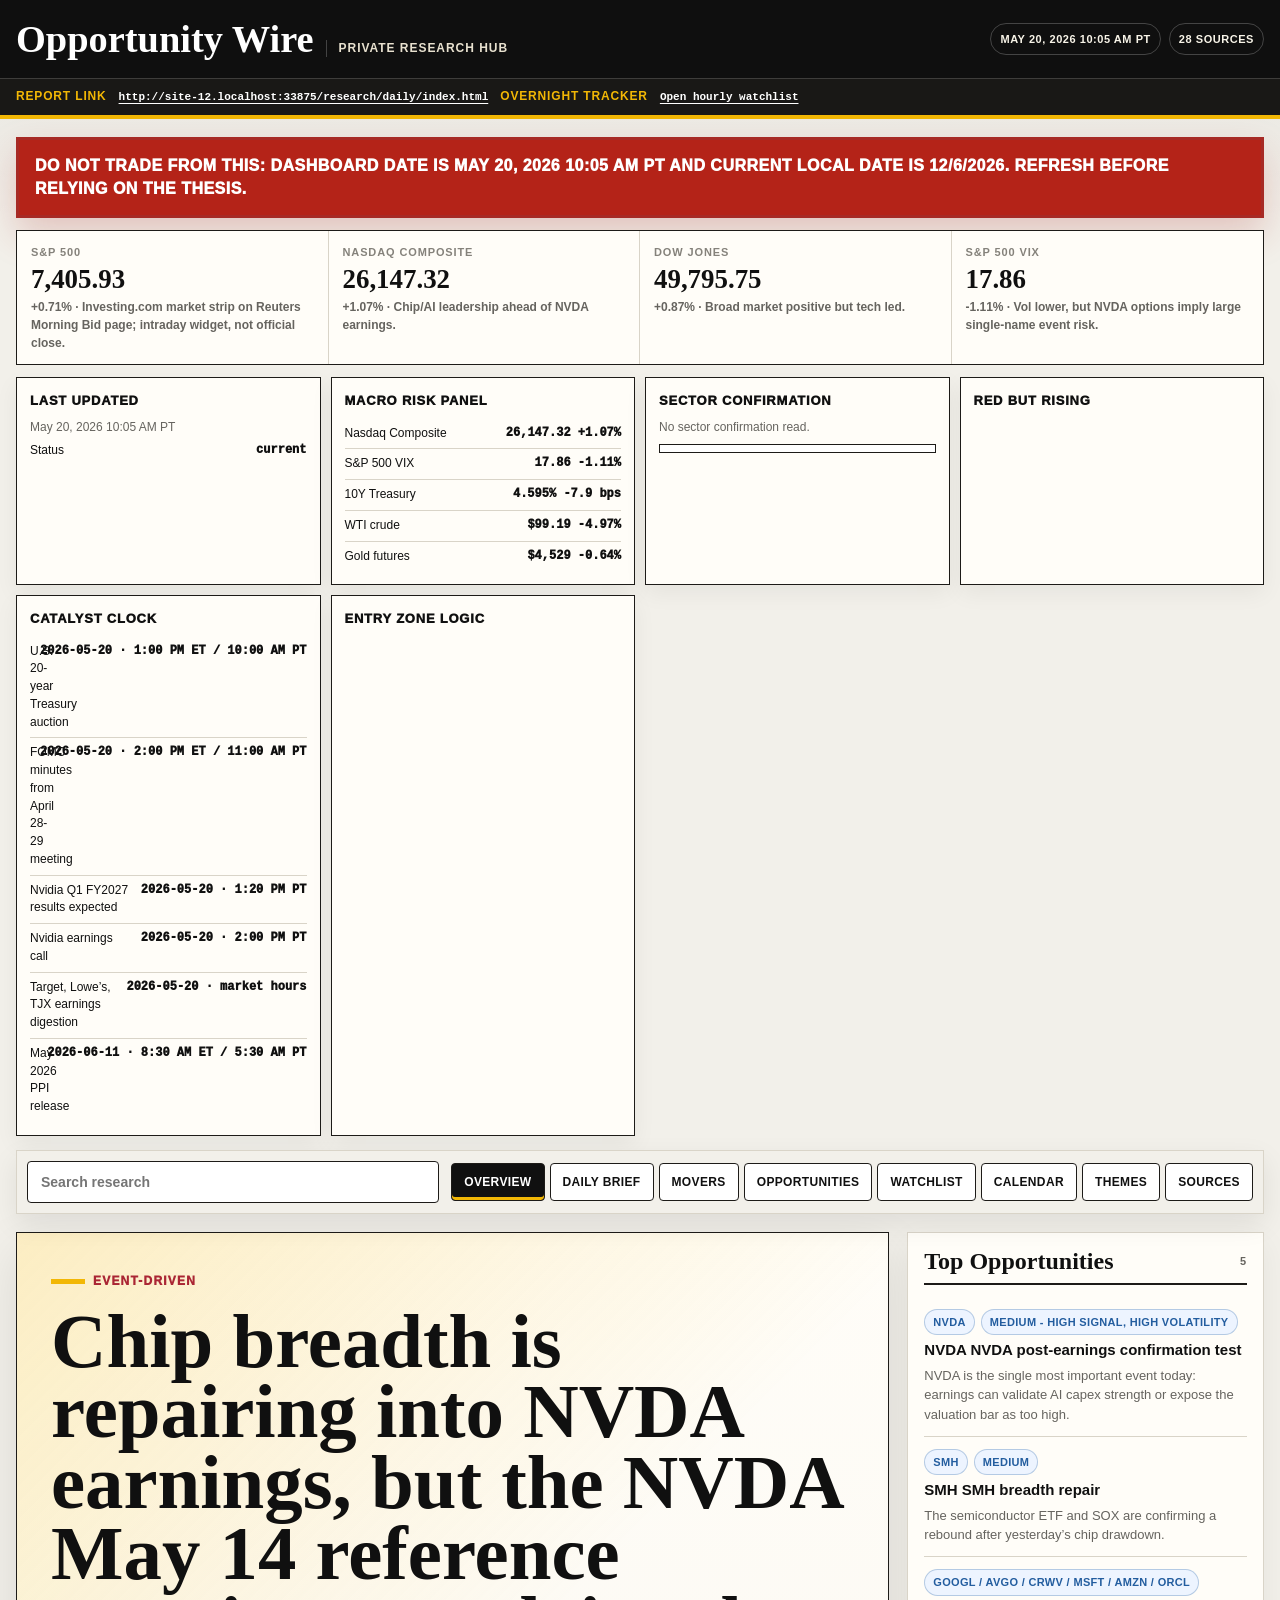
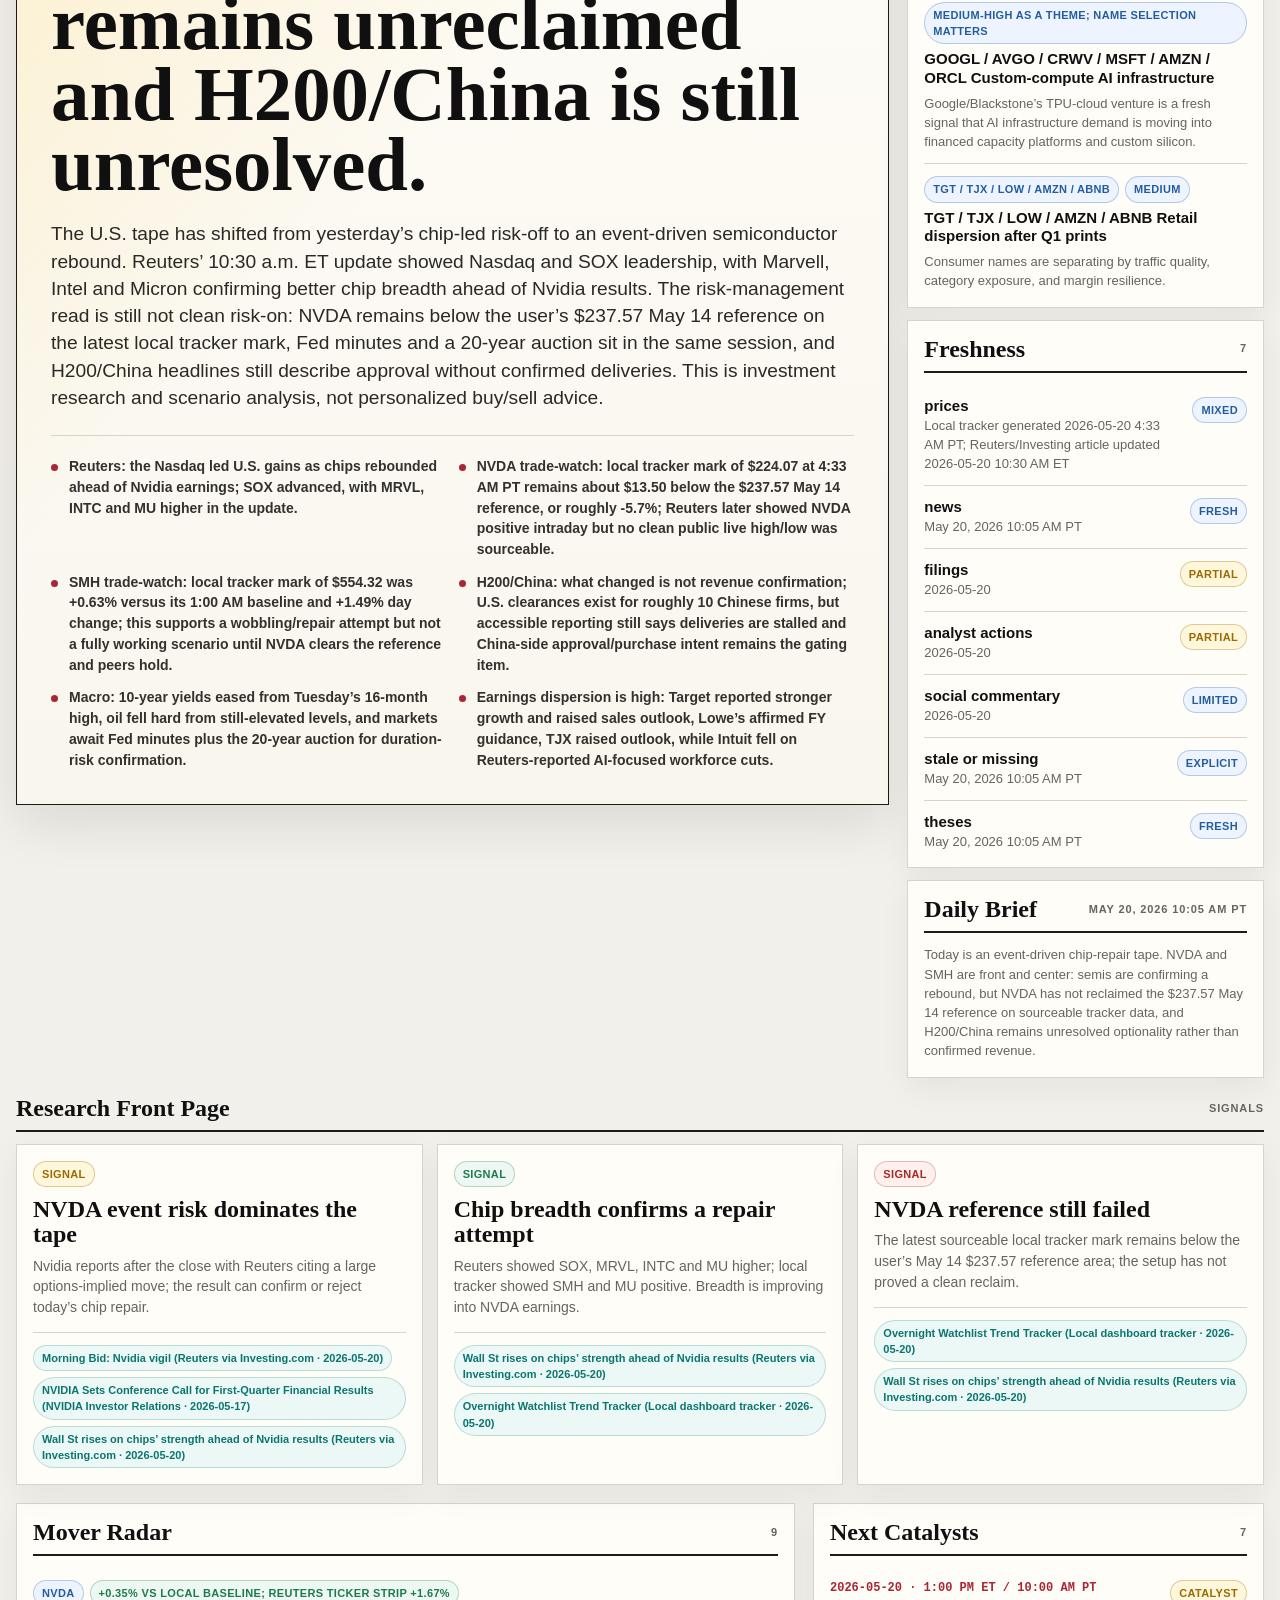
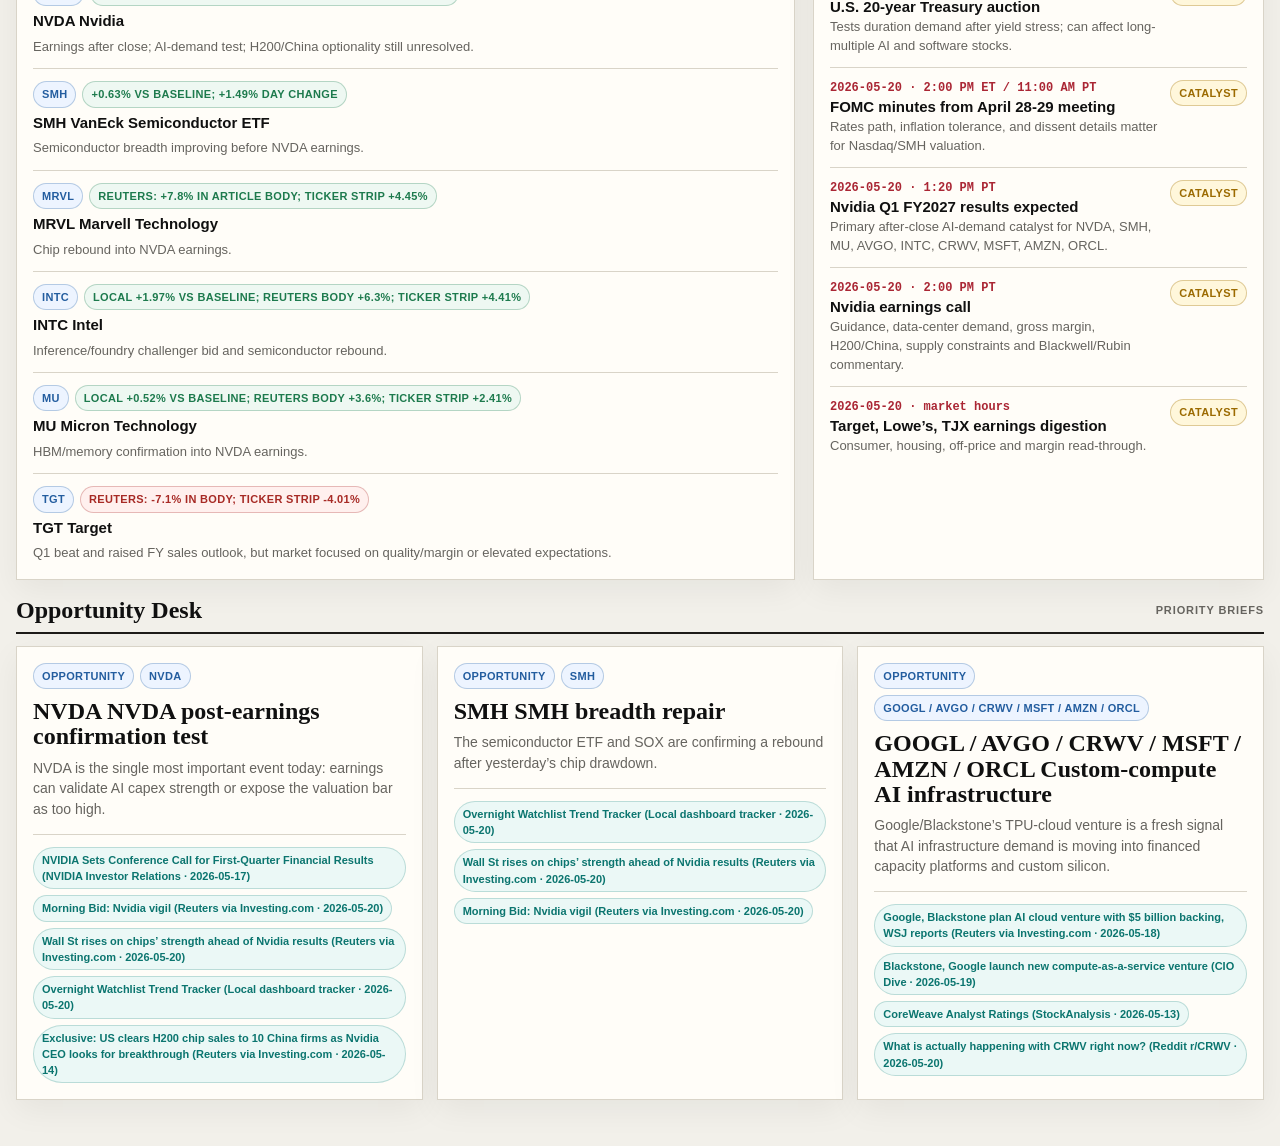
==== commit 2f11e297: "Publish May 20 market research dashboard" ====
--- a/research/daily/index.html
+++ b/research/daily/index.html
@@ -3,87 +3,3846 @@
 <head>
   <meta charset="utf-8">
   <meta name="viewport" content="width=device-width, initial-scale=1">
-  <title>Daily Investment Research Report - May 18, 2026</title>
+  <title>Daily Institutional Market Research Dashboard</title>
   <style>
-    :root { color-scheme: light; --ink:#151922; --muted:#5d6676; --line:#d8dee9; --bg:#f5f7fb; --panel:#fff; --red:#b42318; --green:#0f7b4f; --amber:#9a6700; --blue:#1f6feb; }
+    :root {
+      color-scheme: light;
+      --paper: #f2f0ea;
+      --surface: #fffdf8;
+      --ink: #101010;
+      --muted: #66645f;
+      --soft: #85827b;
+      --line: #d9d4c8;
+      --line-strong: #1d1b18;
+      --accent: #f2b705;
+      --accent-2: #aa2634;
+      --teal: #0b756f;
+      --green: #1d7a4d;
+      --red: #a72a25;
+      --amber: #9b6a00;
+      --blue: #235d9f;
+      --shadow: 0 18px 48px rgba(18, 18, 18, 0.10);
+      --serif: Georgia, "Times New Roman", ui-serif, serif;
+      --sans: Aptos, "Helvetica Neue", Arial, ui-sans-serif, system-ui, sans-serif;
+      --mono: "SF Mono", ui-monospace, Menlo, Consolas, monospace;
+    }
+
     * { box-sizing: border-box; }
-    body { margin:0; font-family: Inter, ui-sans-serif, system-ui, -apple-system, BlinkMacSystemFont, "Segoe UI", sans-serif; background:var(--bg); color:var(--ink); }
-    main { width:min(1120px, calc(100vw - 32px)); margin:0 auto; padding:28px 0 48px; }
-    header { border-bottom:1px solid var(--line); padding-bottom:18px; margin-bottom:18px; }
-    h1 { margin:0 0 8px; font-size:clamp(30px, 5vw, 54px); letter-spacing:0; line-height:1; }
-    h2 { margin:0 0 10px; font-size:20px; }
-    p { line-height:1.48; }
-    .banner { background:var(--red); color:#fff; border:3px solid #7a130d; padding:14px 16px; margin:0 0 16px; font-weight:900; text-transform:uppercase; letter-spacing:.03em; }
-    .ok { background:#e8f5ef; color:var(--green); border:1px solid #a8d9c2; border-radius:999px; padding:5px 10px; font-size:12px; font-weight:850; display:inline-flex; width:fit-content; }
-    .grid { display:grid; grid-template-columns:repeat(2, minmax(0,1fr)); gap:14px; }
-    .card { background:var(--panel); border:1px solid var(--line); border-radius:8px; padding:16px; }
-    .controls { display:grid; grid-template-columns:repeat(4, minmax(0,1fr)); gap:10px; margin:16px 0; }
-    .control { min-height:140px; background:var(--panel); border:1px solid #222; border-radius:8px; padding:13px; }
-    .control h3 { margin:0 0 8px; font-size:13px; text-transform:uppercase; letter-spacing:.06em; }
-    .metric { display:grid; grid-template-columns:1fr auto; gap:8px; border-top:1px solid var(--line); padding:7px 0; font-size:12px; }
-    .metric:first-of-type { border-top:0; }
-    .metric b { font-family: ui-monospace, SFMono-Regular, Menlo, Consolas, monospace; }
-    .pill { display:inline-flex; border-radius:999px; padding:4px 8px; font-size:11px; font-weight:900; background:#edf4ff; color:var(--blue); text-transform:uppercase; }
-    .pill.risk { background:#fff0ee; color:var(--red); }
-    .pill.watch { background:#fff7db; color:var(--amber); }
-    .pill.good { background:#eef8f2; color:var(--green); }
-    table { width:100%; border-collapse:collapse; background:#fff; }
-    th, td { padding:10px; border-bottom:1px solid var(--line); text-align:left; vertical-align:top; }
-    th { background:#111; color:#fff; font-size:11px; text-transform:uppercase; }
-    a { color:var(--blue); font-weight:800; }
-    .muted { color:var(--muted); }
-    @media (max-width: 850px) { .grid, .controls { grid-template-columns:1fr; } }
+
+    body {
+      margin: 0;
+      background:
+        linear-gradient(180deg, rgba(16, 16, 16, 0.055), transparent 220px),
+        var(--paper);
+      color: var(--ink);
+      font-family: var(--sans);
+      line-height: 1.48;
+    }
+
+    a { color: inherit; text-decoration: none; }
+    a:hover { text-decoration: underline; text-decoration-thickness: 1px; text-underline-offset: 3px; }
+
+    .site-top {
+      background: #0f0f0f;
+      color: #fff;
+      border-bottom: 4px solid var(--accent);
+    }
+
+    .top-inner {
+      width: min(1480px, calc(100vw - 32px));
+      margin: 0 auto;
+      display: grid;
+      grid-template-columns: minmax(0, 1fr) minmax(320px, auto);
+      gap: 20px;
+      align-items: center;
+      min-height: 78px;
+    }
+
+    .brand-row {
+      display: flex;
+      align-items: baseline;
+      gap: 12px;
+      min-width: 0;
+    }
+
+    .brand {
+      font-family: var(--serif);
+      font-size: clamp(30px, 3vw, 44px);
+      font-weight: 900;
+      line-height: 0.95;
+      letter-spacing: 0;
+      white-space: nowrap;
+    }
+
+    .edition {
+      border-left: 1px solid rgba(255,255,255,0.22);
+      padding-left: 12px;
+      color: #e8e1cf;
+      font-size: 12px;
+      font-weight: 800;
+      letter-spacing: 0.08em;
+      text-transform: uppercase;
+    }
+
+    .timestamp {
+      display: flex;
+      flex-wrap: wrap;
+      justify-content: flex-end;
+      gap: 8px;
+      max-width: 620px;
+      font-size: 11px;
+      font-weight: 800;
+      letter-spacing: 0.05em;
+      text-transform: uppercase;
+    }
+
+    .timestamp span {
+      border: 1px solid rgba(255,255,255,0.22);
+      border-radius: 999px;
+      padding: 7px 9px;
+      color: #f8f4e8;
+    }
+
+    .access-strip {
+      border-top: 1px solid rgba(255,255,255,0.16);
+      background: #191816;
+      color: #fff8df;
+    }
+
+    .access-inner {
+      width: min(1480px, calc(100vw - 32px));
+      margin: 0 auto;
+      display: flex;
+      flex-wrap: wrap;
+      gap: 8px 12px;
+      align-items: center;
+      padding: 9px 0;
+      font-size: 12px;
+      font-weight: 800;
+    }
+
+    .access-label {
+      color: var(--accent);
+      letter-spacing: 0.07em;
+      text-transform: uppercase;
+      white-space: nowrap;
+    }
+
+    .dashboard-link {
+      max-width: 100%;
+      overflow-wrap: anywhere;
+      font-family: var(--mono);
+      font-size: 11px;
+      color: #fff;
+      text-decoration: underline;
+      text-decoration-thickness: 1px;
+      text-underline-offset: 3px;
+    }
+
+    .shell {
+      width: min(1480px, calc(100vw - 32px));
+      margin: 0 auto;
+      padding: 18px 0 46px;
+    }
+
+    .market-strip {
+      display: grid;
+      grid-template-columns: repeat(4, minmax(0, 1fr));
+      border: 1px solid var(--line-strong);
+      background: var(--surface);
+    }
+
+    .urgent-banner {
+      display: none;
+      margin: 0 0 12px;
+      border: 3px solid var(--red);
+      background: #b42318;
+      color: #fff;
+      padding: 14px 16px;
+      font-weight: 950;
+      letter-spacing: 0.03em;
+      text-transform: uppercase;
+      box-shadow: 0 16px 36px rgba(167, 42, 37, 0.22);
+    }
+
+    .urgent-banner.show { display: block; }
+
+    .report-controls {
+      display: grid;
+      grid-template-columns: repeat(4, minmax(0, 1fr));
+      gap: 10px;
+      margin: 12px 0 14px;
+    }
+
+    .control-card {
+      min-height: 150px;
+      border: 1px solid var(--line-strong);
+      background: var(--surface);
+      padding: 13px;
+      box-shadow: 0 8px 22px rgba(17, 17, 17, 0.055);
+    }
+
+    .control-card h3 {
+      margin: 0 0 8px;
+      font-size: 13px;
+      font-weight: 950;
+      letter-spacing: 0.06em;
+      text-transform: uppercase;
+    }
+
+    .control-card p {
+      margin: 0;
+      color: var(--muted);
+      font-size: 12px;
+    }
+
+    .metric-row {
+      display: grid;
+      grid-template-columns: minmax(0, 1fr) auto;
+      gap: 8px;
+      padding: 6px 0;
+      border-top: 1px solid var(--line);
+      font-size: 12px;
+    }
+
+    .metric-row:first-of-type { border-top: 0; }
+
+    .metric-value {
+      font-family: var(--mono);
+      font-weight: 950;
+      white-space: nowrap;
+    }
+
+    .meter {
+      height: 9px;
+      overflow: hidden;
+      border: 1px solid var(--line-strong);
+      background: #fff;
+      margin: 8px 0;
+    }
+
+    .meter-fill {
+      height: 100%;
+      background: var(--red);
+    }
+
+    .meter-fill.positive { background: var(--green); }
+    .meter-fill.watch { background: var(--amber); }
+    .meter-fill.neutral { background: var(--blue); }
+
+    .quote-tile {
+      min-height: 82px;
+      padding: 13px 14px 12px;
+      border-right: 1px solid var(--line);
+    }
+
+    .quote-tile:last-child { border-right: 0; }
+
+    .eyebrow {
+      color: var(--soft);
+      font-size: 11px;
+      font-weight: 900;
+      letter-spacing: 0.08em;
+      text-transform: uppercase;
+    }
+
+    .quote-value {
+      margin-top: 6px;
+      font-family: var(--serif);
+      font-size: clamp(21px, 2.1vw, 31px);
+      font-weight: 900;
+      line-height: 1;
+    }
+
+    .quote-note {
+      margin-top: 6px;
+      color: var(--muted);
+      font-size: 12px;
+      font-weight: 750;
+    }
+
+    .controls {
+      position: sticky;
+      top: 0;
+      z-index: 10;
+      display: grid;
+      grid-template-columns: minmax(260px, 1fr) auto;
+      gap: 12px;
+      align-items: center;
+      margin: 14px 0 18px;
+      padding: 10px;
+      border: 1px solid var(--line);
+      background: rgba(242, 240, 234, 0.92);
+      backdrop-filter: blur(16px);
+      box-shadow: 0 10px 28px rgba(17, 17, 17, 0.08);
+    }
+
+    .search {
+      width: 100%;
+      height: 42px;
+      border: 1px solid var(--line-strong);
+      border-radius: 4px;
+      background: #fff;
+      color: var(--ink);
+      padding: 0 13px;
+      font: 650 14px var(--sans);
+      outline: none;
+    }
+
+    .search:focus { border-color: var(--accent-2); box-shadow: 0 0 0 3px rgba(170, 38, 52, 0.12); }
+
+    .tabs {
+      display: flex;
+      flex-wrap: wrap;
+      justify-content: flex-end;
+      gap: 5px;
+    }
+
+    .tab {
+      height: 38px;
+      border: 1px solid var(--line-strong);
+      border-radius: 4px;
+      background: #fff;
+      color: var(--ink);
+      padding: 0 12px;
+      font: 850 12px var(--sans);
+      letter-spacing: 0.03em;
+      text-transform: uppercase;
+      cursor: pointer;
+    }
+
+    .tab.active {
+      background: var(--ink);
+      color: #fff;
+      box-shadow: inset 0 -3px 0 var(--accent);
+    }
+
+    .front-grid {
+      display: grid;
+      grid-template-columns: minmax(0, 1.42fr) minmax(330px, 0.58fr);
+      gap: 18px;
+      align-items: start;
+    }
+
+    .lead-story {
+      min-height: 430px;
+      background:
+        linear-gradient(135deg, rgba(242, 183, 5, 0.22), transparent 45%),
+        linear-gradient(180deg, #fffdf8, #f9f6ee);
+      border: 1px solid var(--line-strong);
+      box-shadow: var(--shadow);
+      padding: clamp(22px, 3vw, 34px);
+    }
+
+    .lead-kicker {
+      display: inline-flex;
+      align-items: center;
+      gap: 8px;
+      color: var(--accent-2);
+      font-size: 12px;
+      font-weight: 950;
+      letter-spacing: 0.1em;
+      text-transform: uppercase;
+    }
+
+    .lead-kicker::before {
+      content: "";
+      width: 34px;
+      height: 5px;
+      background: var(--accent);
+      display: inline-block;
+    }
+
+    .lead-title {
+      margin: 16px 0 12px;
+      max-width: 950px;
+      font-family: var(--serif);
+      font-size: clamp(38px, 6vw, 78px);
+      font-weight: 900;
+      line-height: 0.92;
+      letter-spacing: 0;
+    }
+
+    .lead-summary {
+      max-width: 850px;
+      color: #2a2926;
+      font-size: clamp(17px, 1.5vw, 22px);
+      line-height: 1.42;
+    }
+
+    .lead-points {
+      display: grid;
+      grid-template-columns: repeat(2, minmax(0, 1fr));
+      gap: 12px;
+      margin-top: 24px;
+      padding-top: 20px;
+      border-top: 1px solid var(--line);
+    }
+
+    .lead-point {
+      position: relative;
+      padding-left: 18px;
+      color: #33312d;
+      font-size: 14px;
+      font-weight: 650;
+    }
+
+    .lead-point::before {
+      content: "";
+      position: absolute;
+      left: 0;
+      top: 8px;
+      width: 7px;
+      height: 7px;
+      background: var(--accent-2);
+      border-radius: 50%;
+    }
+
+    .right-rail {
+      display: grid;
+      gap: 12px;
+    }
+
+    .rail-card, .panel, .story-card, .table-wrap {
+      background: var(--surface);
+      border: 1px solid var(--line);
+      box-shadow: 0 10px 30px rgba(17, 17, 17, 0.055);
+    }
+
+    .rail-card, .panel { padding: 16px; }
+
+    .section-title {
+      display: flex;
+      align-items: center;
+      justify-content: space-between;
+      gap: 12px;
+      margin: 0 0 12px;
+      padding-bottom: 9px;
+      border-bottom: 2px solid var(--line-strong);
+      font-family: var(--serif);
+      font-size: 24px;
+      line-height: 1.05;
+    }
+
+    .mini-count {
+      font-family: var(--sans);
+      color: var(--muted);
+      font-size: 11px;
+      font-weight: 900;
+      letter-spacing: 0.08em;
+      text-transform: uppercase;
+    }
+
+    .news-list {
+      display: grid;
+      gap: 0;
+    }
+
+    .list-item {
+      display: grid;
+      gap: 6px;
+      padding: 12px 0;
+      border-bottom: 1px solid var(--line);
+      cursor: pointer;
+    }
+
+    .list-item:last-child { border-bottom: 0; padding-bottom: 0; }
+    .list-item:hover .item-title { color: var(--accent-2); }
+
+    .item-title {
+      margin: 0;
+      font-size: 15px;
+      font-weight: 900;
+      line-height: 1.25;
+    }
+
+    .item-desc {
+      margin: 0;
+      color: var(--muted);
+      font-size: 13px;
+    }
+
+    .meta-row, .tag-row, .source-row {
+      display: flex;
+      flex-wrap: wrap;
+      gap: 6px;
+      align-items: center;
+    }
+
+    .pill, .tag, .source {
+      display: inline-flex;
+      align-items: center;
+      min-height: 24px;
+      border-radius: 999px;
+      padding: 4px 8px;
+      font-size: 11px;
+      font-weight: 900;
+      letter-spacing: 0.03em;
+      text-transform: uppercase;
+    }
+
+    .pill {
+      border: 1px solid var(--line);
+      background: #fff;
+      color: var(--muted);
+    }
+
+    .pill.positive { color: var(--green); border-color: rgba(29, 122, 77, 0.28); background: #eef8f2; }
+    .pill.negative { color: var(--red); border-color: rgba(167, 42, 37, 0.28); background: #fff0ee; }
+    .pill.watch { color: var(--amber); border-color: rgba(155, 106, 0, 0.32); background: #fff7db; }
+    .pill.neutral { color: var(--blue); border-color: rgba(35, 93, 159, 0.28); background: #edf4ff; }
+
+    .tag {
+      border: 1px solid var(--line);
+      background: #f5f2e9;
+      color: #5c5750;
+    }
+
+    .source {
+      border: 1px solid rgba(11, 117, 111, 0.22);
+      background: #ebf8f6;
+      color: var(--teal);
+      text-transform: none;
+      letter-spacing: 0;
+    }
+
+    .content-stack {
+      display: grid;
+      gap: 18px;
+      margin-top: 18px;
+    }
+
+    .news-grid {
+      display: grid;
+      grid-template-columns: repeat(3, minmax(0, 1fr));
+      gap: 14px;
+    }
+
+    .story-card {
+      position: relative;
+      min-height: 210px;
+      padding: 16px;
+      cursor: pointer;
+      transition: transform 160ms ease, box-shadow 160ms ease, border-color 160ms ease;
+    }
+
+    .story-card::before {
+      content: "";
+      position: absolute;
+      inset: 0 auto 0 0;
+      width: 4px;
+      background: var(--accent);
+      opacity: 0;
+      transition: opacity 160ms ease;
+    }
+
+    .story-card:hover {
+      transform: translateY(-2px);
+      border-color: var(--line-strong);
+      box-shadow: var(--shadow);
+    }
+
+    .story-card:hover::before { opacity: 1; }
+
+    .story-card h3 {
+      margin: 10px 0 8px;
+      font-family: var(--serif);
+      font-size: 24px;
+      line-height: 1.05;
+      letter-spacing: 0;
+    }
+
+    .story-card p {
+      margin: 0;
+      color: var(--muted);
+      font-size: 14px;
+    }
+
+    .story-footer {
+      margin-top: 14px;
+      padding-top: 12px;
+      border-top: 1px solid var(--line);
+    }
+
+    .memo-shell {
+      display: grid;
+      grid-template-columns: minmax(0, 1.1fr) minmax(320px, 0.55fr);
+      gap: 18px;
+      align-items: start;
+    }
+
+    .memo-article {
+      background: var(--surface);
+      border: 1px solid var(--line-strong);
+      box-shadow: var(--shadow);
+      padding: clamp(20px, 3vw, 34px);
+    }
+
+    .memo-title {
+      margin: 8px 0 10px;
+      font-family: var(--serif);
+      font-size: clamp(34px, 5vw, 64px);
+      line-height: 0.98;
+      letter-spacing: 0;
+    }
+
+    .memo-summary {
+      margin: 0 0 18px;
+      color: #2a2926;
+      font-size: clamp(17px, 1.5vw, 21px);
+      line-height: 1.45;
+    }
+
+    .memo-section {
+      border-top: 1px solid var(--line);
+      padding-top: 16px;
+      margin-top: 16px;
+    }
+
+    .memo-section h3 {
+      margin: 0 0 8px;
+      font-family: var(--serif);
+      font-size: 25px;
+      line-height: 1.05;
+    }
+
+    .memo-section p {
+      margin: 0;
+      color: var(--muted);
+    }
+
+    .memo-link {
+      display: inline-flex;
+      align-items: center;
+      min-height: 34px;
+      margin-top: 14px;
+      border: 1px solid var(--line-strong);
+      border-radius: 4px;
+      padding: 0 12px;
+      background: #111;
+      color: #fff;
+      font-size: 12px;
+      font-weight: 900;
+      letter-spacing: 0.04em;
+      text-transform: uppercase;
+    }
+
+    .two-column {
+      display: grid;
+      grid-template-columns: minmax(0, 0.95fr) minmax(320px, 0.55fr);
+      gap: 18px;
+    }
+
+    .freshness-row, .timeline-row {
+      display: grid;
+      grid-template-columns: 1fr auto;
+      gap: 12px;
+      align-items: start;
+      padding: 12px 0;
+      border-bottom: 1px solid var(--line);
+    }
+
+    .freshness-row:last-child, .timeline-row:last-child { border-bottom: 0; padding-bottom: 0; }
+
+    .timeline-date {
+      color: var(--accent-2);
+      font-family: var(--mono);
+      font-size: 12px;
+      font-weight: 900;
+    }
+
+    .table-wrap {
+      overflow: auto;
+      border-color: var(--line-strong);
+    }
+
+    table {
+      width: 100%;
+      min-width: 920px;
+      border-collapse: collapse;
+      background: var(--surface);
+    }
+
+    th, td {
+      padding: 13px 14px;
+      border-bottom: 1px solid var(--line);
+      text-align: left;
+      vertical-align: top;
+    }
+
+    th {
+      background: #111;
+      color: #fff;
+      font-size: 11px;
+      font-weight: 900;
+      letter-spacing: 0.07em;
+      text-transform: uppercase;
+      position: sticky;
+      top: 0;
+    }
+
+    tbody tr { cursor: pointer; }
+    tbody tr:hover { background: #fff7df; }
+    tr:last-child td { border-bottom: 0; }
+
+    .ticker {
+      font-family: var(--mono);
+      font-weight: 950;
+      letter-spacing: 0.02em;
+    }
+
+    .move {
+      font-family: var(--serif);
+      font-size: 23px;
+      font-weight: 900;
+      white-space: nowrap;
+    }
+
+    .split {
+      display: grid;
+      grid-template-columns: 1fr 1fr;
+      gap: 12px;
+      margin-top: 12px;
+    }
+
+    .mini {
+      background: #f8f5ec;
+      border: 1px solid var(--line);
+      padding: 12px;
+    }
+
+    .mini strong {
+      display: block;
+      margin-bottom: 7px;
+      color: var(--ink);
+    }
+
+    ul.clean {
+      margin: 8px 0 0;
+      padding-left: 18px;
+    }
+
+    .empty {
+      padding: 28px;
+      border: 1px dashed var(--line);
+      color: var(--muted);
+      background: rgba(255, 255, 255, 0.5);
+      text-align: center;
+    }
+
+    .reader-overlay {
+      position: fixed;
+      inset: 0;
+      z-index: 30;
+      display: none;
+      background: rgba(13, 13, 13, 0.56);
+      padding: 24px;
+      overflow: auto;
+    }
+
+    .reader-overlay.open {
+      display: block;
+    }
+
+    .reader-panel {
+      width: min(980px, 100%);
+      margin: 0 auto;
+      background: var(--surface);
+      border: 1px solid var(--line-strong);
+      box-shadow: 0 30px 100px rgba(0,0,0,0.34);
+    }
+
+    .reader-header {
+      display: grid;
+      grid-template-columns: 1fr auto;
+      gap: 16px;
+      align-items: start;
+      padding: 22px;
+      border-bottom: 4px solid var(--accent);
+      background: #111;
+      color: #fff;
+    }
+
+    .reader-header h2 {
+      margin: 8px 0 0;
+      font-family: var(--serif);
+      font-size: clamp(30px, 5vw, 56px);
+      line-height: 0.98;
+      letter-spacing: 0;
+    }
+
+    .close-reader {
+      width: 38px;
+      height: 38px;
+      border: 1px solid rgba(255,255,255,0.35);
+      background: transparent;
+      color: #fff;
+      font-size: 24px;
+      cursor: pointer;
+    }
+
+    .reader-body {
+      padding: 22px;
+      display: grid;
+      gap: 16px;
+    }
+
+    .reader-lede {
+      color: #292824;
+      font-size: 18px;
+      line-height: 1.55;
+    }
+
+    .reader-section {
+      border-top: 1px solid var(--line);
+      padding-top: 14px;
+    }
+
+    .reader-section h3 {
+      margin: 0 0 8px;
+      font-size: 13px;
+      font-weight: 950;
+      letter-spacing: 0.08em;
+      text-transform: uppercase;
+    }
+
+    body.modal-open { overflow: hidden; }
+
+    @media (max-width: 1100px) {
+      .front-grid, .memo-shell, .two-column { grid-template-columns: 1fr; }
+      .news-grid { grid-template-columns: repeat(2, minmax(0, 1fr)); }
+      .report-controls { grid-template-columns: repeat(2, minmax(0, 1fr)); }
+      .market-strip { grid-template-columns: repeat(2, minmax(0, 1fr)); }
+      .quote-tile:nth-child(2) { border-right: 0; }
+      .quote-tile:nth-child(-n+2) { border-bottom: 1px solid var(--line); }
+    }
+
+    @media (max-width: 760px) {
+      .top-inner, .controls { grid-template-columns: 1fr; }
+      .timestamp, .tabs { justify-content: flex-start; }
+      .brand { white-space: normal; }
+      .edition { display: none; }
+      .report-controls { grid-template-columns: 1fr; }
+      .lead-points, .news-grid, .market-strip, .split { grid-template-columns: 1fr; }
+      .quote-tile { border-right: 0; border-bottom: 1px solid var(--line); }
+      .quote-tile:last-child { border-bottom: 0; }
+      .shell, .top-inner, .access-inner { width: min(100vw - 20px, 720px); }
+      .reader-overlay { padding: 10px; }
+      .reader-header, .reader-body { padding: 16px; }
+    }
   </style>
 </head>
 <body>
-<main>
-  <div class="banner">Last updated: May 18, 2026 4:44 PM PT. If this date is not today, do not trade from this thesis.</div>
-  <header>
-    <span class="ok">Daily report published</span>
-    <h1>Daily Institutional Market Research Dashboard</h1>
-    <p class="muted">May 18, 2026 4:44 PM PT - report controls added. This GitHub Pages copy replaces the stale May 14 daily page and points to the same research view used in the local dashboard.</p>
-    <p><a href="https://hz5kvct2zv-code.github.io/stock-dashboard/">Main stock dashboard</a> | <a href="data/latest.json">Daily report JSON</a></p>
+  <script id="dashboard-data" type="application/json">{
+  "title": "Daily Institutional Market Research Dashboard",
+  "generated_at": "2026-05-20T10:05:56-07:00",
+  "as_of": "May 20, 2026 10:05 AM PT",
+  "market_read": {
+    "stance": "event-driven",
+    "headline": "Chip breadth is repairing into NVDA earnings, but the NVDA May 14 reference remains unreclaimed and H200/China is still unresolved.",
+    "summary": "The U.S. tape has shifted from yesterday’s chip-led risk-off to an event-driven semiconductor rebound. Reuters’ 10:30 a.m. ET update showed Nasdaq and SOX leadership, with Marvell, Intel and Micron confirming better chip breadth ahead of Nvidia results. The risk-management read is still not clean risk-on: NVDA remains below the user’s $237.57 May 14 reference on the latest local tracker mark, Fed minutes and a 20-year auction sit in the same session, and H200/China headlines still describe approval without confirmed deliveries. This is investment research and scenario analysis, not personalized buy/sell advice.",
+    "key_points": [
+      "Reuters: the Nasdaq led U.S. gains as chips rebounded ahead of Nvidia earnings; SOX advanced, with MRVL, INTC and MU higher in the update.",
+      "NVDA trade-watch: local tracker mark of $224.07 at 4:33 AM PT remains about $13.50 below the $237.57 May 14 reference, or roughly -5.7%; Reuters later showed NVDA positive intraday but no clean public live high/low was sourceable.",
+      "SMH trade-watch: local tracker mark of $554.32 was +0.63% versus its 1:00 AM baseline and +1.49% day change; this supports a wobbling/repair attempt but not a fully working scenario until NVDA clears the reference and peers hold.",
+      "H200/China: what changed is not revenue confirmation; U.S. clearances exist for roughly 10 Chinese firms, but accessible reporting still says deliveries are stalled and China-side approval/purchase intent remains the gating item.",
+      "Macro: 10-year yields eased from Tuesday’s 16-month high, oil fell hard from still-elevated levels, and markets await Fed minutes plus the 20-year auction for duration-risk confirmation.",
+      "Earnings dispersion is high: Target reported stronger growth and raised sales outlook, Lowe’s affirmed FY guidance, TJX raised outlook, while Intuit fell on Reuters-reported AI-focused workforce cuts.",
+      "AI infrastructure is broadening beyond GPU beta: Google/Blackstone TPU-cloud headlines validate custom compute and could pressure pure-play neocloud multiples such as CRWV while benefiting GOOGL/BX/Broadcom-style ecosystems."
+    ],
+    "nvda_trade_watch": {
+      "position_reference": "User May 14 reference area near $237.57.",
+      "current_premarket_price": "Local overnight tracker: NVDA $224.07 at 2026-05-20 4:33 AM PT. Reuters later showed NVDA positive intraday, but the current consolidated live price and premarket high/low were not sourceable from accessible public pages.",
+      "entry_area_status": "Failed to reclaim on sourceable tracker data. $224.07 is $13.50 below $237.57, roughly -5.7%.",
+      "overnight_high_low": "Not reliably sourceable. The local tracker captures point-in-time marks, not official premarket high/low ranges.",
+      "h200_china_change": "No verified shipment inflection. The Reuters/secondary-source mosaic still says approvals exist, but delivery/purchase execution is blocked or unconfirmed on the China side.",
+      "peer_confirmation": "Improving: Reuters showed MRVL, INTC, MU and SOX higher; local tracker showed SMH and MU positive. Confirmation is still event-dependent because NVDA earnings can reset the whole group after the close.",
+      "scenario_read": "Wobbling upward, not fully working. The setup upgrades only if NVDA reclaims and holds the $237-$238 area with SMH/SOX and memory/networking confirmation after earnings.",
+      "risk_management_note": "No buy/sell instruction. Treat this as thesis-integrity work: define event-risk tolerance, monitor the failed reference area, require peer confirmation, and mark H200 as optionality until deliveries or guidance are verified."
+    },
+    "research_frame": "Investment research and scenario analysis for learning and decision support; not personalized financial advice."
+  },
+  "daily_memo": {
+    "title": "Daily Investment Research Memo - May 20, 2026",
+    "as_of": "May 20, 2026 10:05 AM PT",
+    "summary": "Today is an event-driven chip-repair tape. NVDA and SMH are front and center: semis are confirming a rebound, but NVDA has not reclaimed the $237.57 May 14 reference on sourceable tracker data, and H200/China remains unresolved optionality rather than confirmed revenue.",
+    "doc_url": "",
+    "sections": [
+      {
+        "heading": "Banker read",
+        "tone": "macro",
+        "body": "The market is trying to repair yesterday’s chip-led weakness before Nvidia earnings, but the day still hinges on duration risk and the post-close AI demand signal. Falling oil and lower yields help, while the Fed minutes and 20-year auction can reprice the rates path before or after the chip event.",
+        "bullets": [
+          "Reuters’ intraday update showed U.S. indexes higher and the semiconductor index up meaningfully.",
+          "Fed minutes are due today after a split April 29 hold at a 3.50%-3.75% target range.",
+          "April CPI and PPI remain hot enough that lower oil/yields need confirmation, not one-session extrapolation."
+        ],
+        "sources": [
+          {
+            "title": "Wall St rises on chips’ strength ahead of Nvidia results",
+            "url": "https://www.investing.com/news/stock-market-news/us-stock-futures-climb-as-chip-stocks-rebound-ahead-of-nvidia-results-4700711",
+            "publisher": "Reuters via Investing.com",
+            "date": "2026-05-20",
+            "note": "Intraday market update: chip rebound, SOX, NVDA, MRVL, INTC, MU, Target/Lowe/TJX, rates and Fed minutes."
+          },
+          {
+            "title": "Morning Bid: Nvidia vigil",
+            "url": "https://ca.investing.com/news/commodities-news/morning-bid-nvidia-vigil-4650599",
+            "publisher": "Reuters via Investing.com",
+            "date": "2026-05-20",
+            "note": "Global setup: NVDA options-implied move, Asia/Europe weakness, 20-year auction, Fed minutes, oil/geopolitics."
+          },
+          {
+            "title": "Federal Reserve issues FOMC statement",
+            "url": "https://www.federalreserve.gov/newsevents/pressreleases/monetary20260429a.htm",
+            "publisher": "Federal Reserve",
+            "date": "2026-04-29",
+            "note": "Primary source: FOMC maintained target range at 3.50%-3.75%."
+          },
+          {
+            "title": "Consumer Price Index News Release - April 2026",
+            "url": "https://www.bls.gov/news.release/archives/cpi_05122026.htm",
+            "publisher": "U.S. Bureau of Labor Statistics",
+            "date": "2026-05-12",
+            "note": "Primary source: CPI +3.8% year over year in April."
+          },
+          {
+            "title": "Producer Price Index News Release - April 2026",
+            "url": "https://www.bls.gov/news.release/archives/ppi_05132026.htm",
+            "publisher": "U.S. Bureau of Labor Statistics",
+            "date": "2026-05-13",
+            "note": "Primary source: PPI final demand +6.0% year over year in April."
+          }
+        ]
+      },
+      {
+        "heading": "NVDA and SMH trade-watch",
+        "tone": "risk",
+        "body": "NVDA is the swing factor. The local tracker mark of $224.07 remains below the $237.57 reference, while Reuters’ later chip update shows improving peer breadth. SMH is supportive but not decisive: the setup is wobbling upward, not fully working, until NVDA reclaims the reference and the group holds after earnings.",
+        "bullets": [
+          "NVDA tracker mark: $224.07 at 4:33 AM PT; about -5.7% versus $237.57.",
+          "SMH tracker mark: $554.32 at 4:33 AM PT; +0.63% versus baseline and +1.49% day change.",
+          "Reliable official premarket high/low was not available from accessible public sources.",
+          "Reuters showed positive chip confirmation from MRVL, INTC, MU and SOX."
+        ],
+        "sources": [
+          {
+            "title": "Overnight Watchlist Trend Tracker",
+            "url": "file:///Users/leahrading/Desktop/Codex%20Projects/Investing%20Project/dashboard/data/overnight_watchlist.json",
+            "publisher": "Local dashboard tracker",
+            "date": "2026-05-20",
+            "note": "Local quote capture generated 4:33 AM PT; useful for scenario monitoring but not a consolidated live market feed."
+          },
+          {
+            "title": "Wall St rises on chips’ strength ahead of Nvidia results",
+            "url": "https://www.investing.com/news/stock-market-news/us-stock-futures-climb-as-chip-stocks-rebound-ahead-of-nvidia-results-4700711",
+            "publisher": "Reuters via Investing.com",
+            "date": "2026-05-20",
+            "note": "Intraday market update: chip rebound, SOX, NVDA, MRVL, INTC, MU, Target/Lowe/TJX, rates and Fed minutes."
+          },
+          {
+            "title": "NVIDIA Sets Conference Call for First-Quarter Financial Results",
+            "url": "https://nvidianews.nvidia.com/_gallery/download_pdf/69f271ca3d6332198c9914bb/",
+            "publisher": "NVIDIA Investor Relations",
+            "date": "2026-05-17",
+            "note": "Primary source: fiscal Q1 FY2027 results at about 1:20 p.m. PT and call at 2 p.m. PT on May 20."
+          },
+          {
+            "title": "Nvidia reports after the bell tonight with options showing elevated volatility. What are you watching for?",
+            "url": "https://www.reddit.com/r/TradingPlaybook/comments/1ti5xe6/nvidia_reports_after_the_bell_tonight_with/",
+            "publisher": "Reddit r/TradingPlaybook",
+            "date": "2026-05-20",
+            "note": "Retail/social thread framing NVDA earnings as volatility event; sentiment source only, not a factual primary source."
+          }
+        ]
+      },
+      {
+        "heading": "H200 and export-control mosaic",
+        "tone": "watch",
+        "body": "The H200/China story remains a paper-approval-versus-execution debate. The bullish mechanism is restored China revenue optionality; the bear case is that Chinese authorities and buyers continue to favor domestic chips or resist U.S. inspection/fee terms. The dashboard should not treat H200 as booked revenue until shipments or company guidance confirm it.",
+        "bullets": [
+          "Reuters reported U.S. clearances for roughly 10 Chinese firms but no deliveries as of May 14.",
+          "Follow-on reporting still points to China-side blockage or hesitation.",
+          "A clear NVDA earnings comment on shipments, purchase orders, or revenue timing would change the view."
+        ],
+        "sources": [
+          {
+            "title": "Exclusive: US clears H200 chip sales to 10 China firms as Nvidia CEO looks for breakthrough",
+            "url": "https://m.investing.com/news/stock-market-news/exclusiveus-clears-h200-chip-sales-to-10-china-firms-as-nvidia-ceo-looks-breakthrough-4687123?ampMode=1",
+            "publisher": "Reuters via Investing.com",
+            "date": "2026-05-14",
+            "note": "U.S. cleared roughly 10 Chinese firms to buy H200, but no deliveries had been made."
+          },
+          {
+            "title": "US Approves Nvidia H200 Sales to China, But Shipments Remain Stalled",
+            "url": "https://www.techrepublic.com/article/news-nvidia-h200-ai-chip-sales-china-stalled/",
+            "publisher": "TechRepublic",
+            "date": "2026-05-15",
+            "note": "Summarizes Reuters H200 approval and China-side clearance/shipment friction."
+          },
+          {
+            "title": "Trump says China is blocking Nvidia H200 purchases despite US approval",
+            "url": "https://www.tomshardware.com/tech-industry/trump-says-china-is-blocking-h200-purchases",
+            "publisher": "Tom's Hardware",
+            "date": "2026-05-15",
+            "note": "Reports Trump comments that Beijing is not approving purchases and wants domestic chips."
+          }
+        ]
+      },
+      {
+        "heading": "AI and chips",
+        "tone": "ai",
+        "body": "Chip leadership is broadening today, but the infrastructure debate is no longer only Nvidia. Google/Blackstone’s TPU cloud plan validates demand for compute capacity and custom silicon while raising competitive questions for CRWV, ORCL, MSFT, AMZN and AVGO-style infrastructure exposure.",
+        "bullets": [
+          "Reuters: MRVL, INTC, MU and SOX advanced with NVDA earnings pending.",
+          "Google/Blackstone TPU cloud is a direct signal that capital wants AI compute infrastructure with custom-chip economics.",
+          "CoreWeave remains high beta: analyst support exists, but Reddit/social chatter reflects confusion around capex, competition and price action."
+        ],
+        "sources": [
+          {
+            "title": "Wall St rises on chips’ strength ahead of Nvidia results",
+            "url": "https://www.investing.com/news/stock-market-news/us-stock-futures-climb-as-chip-stocks-rebound-ahead-of-nvidia-results-4700711",
+            "publisher": "Reuters via Investing.com",
+            "date": "2026-05-20",
+            "note": "Intraday market update: chip rebound, SOX, NVDA, MRVL, INTC, MU, Target/Lowe/TJX, rates and Fed minutes."
+          },
+          {
+            "title": "Google, Blackstone plan AI cloud venture with $5 billion backing, WSJ reports",
+            "url": "https://www.investing.com/news/stock-market-news/google-blackstone-to-create-new-ai-cloud-company-wsj-reports-4697320",
+            "publisher": "Reuters via Investing.com",
+            "date": "2026-05-18",
+            "note": "Google and Blackstone planning an AI cloud company using Google specialized chips."
+          },
+          {
+            "title": "Blackstone, Google launch new compute-as-a-service venture",
+            "url": "https://www.ciodive.com/news/blackstone-google-launch-joint-venture/820653/",
+            "publisher": "CIO Dive",
+            "date": "2026-05-19",
+            "note": "Adds context: venture answers enterprise cloud infrastructure demand and follows Google/Broadcom/Anthropic TPU capacity agreement."
+          },
+          {
+            "title": "CoreWeave Analyst Ratings",
+            "url": "https://stockanalysis.com/stocks/crwv/ratings/",
+            "publisher": "StockAnalysis",
+            "date": "2026-05-13",
+            "note": "Analyst-action table: Jefferies and Citi maintained strong-buy ratings and lifted CoreWeave targets in early May."
+          },
+          {
+            "title": "What is actually happening with CRWV right now?",
+            "url": "https://www.reddit.com/r/CRWV/comments/1tgpohd/what_is_actually_happening_with_crwv_right_now/",
+            "publisher": "Reddit r/CRWV",
+            "date": "2026-05-20",
+            "note": "Retail confusion about CoreWeave price action versus AI deals; sentiment source only."
+          }
+        ]
+      },
+      {
+        "heading": "Earnings, filings, analyst actions",
+        "tone": "watch",
+        "body": "Single-name dispersion is high. Target’s fundamentals looked stronger than the stock reaction, Lowe’s showed stable but not exciting housing exposure, TJX remains the cleanest off-price retail winner, and Intuit’s AI-focused restructuring is a software-margin/productivity signal but also a labor/culture risk.",
+        "bullets": [
+          "Target: Q1 net sales +6.7%, comps +5.6%, FY sales growth outlook raised around 4%; Reuters still showed shares lower intraday.",
+          "Lowe’s: Q1 sales $23.1B, comps +0.6%, adjusted EPS $3.03, FY outlook affirmed.",
+          "TJX: beat and raised comparable-sales/profit outlook; Reuters update showed the stock among strong gainers.",
+          "Morgan Stanley’s NVDA target raise to $285 is constructive Street support, but price/reference confirmation still matters more today."
+        ],
+        "sources": [
+          {
+            "title": "Target Corporation Reports First Quarter Earnings",
+            "url": "https://corporate.target.com/press/release/2026/05/target-corporation-reports-first-quarter-earnings",
+            "publisher": "Target Investor Relations",
+            "date": "2026-05-20",
+            "note": "Primary source: Q1 net sales +6.7%, comps +5.6%, FY sales growth outlook raised around 4%."
+          },
+          {
+            "title": "Lowe's Reports First Quarter 2026 Sales and Earnings Results",
+            "url": "https://corporate.lowes.com/newsroom/press-releases/lowes-reports-first-quarter-2026-sales-and-earnings-results-05-20-26",
+            "publisher": "Lowe's Investor Relations",
+            "date": "2026-05-20",
+            "note": "Primary source: Q1 sales $23.1B, comps +0.6%, adjusted EPS $3.03, FY2026 outlook affirmed."
+          },
+          {
+            "title": "TJX shares jump on strong earnings beat and raised outlook",
+            "url": "https://www.investing.com/news/earnings/tjx-shares-jump-on-strong-earnings-beat-and-raised-outlook-4701124",
+            "publisher": "Investing.com",
+            "date": "2026-05-20",
+            "note": "Reports Q1 beat and raised FY comparable-sales/profit guidance."
+          },
+          {
+            "title": "Exclusive: Intuit to cut 17% of global jobs to streamline operations, memo shows",
+            "url": "https://m.investing.com/news/stock-market-news/exclusiveintuit-to-cut-17-of-global-jobs-to-streamline-operations-memo-shows-4701442?ampMode=1",
+            "publisher": "Reuters via Investing.com",
+            "date": "2026-05-20",
+            "note": "Intuit to cut about 3,000 jobs, or roughly 17% of workforce, to streamline and focus on AI."
+          },
+          {
+            "title": "NVIDIA - Analysts’ Recommendations and Stock Price Forecast",
+            "url": "https://www.marketbeat.com/stocks/NASDAQ/NVDA/forecast/",
+            "publisher": "MarketBeat",
+            "date": "2026-05-19",
+            "note": "Morgan Stanley raised Nvidia target to $285 from $260 and maintained Overweight on May 18, per Benzinga/MarketBeat."
+          }
+        ]
+      },
+      {
+        "heading": "IPO and market structure",
+        "tone": "opportunity",
+        "body": "The IPO window is becoming a real 2026 market-structure theme, led by AI and space names. SpaceX/OpenAI/Anthropic speculation and Cerebras validation can support AI-adjacent risk appetite, while tokenized-stock exemption headlines may keep CRCL and crypto-market-structure names in play.",
+        "bullets": [
+          "Kiplinger cited 93 IPO filings year-to-date through May 13 and proceeds up 86% year over year.",
+          "IG framed SpaceX, OpenAI and Anthropic as potentially massive listings if market conditions hold.",
+          "Tokenized-stock exemption reporting is lower-confidence but relevant for CRCL and market-structure sentiment."
+        ],
+        "sources": [
+          {
+            "title": "Hot Upcoming IPOs to Watch",
+            "url": "https://www.kiplinger.com/investing/stocks/upcoming-ipos",
+            "publisher": "Kiplinger",
+            "date": "2026-05-13",
+            "note": "IPO window context: 93 IPOs filed YTD through May 13, proceeds up 86% YoY, SpaceX/Anthropic/OpenAI in focus."
+          },
+          {
+            "title": "SpaceX, OpenAI, Anthropic: upcoming IPOs to watch in 2026",
+            "url": "https://www.ig.com/en/news-and-trade-ideas/spacex-openai-anthropic-2026-ipo-deals-260520",
+            "publisher": "IG International",
+            "date": "2026-05-20",
+            "note": "Mega-IPO scenario analysis for SpaceX, OpenAI, and Anthropic and potential fundraising scale."
+          },
+          {
+            "title": "SEC to make innovation exemption for tokenized stock trading: Report",
+            "url": "https://cointelegraph.com/news/sec-to-make-innovation-exemption-for-tokenized-stock-trading-report/",
+            "publisher": "Cointelegraph",
+            "date": "2026-05-19",
+            "note": "Reports SEC innovation exemption discussions for tokenized stock trading; lower-confidence policy/microstructure catalyst."
+          }
+        ]
+      }
+    ],
+    "recommendations": [
+      {
+        "label": "Keep NVDA/SMH in scenario mode",
+        "tone": "risk",
+        "summary": "Require NVDA reclaim of $237-$238 plus SMH/SOX breadth after earnings before calling the setup repaired.",
+        "tickers": [
+          "NVDA",
+          "SMH",
+          "MU",
+          "INTC",
+          "AVGO"
+        ],
+        "sources": [
+          {
+            "title": "Overnight Watchlist Trend Tracker",
+            "url": "file:///Users/leahrading/Desktop/Codex%20Projects/Investing%20Project/dashboard/data/overnight_watchlist.json",
+            "publisher": "Local dashboard tracker",
+            "date": "2026-05-20",
+            "note": "Local quote capture generated 4:33 AM PT; useful for scenario monitoring but not a consolidated live market feed."
+          },
+          {
+            "title": "Wall St rises on chips’ strength ahead of Nvidia results",
+            "url": "https://www.investing.com/news/stock-market-news/us-stock-futures-climb-as-chip-stocks-rebound-ahead-of-nvidia-results-4700711",
+            "publisher": "Reuters via Investing.com",
+            "date": "2026-05-20",
+            "note": "Intraday market update: chip rebound, SOX, NVDA, MRVL, INTC, MU, Target/Lowe/TJX, rates and Fed minutes."
+          },
+          {
+            "title": "NVIDIA Sets Conference Call for First-Quarter Financial Results",
+            "url": "https://nvidianews.nvidia.com/_gallery/download_pdf/69f271ca3d6332198c9914bb/",
+            "publisher": "NVIDIA Investor Relations",
+            "date": "2026-05-17",
+            "note": "Primary source: fiscal Q1 FY2027 results at about 1:20 p.m. PT and call at 2 p.m. PT on May 20."
+          }
+        ]
+      },
+      {
+        "label": "Separate AI infrastructure winners by constraint",
+        "tone": "ai",
+        "summary": "Track GPU, TPU, networking, memory, cloud-capacity and power bottlenecks separately rather than treating all AI beta alike.",
+        "tickers": [
+          "NVDA",
+          "GOOGL",
+          "AVGO",
+          "MU",
+          "CRWV",
+          "MSFT",
+          "AMZN",
+          "ORCL"
+        ],
+        "sources": [
+          {
+            "title": "Google, Blackstone plan AI cloud venture with $5 billion backing, WSJ reports",
+            "url": "https://www.investing.com/news/stock-market-news/google-blackstone-to-create-new-ai-cloud-company-wsj-reports-4697320",
+            "publisher": "Reuters via Investing.com",
+            "date": "2026-05-18",
+            "note": "Google and Blackstone planning an AI cloud company using Google specialized chips."
+          },
+          {
+            "title": "Blackstone, Google launch new compute-as-a-service venture",
+            "url": "https://www.ciodive.com/news/blackstone-google-launch-joint-venture/820653/",
+            "publisher": "CIO Dive",
+            "date": "2026-05-19",
+            "note": "Adds context: venture answers enterprise cloud infrastructure demand and follows Google/Broadcom/Anthropic TPU capacity agreement."
+          },
+          {
+            "title": "Wall St rises on chips’ strength ahead of Nvidia results",
+            "url": "https://www.investing.com/news/stock-market-news/us-stock-futures-climb-as-chip-stocks-rebound-ahead-of-nvidia-results-4700711",
+            "publisher": "Reuters via Investing.com",
+            "date": "2026-05-20",
+            "note": "Intraday market update: chip rebound, SOX, NVDA, MRVL, INTC, MU, Target/Lowe/TJX, rates and Fed minutes."
+          }
+        ]
+      },
+      {
+        "label": "Watch retail dispersion for consumer signal",
+        "tone": "watch",
+        "summary": "Target, Lowe’s and TJX show different reads on traffic, housing and value-seeking demand.",
+        "tickers": [
+          "TGT",
+          "LOW",
+          "TJX",
+          "ABNB",
+          "AMZN"
+        ],
+        "sources": [
+          {
+            "title": "Target Corporation Reports First Quarter Earnings",
+            "url": "https://corporate.target.com/press/release/2026/05/target-corporation-reports-first-quarter-earnings",
+            "publisher": "Target Investor Relations",
+            "date": "2026-05-20",
+            "note": "Primary source: Q1 net sales +6.7%, comps +5.6%, FY sales growth outlook raised around 4%."
+          },
+          {
+            "title": "Lowe's Reports First Quarter 2026 Sales and Earnings Results",
+            "url": "https://corporate.lowes.com/newsroom/press-releases/lowes-reports-first-quarter-2026-sales-and-earnings-results-05-20-26",
+            "publisher": "Lowe's Investor Relations",
+            "date": "2026-05-20",
+            "note": "Primary source: Q1 sales $23.1B, comps +0.6%, adjusted EPS $3.03, FY2026 outlook affirmed."
+          },
+          {
+            "title": "TJX shares jump on strong earnings beat and raised outlook",
+            "url": "https://www.investing.com/news/earnings/tjx-shares-jump-on-strong-earnings-beat-and-raised-outlook-4701124",
+            "publisher": "Investing.com",
+            "date": "2026-05-20",
+            "note": "Reports Q1 beat and raised FY comparable-sales/profit guidance."
+          }
+        ]
+      },
+      {
+        "label": "Treat tokenized-stock headlines as watchlist fuel",
+        "tone": "opportunity",
+        "summary": "CRCL can react to policy/microstructure headlines, but exemption details remain unverified.",
+        "tickers": [
+          "CRCL"
+        ],
+        "sources": [
+          {
+            "title": "SEC to make innovation exemption for tokenized stock trading: Report",
+            "url": "https://cointelegraph.com/news/sec-to-make-innovation-exemption-for-tokenized-stock-trading-report/",
+            "publisher": "Cointelegraph",
+            "date": "2026-05-19",
+            "note": "Reports SEC innovation exemption discussions for tokenized stock trading; lower-confidence policy/microstructure catalyst."
+          }
+        ]
+      }
+    ],
+    "sources": [
+      {
+        "title": "Wall St rises on chips’ strength ahead of Nvidia results",
+        "url": "https://www.investing.com/news/stock-market-news/us-stock-futures-climb-as-chip-stocks-rebound-ahead-of-nvidia-results-4700711",
+        "publisher": "Reuters via Investing.com",
+        "date": "2026-05-20",
+        "note": "Intraday market update: chip rebound, SOX, NVDA, MRVL, INTC, MU, Target/Lowe/TJX, rates and Fed minutes."
+      },
+      {
+        "title": "Morning Bid: Nvidia vigil",
+        "url": "https://ca.investing.com/news/commodities-news/morning-bid-nvidia-vigil-4650599",
+        "publisher": "Reuters via Investing.com",
+        "date": "2026-05-20",
+        "note": "Global setup: NVDA options-implied move, Asia/Europe weakness, 20-year auction, Fed minutes, oil/geopolitics."
+      },
+      {
+        "title": "NVIDIA Sets Conference Call for First-Quarter Financial Results",
+        "url": "https://nvidianews.nvidia.com/_gallery/download_pdf/69f271ca3d6332198c9914bb/",
+        "publisher": "NVIDIA Investor Relations",
+        "date": "2026-05-17",
+        "note": "Primary source: fiscal Q1 FY2027 results at about 1:20 p.m. PT and call at 2 p.m. PT on May 20."
+      },
+      {
+        "title": "Overnight Watchlist Trend Tracker",
+        "url": "file:///Users/leahrading/Desktop/Codex%20Projects/Investing%20Project/dashboard/data/overnight_watchlist.json",
+        "publisher": "Local dashboard tracker",
+        "date": "2026-05-20",
+        "note": "Local quote capture generated 4:33 AM PT; useful for scenario monitoring but not a consolidated live market feed."
+      },
+      {
+        "title": "Exclusive: US clears H200 chip sales to 10 China firms as Nvidia CEO looks for breakthrough",
+        "url": "https://m.investing.com/news/stock-market-news/exclusiveus-clears-h200-chip-sales-to-10-china-firms-as-nvidia-ceo-looks-breakthrough-4687123?ampMode=1",
+        "publisher": "Reuters via Investing.com",
+        "date": "2026-05-14",
+        "note": "U.S. cleared roughly 10 Chinese firms to buy H200, but no deliveries had been made."
+      },
+      {
+        "title": "US Approves Nvidia H200 Sales to China, But Shipments Remain Stalled",
+        "url": "https://www.techrepublic.com/article/news-nvidia-h200-ai-chip-sales-china-stalled/",
+        "publisher": "TechRepublic",
+        "date": "2026-05-15",
+        "note": "Summarizes Reuters H200 approval and China-side clearance/shipment friction."
+      },
+      {
+        "title": "Trump says China is blocking Nvidia H200 purchases despite US approval",
+        "url": "https://www.tomshardware.com/tech-industry/trump-says-china-is-blocking-h200-purchases",
+        "publisher": "Tom's Hardware",
+        "date": "2026-05-15",
+        "note": "Reports Trump comments that Beijing is not approving purchases and wants domestic chips."
+      },
+      {
+        "title": "Federal Reserve issues FOMC statement",
+        "url": "https://www.federalreserve.gov/newsevents/pressreleases/monetary20260429a.htm",
+        "publisher": "Federal Reserve",
+        "date": "2026-04-29",
+        "note": "Primary source: FOMC maintained target range at 3.50%-3.75%."
+      },
+      {
+        "title": "Implementation Note issued April 29, 2026",
+        "url": "https://www.federalreserve.gov/newsevents/pressreleases/monetary20260429a1.htm",
+        "publisher": "Federal Reserve",
+        "date": "2026-04-29",
+        "note": "Primary implementation note for 3.50%-3.75% federal funds target range."
+      },
+      {
+        "title": "Consumer Price Index News Release - April 2026",
+        "url": "https://www.bls.gov/news.release/archives/cpi_05122026.htm",
+        "publisher": "U.S. Bureau of Labor Statistics",
+        "date": "2026-05-12",
+        "note": "Primary source: CPI +3.8% year over year in April."
+      },
+      {
+        "title": "Producer Price Index News Release - April 2026",
+        "url": "https://www.bls.gov/news.release/archives/ppi_05132026.htm",
+        "publisher": "U.S. Bureau of Labor Statistics",
+        "date": "2026-05-13",
+        "note": "Primary source: PPI final demand +6.0% year over year in April."
+      },
+      {
+        "title": "Producer prices up 6.0 percent, energy up 22.7 percent, over the year ended April 2026",
+        "url": "https://www.bls.gov/opub/ted/2026/producer-prices-up-6-0-percent-energy-up-22-7-percent-over-the-year-ended-april-2026.htm",
+        "publisher": "U.S. Bureau of Labor Statistics",
+        "date": "2026-05-19",
+        "note": "BLS summary tying the 6.0% PPI increase to energy pressure."
+      },
+      {
+        "title": "Target Corporation Reports First Quarter Earnings",
+        "url": "https://corporate.target.com/press/release/2026/05/target-corporation-reports-first-quarter-earnings",
+        "publisher": "Target Investor Relations",
+        "date": "2026-05-20",
+        "note": "Primary source: Q1 net sales +6.7%, comps +5.6%, FY sales growth outlook raised around 4%."
+      },
+      {
+        "title": "Lowe's Reports First Quarter 2026 Sales and Earnings Results",
+        "url": "https://corporate.lowes.com/newsroom/press-releases/lowes-reports-first-quarter-2026-sales-and-earnings-results-05-20-26",
+        "publisher": "Lowe's Investor Relations",
+        "date": "2026-05-20",
+        "note": "Primary source: Q1 sales $23.1B, comps +0.6%, adjusted EPS $3.03, FY2026 outlook affirmed."
+      },
+      {
+        "title": "TJX shares jump on strong earnings beat and raised outlook",
+        "url": "https://www.investing.com/news/earnings/tjx-shares-jump-on-strong-earnings-beat-and-raised-outlook-4701124",
+        "publisher": "Investing.com",
+        "date": "2026-05-20",
+        "note": "Reports Q1 beat and raised FY comparable-sales/profit guidance."
+      },
+      {
+        "title": "Exclusive: Intuit to cut 17% of global jobs to streamline operations, memo shows",
+        "url": "https://m.investing.com/news/stock-market-news/exclusiveintuit-to-cut-17-of-global-jobs-to-streamline-operations-memo-shows-4701442?ampMode=1",
+        "publisher": "Reuters via Investing.com",
+        "date": "2026-05-20",
+        "note": "Intuit to cut about 3,000 jobs, or roughly 17% of workforce, to streamline and focus on AI."
+      },
+      {
+        "title": "Google, Blackstone plan AI cloud venture with $5 billion backing, WSJ reports",
+        "url": "https://www.investing.com/news/stock-market-news/google-blackstone-to-create-new-ai-cloud-company-wsj-reports-4697320",
+        "publisher": "Reuters via Investing.com",
+        "date": "2026-05-18",
+        "note": "Google and Blackstone planning an AI cloud company using Google specialized chips."
+      },
+      {
+        "title": "Blackstone, Google launch new compute-as-a-service venture",
+        "url": "https://www.ciodive.com/news/blackstone-google-launch-joint-venture/820653/",
+        "publisher": "CIO Dive",
+        "date": "2026-05-19",
+        "note": "Adds context: venture answers enterprise cloud infrastructure demand and follows Google/Broadcom/Anthropic TPU capacity agreement."
+      },
+      {
+        "title": "CoreWeave Analyst Ratings",
+        "url": "https://stockanalysis.com/stocks/crwv/ratings/",
+        "publisher": "StockAnalysis",
+        "date": "2026-05-13",
+        "note": "Analyst-action table: Jefferies and Citi maintained strong-buy ratings and lifted CoreWeave targets in early May."
+      },
+      {
+        "title": "NVIDIA - Analysts’ Recommendations and Stock Price Forecast",
+        "url": "https://www.marketbeat.com/stocks/NASDAQ/NVDA/forecast/",
+        "publisher": "MarketBeat",
+        "date": "2026-05-19",
+        "note": "Morgan Stanley raised Nvidia target to $285 from $260 and maintained Overweight on May 18, per Benzinga/MarketBeat."
+      },
+      {
+        "title": "Palantir Q1 2026 Form 10-Q",
+        "url": "https://investors.palantir.com/files/2026%20Q1%20PLTR%2010-Q.pdf",
+        "publisher": "Palantir Investor Relations",
+        "date": "2026-05-06",
+        "note": "Primary filing for Palantir Q1 risk factors and operating disclosures."
+      },
+      {
+        "title": "Musk sounds cautious tone on robotaxis amid slower-than-expected rollout",
+        "url": "https://www.investing.com/news/stock-market-news/musk-sounds-cautious-tone-on-robotaxis-amid-slowerthanexpected-rollout-4633955",
+        "publisher": "Reuters via Investing.com",
+        "date": "2026-04-23",
+        "note": "Robotaxi rollout slower than some analyst expectations; key Tesla valuation debate remains execution."
+      },
+      {
+        "title": "Reddit Stock Falls despite Jefferies’ Backing for 2026 amid AI Threats",
+        "url": "https://www.tipranks.com/news/reddit-stock-rddt-falls-despite-jefferies-backing-for-2026-amid-ai-threats",
+        "publisher": "TipRanks",
+        "date": "2026-05-14",
+        "note": "Reddit debate: Jefferies constructive stance versus AI/margin risks."
+      },
+      {
+        "title": "Hot Upcoming IPOs to Watch",
+        "url": "https://www.kiplinger.com/investing/stocks/upcoming-ipos",
+        "publisher": "Kiplinger",
+        "date": "2026-05-13",
+        "note": "IPO window context: 93 IPOs filed YTD through May 13, proceeds up 86% YoY, SpaceX/Anthropic/OpenAI in focus."
+      },
+      {
+        "title": "SpaceX, OpenAI, Anthropic: upcoming IPOs to watch in 2026",
+        "url": "https://www.ig.com/en/news-and-trade-ideas/spacex-openai-anthropic-2026-ipo-deals-260520",
+        "publisher": "IG International",
+        "date": "2026-05-20",
+        "note": "Mega-IPO scenario analysis for SpaceX, OpenAI, and Anthropic and potential fundraising scale."
+      },
+      {
+        "title": "SEC to make innovation exemption for tokenized stock trading: Report",
+        "url": "https://cointelegraph.com/news/sec-to-make-innovation-exemption-for-tokenized-stock-trading-report/",
+        "publisher": "Cointelegraph",
+        "date": "2026-05-19",
+        "note": "Reports SEC innovation exemption discussions for tokenized stock trading; lower-confidence policy/microstructure catalyst."
+      },
+      {
+        "title": "Nvidia reports after the bell tonight with options showing elevated volatility. What are you watching for?",
+        "url": "https://www.reddit.com/r/TradingPlaybook/comments/1ti5xe6/nvidia_reports_after_the_bell_tonight_with/",
+        "publisher": "Reddit r/TradingPlaybook",
+        "date": "2026-05-20",
+        "note": "Retail/social thread framing NVDA earnings as volatility event; sentiment source only, not a factual primary source."
+      },
+      {
+        "title": "What is actually happening with CRWV right now?",
+        "url": "https://www.reddit.com/r/CRWV/comments/1tgpohd/what_is_actually_happening_with_crwv_right_now/",
+        "publisher": "Reddit r/CRWV",
+        "date": "2026-05-20",
+        "note": "Retail confusion about CoreWeave price action versus AI deals; sentiment source only."
+      }
+    ]
+  },
+  "indices": [
+    {
+      "label": "S&P 500",
+      "value": "7,405.93",
+      "change": "+0.71%",
+      "detail": "Investing.com market strip on Reuters Morning Bid page; intraday widget, not official close."
+    },
+    {
+      "label": "Nasdaq Composite",
+      "value": "26,147.32",
+      "change": "+1.07%",
+      "detail": "Chip/AI leadership ahead of NVDA earnings."
+    },
+    {
+      "label": "Dow Jones",
+      "value": "49,795.75",
+      "change": "+0.87%",
+      "detail": "Broad market positive but tech led."
+    },
+    {
+      "label": "S&P 500 VIX",
+      "value": "17.86",
+      "change": "-1.11%",
+      "detail": "Vol lower, but NVDA options imply large single-name event risk."
+    },
+    {
+      "label": "10Y Treasury",
+      "value": "4.595%",
+      "change": "-7.9 bps",
+      "detail": "Yield lower from Tuesday stress; Fed minutes and auction still pending."
+    },
+    {
+      "label": "WTI crude",
+      "value": "$99.19",
+      "change": "-4.97%",
+      "detail": "Oil retracing but still inflation-relevant."
+    },
+    {
+      "label": "Brent crude",
+      "value": "$105.77",
+      "change": "-5.65%",
+      "detail": "Below $110 in morning snapshot; geopolitical risk unresolved."
+    },
+    {
+      "label": "Gold futures",
+      "value": "$4,529",
+      "change": "-0.64%",
+      "detail": "Hedge sleeve cooling as yields/oil ease."
+    }
+  ],
+  "signals": [
+    {
+      "title": "NVDA event risk dominates the tape",
+      "severity": "watch",
+      "summary": "Nvidia reports after the close with Reuters citing a large options-implied move; the result can confirm or reject today’s chip repair.",
+      "tickers": [
+        "NVDA",
+        "SMH",
+        "MU",
+        "AVGO",
+        "INTC",
+        "MRVL"
+      ],
+      "sources": [
+        {
+          "title": "Morning Bid: Nvidia vigil",
+          "url": "https://ca.investing.com/news/commodities-news/morning-bid-nvidia-vigil-4650599",
+          "publisher": "Reuters via Investing.com",
+          "date": "2026-05-20",
+          "note": "Global setup: NVDA options-implied move, Asia/Europe weakness, 20-year auction, Fed minutes, oil/geopolitics."
+        },
+        {
+          "title": "NVIDIA Sets Conference Call for First-Quarter Financial Results",
+          "url": "https://nvidianews.nvidia.com/_gallery/download_pdf/69f271ca3d6332198c9914bb/",
+          "publisher": "NVIDIA Investor Relations",
+          "date": "2026-05-17",
+          "note": "Primary source: fiscal Q1 FY2027 results at about 1:20 p.m. PT and call at 2 p.m. PT on May 20."
+        },
+        {
+          "title": "Wall St rises on chips’ strength ahead of Nvidia results",
+          "url": "https://www.investing.com/news/stock-market-news/us-stock-futures-climb-as-chip-stocks-rebound-ahead-of-nvidia-results-4700711",
+          "publisher": "Reuters via Investing.com",
+          "date": "2026-05-20",
+          "note": "Intraday market update: chip rebound, SOX, NVDA, MRVL, INTC, MU, Target/Lowe/TJX, rates and Fed minutes."
+        }
+      ]
+    },
+    {
+      "title": "Chip breadth confirms a repair attempt",
+      "severity": "positive",
+      "summary": "Reuters showed SOX, MRVL, INTC and MU higher; local tracker showed SMH and MU positive. Breadth is improving into NVDA earnings.",
+      "tickers": [
+        "SMH",
+        "MU",
+        "INTC",
+        "MRVL",
+        "NVDA"
+      ],
+      "sources": [
+        {
+          "title": "Wall St rises on chips’ strength ahead of Nvidia results",
+          "url": "https://www.investing.com/news/stock-market-news/us-stock-futures-climb-as-chip-stocks-rebound-ahead-of-nvidia-results-4700711",
+          "publisher": "Reuters via Investing.com",
+          "date": "2026-05-20",
+          "note": "Intraday market update: chip rebound, SOX, NVDA, MRVL, INTC, MU, Target/Lowe/TJX, rates and Fed minutes."
+        },
+        {
+          "title": "Overnight Watchlist Trend Tracker",
+          "url": "file:///Users/leahrading/Desktop/Codex%20Projects/Investing%20Project/dashboard/data/overnight_watchlist.json",
+          "publisher": "Local dashboard tracker",
+          "date": "2026-05-20",
+          "note": "Local quote capture generated 4:33 AM PT; useful for scenario monitoring but not a consolidated live market feed."
+        }
+      ]
+    },
+    {
+      "title": "NVDA reference still failed",
+      "severity": "negative",
+      "summary": "The latest sourceable local tracker mark remains below the user’s May 14 $237.57 reference area; the setup has not proved a clean reclaim.",
+      "tickers": [
+        "NVDA"
+      ],
+      "sources": [
+        {
+          "title": "Overnight Watchlist Trend Tracker",
+          "url": "file:///Users/leahrading/Desktop/Codex%20Projects/Investing%20Project/dashboard/data/overnight_watchlist.json",
+          "publisher": "Local dashboard tracker",
+          "date": "2026-05-20",
+          "note": "Local quote capture generated 4:33 AM PT; useful for scenario monitoring but not a consolidated live market feed."
+        },
+        {
+          "title": "Wall St rises on chips’ strength ahead of Nvidia results",
+          "url": "https://www.investing.com/news/stock-market-news/us-stock-futures-climb-as-chip-stocks-rebound-ahead-of-nvidia-results-4700711",
+          "publisher": "Reuters via Investing.com",
+          "date": "2026-05-20",
+          "note": "Intraday market update: chip rebound, SOX, NVDA, MRVL, INTC, MU, Target/Lowe/TJX, rates and Fed minutes."
+        }
+      ]
+    },
+    {
+      "title": "Rates and oil are still the macro governor",
+      "severity": "watch",
+      "summary": "Lower oil and yields help growth duration today, but CPI/PPI remain hot and Fed minutes plus the 20-year auction are live catalysts.",
+      "tickers": [
+        "QQQ",
+        "SMH",
+        "NEM"
+      ],
+      "sources": [
+        {
+          "title": "Morning Bid: Nvidia vigil",
+          "url": "https://ca.investing.com/news/commodities-news/morning-bid-nvidia-vigil-4650599",
+          "publisher": "Reuters via Investing.com",
+          "date": "2026-05-20",
+          "note": "Global setup: NVDA options-implied move, Asia/Europe weakness, 20-year auction, Fed minutes, oil/geopolitics."
+        },
+        {
+          "title": "Wall St rises on chips’ strength ahead of Nvidia results",
+          "url": "https://www.investing.com/news/stock-market-news/us-stock-futures-climb-as-chip-stocks-rebound-ahead-of-nvidia-results-4700711",
+          "publisher": "Reuters via Investing.com",
+          "date": "2026-05-20",
+          "note": "Intraday market update: chip rebound, SOX, NVDA, MRVL, INTC, MU, Target/Lowe/TJX, rates and Fed minutes."
+        },
+        {
+          "title": "Consumer Price Index News Release - April 2026",
+          "url": "https://www.bls.gov/news.release/archives/cpi_05122026.htm",
+          "publisher": "U.S. Bureau of Labor Statistics",
+          "date": "2026-05-12",
+          "note": "Primary source: CPI +3.8% year over year in April."
+        },
+        {
+          "title": "Producer Price Index News Release - April 2026",
+          "url": "https://www.bls.gov/news.release/archives/ppi_05132026.htm",
+          "publisher": "U.S. Bureau of Labor Statistics",
+          "date": "2026-05-13",
+          "note": "Primary source: PPI final demand +6.0% year over year in April."
+        },
+        {
+          "title": "Federal Reserve issues FOMC statement",
+          "url": "https://www.federalreserve.gov/newsevents/pressreleases/monetary20260429a.htm",
+          "publisher": "Federal Reserve",
+          "date": "2026-04-29",
+          "note": "Primary source: FOMC maintained target range at 3.50%-3.75%."
+        }
+      ]
+    },
+    {
+      "title": "Google/Blackstone validates custom AI compute",
+      "severity": "positive",
+      "summary": "The TPU-cloud venture supports AI infrastructure demand, but it also broadens competition beyond GPU-only and neocloud narratives.",
+      "tickers": [
+        "GOOGL",
+        "AVGO",
+        "CRWV",
+        "MSFT",
+        "AMZN",
+        "ORCL"
+      ],
+      "sources": [
+        {
+          "title": "Google, Blackstone plan AI cloud venture with $5 billion backing, WSJ reports",
+          "url": "https://www.investing.com/news/stock-market-news/google-blackstone-to-create-new-ai-cloud-company-wsj-reports-4697320",
+          "publisher": "Reuters via Investing.com",
+          "date": "2026-05-18",
+          "note": "Google and Blackstone planning an AI cloud company using Google specialized chips."
+        },
+        {
+          "title": "Blackstone, Google launch new compute-as-a-service venture",
+          "url": "https://www.ciodive.com/news/blackstone-google-launch-joint-venture/820653/",
+          "publisher": "CIO Dive",
+          "date": "2026-05-19",
+          "note": "Adds context: venture answers enterprise cloud infrastructure demand and follows Google/Broadcom/Anthropic TPU capacity agreement."
+        }
+      ]
+    },
+    {
+      "title": "Consumer tape is selective, not uniform",
+      "severity": "watch",
+      "summary": "Target’s raised sales outlook, Lowe’s affirmed guidance, and TJX’s stronger guide point to dispersion across consumer categories.",
+      "tickers": [
+        "TGT",
+        "LOW",
+        "TJX",
+        "AMZN",
+        "ABNB"
+      ],
+      "sources": [
+        {
+          "title": "Target Corporation Reports First Quarter Earnings",
+          "url": "https://corporate.target.com/press/release/2026/05/target-corporation-reports-first-quarter-earnings",
+          "publisher": "Target Investor Relations",
+          "date": "2026-05-20",
+          "note": "Primary source: Q1 net sales +6.7%, comps +5.6%, FY sales growth outlook raised around 4%."
+        },
+        {
+          "title": "Lowe's Reports First Quarter 2026 Sales and Earnings Results",
+          "url": "https://corporate.lowes.com/newsroom/press-releases/lowes-reports-first-quarter-2026-sales-and-earnings-results-05-20-26",
+          "publisher": "Lowe's Investor Relations",
+          "date": "2026-05-20",
+          "note": "Primary source: Q1 sales $23.1B, comps +0.6%, adjusted EPS $3.03, FY2026 outlook affirmed."
+        },
+        {
+          "title": "TJX shares jump on strong earnings beat and raised outlook",
+          "url": "https://www.investing.com/news/earnings/tjx-shares-jump-on-strong-earnings-beat-and-raised-outlook-4701124",
+          "publisher": "Investing.com",
+          "date": "2026-05-20",
+          "note": "Reports Q1 beat and raised FY comparable-sales/profit guidance."
+        },
+        {
+          "title": "Wall St rises on chips’ strength ahead of Nvidia results",
+          "url": "https://www.investing.com/news/stock-market-news/us-stock-futures-climb-as-chip-stocks-rebound-ahead-of-nvidia-results-4700711",
+          "publisher": "Reuters via Investing.com",
+          "date": "2026-05-20",
+          "note": "Intraday market update: chip rebound, SOX, NVDA, MRVL, INTC, MU, Target/Lowe/TJX, rates and Fed minutes."
+        }
+      ]
+    },
+    {
+      "title": "Tokenized-stock policy is a CRCL watch item",
+      "severity": "watch",
+      "summary": "Reported SEC innovation exemption work could affect stablecoin/market-structure sentiment, but details and implementation risk remain open.",
+      "tickers": [
+        "CRCL"
+      ],
+      "sources": [
+        {
+          "title": "SEC to make innovation exemption for tokenized stock trading: Report",
+          "url": "https://cointelegraph.com/news/sec-to-make-innovation-exemption-for-tokenized-stock-trading-report/",
+          "publisher": "Cointelegraph",
+          "date": "2026-05-19",
+          "note": "Reports SEC innovation exemption discussions for tokenized stock trading; lower-confidence policy/microstructure catalyst."
+        }
+      ]
+    }
+  ],
+  "movers": [
+    {
+      "ticker": "NVDA",
+      "name": "Nvidia",
+      "price": "$224.07 local tracker / Reuters positive intraday",
+      "change": "+0.35% vs local baseline; Reuters ticker strip +1.67%",
+      "volume": "not captured in local tracker",
+      "catalyst": "Earnings after close; AI-demand test; H200/China optionality still unresolved.",
+      "interpretation": "Event-risk bid, but below the $237.57 reference. Wobbling upward rather than repaired.",
+      "sources": [
+        {
+          "title": "Overnight Watchlist Trend Tracker",
+          "url": "file:///Users/leahrading/Desktop/Codex%20Projects/Investing%20Project/dashboard/data/overnight_watchlist.json",
+          "publisher": "Local dashboard tracker",
+          "date": "2026-05-20",
+          "note": "Local quote capture generated 4:33 AM PT; useful for scenario monitoring but not a consolidated live market feed."
+        },
+        {
+          "title": "Wall St rises on chips’ strength ahead of Nvidia results",
+          "url": "https://www.investing.com/news/stock-market-news/us-stock-futures-climb-as-chip-stocks-rebound-ahead-of-nvidia-results-4700711",
+          "publisher": "Reuters via Investing.com",
+          "date": "2026-05-20",
+          "note": "Intraday market update: chip rebound, SOX, NVDA, MRVL, INTC, MU, Target/Lowe/TJX, rates and Fed minutes."
+        },
+        {
+          "title": "NVIDIA Sets Conference Call for First-Quarter Financial Results",
+          "url": "https://nvidianews.nvidia.com/_gallery/download_pdf/69f271ca3d6332198c9914bb/",
+          "publisher": "NVIDIA Investor Relations",
+          "date": "2026-05-17",
+          "note": "Primary source: fiscal Q1 FY2027 results at about 1:20 p.m. PT and call at 2 p.m. PT on May 20."
+        },
+        {
+          "title": "Exclusive: US clears H200 chip sales to 10 China firms as Nvidia CEO looks for breakthrough",
+          "url": "https://m.investing.com/news/stock-market-news/exclusiveus-clears-h200-chip-sales-to-10-china-firms-as-nvidia-ceo-looks-breakthrough-4687123?ampMode=1",
+          "publisher": "Reuters via Investing.com",
+          "date": "2026-05-14",
+          "note": "U.S. cleared roughly 10 Chinese firms to buy H200, but no deliveries had been made."
+        }
+      ]
+    },
+    {
+      "ticker": "SMH",
+      "name": "VanEck Semiconductor ETF",
+      "price": "$554.32 local tracker",
+      "change": "+0.63% vs baseline; +1.49% day change",
+      "volume": "not captured in local tracker",
+      "catalyst": "Semiconductor breadth improving before NVDA earnings.",
+      "interpretation": "Confirms repair attempt, but the NVDA event can still reverse or validate the group.",
+      "sources": [
+        {
+          "title": "Overnight Watchlist Trend Tracker",
+          "url": "file:///Users/leahrading/Desktop/Codex%20Projects/Investing%20Project/dashboard/data/overnight_watchlist.json",
+          "publisher": "Local dashboard tracker",
+          "date": "2026-05-20",
+          "note": "Local quote capture generated 4:33 AM PT; useful for scenario monitoring but not a consolidated live market feed."
+        },
+        {
+          "title": "Wall St rises on chips’ strength ahead of Nvidia results",
+          "url": "https://www.investing.com/news/stock-market-news/us-stock-futures-climb-as-chip-stocks-rebound-ahead-of-nvidia-results-4700711",
+          "publisher": "Reuters via Investing.com",
+          "date": "2026-05-20",
+          "note": "Intraday market update: chip rebound, SOX, NVDA, MRVL, INTC, MU, Target/Lowe/TJX, rates and Fed minutes."
+        }
+      ]
+    },
+    {
+      "ticker": "MRVL",
+      "name": "Marvell Technology",
+      "price": "not captured",
+      "change": "Reuters: +7.8% in article body; ticker strip +4.45%",
+      "volume": "not captured",
+      "catalyst": "Chip rebound into NVDA earnings.",
+      "interpretation": "Strong peer confirmation but exact move conflicted between Reuters body/ticker strip as article updated.",
+      "sources": [
+        {
+          "title": "Wall St rises on chips’ strength ahead of Nvidia results",
+          "url": "https://www.investing.com/news/stock-market-news/us-stock-futures-climb-as-chip-stocks-rebound-ahead-of-nvidia-results-4700711",
+          "publisher": "Reuters via Investing.com",
+          "date": "2026-05-20",
+          "note": "Intraday market update: chip rebound, SOX, NVDA, MRVL, INTC, MU, Target/Lowe/TJX, rates and Fed minutes."
+        }
+      ]
+    },
+    {
+      "ticker": "INTC",
+      "name": "Intel",
+      "price": "$115.54 local tracker",
+      "change": "local +1.97% vs baseline; Reuters body +6.3%; ticker strip +4.41%",
+      "volume": "not captured",
+      "catalyst": "Inference/foundry challenger bid and semiconductor rebound.",
+      "interpretation": "Positive but not decisive; still needs execution evidence beyond one-day chip beta.",
+      "sources": [
+        {
+          "title": "Overnight Watchlist Trend Tracker",
+          "url": "file:///Users/leahrading/Desktop/Codex%20Projects/Investing%20Project/dashboard/data/overnight_watchlist.json",
+          "publisher": "Local dashboard tracker",
+          "date": "2026-05-20",
+          "note": "Local quote capture generated 4:33 AM PT; useful for scenario monitoring but not a consolidated live market feed."
+        },
+        {
+          "title": "Wall St rises on chips’ strength ahead of Nvidia results",
+          "url": "https://www.investing.com/news/stock-market-news/us-stock-futures-climb-as-chip-stocks-rebound-ahead-of-nvidia-results-4700711",
+          "publisher": "Reuters via Investing.com",
+          "date": "2026-05-20",
+          "note": "Intraday market update: chip rebound, SOX, NVDA, MRVL, INTC, MU, Target/Lowe/TJX, rates and Fed minutes."
+        },
+        {
+          "title": "Morning Bid: Nvidia vigil",
+          "url": "https://ca.investing.com/news/commodities-news/morning-bid-nvidia-vigil-4650599",
+          "publisher": "Reuters via Investing.com",
+          "date": "2026-05-20",
+          "note": "Global setup: NVDA options-implied move, Asia/Europe weakness, 20-year auction, Fed minutes, oil/geopolitics."
+        }
+      ]
+    },
+    {
+      "ticker": "MU",
+      "name": "Micron Technology",
+      "price": "$723.55 local tracker",
+      "change": "local +0.52% vs baseline; Reuters body +3.6%; ticker strip +2.41%",
+      "volume": "not captured",
+      "catalyst": "HBM/memory confirmation into NVDA earnings.",
+      "interpretation": "Constructive peer confirmation, but volatile after sharp AI-memory moves.",
+      "sources": [
+        {
+          "title": "Overnight Watchlist Trend Tracker",
+          "url": "file:///Users/leahrading/Desktop/Codex%20Projects/Investing%20Project/dashboard/data/overnight_watchlist.json",
+          "publisher": "Local dashboard tracker",
+          "date": "2026-05-20",
+          "note": "Local quote capture generated 4:33 AM PT; useful for scenario monitoring but not a consolidated live market feed."
+        },
+        {
+          "title": "Wall St rises on chips’ strength ahead of Nvidia results",
+          "url": "https://www.investing.com/news/stock-market-news/us-stock-futures-climb-as-chip-stocks-rebound-ahead-of-nvidia-results-4700711",
+          "publisher": "Reuters via Investing.com",
+          "date": "2026-05-20",
+          "note": "Intraday market update: chip rebound, SOX, NVDA, MRVL, INTC, MU, Target/Lowe/TJX, rates and Fed minutes."
+        }
+      ]
+    },
+    {
+      "ticker": "TGT",
+      "name": "Target",
+      "price": "not captured",
+      "change": "Reuters: -7.1% in body; ticker strip -4.01%",
+      "volume": "not captured",
+      "catalyst": "Q1 beat and raised FY sales outlook, but market focused on quality/margin or elevated expectations.",
+      "interpretation": "Potential overreaction candidate only if margin/traffic narrative holds after call; no buy/sell advice.",
+      "sources": [
+        {
+          "title": "Target Corporation Reports First Quarter Earnings",
+          "url": "https://corporate.target.com/press/release/2026/05/target-corporation-reports-first-quarter-earnings",
+          "publisher": "Target Investor Relations",
+          "date": "2026-05-20",
+          "note": "Primary source: Q1 net sales +6.7%, comps +5.6%, FY sales growth outlook raised around 4%."
+        },
+        {
+          "title": "Wall St rises on chips’ strength ahead of Nvidia results",
+          "url": "https://www.investing.com/news/stock-market-news/us-stock-futures-climb-as-chip-stocks-rebound-ahead-of-nvidia-results-4700711",
+          "publisher": "Reuters via Investing.com",
+          "date": "2026-05-20",
+          "note": "Intraday market update: chip rebound, SOX, NVDA, MRVL, INTC, MU, Target/Lowe/TJX, rates and Fed minutes."
+        }
+      ]
+    },
+    {
+      "ticker": "TJX",
+      "name": "TJX Companies",
+      "price": "not captured",
+      "change": "Reuters ticker strip +6.17%; body +5.4%",
+      "volume": "not captured",
+      "catalyst": "Raised annual comparable-sales and profit forecasts.",
+      "interpretation": "Cleaner consumer winner than broad discretionary beta.",
+      "sources": [
+        {
+          "title": "TJX shares jump on strong earnings beat and raised outlook",
+          "url": "https://www.investing.com/news/earnings/tjx-shares-jump-on-strong-earnings-beat-and-raised-outlook-4701124",
+          "publisher": "Investing.com",
+          "date": "2026-05-20",
+          "note": "Reports Q1 beat and raised FY comparable-sales/profit guidance."
+        },
+        {
+          "title": "Wall St rises on chips’ strength ahead of Nvidia results",
+          "url": "https://www.investing.com/news/stock-market-news/us-stock-futures-climb-as-chip-stocks-rebound-ahead-of-nvidia-results-4700711",
+          "publisher": "Reuters via Investing.com",
+          "date": "2026-05-20",
+          "note": "Intraday market update: chip rebound, SOX, NVDA, MRVL, INTC, MU, Target/Lowe/TJX, rates and Fed minutes."
+        }
+      ]
+    },
+    {
+      "ticker": "LOW",
+      "name": "Lowe's",
+      "price": "not captured",
+      "change": "Reuters body -3.8%; ticker strip +0.08%",
+      "volume": "not captured",
+      "catalyst": "Q1 sales/EPS and FY outlook affirmed.",
+      "interpretation": "Source conflict between article body and ticker strip; treat price reaction as stale/conflicted until a direct quote is checked.",
+      "sources": [
+        {
+          "title": "Lowe's Reports First Quarter 2026 Sales and Earnings Results",
+          "url": "https://corporate.lowes.com/newsroom/press-releases/lowes-reports-first-quarter-2026-sales-and-earnings-results-05-20-26",
+          "publisher": "Lowe's Investor Relations",
+          "date": "2026-05-20",
+          "note": "Primary source: Q1 sales $23.1B, comps +0.6%, adjusted EPS $3.03, FY2026 outlook affirmed."
+        },
+        {
+          "title": "Wall St rises on chips’ strength ahead of Nvidia results",
+          "url": "https://www.investing.com/news/stock-market-news/us-stock-futures-climb-as-chip-stocks-rebound-ahead-of-nvidia-results-4700711",
+          "publisher": "Reuters via Investing.com",
+          "date": "2026-05-20",
+          "note": "Intraday market update: chip rebound, SOX, NVDA, MRVL, INTC, MU, Target/Lowe/TJX, rates and Fed minutes."
+        }
+      ]
+    },
+    {
+      "ticker": "INTU",
+      "name": "Intuit",
+      "price": "not captured",
+      "change": "Reuters/Investing: fell after layoff report; ticker strip -3.93%",
+      "volume": "not captured",
+      "catalyst": "Reuters reported 3,000 job cuts, about 17% of workforce, to streamline and focus on AI.",
+      "interpretation": "AI productivity narrative with execution/culture risk; not a broad software read-through by itself.",
+      "sources": [
+        {
+          "title": "Exclusive: Intuit to cut 17% of global jobs to streamline operations, memo shows",
+          "url": "https://m.investing.com/news/stock-market-news/exclusiveintuit-to-cut-17-of-global-jobs-to-streamline-operations-memo-shows-4701442?ampMode=1",
+          "publisher": "Reuters via Investing.com",
+          "date": "2026-05-20",
+          "note": "Intuit to cut about 3,000 jobs, or roughly 17% of workforce, to streamline and focus on AI."
+        },
+        {
+          "title": "Wall St rises on chips’ strength ahead of Nvidia results",
+          "url": "https://www.investing.com/news/stock-market-news/us-stock-futures-climb-as-chip-stocks-rebound-ahead-of-nvidia-results-4700711",
+          "publisher": "Reuters via Investing.com",
+          "date": "2026-05-20",
+          "note": "Intraday market update: chip rebound, SOX, NVDA, MRVL, INTC, MU, Target/Lowe/TJX, rates and Fed minutes."
+        }
+      ]
+    }
+  ],
+  "opportunities": [
+    {
+      "name": "NVDA post-earnings confirmation test",
+      "ticker": "NVDA",
+      "setup": "NVDA is the single most important event today: earnings can validate AI capex strength or expose the valuation bar as too high.",
+      "mispricing": "The market may be underpricing either direction because options imply a large dollar-value move but investors are split between structural AI demand and elevated expectations.",
+      "catalysts": [
+        "May 20 results around 1:20 PM PT",
+        "2:00 PM PT call",
+        "H200/China shipment or revenue commentary",
+        "Data-center growth/gross margin guidance"
+      ],
+      "bull_case": [
+        "Data-center demand and guidance beat the raised bar",
+        "Management confirms H200 revenue path or wider China optionality",
+        "SMH/SOX/MU/AVGO hold gains after the print"
+      ],
+      "bear_case": [
+        "Great numbers still fail a very high bar",
+        "H200 remains stalled or margin-dilutive",
+        "Rates/Fed minutes pressure long-duration AI multiples"
+      ],
+      "disconfirming_evidence": [
+        "Failure to reclaim $237-$238 after earnings",
+        "SMH/SOX reversal",
+        "Weak gross margin or China commentary",
+        "Memory/networking peers fail to confirm"
+      ],
+      "confidence": "medium - high signal, high volatility",
+      "sources": [
+        {
+          "title": "NVIDIA Sets Conference Call for First-Quarter Financial Results",
+          "url": "https://nvidianews.nvidia.com/_gallery/download_pdf/69f271ca3d6332198c9914bb/",
+          "publisher": "NVIDIA Investor Relations",
+          "date": "2026-05-17",
+          "note": "Primary source: fiscal Q1 FY2027 results at about 1:20 p.m. PT and call at 2 p.m. PT on May 20."
+        },
+        {
+          "title": "Morning Bid: Nvidia vigil",
+          "url": "https://ca.investing.com/news/commodities-news/morning-bid-nvidia-vigil-4650599",
+          "publisher": "Reuters via Investing.com",
+          "date": "2026-05-20",
+          "note": "Global setup: NVDA options-implied move, Asia/Europe weakness, 20-year auction, Fed minutes, oil/geopolitics."
+        },
+        {
+          "title": "Wall St rises on chips’ strength ahead of Nvidia results",
+          "url": "https://www.investing.com/news/stock-market-news/us-stock-futures-climb-as-chip-stocks-rebound-ahead-of-nvidia-results-4700711",
+          "publisher": "Reuters via Investing.com",
+          "date": "2026-05-20",
+          "note": "Intraday market update: chip rebound, SOX, NVDA, MRVL, INTC, MU, Target/Lowe/TJX, rates and Fed minutes."
+        },
+        {
+          "title": "Overnight Watchlist Trend Tracker",
+          "url": "file:///Users/leahrading/Desktop/Codex%20Projects/Investing%20Project/dashboard/data/overnight_watchlist.json",
+          "publisher": "Local dashboard tracker",
+          "date": "2026-05-20",
+          "note": "Local quote capture generated 4:33 AM PT; useful for scenario monitoring but not a consolidated live market feed."
+        },
+        {
+          "title": "Exclusive: US clears H200 chip sales to 10 China firms as Nvidia CEO looks for breakthrough",
+          "url": "https://m.investing.com/news/stock-market-news/exclusiveus-clears-h200-chip-sales-to-10-china-firms-as-nvidia-ceo-looks-breakthrough-4687123?ampMode=1",
+          "publisher": "Reuters via Investing.com",
+          "date": "2026-05-14",
+          "note": "U.S. cleared roughly 10 Chinese firms to buy H200, but no deliveries had been made."
+        }
+      ]
+    },
+    {
+      "name": "SMH breadth repair",
+      "ticker": "SMH",
+      "setup": "The semiconductor ETF and SOX are confirming a rebound after yesterday’s chip drawdown.",
+      "mispricing": "If NVDA confirms AI demand after the close, the market may rotate from single-name fear back into broad chip beneficiaries.",
+      "catalysts": [
+        "SOX breadth",
+        "NVDA earnings",
+        "MRVL/INTC/MU/AVGO confirmation",
+        "Rates/yields"
+      ],
+      "bull_case": [
+        "Broad peer gains persist",
+        "Yields stay contained",
+        "NVDA guidance supports full AI supply chain"
+      ],
+      "bear_case": [
+        "Rebound is only pre-event positioning",
+        "NVDA misses the raised bar",
+        "Higher yields compress semi multiples"
+      ],
+      "disconfirming_evidence": [
+        "SOX gives back the rebound",
+        "SMH fails to hold tracker baseline",
+        "Memory/networking diverge negatively"
+      ],
+      "confidence": "medium",
+      "sources": [
+        {
+          "title": "Overnight Watchlist Trend Tracker",
+          "url": "file:///Users/leahrading/Desktop/Codex%20Projects/Investing%20Project/dashboard/data/overnight_watchlist.json",
+          "publisher": "Local dashboard tracker",
+          "date": "2026-05-20",
+          "note": "Local quote capture generated 4:33 AM PT; useful for scenario monitoring but not a consolidated live market feed."
+        },
+        {
+          "title": "Wall St rises on chips’ strength ahead of Nvidia results",
+          "url": "https://www.investing.com/news/stock-market-news/us-stock-futures-climb-as-chip-stocks-rebound-ahead-of-nvidia-results-4700711",
+          "publisher": "Reuters via Investing.com",
+          "date": "2026-05-20",
+          "note": "Intraday market update: chip rebound, SOX, NVDA, MRVL, INTC, MU, Target/Lowe/TJX, rates and Fed minutes."
+        },
+        {
+          "title": "Morning Bid: Nvidia vigil",
+          "url": "https://ca.investing.com/news/commodities-news/morning-bid-nvidia-vigil-4650599",
+          "publisher": "Reuters via Investing.com",
+          "date": "2026-05-20",
+          "note": "Global setup: NVDA options-implied move, Asia/Europe weakness, 20-year auction, Fed minutes, oil/geopolitics."
+        }
+      ]
+    },
+    {
+      "name": "Custom-compute AI infrastructure",
+      "ticker": "GOOGL / AVGO / CRWV / MSFT / AMZN / ORCL",
+      "setup": "Google/Blackstone’s TPU-cloud venture is a fresh signal that AI infrastructure demand is moving into financed capacity platforms and custom silicon.",
+      "mispricing": "Investors may still be treating AI infrastructure as one trade; the better opportunity is separating chip, memory, networking, cloud, and financing winners.",
+      "catalysts": [
+        "Google/Blackstone venture details",
+        "Hyperscaler capex updates",
+        "Broadcom/custom silicon demand",
+        "CRWV backlog and financing commentary"
+      ],
+      "bull_case": [
+        "Enterprise demand absorbs new capacity",
+        "Custom TPUs expand TAM rather than cannibalize GPUs",
+        "Cloud providers monetize scarce compute"
+      ],
+      "bear_case": [
+        "Capacity arms race compresses returns",
+        "TPUs pressure GPU/neocloud pricing",
+        "Debt/capex concerns hit CRWV and ORCL-style infrastructure stories"
+      ],
+      "disconfirming_evidence": [
+        "Weak customer commitments",
+        "Falling utilization/pricing",
+        "Analyst downgrades tied to capex ROI"
+      ],
+      "confidence": "medium-high as a theme; name selection matters",
+      "sources": [
+        {
+          "title": "Google, Blackstone plan AI cloud venture with $5 billion backing, WSJ reports",
+          "url": "https://www.investing.com/news/stock-market-news/google-blackstone-to-create-new-ai-cloud-company-wsj-reports-4697320",
+          "publisher": "Reuters via Investing.com",
+          "date": "2026-05-18",
+          "note": "Google and Blackstone planning an AI cloud company using Google specialized chips."
+        },
+        {
+          "title": "Blackstone, Google launch new compute-as-a-service venture",
+          "url": "https://www.ciodive.com/news/blackstone-google-launch-joint-venture/820653/",
+          "publisher": "CIO Dive",
+          "date": "2026-05-19",
+          "note": "Adds context: venture answers enterprise cloud infrastructure demand and follows Google/Broadcom/Anthropic TPU capacity agreement."
+        },
+        {
+          "title": "CoreWeave Analyst Ratings",
+          "url": "https://stockanalysis.com/stocks/crwv/ratings/",
+          "publisher": "StockAnalysis",
+          "date": "2026-05-13",
+          "note": "Analyst-action table: Jefferies and Citi maintained strong-buy ratings and lifted CoreWeave targets in early May."
+        },
+        {
+          "title": "What is actually happening with CRWV right now?",
+          "url": "https://www.reddit.com/r/CRWV/comments/1tgpohd/what_is_actually_happening_with_crwv_right_now/",
+          "publisher": "Reddit r/CRWV",
+          "date": "2026-05-20",
+          "note": "Retail confusion about CoreWeave price action versus AI deals; sentiment source only."
+        }
+      ]
+    },
+    {
+      "name": "Retail dispersion after Q1 prints",
+      "ticker": "TGT / TJX / LOW / AMZN / ABNB",
+      "setup": "Consumer names are separating by traffic quality, category exposure, and margin resilience.",
+      "mispricing": "Target’s negative reaction despite better sales outlook may be an overreaction only if margin and investment concerns prove manageable; TJX looks more straightforward as an off-price winner.",
+      "catalysts": [
+        "Target call details",
+        "TJX guide-through",
+        "Lowe’s housing commentary",
+        "Consumer sentiment and retail sales"
+      ],
+      "bull_case": [
+        "Traffic and comp strength persist",
+        "Margin investments generate operating leverage",
+        "Lower oil/yields support discretionary demand"
+      ],
+      "bear_case": [
+        "Guidance quality is lower than headline sales",
+        "Costs absorb sales upside",
+        "Housing and travel soften"
+      ],
+      "disconfirming_evidence": [
+        "Negative revisions after calls",
+        "Traffic deceleration",
+        "Margin guide cuts"
+      ],
+      "confidence": "medium",
+      "sources": [
+        {
+          "title": "Target Corporation Reports First Quarter Earnings",
+          "url": "https://corporate.target.com/press/release/2026/05/target-corporation-reports-first-quarter-earnings",
+          "publisher": "Target Investor Relations",
+          "date": "2026-05-20",
+          "note": "Primary source: Q1 net sales +6.7%, comps +5.6%, FY sales growth outlook raised around 4%."
+        },
+        {
+          "title": "Lowe's Reports First Quarter 2026 Sales and Earnings Results",
+          "url": "https://corporate.lowes.com/newsroom/press-releases/lowes-reports-first-quarter-2026-sales-and-earnings-results-05-20-26",
+          "publisher": "Lowe's Investor Relations",
+          "date": "2026-05-20",
+          "note": "Primary source: Q1 sales $23.1B, comps +0.6%, adjusted EPS $3.03, FY2026 outlook affirmed."
+        },
+        {
+          "title": "TJX shares jump on strong earnings beat and raised outlook",
+          "url": "https://www.investing.com/news/earnings/tjx-shares-jump-on-strong-earnings-beat-and-raised-outlook-4701124",
+          "publisher": "Investing.com",
+          "date": "2026-05-20",
+          "note": "Reports Q1 beat and raised FY comparable-sales/profit guidance."
+        },
+        {
+          "title": "Wall St rises on chips’ strength ahead of Nvidia results",
+          "url": "https://www.investing.com/news/stock-market-news/us-stock-futures-climb-as-chip-stocks-rebound-ahead-of-nvidia-results-4700711",
+          "publisher": "Reuters via Investing.com",
+          "date": "2026-05-20",
+          "note": "Intraday market update: chip rebound, SOX, NVDA, MRVL, INTC, MU, Target/Lowe/TJX, rates and Fed minutes."
+        }
+      ]
+    },
+    {
+      "name": "Tokenized-stock market-structure optionality",
+      "ticker": "CRCL",
+      "setup": "Reported SEC innovation exemption work can keep tokenization and stablecoin infrastructure names in focus.",
+      "mispricing": "The market may react before details are final; policy optionality is real but implementation is not yet verified.",
+      "catalysts": [
+        "SEC exemption text",
+        "Broker/exchange participation",
+        "Stablecoin volume/liquidity data"
+      ],
+      "bull_case": [
+        "Clear framework expands compliant tokenized equity venues",
+        "CRCL benefits from market-structure/stablecoin attention"
+      ],
+      "bear_case": [
+        "Report is delayed, narrowed, or opposed by market participants",
+        "Compliance burdens offset headline enthusiasm"
+      ],
+      "disconfirming_evidence": [
+        "No SEC release this week",
+        "Restrictive eligibility rules",
+        "Muted volume response"
+      ],
+      "confidence": "low-medium; headline-driven",
+      "sources": [
+        {
+          "title": "SEC to make innovation exemption for tokenized stock trading: Report",
+          "url": "https://cointelegraph.com/news/sec-to-make-innovation-exemption-for-tokenized-stock-trading-report/",
+          "publisher": "Cointelegraph",
+          "date": "2026-05-19",
+          "note": "Reports SEC innovation exemption discussions for tokenized stock trading; lower-confidence policy/microstructure catalyst."
+        }
+      ]
+    }
+  ],
+  "watchlist": [
+    {
+      "ticker": "NVDA",
+      "name": "Nvidia",
+      "why": "AI GPU leader",
+      "next_event": "Earnings after close; H200/China delivery commentary",
+      "date": "2026-05-20 1:20 PM PT results / 2:00 PM PT call",
+      "status": "wobbling - below May 14 reference, peers repairing",
+      "sources": [
+        {
+          "title": "Overnight Watchlist Trend Tracker",
+          "url": "file:///Users/leahrading/Desktop/Codex%20Projects/Investing%20Project/dashboard/data/overnight_watchlist.json",
+          "publisher": "Local dashboard tracker",
+          "date": "2026-05-20",
+          "note": "Local quote capture generated 4:33 AM PT; useful for scenario monitoring but not a consolidated live market feed."
+        },
+        {
+          "title": "Wall St rises on chips’ strength ahead of Nvidia results",
+          "url": "https://www.investing.com/news/stock-market-news/us-stock-futures-climb-as-chip-stocks-rebound-ahead-of-nvidia-results-4700711",
+          "publisher": "Reuters via Investing.com",
+          "date": "2026-05-20",
+          "note": "Intraday market update: chip rebound, SOX, NVDA, MRVL, INTC, MU, Target/Lowe/TJX, rates and Fed minutes."
+        },
+        {
+          "title": "NVIDIA Sets Conference Call for First-Quarter Financial Results",
+          "url": "https://nvidianews.nvidia.com/_gallery/download_pdf/69f271ca3d6332198c9914bb/",
+          "publisher": "NVIDIA Investor Relations",
+          "date": "2026-05-17",
+          "note": "Primary source: fiscal Q1 FY2027 results at about 1:20 p.m. PT and call at 2 p.m. PT on May 20."
+        },
+        {
+          "title": "Exclusive: US clears H200 chip sales to 10 China firms as Nvidia CEO looks for breakthrough",
+          "url": "https://m.investing.com/news/stock-market-news/exclusiveus-clears-h200-chip-sales-to-10-china-firms-as-nvidia-ceo-looks-breakthrough-4687123?ampMode=1",
+          "publisher": "Reuters via Investing.com",
+          "date": "2026-05-14",
+          "note": "U.S. cleared roughly 10 Chinese firms to buy H200, but no deliveries had been made."
+        },
+        {
+          "title": "NVIDIA - Analysts’ Recommendations and Stock Price Forecast",
+          "url": "https://www.marketbeat.com/stocks/NASDAQ/NVDA/forecast/",
+          "publisher": "MarketBeat",
+          "date": "2026-05-19",
+          "note": "Morgan Stanley raised Nvidia target to $285 from $260 and maintained Overweight on May 18, per Benzinga/MarketBeat."
+        }
+      ]
+    },
+    {
+      "ticker": "SMH",
+      "name": "VanEck Semiconductor ETF",
+      "why": "Broad chip breadth proxy",
+      "next_event": "Confirm whether SOX/SMH rebound survives NVDA event risk",
+      "date": "2026-05-20 intraday/after-hours",
+      "status": "watch - positive peer breadth but not yet decisive",
+      "sources": [
+        {
+          "title": "Overnight Watchlist Trend Tracker",
+          "url": "file:///Users/leahrading/Desktop/Codex%20Projects/Investing%20Project/dashboard/data/overnight_watchlist.json",
+          "publisher": "Local dashboard tracker",
+          "date": "2026-05-20",
+          "note": "Local quote capture generated 4:33 AM PT; useful for scenario monitoring but not a consolidated live market feed."
+        },
+        {
+          "title": "Wall St rises on chips’ strength ahead of Nvidia results",
+          "url": "https://www.investing.com/news/stock-market-news/us-stock-futures-climb-as-chip-stocks-rebound-ahead-of-nvidia-results-4700711",
+          "publisher": "Reuters via Investing.com",
+          "date": "2026-05-20",
+          "note": "Intraday market update: chip rebound, SOX, NVDA, MRVL, INTC, MU, Target/Lowe/TJX, rates and Fed minutes."
+        }
+      ]
+    },
+    {
+      "ticker": "RDDT",
+      "name": "Reddit",
+      "why": "Ads plus AI data licensing",
+      "next_event": "Watch ad-growth/data-licensing debate and AI margin risk",
+      "date": "next company update/sourceable analyst note",
+      "status": "watch",
+      "sources": [
+        {
+          "title": "Reddit Stock Falls despite Jefferies’ Backing for 2026 amid AI Threats",
+          "url": "https://www.tipranks.com/news/reddit-stock-rddt-falls-despite-jefferies-backing-for-2026-amid-ai-threats",
+          "publisher": "TipRanks",
+          "date": "2026-05-14",
+          "note": "Reddit debate: Jefferies constructive stance versus AI/margin risks."
+        }
+      ]
+    },
+    {
+      "ticker": "TSLA",
+      "name": "Tesla",
+      "why": "EV, robotaxi and AI optionality",
+      "next_event": "Robotaxi execution evidence versus valuation sensitivity",
+      "date": "ongoing rollout milestones",
+      "status": "watch",
+      "sources": [
+        {
+          "title": "Musk sounds cautious tone on robotaxis amid slower-than-expected rollout",
+          "url": "https://www.investing.com/news/stock-market-news/musk-sounds-cautious-tone-on-robotaxis-amid-slowerthanexpected-rollout-4633955",
+          "publisher": "Reuters via Investing.com",
+          "date": "2026-04-23",
+          "note": "Robotaxi rollout slower than some analyst expectations; key Tesla valuation debate remains execution."
+        }
+      ]
+    },
+    {
+      "ticker": "PLTR",
+      "name": "Palantir",
+      "why": "AI software and government/commercial data platform",
+      "next_event": "Post-Q1 valuation digestion and government-commercial growth confirmation",
+      "date": "post-10-Q estimate revisions",
+      "status": "watch",
+      "sources": [
+        {
+          "title": "Palantir Q1 2026 Form 10-Q",
+          "url": "https://investors.palantir.com/files/2026%20Q1%20PLTR%2010-Q.pdf",
+          "publisher": "Palantir Investor Relations",
+          "date": "2026-05-06",
+          "note": "Primary filing for Palantir Q1 risk factors and operating disclosures."
+        }
+      ]
+    },
+    {
+      "ticker": "ORCL",
+      "name": "Oracle",
+      "why": "AI cloud/data-center capacity",
+      "next_event": "AI backlog, financing and cloud-capacity read-through",
+      "date": "next earnings/AI infrastructure update",
+      "status": "watch",
+      "sources": [
+        {
+          "title": "Google, Blackstone plan AI cloud venture with $5 billion backing, WSJ reports",
+          "url": "https://www.investing.com/news/stock-market-news/google-blackstone-to-create-new-ai-cloud-company-wsj-reports-4697320",
+          "publisher": "Reuters via Investing.com",
+          "date": "2026-05-18",
+          "note": "Google and Blackstone planning an AI cloud company using Google specialized chips."
+        },
+        {
+          "title": "Blackstone, Google launch new compute-as-a-service venture",
+          "url": "https://www.ciodive.com/news/blackstone-google-launch-joint-venture/820653/",
+          "publisher": "CIO Dive",
+          "date": "2026-05-19",
+          "note": "Adds context: venture answers enterprise cloud infrastructure demand and follows Google/Broadcom/Anthropic TPU capacity agreement."
+        }
+      ]
+    },
+    {
+      "ticker": "NFLX",
+      "name": "Netflix",
+      "why": "Streaming subscription/margin quality",
+      "next_event": "Less tied to chip tape; watch consumer/subscription resilience",
+      "date": "next ad-tier/subscriber update",
+      "status": "neutral",
+      "sources": [
+        {
+          "title": "Wall St rises on chips’ strength ahead of Nvidia results",
+          "url": "https://www.investing.com/news/stock-market-news/us-stock-futures-climb-as-chip-stocks-rebound-ahead-of-nvidia-results-4700711",
+          "publisher": "Reuters via Investing.com",
+          "date": "2026-05-20",
+          "note": "Intraday market update: chip rebound, SOX, NVDA, MRVL, INTC, MU, Target/Lowe/TJX, rates and Fed minutes."
+        }
+      ]
+    },
+    {
+      "ticker": "NEM",
+      "name": "Newmont",
+      "why": "Gold/mining hedge",
+      "next_event": "Real rates, dollar, gold drawdown and geopolitical hedge demand",
+      "date": "Fed minutes / gold trend",
+      "status": "watch",
+      "sources": [
+        {
+          "title": "Morning Bid: Nvidia vigil",
+          "url": "https://ca.investing.com/news/commodities-news/morning-bid-nvidia-vigil-4650599",
+          "publisher": "Reuters via Investing.com",
+          "date": "2026-05-20",
+          "note": "Global setup: NVDA options-implied move, Asia/Europe weakness, 20-year auction, Fed minutes, oil/geopolitics."
+        },
+        {
+          "title": "Consumer Price Index News Release - April 2026",
+          "url": "https://www.bls.gov/news.release/archives/cpi_05122026.htm",
+          "publisher": "U.S. Bureau of Labor Statistics",
+          "date": "2026-05-12",
+          "note": "Primary source: CPI +3.8% year over year in April."
+        },
+        {
+          "title": "Producer Price Index News Release - April 2026",
+          "url": "https://www.bls.gov/news.release/archives/ppi_05132026.htm",
+          "publisher": "U.S. Bureau of Labor Statistics",
+          "date": "2026-05-13",
+          "note": "Primary source: PPI final demand +6.0% year over year in April."
+        }
+      ]
+    },
+    {
+      "ticker": "MU",
+      "name": "Micron",
+      "why": "HBM and memory cycle",
+      "next_event": "Peer confirmation into NVDA; HBM pricing and inventory signals",
+      "date": "NVDA read-through and next memory pricing data",
+      "status": "positive but volatile",
+      "sources": [
+        {
+          "title": "Overnight Watchlist Trend Tracker",
+          "url": "file:///Users/leahrading/Desktop/Codex%20Projects/Investing%20Project/dashboard/data/overnight_watchlist.json",
+          "publisher": "Local dashboard tracker",
+          "date": "2026-05-20",
+          "note": "Local quote capture generated 4:33 AM PT; useful for scenario monitoring but not a consolidated live market feed."
+        },
+        {
+          "title": "Wall St rises on chips’ strength ahead of Nvidia results",
+          "url": "https://www.investing.com/news/stock-market-news/us-stock-futures-climb-as-chip-stocks-rebound-ahead-of-nvidia-results-4700711",
+          "publisher": "Reuters via Investing.com",
+          "date": "2026-05-20",
+          "note": "Intraday market update: chip rebound, SOX, NVDA, MRVL, INTC, MU, Target/Lowe/TJX, rates and Fed minutes."
+        }
+      ]
+    },
+    {
+      "ticker": "MSFT",
+      "name": "Microsoft",
+      "why": "AI cloud/OpenAI platform",
+      "next_event": "AI capex ROI, OpenAI diversification, Azure demand",
+      "date": "cloud/capex commentary",
+      "status": "watch",
+      "sources": [
+        {
+          "title": "Google, Blackstone plan AI cloud venture with $5 billion backing, WSJ reports",
+          "url": "https://www.investing.com/news/stock-market-news/google-blackstone-to-create-new-ai-cloud-company-wsj-reports-4697320",
+          "publisher": "Reuters via Investing.com",
+          "date": "2026-05-18",
+          "note": "Google and Blackstone planning an AI cloud company using Google specialized chips."
+        },
+        {
+          "title": "Blackstone, Google launch new compute-as-a-service venture",
+          "url": "https://www.ciodive.com/news/blackstone-google-launch-joint-venture/820653/",
+          "publisher": "CIO Dive",
+          "date": "2026-05-19",
+          "note": "Adds context: venture answers enterprise cloud infrastructure demand and follows Google/Broadcom/Anthropic TPU capacity agreement."
+        }
+      ]
+    },
+    {
+      "ticker": "INTC",
+      "name": "Intel",
+      "why": "Foundry/inference challenger",
+      "next_event": "Large rebound; needs execution proof and margin/yield evidence",
+      "date": "sector breadth and foundry updates",
+      "status": "positive but not decisive",
+      "sources": [
+        {
+          "title": "Overnight Watchlist Trend Tracker",
+          "url": "file:///Users/leahrading/Desktop/Codex%20Projects/Investing%20Project/dashboard/data/overnight_watchlist.json",
+          "publisher": "Local dashboard tracker",
+          "date": "2026-05-20",
+          "note": "Local quote capture generated 4:33 AM PT; useful for scenario monitoring but not a consolidated live market feed."
+        },
+        {
+          "title": "Wall St rises on chips’ strength ahead of Nvidia results",
+          "url": "https://www.investing.com/news/stock-market-news/us-stock-futures-climb-as-chip-stocks-rebound-ahead-of-nvidia-results-4700711",
+          "publisher": "Reuters via Investing.com",
+          "date": "2026-05-20",
+          "note": "Intraday market update: chip rebound, SOX, NVDA, MRVL, INTC, MU, Target/Lowe/TJX, rates and Fed minutes."
+        },
+        {
+          "title": "Morning Bid: Nvidia vigil",
+          "url": "https://ca.investing.com/news/commodities-news/morning-bid-nvidia-vigil-4650599",
+          "publisher": "Reuters via Investing.com",
+          "date": "2026-05-20",
+          "note": "Global setup: NVDA options-implied move, Asia/Europe weakness, 20-year auction, Fed minutes, oil/geopolitics."
+        }
+      ]
+    },
+    {
+      "ticker": "GOOGL",
+      "name": "Alphabet",
+      "why": "TPU/cloud/ads",
+      "next_event": "Blackstone TPU-cloud venture as custom-compute validation",
+      "date": "Google/Blackstone execution details",
+      "status": "opportunity/watch",
+      "sources": [
+        {
+          "title": "Google, Blackstone plan AI cloud venture with $5 billion backing, WSJ reports",
+          "url": "https://www.investing.com/news/stock-market-news/google-blackstone-to-create-new-ai-cloud-company-wsj-reports-4697320",
+          "publisher": "Reuters via Investing.com",
+          "date": "2026-05-18",
+          "note": "Google and Blackstone planning an AI cloud company using Google specialized chips."
+        },
+        {
+          "title": "Blackstone, Google launch new compute-as-a-service venture",
+          "url": "https://www.ciodive.com/news/blackstone-google-launch-joint-venture/820653/",
+          "publisher": "CIO Dive",
+          "date": "2026-05-19",
+          "note": "Adds context: venture answers enterprise cloud infrastructure demand and follows Google/Broadcom/Anthropic TPU capacity agreement."
+        },
+        {
+          "title": "Morning Bid: Nvidia vigil",
+          "url": "https://ca.investing.com/news/commodities-news/morning-bid-nvidia-vigil-4650599",
+          "publisher": "Reuters via Investing.com",
+          "date": "2026-05-20",
+          "note": "Global setup: NVDA options-implied move, Asia/Europe weakness, 20-year auction, Fed minutes, oil/geopolitics."
+        }
+      ]
+    },
+    {
+      "ticker": "CRWV",
+      "name": "CoreWeave",
+      "why": "AI cloud capacity",
+      "next_event": "Competition from Google/Blackstone and high capex/backlog debate",
+      "date": "analyst revisions and customer deal evidence",
+      "status": "watch",
+      "sources": [
+        {
+          "title": "Google, Blackstone plan AI cloud venture with $5 billion backing, WSJ reports",
+          "url": "https://www.investing.com/news/stock-market-news/google-blackstone-to-create-new-ai-cloud-company-wsj-reports-4697320",
+          "publisher": "Reuters via Investing.com",
+          "date": "2026-05-18",
+          "note": "Google and Blackstone planning an AI cloud company using Google specialized chips."
+        },
+        {
+          "title": "CoreWeave Analyst Ratings",
+          "url": "https://stockanalysis.com/stocks/crwv/ratings/",
+          "publisher": "StockAnalysis",
+          "date": "2026-05-13",
+          "note": "Analyst-action table: Jefferies and Citi maintained strong-buy ratings and lifted CoreWeave targets in early May."
+        },
+        {
+          "title": "What is actually happening with CRWV right now?",
+          "url": "https://www.reddit.com/r/CRWV/comments/1tgpohd/what_is_actually_happening_with_crwv_right_now/",
+          "publisher": "Reddit r/CRWV",
+          "date": "2026-05-20",
+          "note": "Retail confusion about CoreWeave price action versus AI deals; sentiment source only."
+        }
+      ]
+    },
+    {
+      "ticker": "CRCL",
+      "name": "Circle",
+      "why": "Stablecoin/tokenized-market infrastructure",
+      "next_event": "Tokenized stock exemption headlines and crypto beta",
+      "date": "SEC innovation exemption details",
+      "status": "watch",
+      "sources": [
+        {
+          "title": "SEC to make innovation exemption for tokenized stock trading: Report",
+          "url": "https://cointelegraph.com/news/sec-to-make-innovation-exemption-for-tokenized-stock-trading-report/",
+          "publisher": "Cointelegraph",
+          "date": "2026-05-19",
+          "note": "Reports SEC innovation exemption discussions for tokenized stock trading; lower-confidence policy/microstructure catalyst."
+        }
+      ]
+    },
+    {
+      "ticker": "AXON",
+      "name": "Axon",
+      "why": "Public safety tech/AI software",
+      "next_event": "Independent strength; less correlated with chip event risk",
+      "date": "next order/software update",
+      "status": "positive but idiosyncratic",
+      "sources": [
+        {
+          "title": "Overnight Watchlist Trend Tracker",
+          "url": "file:///Users/leahrading/Desktop/Codex%20Projects/Investing%20Project/dashboard/data/overnight_watchlist.json",
+          "publisher": "Local dashboard tracker",
+          "date": "2026-05-20",
+          "note": "Local quote capture generated 4:33 AM PT; useful for scenario monitoring but not a consolidated live market feed."
+        }
+      ]
+    },
+    {
+      "ticker": "AVGO",
+      "name": "Broadcom",
+      "why": "Custom silicon/networking",
+      "next_event": "AI custom silicon confirmation and Google/Broadcom TPU read-through",
+      "date": "NVDA/Google AI capex reads",
+      "status": "watch",
+      "sources": [
+        {
+          "title": "Wall St rises on chips’ strength ahead of Nvidia results",
+          "url": "https://www.investing.com/news/stock-market-news/us-stock-futures-climb-as-chip-stocks-rebound-ahead-of-nvidia-results-4700711",
+          "publisher": "Reuters via Investing.com",
+          "date": "2026-05-20",
+          "note": "Intraday market update: chip rebound, SOX, NVDA, MRVL, INTC, MU, Target/Lowe/TJX, rates and Fed minutes."
+        },
+        {
+          "title": "Google, Blackstone plan AI cloud venture with $5 billion backing, WSJ reports",
+          "url": "https://www.investing.com/news/stock-market-news/google-blackstone-to-create-new-ai-cloud-company-wsj-reports-4697320",
+          "publisher": "Reuters via Investing.com",
+          "date": "2026-05-18",
+          "note": "Google and Blackstone planning an AI cloud company using Google specialized chips."
+        },
+        {
+          "title": "Blackstone, Google launch new compute-as-a-service venture",
+          "url": "https://www.ciodive.com/news/blackstone-google-launch-joint-venture/820653/",
+          "publisher": "CIO Dive",
+          "date": "2026-05-19",
+          "note": "Adds context: venture answers enterprise cloud infrastructure demand and follows Google/Broadcom/Anthropic TPU capacity agreement."
+        }
+      ]
+    },
+    {
+      "ticker": "AMZN",
+      "name": "Amazon",
+      "why": "AWS and retail",
+      "next_event": "AI capex/compute plus consumer read-through",
+      "date": "cloud/capex and retail data",
+      "status": "watch",
+      "sources": [
+        {
+          "title": "Morning Bid: Nvidia vigil",
+          "url": "https://ca.investing.com/news/commodities-news/morning-bid-nvidia-vigil-4650599",
+          "publisher": "Reuters via Investing.com",
+          "date": "2026-05-20",
+          "note": "Global setup: NVDA options-implied move, Asia/Europe weakness, 20-year auction, Fed minutes, oil/geopolitics."
+        },
+        {
+          "title": "Google, Blackstone plan AI cloud venture with $5 billion backing, WSJ reports",
+          "url": "https://www.investing.com/news/stock-market-news/google-blackstone-to-create-new-ai-cloud-company-wsj-reports-4697320",
+          "publisher": "Reuters via Investing.com",
+          "date": "2026-05-18",
+          "note": "Google and Blackstone planning an AI cloud company using Google specialized chips."
+        }
+      ]
+    },
+    {
+      "ticker": "ABNB",
+      "name": "Airbnb",
+      "why": "Travel/consumer discretionary",
+      "next_event": "Consumer/travel resilience versus rates and oil",
+      "date": "travel demand data",
+      "status": "watch",
+      "sources": [
+        {
+          "title": "Overnight Watchlist Trend Tracker",
+          "url": "file:///Users/leahrading/Desktop/Codex%20Projects/Investing%20Project/dashboard/data/overnight_watchlist.json",
+          "publisher": "Local dashboard tracker",
+          "date": "2026-05-20",
+          "note": "Local quote capture generated 4:33 AM PT; useful for scenario monitoring but not a consolidated live market feed."
+        }
+      ]
+    },
+    {
+      "ticker": "AAPL",
+      "name": "Apple",
+      "why": "Consumer hardware/services",
+      "next_event": "Lower direct AI-infra beta; watch consumer demand and AI product cycle",
+      "date": "WWDC/product-cycle headlines",
+      "status": "neutral",
+      "sources": [
+        {
+          "title": "Wall St rises on chips’ strength ahead of Nvidia results",
+          "url": "https://www.investing.com/news/stock-market-news/us-stock-futures-climb-as-chip-stocks-rebound-ahead-of-nvidia-results-4700711",
+          "publisher": "Reuters via Investing.com",
+          "date": "2026-05-20",
+          "note": "Intraday market update: chip rebound, SOX, NVDA, MRVL, INTC, MU, Target/Lowe/TJX, rates and Fed minutes."
+        }
+      ]
+    }
+  ],
+  "calendar": [
+    {
+      "date": "2026-05-20",
+      "time": "1:00 PM ET / 10:00 AM PT",
+      "event": "U.S. 20-year Treasury auction",
+      "market_relevance": "Tests duration demand after yield stress; can affect long-multiple AI and software stocks.",
+      "sources": [
+        {
+          "title": "Morning Bid: Nvidia vigil",
+          "url": "https://ca.investing.com/news/commodities-news/morning-bid-nvidia-vigil-4650599",
+          "publisher": "Reuters via Investing.com",
+          "date": "2026-05-20",
+          "note": "Global setup: NVDA options-implied move, Asia/Europe weakness, 20-year auction, Fed minutes, oil/geopolitics."
+        }
+      ]
+    },
+    {
+      "date": "2026-05-20",
+      "time": "2:00 PM ET / 11:00 AM PT",
+      "event": "FOMC minutes from April 28-29 meeting",
+      "market_relevance": "Rates path, inflation tolerance, and dissent details matter for Nasdaq/SMH valuation.",
+      "sources": [
+        {
+          "title": "Morning Bid: Nvidia vigil",
+          "url": "https://ca.investing.com/news/commodities-news/morning-bid-nvidia-vigil-4650599",
+          "publisher": "Reuters via Investing.com",
+          "date": "2026-05-20",
+          "note": "Global setup: NVDA options-implied move, Asia/Europe weakness, 20-year auction, Fed minutes, oil/geopolitics."
+        },
+        {
+          "title": "Federal Reserve issues FOMC statement",
+          "url": "https://www.federalreserve.gov/newsevents/pressreleases/monetary20260429a.htm",
+          "publisher": "Federal Reserve",
+          "date": "2026-04-29",
+          "note": "Primary source: FOMC maintained target range at 3.50%-3.75%."
+        },
+        {
+          "title": "Implementation Note issued April 29, 2026",
+          "url": "https://www.federalreserve.gov/newsevents/pressreleases/monetary20260429a1.htm",
+          "publisher": "Federal Reserve",
+          "date": "2026-04-29",
+          "note": "Primary implementation note for 3.50%-3.75% federal funds target range."
+        }
+      ]
+    },
+    {
+      "date": "2026-05-20",
+      "time": "1:20 PM PT",
+      "event": "Nvidia Q1 FY2027 results expected",
+      "market_relevance": "Primary after-close AI-demand catalyst for NVDA, SMH, MU, AVGO, INTC, CRWV, MSFT, AMZN, ORCL.",
+      "sources": [
+        {
+          "title": "NVIDIA Sets Conference Call for First-Quarter Financial Results",
+          "url": "https://nvidianews.nvidia.com/_gallery/download_pdf/69f271ca3d6332198c9914bb/",
+          "publisher": "NVIDIA Investor Relations",
+          "date": "2026-05-17",
+          "note": "Primary source: fiscal Q1 FY2027 results at about 1:20 p.m. PT and call at 2 p.m. PT on May 20."
+        },
+        {
+          "title": "Morning Bid: Nvidia vigil",
+          "url": "https://ca.investing.com/news/commodities-news/morning-bid-nvidia-vigil-4650599",
+          "publisher": "Reuters via Investing.com",
+          "date": "2026-05-20",
+          "note": "Global setup: NVDA options-implied move, Asia/Europe weakness, 20-year auction, Fed minutes, oil/geopolitics."
+        }
+      ]
+    },
+    {
+      "date": "2026-05-20",
+      "time": "2:00 PM PT",
+      "event": "Nvidia earnings call",
+      "market_relevance": "Guidance, data-center demand, gross margin, H200/China, supply constraints and Blackwell/Rubin commentary.",
+      "sources": [
+        {
+          "title": "NVIDIA Sets Conference Call for First-Quarter Financial Results",
+          "url": "https://nvidianews.nvidia.com/_gallery/download_pdf/69f271ca3d6332198c9914bb/",
+          "publisher": "NVIDIA Investor Relations",
+          "date": "2026-05-17",
+          "note": "Primary source: fiscal Q1 FY2027 results at about 1:20 p.m. PT and call at 2 p.m. PT on May 20."
+        }
+      ]
+    },
+    {
+      "date": "2026-05-20",
+      "time": "market hours",
+      "event": "Target, Lowe’s, TJX earnings digestion",
+      "market_relevance": "Consumer, housing, off-price and margin read-through.",
+      "sources": [
+        {
+          "title": "Target Corporation Reports First Quarter Earnings",
+          "url": "https://corporate.target.com/press/release/2026/05/target-corporation-reports-first-quarter-earnings",
+          "publisher": "Target Investor Relations",
+          "date": "2026-05-20",
+          "note": "Primary source: Q1 net sales +6.7%, comps +5.6%, FY sales growth outlook raised around 4%."
+        },
+        {
+          "title": "Lowe's Reports First Quarter 2026 Sales and Earnings Results",
+          "url": "https://corporate.lowes.com/newsroom/press-releases/lowes-reports-first-quarter-2026-sales-and-earnings-results-05-20-26",
+          "publisher": "Lowe's Investor Relations",
+          "date": "2026-05-20",
+          "note": "Primary source: Q1 sales $23.1B, comps +0.6%, adjusted EPS $3.03, FY2026 outlook affirmed."
+        },
+        {
+          "title": "TJX shares jump on strong earnings beat and raised outlook",
+          "url": "https://www.investing.com/news/earnings/tjx-shares-jump-on-strong-earnings-beat-and-raised-outlook-4701124",
+          "publisher": "Investing.com",
+          "date": "2026-05-20",
+          "note": "Reports Q1 beat and raised FY comparable-sales/profit guidance."
+        },
+        {
+          "title": "Wall St rises on chips’ strength ahead of Nvidia results",
+          "url": "https://www.investing.com/news/stock-market-news/us-stock-futures-climb-as-chip-stocks-rebound-ahead-of-nvidia-results-4700711",
+          "publisher": "Reuters via Investing.com",
+          "date": "2026-05-20",
+          "note": "Intraday market update: chip rebound, SOX, NVDA, MRVL, INTC, MU, Target/Lowe/TJX, rates and Fed minutes."
+        }
+      ]
+    },
+    {
+      "date": "2026-06-11",
+      "time": "8:30 AM ET / 5:30 AM PT",
+      "event": "May 2026 PPI release",
+      "market_relevance": "Next producer-inflation checkpoint after April PPI +6.0% YoY.",
+      "sources": [
+        {
+          "title": "Producer prices up 6.0 percent, energy up 22.7 percent, over the year ended April 2026",
+          "url": "https://www.bls.gov/opub/ted/2026/producer-prices-up-6-0-percent-energy-up-22-7-percent-over-the-year-ended-april-2026.htm",
+          "publisher": "U.S. Bureau of Labor Statistics",
+          "date": "2026-05-19",
+          "note": "BLS summary tying the 6.0% PPI increase to energy pressure."
+        }
+      ]
+    },
+    {
+      "date": "2026-06-16 to 2026-06-17",
+      "time": "2:00 PM ET decision on June 17",
+      "event": "Next FOMC meeting",
+      "market_relevance": "Policy reset after April hold and May minutes.",
+      "sources": [
+        {
+          "title": "Federal Reserve issues FOMC statement",
+          "url": "https://www.federalreserve.gov/newsevents/pressreleases/monetary20260429a.htm",
+          "publisher": "Federal Reserve",
+          "date": "2026-04-29",
+          "note": "Primary source: FOMC maintained target range at 3.50%-3.75%."
+        }
+      ]
+    }
+  ],
+  "themes": [
+    {
+      "name": "Chip leadership repair",
+      "summary": "The chip tape moved from defensive to constructive, but NVDA earnings decide whether the repair has fundamental backing.",
+      "exposure": [
+        "NVDA",
+        "SMH",
+        "MU",
+        "AVGO",
+        "INTC",
+        "MRVL"
+      ],
+      "confidence": "medium",
+      "sources": [
+        {
+          "title": "Wall St rises on chips’ strength ahead of Nvidia results",
+          "url": "https://www.investing.com/news/stock-market-news/us-stock-futures-climb-as-chip-stocks-rebound-ahead-of-nvidia-results-4700711",
+          "publisher": "Reuters via Investing.com",
+          "date": "2026-05-20",
+          "note": "Intraday market update: chip rebound, SOX, NVDA, MRVL, INTC, MU, Target/Lowe/TJX, rates and Fed minutes."
+        },
+        {
+          "title": "NVIDIA Sets Conference Call for First-Quarter Financial Results",
+          "url": "https://nvidianews.nvidia.com/_gallery/download_pdf/69f271ca3d6332198c9914bb/",
+          "publisher": "NVIDIA Investor Relations",
+          "date": "2026-05-17",
+          "note": "Primary source: fiscal Q1 FY2027 results at about 1:20 p.m. PT and call at 2 p.m. PT on May 20."
+        },
+        {
+          "title": "Overnight Watchlist Trend Tracker",
+          "url": "file:///Users/leahrading/Desktop/Codex%20Projects/Investing%20Project/dashboard/data/overnight_watchlist.json",
+          "publisher": "Local dashboard tracker",
+          "date": "2026-05-20",
+          "note": "Local quote capture generated 4:33 AM PT; useful for scenario monitoring but not a consolidated live market feed."
+        }
+      ]
+    },
+    {
+      "name": "H200/China optionality versus execution risk",
+      "summary": "Export approvals remain positive optionality, but no verified shipments means the market should discount revenue timing.",
+      "exposure": [
+        "NVDA",
+        "AMD",
+        "Chinese hyperscalers",
+        "domestic China chips"
+      ],
+      "confidence": "medium",
+      "sources": [
+        {
+          "title": "Exclusive: US clears H200 chip sales to 10 China firms as Nvidia CEO looks for breakthrough",
+          "url": "https://m.investing.com/news/stock-market-news/exclusiveus-clears-h200-chip-sales-to-10-china-firms-as-nvidia-ceo-looks-breakthrough-4687123?ampMode=1",
+          "publisher": "Reuters via Investing.com",
+          "date": "2026-05-14",
+          "note": "U.S. cleared roughly 10 Chinese firms to buy H200, but no deliveries had been made."
+        },
+        {
+          "title": "US Approves Nvidia H200 Sales to China, But Shipments Remain Stalled",
+          "url": "https://www.techrepublic.com/article/news-nvidia-h200-ai-chip-sales-china-stalled/",
+          "publisher": "TechRepublic",
+          "date": "2026-05-15",
+          "note": "Summarizes Reuters H200 approval and China-side clearance/shipment friction."
+        },
+        {
+          "title": "Trump says China is blocking Nvidia H200 purchases despite US approval",
+          "url": "https://www.tomshardware.com/tech-industry/trump-says-china-is-blocking-h200-purchases",
+          "publisher": "Tom's Hardware",
+          "date": "2026-05-15",
+          "note": "Reports Trump comments that Beijing is not approving purchases and wants domestic chips."
+        }
+      ]
+    },
+    {
+      "name": "Custom AI compute and financing platforms",
+      "summary": "Google/Blackstone reframes AI infrastructure as a financed capacity platform, potentially benefiting custom silicon while pressuring neocloud multiples.",
+      "exposure": [
+        "GOOGL",
+        "AVGO",
+        "CRWV",
+        "MSFT",
+        "AMZN",
+        "ORCL"
+      ],
+      "confidence": "medium-high",
+      "sources": [
+        {
+          "title": "Google, Blackstone plan AI cloud venture with $5 billion backing, WSJ reports",
+          "url": "https://www.investing.com/news/stock-market-news/google-blackstone-to-create-new-ai-cloud-company-wsj-reports-4697320",
+          "publisher": "Reuters via Investing.com",
+          "date": "2026-05-18",
+          "note": "Google and Blackstone planning an AI cloud company using Google specialized chips."
+        },
+        {
+          "title": "Blackstone, Google launch new compute-as-a-service venture",
+          "url": "https://www.ciodive.com/news/blackstone-google-launch-joint-venture/820653/",
+          "publisher": "CIO Dive",
+          "date": "2026-05-19",
+          "note": "Adds context: venture answers enterprise cloud infrastructure demand and follows Google/Broadcom/Anthropic TPU capacity agreement."
+        }
+      ]
+    },
+    {
+      "name": "Inflation/rates governor",
+      "summary": "Hot CPI/PPI and Fed dissent keep duration risk live even as oil/yields ease intraday.",
+      "exposure": [
+        "QQQ",
+        "SMH",
+        "PLTR",
+        "ORCL",
+        "NEM"
+      ],
+      "confidence": "high",
+      "sources": [
+        {
+          "title": "Consumer Price Index News Release - April 2026",
+          "url": "https://www.bls.gov/news.release/archives/cpi_05122026.htm",
+          "publisher": "U.S. Bureau of Labor Statistics",
+          "date": "2026-05-12",
+          "note": "Primary source: CPI +3.8% year over year in April."
+        },
+        {
+          "title": "Producer Price Index News Release - April 2026",
+          "url": "https://www.bls.gov/news.release/archives/ppi_05132026.htm",
+          "publisher": "U.S. Bureau of Labor Statistics",
+          "date": "2026-05-13",
+          "note": "Primary source: PPI final demand +6.0% year over year in April."
+        },
+        {
+          "title": "Federal Reserve issues FOMC statement",
+          "url": "https://www.federalreserve.gov/newsevents/pressreleases/monetary20260429a.htm",
+          "publisher": "Federal Reserve",
+          "date": "2026-04-29",
+          "note": "Primary source: FOMC maintained target range at 3.50%-3.75%."
+        },
+        {
+          "title": "Morning Bid: Nvidia vigil",
+          "url": "https://ca.investing.com/news/commodities-news/morning-bid-nvidia-vigil-4650599",
+          "publisher": "Reuters via Investing.com",
+          "date": "2026-05-20",
+          "note": "Global setup: NVDA options-implied move, Asia/Europe weakness, 20-year auction, Fed minutes, oil/geopolitics."
+        }
+      ]
+    },
+    {
+      "name": "Consumer dispersion",
+      "summary": "Target, Lowe’s and TJX show that stock selection matters more than a broad consumer call.",
+      "exposure": [
+        "TGT",
+        "LOW",
+        "TJX",
+        "AMZN",
+        "ABNB"
+      ],
+      "confidence": "medium",
+      "sources": [
+        {
+          "title": "Target Corporation Reports First Quarter Earnings",
+          "url": "https://corporate.target.com/press/release/2026/05/target-corporation-reports-first-quarter-earnings",
+          "publisher": "Target Investor Relations",
+          "date": "2026-05-20",
+          "note": "Primary source: Q1 net sales +6.7%, comps +5.6%, FY sales growth outlook raised around 4%."
+        },
+        {
+          "title": "Lowe's Reports First Quarter 2026 Sales and Earnings Results",
+          "url": "https://corporate.lowes.com/newsroom/press-releases/lowes-reports-first-quarter-2026-sales-and-earnings-results-05-20-26",
+          "publisher": "Lowe's Investor Relations",
+          "date": "2026-05-20",
+          "note": "Primary source: Q1 sales $23.1B, comps +0.6%, adjusted EPS $3.03, FY2026 outlook affirmed."
+        },
+        {
+          "title": "TJX shares jump on strong earnings beat and raised outlook",
+          "url": "https://www.investing.com/news/earnings/tjx-shares-jump-on-strong-earnings-beat-and-raised-outlook-4701124",
+          "publisher": "Investing.com",
+          "date": "2026-05-20",
+          "note": "Reports Q1 beat and raised FY comparable-sales/profit guidance."
+        }
+      ]
+    },
+    {
+      "name": "IPO window and market structure",
+      "summary": "Mega-IPO attention and tokenized-stock policy reports can affect risk appetite and crypto/fintech infrastructure names.",
+      "exposure": [
+        "SpaceX",
+        "OpenAI",
+        "Anthropic",
+        "CBRS",
+        "CRCL"
+      ],
+      "confidence": "medium for IPO window; low-medium for tokenized-stock timing",
+      "sources": [
+        {
+          "title": "Hot Upcoming IPOs to Watch",
+          "url": "https://www.kiplinger.com/investing/stocks/upcoming-ipos",
+          "publisher": "Kiplinger",
+          "date": "2026-05-13",
+          "note": "IPO window context: 93 IPOs filed YTD through May 13, proceeds up 86% YoY, SpaceX/Anthropic/OpenAI in focus."
+        },
+        {
+          "title": "SpaceX, OpenAI, Anthropic: upcoming IPOs to watch in 2026",
+          "url": "https://www.ig.com/en/news-and-trade-ideas/spacex-openai-anthropic-2026-ipo-deals-260520",
+          "publisher": "IG International",
+          "date": "2026-05-20",
+          "note": "Mega-IPO scenario analysis for SpaceX, OpenAI, and Anthropic and potential fundraising scale."
+        },
+        {
+          "title": "SEC to make innovation exemption for tokenized stock trading: Report",
+          "url": "https://cointelegraph.com/news/sec-to-make-innovation-exemption-for-tokenized-stock-trading-report/",
+          "publisher": "Cointelegraph",
+          "date": "2026-05-19",
+          "note": "Reports SEC innovation exemption discussions for tokenized stock trading; lower-confidence policy/microstructure catalyst."
+        }
+      ]
+    }
+  ],
+  "citations": [
+    {
+      "title": "Wall St rises on chips’ strength ahead of Nvidia results",
+      "url": "https://www.investing.com/news/stock-market-news/us-stock-futures-climb-as-chip-stocks-rebound-ahead-of-nvidia-results-4700711",
+      "publisher": "Reuters via Investing.com",
+      "date": "2026-05-20",
+      "note": "Intraday market update: chip rebound, SOX, NVDA, MRVL, INTC, MU, Target/Lowe/TJX, rates and Fed minutes."
+    },
+    {
+      "title": "Morning Bid: Nvidia vigil",
+      "url": "https://ca.investing.com/news/commodities-news/morning-bid-nvidia-vigil-4650599",
+      "publisher": "Reuters via Investing.com",
+      "date": "2026-05-20",
+      "note": "Global setup: NVDA options-implied move, Asia/Europe weakness, 20-year auction, Fed minutes, oil/geopolitics."
+    },
+    {
+      "title": "NVIDIA Sets Conference Call for First-Quarter Financial Results",
+      "url": "https://nvidianews.nvidia.com/_gallery/download_pdf/69f271ca3d6332198c9914bb/",
+      "publisher": "NVIDIA Investor Relations",
+      "date": "2026-05-17",
+      "note": "Primary source: fiscal Q1 FY2027 results at about 1:20 p.m. PT and call at 2 p.m. PT on May 20."
+    },
+    {
+      "title": "Overnight Watchlist Trend Tracker",
+      "url": "file:///Users/leahrading/Desktop/Codex%20Projects/Investing%20Project/dashboard/data/overnight_watchlist.json",
+      "publisher": "Local dashboard tracker",
+      "date": "2026-05-20",
+      "note": "Local quote capture generated 4:33 AM PT; useful for scenario monitoring but not a consolidated live market feed."
+    },
+    {
+      "title": "Exclusive: US clears H200 chip sales to 10 China firms as Nvidia CEO looks for breakthrough",
+      "url": "https://m.investing.com/news/stock-market-news/exclusiveus-clears-h200-chip-sales-to-10-china-firms-as-nvidia-ceo-looks-breakthrough-4687123?ampMode=1",
+      "publisher": "Reuters via Investing.com",
+      "date": "2026-05-14",
+      "note": "U.S. cleared roughly 10 Chinese firms to buy H200, but no deliveries had been made."
+    },
+    {
+      "title": "US Approves Nvidia H200 Sales to China, But Shipments Remain Stalled",
+      "url": "https://www.techrepublic.com/article/news-nvidia-h200-ai-chip-sales-china-stalled/",
+      "publisher": "TechRepublic",
+      "date": "2026-05-15",
+      "note": "Summarizes Reuters H200 approval and China-side clearance/shipment friction."
+    },
+    {
+      "title": "Trump says China is blocking Nvidia H200 purchases despite US approval",
+      "url": "https://www.tomshardware.com/tech-industry/trump-says-china-is-blocking-h200-purchases",
+      "publisher": "Tom's Hardware",
+      "date": "2026-05-15",
+      "note": "Reports Trump comments that Beijing is not approving purchases and wants domestic chips."
+    },
+    {
+      "title": "Federal Reserve issues FOMC statement",
+      "url": "https://www.federalreserve.gov/newsevents/pressreleases/monetary20260429a.htm",
+      "publisher": "Federal Reserve",
+      "date": "2026-04-29",
+      "note": "Primary source: FOMC maintained target range at 3.50%-3.75%."
+    },
+    {
+      "title": "Implementation Note issued April 29, 2026",
+      "url": "https://www.federalreserve.gov/newsevents/pressreleases/monetary20260429a1.htm",
+      "publisher": "Federal Reserve",
+      "date": "2026-04-29",
+      "note": "Primary implementation note for 3.50%-3.75% federal funds target range."
+    },
+    {
+      "title": "Consumer Price Index News Release - April 2026",
+      "url": "https://www.bls.gov/news.release/archives/cpi_05122026.htm",
+      "publisher": "U.S. Bureau of Labor Statistics",
+      "date": "2026-05-12",
+      "note": "Primary source: CPI +3.8% year over year in April."
+    },
+    {
+      "title": "Producer Price Index News Release - April 2026",
+      "url": "https://www.bls.gov/news.release/archives/ppi_05132026.htm",
+      "publisher": "U.S. Bureau of Labor Statistics",
+      "date": "2026-05-13",
+      "note": "Primary source: PPI final demand +6.0% year over year in April."
+    },
+    {
+      "title": "Producer prices up 6.0 percent, energy up 22.7 percent, over the year ended April 2026",
+      "url": "https://www.bls.gov/opub/ted/2026/producer-prices-up-6-0-percent-energy-up-22-7-percent-over-the-year-ended-april-2026.htm",
+      "publisher": "U.S. Bureau of Labor Statistics",
+      "date": "2026-05-19",
+      "note": "BLS summary tying the 6.0% PPI increase to energy pressure."
+    },
+    {
+      "title": "Target Corporation Reports First Quarter Earnings",
+      "url": "https://corporate.target.com/press/release/2026/05/target-corporation-reports-first-quarter-earnings",
+      "publisher": "Target Investor Relations",
+      "date": "2026-05-20",
+      "note": "Primary source: Q1 net sales +6.7%, comps +5.6%, FY sales growth outlook raised around 4%."
+    },
+    {
+      "title": "Lowe's Reports First Quarter 2026 Sales and Earnings Results",
+      "url": "https://corporate.lowes.com/newsroom/press-releases/lowes-reports-first-quarter-2026-sales-and-earnings-results-05-20-26",
+      "publisher": "Lowe's Investor Relations",
+      "date": "2026-05-20",
+      "note": "Primary source: Q1 sales $23.1B, comps +0.6%, adjusted EPS $3.03, FY2026 outlook affirmed."
+    },
+    {
+      "title": "TJX shares jump on strong earnings beat and raised outlook",
+      "url": "https://www.investing.com/news/earnings/tjx-shares-jump-on-strong-earnings-beat-and-raised-outlook-4701124",
+      "publisher": "Investing.com",
+      "date": "2026-05-20",
+      "note": "Reports Q1 beat and raised FY comparable-sales/profit guidance."
+    },
+    {
+      "title": "Exclusive: Intuit to cut 17% of global jobs to streamline operations, memo shows",
+      "url": "https://m.investing.com/news/stock-market-news/exclusiveintuit-to-cut-17-of-global-jobs-to-streamline-operations-memo-shows-4701442?ampMode=1",
+      "publisher": "Reuters via Investing.com",
+      "date": "2026-05-20",
+      "note": "Intuit to cut about 3,000 jobs, or roughly 17% of workforce, to streamline and focus on AI."
+    },
+    {
+      "title": "Google, Blackstone plan AI cloud venture with $5 billion backing, WSJ reports",
+      "url": "https://www.investing.com/news/stock-market-news/google-blackstone-to-create-new-ai-cloud-company-wsj-reports-4697320",
+      "publisher": "Reuters via Investing.com",
+      "date": "2026-05-18",
+      "note": "Google and Blackstone planning an AI cloud company using Google specialized chips."
+    },
+    {
+      "title": "Blackstone, Google launch new compute-as-a-service venture",
+      "url": "https://www.ciodive.com/news/blackstone-google-launch-joint-venture/820653/",
+      "publisher": "CIO Dive",
+      "date": "2026-05-19",
+      "note": "Adds context: venture answers enterprise cloud infrastructure demand and follows Google/Broadcom/Anthropic TPU capacity agreement."
+    },
+    {
+      "title": "CoreWeave Analyst Ratings",
+      "url": "https://stockanalysis.com/stocks/crwv/ratings/",
+      "publisher": "StockAnalysis",
+      "date": "2026-05-13",
+      "note": "Analyst-action table: Jefferies and Citi maintained strong-buy ratings and lifted CoreWeave targets in early May."
+    },
+    {
+      "title": "NVIDIA - Analysts’ Recommendations and Stock Price Forecast",
+      "url": "https://www.marketbeat.com/stocks/NASDAQ/NVDA/forecast/",
+      "publisher": "MarketBeat",
+      "date": "2026-05-19",
+      "note": "Morgan Stanley raised Nvidia target to $285 from $260 and maintained Overweight on May 18, per Benzinga/MarketBeat."
+    },
+    {
+      "title": "Palantir Q1 2026 Form 10-Q",
+      "url": "https://investors.palantir.com/files/2026%20Q1%20PLTR%2010-Q.pdf",
+      "publisher": "Palantir Investor Relations",
+      "date": "2026-05-06",
+      "note": "Primary filing for Palantir Q1 risk factors and operating disclosures."
+    },
+    {
+      "title": "Musk sounds cautious tone on robotaxis amid slower-than-expected rollout",
+      "url": "https://www.investing.com/news/stock-market-news/musk-sounds-cautious-tone-on-robotaxis-amid-slowerthanexpected-rollout-4633955",
+      "publisher": "Reuters via Investing.com",
+      "date": "2026-04-23",
+      "note": "Robotaxi rollout slower than some analyst expectations; key Tesla valuation debate remains execution."
+    },
+    {
+      "title": "Reddit Stock Falls despite Jefferies’ Backing for 2026 amid AI Threats",
+      "url": "https://www.tipranks.com/news/reddit-stock-rddt-falls-despite-jefferies-backing-for-2026-amid-ai-threats",
+      "publisher": "TipRanks",
+      "date": "2026-05-14",
+      "note": "Reddit debate: Jefferies constructive stance versus AI/margin risks."
+    },
+    {
+      "title": "Hot Upcoming IPOs to Watch",
+      "url": "https://www.kiplinger.com/investing/stocks/upcoming-ipos",
+      "publisher": "Kiplinger",
+      "date": "2026-05-13",
+      "note": "IPO window context: 93 IPOs filed YTD through May 13, proceeds up 86% YoY, SpaceX/Anthropic/OpenAI in focus."
+    },
+    {
+      "title": "SpaceX, OpenAI, Anthropic: upcoming IPOs to watch in 2026",
+      "url": "https://www.ig.com/en/news-and-trade-ideas/spacex-openai-anthropic-2026-ipo-deals-260520",
+      "publisher": "IG International",
+      "date": "2026-05-20",
+      "note": "Mega-IPO scenario analysis for SpaceX, OpenAI, and Anthropic and potential fundraising scale."
+    },
+    {
+      "title": "SEC to make innovation exemption for tokenized stock trading: Report",
+      "url": "https://cointelegraph.com/news/sec-to-make-innovation-exemption-for-tokenized-stock-trading-report/",
+      "publisher": "Cointelegraph",
+      "date": "2026-05-19",
+      "note": "Reports SEC innovation exemption discussions for tokenized stock trading; lower-confidence policy/microstructure catalyst."
+    },
+    {
+      "title": "Nvidia reports after the bell tonight with options showing elevated volatility. What are you watching for?",
+      "url": "https://www.reddit.com/r/TradingPlaybook/comments/1ti5xe6/nvidia_reports_after_the_bell_tonight_with/",
+      "publisher": "Reddit r/TradingPlaybook",
+      "date": "2026-05-20",
+      "note": "Retail/social thread framing NVDA earnings as volatility event; sentiment source only, not a factual primary source."
+    },
+    {
+      "title": "What is actually happening with CRWV right now?",
+      "url": "https://www.reddit.com/r/CRWV/comments/1tgpohd/what_is_actually_happening_with_crwv_right_now/",
+      "publisher": "Reddit r/CRWV",
+      "date": "2026-05-20",
+      "note": "Retail confusion about CoreWeave price action versus AI deals; sentiment source only."
+    }
+  ],
+  "freshness": {
+    "prices": {
+      "as_of": "Local tracker generated 2026-05-20 4:33 AM PT; Reuters/Investing article updated 2026-05-20 10:30 AM ET",
+      "status": "mixed",
+      "notes": "NVDA/SMH point prices use local tracker. Reuters percent moves use article/ticker strips. Official premarket high/low not sourceable."
+    },
+    "news": {
+      "as_of": "May 20, 2026 10:05 AM PT",
+      "status": "fresh",
+      "notes": "Current-day Reuters/Investing, company IR, BLS/Fed and other dated sources used."
+    },
+    "filings": {
+      "as_of": "2026-05-20",
+      "status": "partial",
+      "notes": "Primary IR releases used for Target, Lowe’s, Nvidia call timing and Palantir 10-Q. No new SEC filing pass was run beyond cited sources."
+    },
+    "analyst_actions": {
+      "as_of": "2026-05-20",
+      "status": "partial",
+      "notes": "High-signal NVDA Morgan Stanley and CRWV analyst-action sources included; comprehensive analyst tape was not fully sourceable."
+    },
+    "social_commentary": {
+      "as_of": "2026-05-20",
+      "status": "limited",
+      "notes": "Reddit/social sources used only for sentiment mosaic, not as primary factual support."
+    },
+    "stale_or_missing": {
+      "as_of": "May 20, 2026 10:05 AM PT",
+      "status": "explicit",
+      "notes": "Missing reliable NVDA/SMH official premarket high-low; LOW and MRVL percentage moves conflicted between Reuters body and ticker strip; local tracker volume mostly zero/not captured."
+    },
+    "theses": {
+      "as_of": "May 20, 2026 10:05 AM PT",
+      "status": "fresh",
+      "notes": "Scenario reads updated for May 20 event-driven tape and user NVDA reference area."
+    }
+  },
+  "source_conflicts": [
+    "NVDA price/action: local tracker shows a 4:33 AM PT point price of $224.07; Reuters later showed NVDA positive intraday but did not provide a clean current price/high-low in accessible text.",
+    "MRVL, INTC, MU and LOW moves differed between Reuters article body and ticker strip as the article updated; dashboard labels both where relevant.",
+    "H200 reports agree on U.S. approvals but differ in emphasis around whether the blocker is China-side approval, purchase intent, inspection/fee terms, or broader policy distrust."
+  ]
+}</script>
+
+  <header class="site-top">
+    <div class="top-inner">
+      <div class="brand-row">
+        <div class="brand" id="page-title">Opportunity Wire</div>
+        <div class="edition">Private Research Hub</div>
+      </div>
+      <div class="timestamp" id="meta"></div>
+    </div>
+    <div class="access-strip" aria-label="Dashboard link">
+      <div class="access-inner">
+        <span class="access-label">Report link</span>
+        <a class="dashboard-link" id="dashboard-link" href="">Open this dashboard</a>
+        <span class="access-label">Overnight tracker</span>
+        <a class="dashboard-link" href="overnight.html">Open hourly watchlist</a>
+      </div>
+    </div>
   </header>
 
-  <section class="controls">
-    <article class="control"><h3>Macro Risk Panel</h3><div class="metric"><span>Brent crude</span><b>$108.06 -1.10%</b></div><div class="metric"><span>10Y yield</span><b>4.577%</b></div><div class="metric"><span>VIX</span><b>18.58 +0.81%</b></div><div class="metric"><span>QQQ proxy</span><b>+0.22%</b></div></article>
-    <article class="control"><h3>Sector Confirmation</h3><p class="muted">Not confirming: NVDA remains below the $237.57 reference while SMH/AMD/AVGO/MU are mixed-to-negative.</p><span class="pill risk">weak breadth</span></article>
-    <article class="control"><h3>Red But Rising</h3><div class="metric"><span>NVDA</span><b>low $223.57 to $224-$226</b></div><p class="muted">Bounce attempt only; not a confirmed turnaround.</p></article>
-    <article class="control"><h3>Catalyst Clock</h3><div class="metric"><span>NVDA earnings</span><b>May 20</b></div><div class="metric"><span>FOMC minutes</span><b>May 20</b></div><div class="metric"><span>May CPI</span><b>Jun 10</b></div></article>
-  </section>
-
-  <section class="grid">
-    <article class="card">
-      <h2>Market Read</h2>
-      <p>The tape is event-driven rather than cleanly risk-on. SPY and QQQ were modestly positive, but semiconductor confirmation was weak. NVDA remained below the user-provided May 14 entry reference near $237.57, so the short-term NVDA read was wobbling to failing unless it reclaimed the $237-$238 area with peer confirmation.</p>
-    </article>
-    <article class="card">
-      <h2>NVDA Trade Watch</h2>
-      <p><strong>Scenario:</strong> bounce attempt, not confirmed turnaround. Accessible quotes around $224.72-$226.10 were below the $237.57 reference. H200/China optionality remained unresolved: approvals were reported, but deliveries and China approval remained the gating issues.</p>
-      <p><span class="pill watch">reclaim</span> $237-$238 hold with SMH/AMD/AVGO/MU breadth. <span class="pill risk">failure</span> continued weakness below entry reference or loss of the $223.57 intraday low.</p>
-    </article>
-    <article class="card">
-      <h2>Highest-Signal Opportunity</h2>
-      <p>AI power/grid exposure through the NextEra/Dominion deal was the cleanest AI-adjacent catalyst. The opportunity is data-center power scarcity; the key risks are regulatory review, all-stock deal spread, and NEE share weakness.</p>
-    </article>
-    <article class="card">
-      <h2>Daily Controls Added</h2>
-      <p>Standing controls added to the daily report: Last Updated banner, macro risk panel, sector confirmation meter, red-but-rising scanner, stale data warning, catalyst clock, hot-vs-chase column, and entry-zone logic.</p>
+  <main class="shell">
+    <section class="urgent-banner" id="stale-banner"></section>
+    <section class="market-strip" id="market-strip"></section>
+    <section class="report-controls" id="report-controls" aria-label="Daily report controls"></section>
+
+    <section class="controls" aria-label="Research controls">
+      <input class="search" id="search" type="search" placeholder="Search research">
+      <nav class="tabs" id="tabs" aria-label="Research sections"></nav>
+    </section>
+
+    <section id="content"></section>
+  </main>
+
+  <section class="reader-overlay" id="reader" aria-hidden="true">
+    <article class="reader-panel" role="dialog" aria-modal="true" aria-labelledby="reader-title">
+      <header class="reader-header">
+        <div>
+          <div class="eyebrow" id="reader-kicker">Brief</div>
+          <h2 id="reader-title"></h2>
+        </div>
+        <button class="close-reader" id="reader-close" type="button" aria-label="Close">×</button>
+      </header>
+      <div class="reader-body" id="reader-body"></div>
     </article>
   </section>
 
-  <section class="card" style="margin-top:14px;">
-    <h2>Movers Snapshot</h2>
-    <table>
-      <thead><tr><th>Ticker</th><th>Read</th><th>Hot vs Chase</th></tr></thead>
-      <tbody>
-        <tr><td>NVDA</td><td>Below $237.57 reference; May 20 earnings catalyst.</td><td><span class="pill watch">red-but-rising watch</span></td></tr>
-        <tr><td>D / NEE</td><td>AI power-demand M&A signal.</td><td><span class="pill good">hot but deal-spread</span></td></tr>
-        <tr><td>REGN</td><td>Trial headline pressure.</td><td><span class="pill risk">falling knife</span></td></tr>
-        <tr><td>NOW / FFIV / FICO / DXCM</td><td>Relative strength, catalyst verification needed.</td><td><span class="pill watch">verify catalyst</span></td></tr>
-      </tbody>
-    </table>
-  </section>
-</main>
+  <script>
+    const data = JSON.parse(document.getElementById("dashboard-data").textContent);
+    const tabs = [
+      ["latest", "Overview"],
+      ["brief", "Daily Brief"],
+      ["movers", "Movers"],
+      ["opportunities", "Opportunities"],
+      ["watchlist", "Watchlist"],
+      ["calendar", "Calendar"],
+      ["themes", "Themes"],
+      ["sources", "Sources"]
+    ];
+    const state = { tab: "latest", query: "" };
+
+    const esc = (value) => String(value ?? "").replace(/[&<>"']/g, (char) => ({
+      "&": "&amp;", "<": "&lt;", ">": "&gt;", '"': "&quot;", "'": "&#39;"
+    }[char]));
+    const arr = (value) => Array.isArray(value) ? value : [];
+    const text = (value, fallback = "") => value === undefined || value === null || value === "" ? fallback : String(value);
+    const objText = (value) => JSON.stringify(value ?? {}).toLowerCase();
+    const matches = (value) => !state.query || objText(value).includes(state.query);
+    const entries = (kind) => arr(data[kind]).map((item, index) => ({ kind, item, index })).filter((entry) => matches(entry.item));
+    const market = data.market_read || {};
+    const memo = data.daily_memo || data.daily_research || data.memo || {};
+
+    function toneFor(value) {
+      const raw = String(value || "").toLowerCase();
+      if (raw.includes("risk-off") || raw.includes("negative") || raw.includes("down") || raw.includes("-")) return "negative";
+      if (raw.includes("risk-on") || raw.includes("positive") || raw.includes("current") || raw.includes("+")) return "positive";
+      if (raw.includes("watch") || raw.includes("partial") || raw.includes("event")) return "watch";
+      return "neutral";
+    }
+
+    function pill(label, tone = "neutral") {
+      return `<span class="pill ${esc(toneFor(tone))}">${esc(label)}</span>`;
+    }
+
+    function tagList(items) {
+      return arr(items).filter(Boolean).map((item) => `<span class="tag">${esc(item)}</span>`).join("");
+    }
+
+    function bulletList(items) {
+      const list = arr(items).filter(Boolean);
+      return list.length ? `<ul class="clean">${list.map((item) => `<li>${esc(item)}</li>`).join("")}</ul>` : "";
+    }
+
+    function titleFor(kind, item) {
+      if (kind === "movers") return `${item.ticker || ""} ${item.name || "Mover"}`.trim();
+      if (kind === "calendar") return item.event || "Market Event";
+      if (kind === "watchlist") return `${item.ticker ? item.ticker + " " : ""}${item.name || "Watchlist"}`;
+      return `${item.ticker ? item.ticker + " " : ""}${item.name || item.title || "Research Brief"}`.trim();
+    }
+
+    function leadHeadline() {
+      if (market.headline) return market.headline;
+      if (market.title) return market.title;
+      const firstSentence = String(market.summary || "").split(". ")[0];
+      return firstSentence || data.title || "Latest Investment Research";
+    }
+
+    function summaryFor(kind, item) {
+      if (kind === "opportunities") return item.setup || item.mispricing || "";
+      if (kind === "movers") return item.catalyst || item.interpretation || "";
+      if (kind === "watchlist") return item.why || item.next_event || "";
+      if (kind === "calendar") return item.market_relevance || "";
+      if (kind === "themes") return item.summary || "";
+      return item.summary || "";
+    }
+
+    function sourceLinks(sources) {
+      const list = arr(sources).filter(Boolean);
+      if (!list.length) return "";
+      return `<div class="source-row">${list.map((source) => {
+        const label = source.title || source.publisher || source.url || "Source";
+        const meta = [source.publisher, source.date].filter(Boolean).join(" · ");
+        const full = meta ? `${label} (${meta})` : label;
+        if (source.url) return `<a class="source" href="${esc(source.url)}" target="_blank" rel="noreferrer">${esc(full)}</a>`;
+        return `<span class="source">${esc(full)}</span>`;
+      }).join("")}</div>`;
+    }
+
+    function empty(label) {
+      return `<div class="empty">${esc(label)}</div>`;
+    }
+
+    function renderMarketStrip() {
+      const tiles = arr(data.indices).slice(0, 4);
+      document.getElementById("market-strip").innerHTML = (tiles.length ? tiles : [
+        { label: "Market", value: market.stance || "Research", change: data.as_of || data.generated_at }
+      ]).map((item) => `<article class="quote-tile">
+        <div class="eyebrow">${esc(item.label || "Signal")}</div>
+        <div class="quote-value">${esc(item.value || "-")}</div>
+        <div class="quote-note">${esc([item.change, item.detail].filter(Boolean).join(" · "))}</div>
+      </article>`).join("");
+    }
+
+    function reportDate() {
+      const source = data.generated_at || data.as_of || "";
+      const parsed = new Date(source);
+      if (!Number.isNaN(parsed.getTime())) return parsed;
+      const match = String(source).match(/([A-Z][a-z]+) (\d{1,2}), (\d{4})/);
+      return match ? new Date(`${match[1]} ${match[2]}, ${match[3]}`) : null;
+    }
+
+    function renderStaleBanner() {
+      const banner = document.getElementById("stale-banner");
+      const generated = reportDate();
+      const now = new Date();
+      const sameDay = generated && generated.getFullYear() === now.getFullYear()
+        && generated.getMonth() === now.getMonth()
+        && generated.getDate() === now.getDate();
+      const freshness = data.freshness || {};
+      const staleFlag = Object.values(freshness).some((value) => {
+        const status = typeof value === "object" ? value.status : value;
+        return String(status || "").toLowerCase().includes("stale");
+      });
+      if (sameDay && !staleFlag) {
+        banner.classList.remove("show");
+        banner.textContent = "";
+        return;
+      }
+      banner.classList.add("show");
+      banner.textContent = `DO NOT TRADE FROM THIS: dashboard date is ${esc(data.as_of || data.generated_at || "unknown")} and current local date is ${now.toLocaleDateString()}. Refresh before relying on the thesis.`;
+    }
+
+    function renderMetricRows(items) {
+      return arr(items).slice(0, 6).map((item) => `<div class="metric-row">
+        <span>${esc(item.label || item.ticker || item.name || "Metric")}</span>
+        <span class="metric-value">${esc([item.value, item.change, item.status].filter(Boolean).join(" "))}</span>
+      </div>`).join("");
+    }
+
+    function renderReportControls() {
+      const controls = data.report_controls || {};
+      const macro = data.macro_risk_panel || controls.macro_risk_panel || {};
+      const sector = data.sector_confirmation || controls.sector_confirmation || {};
+      const rising = data.red_but_rising || controls.red_but_rising || [];
+      const entriesWithZones = arr(data.watchlist).filter((item) => item.entry_zone || item.reclaim_level || item.failure_level);
+      const score = Math.max(0, Math.min(100, Number(sector.score ?? 0)));
+      const tone = toneFor(sector.status || sector.interpretation || "watch");
+      const cards = [
+        `<article class="control-card">
+          <h3>Last Updated</h3>
+          <p>${esc(data.as_of || data.generated_at || "Unknown")}</p>
+          <div class="metric-row"><span>Status</span><span class="metric-value">${esc((data.freshness && data.freshness.dashboard && data.freshness.dashboard.status) || "current")}</span></div>
+        </article>`,
+        `<article class="control-card">
+          <h3>Macro Risk Panel</h3>
+          ${renderMetricRows(macro.items || arr(data.indices).filter((item) => /oil|10y|yield|dollar|vix|nasdaq|qqq/i.test(`${item.label} ${item.detail}`))) || empty("No macro metrics.")}
+        </article>`,
+        `<article class="control-card">
+          <h3>Sector Confirmation</h3>
+          <p>${esc(sector.interpretation || "No sector confirmation read.")}</p>
+          <div class="meter"><div class="meter-fill ${esc(tone)}" style="width:${score}%"></div></div>
+          ${renderMetricRows(sector.components)}
+        </article>`,
+        `<article class="control-card">
+          <h3>Red But Rising</h3>
+          ${renderMetricRows(rising)}
+        </article>`,
+        `<article class="control-card">
+          <h3>Catalyst Clock</h3>
+          ${renderMetricRows(arr(data.calendar).map((item) => ({ label: item.event, value: [item.date, item.time].filter(Boolean).join(" · ") })))}
+        </article>`,
+        `<article class="control-card">
+          <h3>Entry Zone Logic</h3>
+          ${renderMetricRows(entriesWithZones.map((item) => ({ label: item.ticker || item.name, value: item.entry_zone || [item.reclaim_level, item.failure_level].filter(Boolean).join(" / ") })))}
+        </article>`
+      ];
+      document.getElementById("report-controls").innerHTML = cards.join("");
+    }
+
+    function renderList(kind, limit = 5) {
+      const rows = entries(kind).slice(0, limit);
+      if (!rows.length) return empty("No matching research.");
+      return `<div class="news-list">${rows.map(({ item, index }) => `<article class="list-item" data-open-kind="${kind}" data-open-index="${index}">
+        <div class="meta-row">${item.ticker ? pill(item.ticker, "neutral") : ""}${pill(item.change || item.confidence || item.status || item.severity || item.date || "Brief", item.severity || item.status || item.change)}</div>
+        <h3 class="item-title">${esc(titleFor(kind, item))}</h3>
+        <p class="item-desc">${esc(summaryFor(kind, item))}</p>
+      </article>`).join("")}</div>`;
+    }
+
+    function renderStoryCard(entry, label) {
+      const { kind, item, index } = entry;
+      return `<article class="story-card" data-open-kind="${kind}" data-open-index="${index}">
+        <div class="meta-row">${pill(label || kind, item.severity || item.status || item.change)}${item.ticker ? pill(item.ticker, "neutral") : ""}</div>
+        <h3>${esc(titleFor(kind, item))}</h3>
+        <p>${esc(summaryFor(kind, item))}</p>
+        <div class="story-footer">${sourceLinks(item.sources) || tagList(item.tickers || item.exposure || [item.date].filter(Boolean))}</div>
+      </article>`;
+    }
+
+    function memoTone(tone) {
+      const raw = String(tone || "").toLowerCase();
+      if (raw.includes("risk") || raw.includes("negative") || raw.includes("bear")) return "negative";
+      if (raw.includes("watch") || raw.includes("uncertain") || raw.includes("pending")) return "watch";
+      if (raw.includes("opportunity") || raw.includes("positive") || raw.includes("bull")) return "positive";
+      return "neutral";
+    }
+
+    function renderDailyBrief() {
+      if (!memo || !Object.keys(memo).length) {
+        return empty("No daily brief has been published to this dashboard yet.");
+      }
+      const sections = arr(memo.sections).filter((section) => matches(section));
+      const recs = arr(memo.recommendations).filter((item) => matches(item));
+      const sectionHtml = sections.map((section) => `<section class="memo-section">
+        <div class="meta-row">${pill(section.tone || "Brief", memoTone(section.tone))}</div>
+        <h3>${esc(section.heading || section.title || "Research note")}</h3>
+        ${section.body ? `<p>${esc(section.body)}</p>` : ""}
+        ${bulletList(section.bullets)}
+        ${sourceLinks(section.sources)}
+      </section>`).join("");
+      const recHtml = recs.map((item) => `<article class="list-item">
+        <div class="meta-row">${pill(item.tone || item.status || "Recommendation", memoTone(item.tone || item.status))}${tagList(item.tickers)}</div>
+        <h3 class="item-title">${esc(item.label || item.name || "Recommendation")}</h3>
+        <p class="item-desc">${esc(item.summary || item.why || "")}</p>
+        ${sourceLinks(item.sources)}
+      </article>`).join("");
+      return `<section class="memo-shell">
+        <article class="memo-article">
+          <div class="lead-kicker">${esc(memo.as_of || data.as_of || "Daily research")}</div>
+          <h1 class="memo-title">${esc(memo.title || "Daily Research Brief")}</h1>
+          <p class="memo-summary">${esc(memo.summary || market.summary || "")}</p>
+          ${memo.doc_url ? `<a class="memo-link" href="${esc(memo.doc_url)}" target="_blank" rel="noreferrer">Open Google Doc</a>` : ""}
+          ${sectionHtml || empty("No matching brief sections.")}
+        </article>
+        <aside class="right-rail">
+          <section class="rail-card">
+            <h2 class="section-title">Recommendations <span class="mini-count">${recs.length}</span></h2>
+            <div class="news-list">${recHtml || empty("No matching recommendations.")}</div>
+          </section>
+          <section class="rail-card">
+            <h2 class="section-title">Brief Sources <span class="mini-count">${arr(memo.sources).length}</span></h2>
+            ${sourceLinks(memo.sources) || empty("No brief-level sources.")}
+          </section>
+        </aside>
+      </section>`;
+    }
+
+    function renderFreshness() {
+      const items = Object.entries(data.freshness || {});
+      if (!items.length) return empty("No freshness metadata.");
+      return items.map(([key, value]) => {
+        const status = typeof value === "object" ? value.status : value;
+        const asOf = typeof value === "object" ? value.as_of : "";
+        return `<div class="freshness-row">
+          <div>
+            <div class="item-title">${esc(key.replaceAll("_", " "))}</div>
+            <p class="item-desc">${esc(asOf)}</p>
+          </div>
+          ${pill(status || "current", status)}
+        </div>`;
+      }).join("");
+    }
+
+    function renderLatest() {
+      const leadPoints = arr(market.key_points).slice(0, 6).map((point) => `<div class="lead-point">${esc(point)}</div>`).join("");
+      const opportunityCards = entries("opportunities").slice(0, 3).map((entry) => renderStoryCard(entry, "Opportunity")).join("");
+      const signalCards = entries("signals").slice(0, 3).map((entry) => renderStoryCard(entry, "Signal")).join("");
+      const memoCard = memo && Object.keys(memo).length ? `<section class="panel">
+        <h2 class="section-title">Daily Brief <span class="mini-count">${esc(memo.as_of || data.as_of || "")}</span></h2>
+        <p class="item-desc">${esc(memo.summary || "The daily research memo is available in the Daily Brief tab.")}</p>
+        ${memo.doc_url ? `<a class="memo-link" href="${esc(memo.doc_url)}" target="_blank" rel="noreferrer">Open Google Doc</a>` : ""}
+      </section>` : "";
+      return `
+        <section class="front-grid">
+          <article class="lead-story" data-open-kind="market" data-open-index="0">
+            <div class="lead-kicker">${esc(market.stance || "Latest read")}</div>
+            <h1 class="lead-title">${esc(leadHeadline())}</h1>
+            <p class="lead-summary">${esc(market.summary || "No lead research summary is available.")}</p>
+            <div class="lead-points">${leadPoints}</div>
+          </article>
+          <aside class="right-rail">
+            <section class="rail-card">
+              <h2 class="section-title">Top Opportunities <span class="mini-count">${entries("opportunities").length}</span></h2>
+              ${renderList("opportunities", 4)}
+            </section>
+            <section class="rail-card">
+              <h2 class="section-title">Freshness <span class="mini-count">${Object.keys(data.freshness || {}).length}</span></h2>
+              ${renderFreshness()}
+            </section>
+            ${memoCard}
+          </aside>
+        </section>
+
+        <section class="content-stack">
+          <section>
+            <h2 class="section-title">Research Front Page <span class="mini-count">Signals</span></h2>
+            <div class="news-grid">${signalCards || empty("No matching signals.")}</div>
+          </section>
+          <section class="two-column">
+            <article class="panel">
+              <h2 class="section-title">Mover Radar <span class="mini-count">${entries("movers").length}</span></h2>
+              ${renderList("movers", 6)}
+            </article>
+            <article class="panel">
+              <h2 class="section-title">Next Catalysts <span class="mini-count">${entries("calendar").length}</span></h2>
+              ${renderTimeline(5)}
+            </article>
+          </section>
+          <section>
+            <h2 class="section-title">Opportunity Desk <span class="mini-count">Priority briefs</span></h2>
+            <div class="news-grid">${opportunityCards || empty("No matching opportunities.")}</div>
+          </section>
+        </section>`;
+    }
+
+    function renderMovers() {
+      const rows = entries("movers");
+      if (!rows.length) return empty("No matching movers.");
+      return `<div class="table-wrap"><table>
+        <thead><tr><th>Ticker</th><th>Move</th><th>Hot vs Chase</th><th>Company</th><th>Catalyst</th><th>Interpretation</th><th>Sources</th></tr></thead>
+        <tbody>${rows.map(({ item, index }) => `<tr data-open-kind="movers" data-open-index="${index}">
+          <td class="ticker">${esc(item.ticker || "")}</td>
+          <td class="move">${esc(item.change || "")}</td>
+          <td>${pill(item.hot_chase || item.quality || "Unscored", item.hot_chase || item.quality || "neutral")}</td>
+          <td><strong>${esc(item.name || "")}</strong><br><span class="item-desc">${esc([item.price, item.volume].filter(Boolean).join(" · "))}</span></td>
+          <td>${esc(item.catalyst || "")}</td>
+          <td>${esc(item.interpretation || "")}</td>
+          <td>${sourceLinks(item.sources)}</td>
+        </tr>`).join("")}</tbody>
+      </table></div>`;
+    }
+
+    function renderOpportunities() {
+      const cards = entries("opportunities").map((entry) => renderStoryCard(entry, "Opportunity")).join("");
+      return `<section class="news-grid">${cards || empty("No matching opportunities.")}</section>`;
+    }
+
+    function renderWatchlist() {
+      const cards = entries("watchlist").map((entry) => renderStoryCard(entry, "Watchlist")).join("");
+      return `<section class="news-grid">${cards || empty("No matching watchlist items.")}</section>`;
+    }
+
+    function renderThemes() {
+      const cards = entries("themes").map((entry) => renderStoryCard(entry, "Theme")).join("");
+      return `<section class="news-grid">${cards || empty("No matching themes.")}</section>`;
+    }
+
+    function renderTimeline(limit = Infinity) {
+      const items = entries("calendar").slice(0, limit);
+      if (!items.length) return empty("No matching calendar items.");
+      return items.map(({ item, index }) => `<article class="timeline-row" data-open-kind="calendar" data-open-index="${index}">
+        <div>
+          <div class="timeline-date">${esc([item.date, item.time].filter(Boolean).join(" · "))}</div>
+          <h3 class="item-title">${esc(item.event || "Market event")}</h3>
+          <p class="item-desc">${esc(item.market_relevance || "")}</p>
+        </div>
+        ${pill("Catalyst", "watch")}
+      </article>`).join("");
+    }
+
+    function renderCalendar() {
+      return `<section class="panel"><h2 class="section-title">Catalyst Calendar <span class="mini-count">${entries("calendar").length}</span></h2>${renderTimeline()}</section>`;
+    }
+
+    function collectSources() {
+      const seen = new Set();
+      const sources = [];
+      const add = (source, context) => {
+        if (!source) return;
+        const src = typeof source === "string" ? { title: source } : source;
+        const key = [src.url, src.title, src.date].join("|");
+        if (seen.has(key)) return;
+        seen.add(key);
+        sources.push({ ...src, context });
+      };
+      const walk = (value, context = "Dashboard") => {
+        if (Array.isArray(value)) return value.forEach((item) => walk(item, context));
+        if (!value || typeof value !== "object") return;
+        if (Array.isArray(value.sources)) value.sources.forEach((source) => add(source, value.title || value.name || value.ticker || context));
+        if (value.source) add(value.source, value.title || value.name || context);
+        Object.entries(value).forEach(([key, child]) => {
+          if (key !== "sources" && key !== "source") walk(child, value.title || value.name || context);
+        });
+      };
+      arr(data.citations).forEach((source) => add(source, "Global"));
+      walk(data);
+      return sources;
+    }
+
+    function renderSources() {
+      const sources = collectSources().filter(matches);
+      if (!sources.length) return empty("No matching sources.");
+      return `<section class="news-grid">${sources.map((source) => `<article class="story-card">
+        <div class="meta-row">${pill(source.publisher || source.context || "Source", "neutral")}${source.date ? pill(source.date, "watch") : ""}</div>
+        <h3>${source.url ? `<a href="${esc(source.url)}" target="_blank" rel="noreferrer">${esc(source.title || source.url)}</a>` : esc(source.title || "Source")}</h3>
+        <p>${esc(source.note || source.context || "")}</p>
+      </article>`).join("")}</section>`;
+    }
+
+    function detailSection(title, body) {
+      if (!body) return "";
+      return `<section class="reader-section"><h3>${esc(title)}</h3>${body}</section>`;
+    }
+
+    function renderDetail(kind, item) {
+      if (kind === "market") {
+        return `
+          <p class="reader-lede">${esc(market.summary || "")}</p>
+          ${detailSection("Key points", bulletList(market.key_points))}
+          ${detailSection("Freshness", renderFreshness())}`;
+      }
+      const lede = summaryFor(kind, item);
+      const sections = [];
+      if (kind === "opportunities") {
+        sections.push(detailSection("Mispricing hypothesis", `<p>${esc(item.mispricing || "")}</p>`));
+        sections.push(detailSection("Catalysts", bulletList(item.catalysts)));
+        sections.push(`<div class="split"><div class="mini"><strong>Bull case</strong>${bulletList(item.bull_case)}</div><div class="mini"><strong>Bear case</strong>${bulletList(item.bear_case)}</div></div>`);
+        sections.push(detailSection("Disconfirming evidence", bulletList(item.disconfirming_evidence)));
+      }
+      if (kind === "movers") {
+        sections.push(detailSection("Catalyst", `<p>${esc(item.catalyst || "")}</p>`));
+        sections.push(detailSection("Interpretation", `<p>${esc(item.interpretation || "")}</p>`));
+        sections.push(detailSection("Market action", `<p>${esc([item.price, item.change, item.volume].filter(Boolean).join(" · "))}</p>`));
+      }
+      if (kind === "watchlist") {
+        sections.push(detailSection("Why it matters", `<p>${esc(item.why || "")}</p>`));
+        sections.push(detailSection("Next event", `<p>${esc([item.next_event, item.date].filter(Boolean).join(" · "))}</p>`));
+        if (item.entry_zone || item.reclaim_level || item.failure_level) {
+          sections.push(detailSection("Entry zone logic", `<p>${esc([
+            item.entry_zone ? `Pullback zone: ${item.entry_zone}` : "",
+            item.reclaim_level ? `Reclaim: ${item.reclaim_level}` : "",
+            item.failure_level ? `Failure: ${item.failure_level}` : ""
+          ].filter(Boolean).join(" · "))}</p>`));
+        }
+      }
+      if (kind === "calendar") {
+        sections.push(detailSection("Market relevance", `<p>${esc(item.market_relevance || "")}</p>`));
+        sections.push(detailSection("Timing", `<p>${esc([item.date, item.time].filter(Boolean).join(" · "))}</p>`));
+      }
+      if (kind === "signals" || kind === "themes") {
+        sections.push(detailSection("Exposure", tagList(item.tickers || item.exposure)));
+      }
+      sections.push(detailSection("Sources", sourceLinks(item.sources)));
+      return `<p class="reader-lede">${esc(lede)}</p>${sections.join("")}`;
+    }
+
+    function openReader(kind, index) {
+      const item = kind === "market" ? market : arr(data[kind])[Number(index)];
+      if (!item) return;
+      document.getElementById("reader-kicker").textContent = kind === "market" ? "Lead Read" : kind.replaceAll("_", " ");
+      document.getElementById("reader-title").textContent = kind === "market" ? (market.stance || "Market Read") : titleFor(kind, item);
+      document.getElementById("reader-body").innerHTML = renderDetail(kind, item);
+      document.getElementById("reader").classList.add("open");
+      document.getElementById("reader").setAttribute("aria-hidden", "false");
+      document.body.classList.add("modal-open");
+    }
+
+    function closeReader() {
+      document.getElementById("reader").classList.remove("open");
+      document.getElementById("reader").setAttribute("aria-hidden", "true");
+      document.body.classList.remove("modal-open");
+    }
+
+    function render() {
+      document.getElementById("page-title").textContent = "Opportunity Wire";
+      const dashboardLink = document.getElementById("dashboard-link");
+      if (dashboardLink) {
+        dashboardLink.href = window.location.href;
+        dashboardLink.textContent = window.location.href;
+      }
+      document.getElementById("meta").innerHTML = [
+        `<span>${esc(text(data.as_of, data.generated_at))}</span>`,
+        `<span>${esc(arr(data.citations).length)} sources</span>`
+      ].join("");
+      renderMarketStrip();
+      renderStaleBanner();
+      renderReportControls();
+      document.getElementById("tabs").innerHTML = tabs.map(([id, label]) => `<button class="tab ${state.tab === id ? "active" : ""}" data-tab="${id}" type="button">${label}</button>`).join("");
+      document.querySelectorAll("[data-tab]").forEach((button) => button.addEventListener("click", () => {
+        state.tab = button.dataset.tab;
+        render();
+      }));
+
+      const views = {
+        latest: renderLatest,
+        brief: renderDailyBrief,
+        movers: renderMovers,
+        opportunities: renderOpportunities,
+        watchlist: renderWatchlist,
+        calendar: renderCalendar,
+        themes: renderThemes,
+        sources: renderSources
+      };
+      document.getElementById("content").innerHTML = (views[state.tab] || renderLatest)();
+    }
+
+    document.getElementById("search").addEventListener("input", (event) => {
+      state.query = event.target.value.trim().toLowerCase();
+      render();
+      document.getElementById("search").value = event.target.value;
+      document.getElementById("search").focus();
+    });
+
+    document.addEventListener("click", (event) => {
+      if (event.target.closest("a")) return;
+      const trigger = event.target.closest("[data-open-kind]");
+      if (trigger) openReader(trigger.dataset.openKind, trigger.dataset.openIndex);
+      if (event.target.id === "reader" || event.target.id === "reader-close") closeReader();
+    });
+
+    document.addEventListener("keydown", (event) => {
+      if (event.key === "Escape") closeReader();
+    });
+
+    render();
+  </script>
 </body>
 </html>
